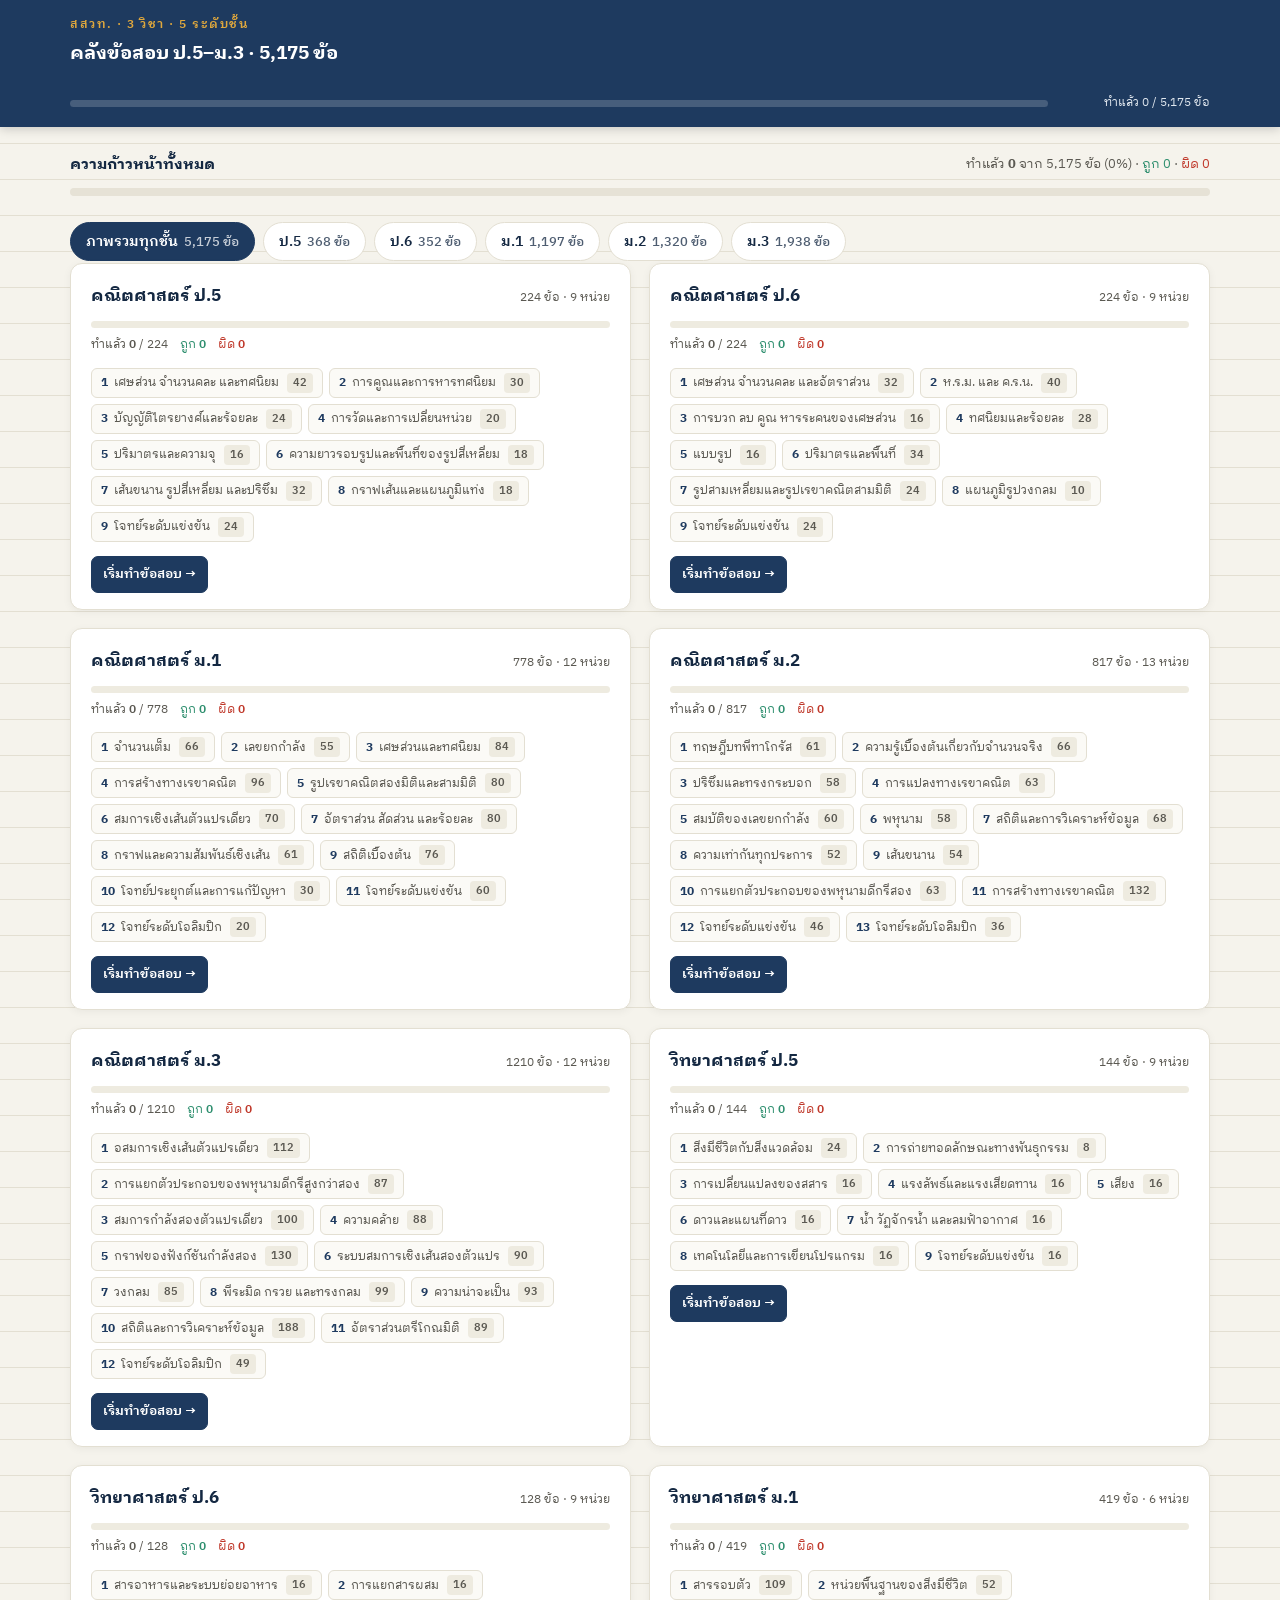
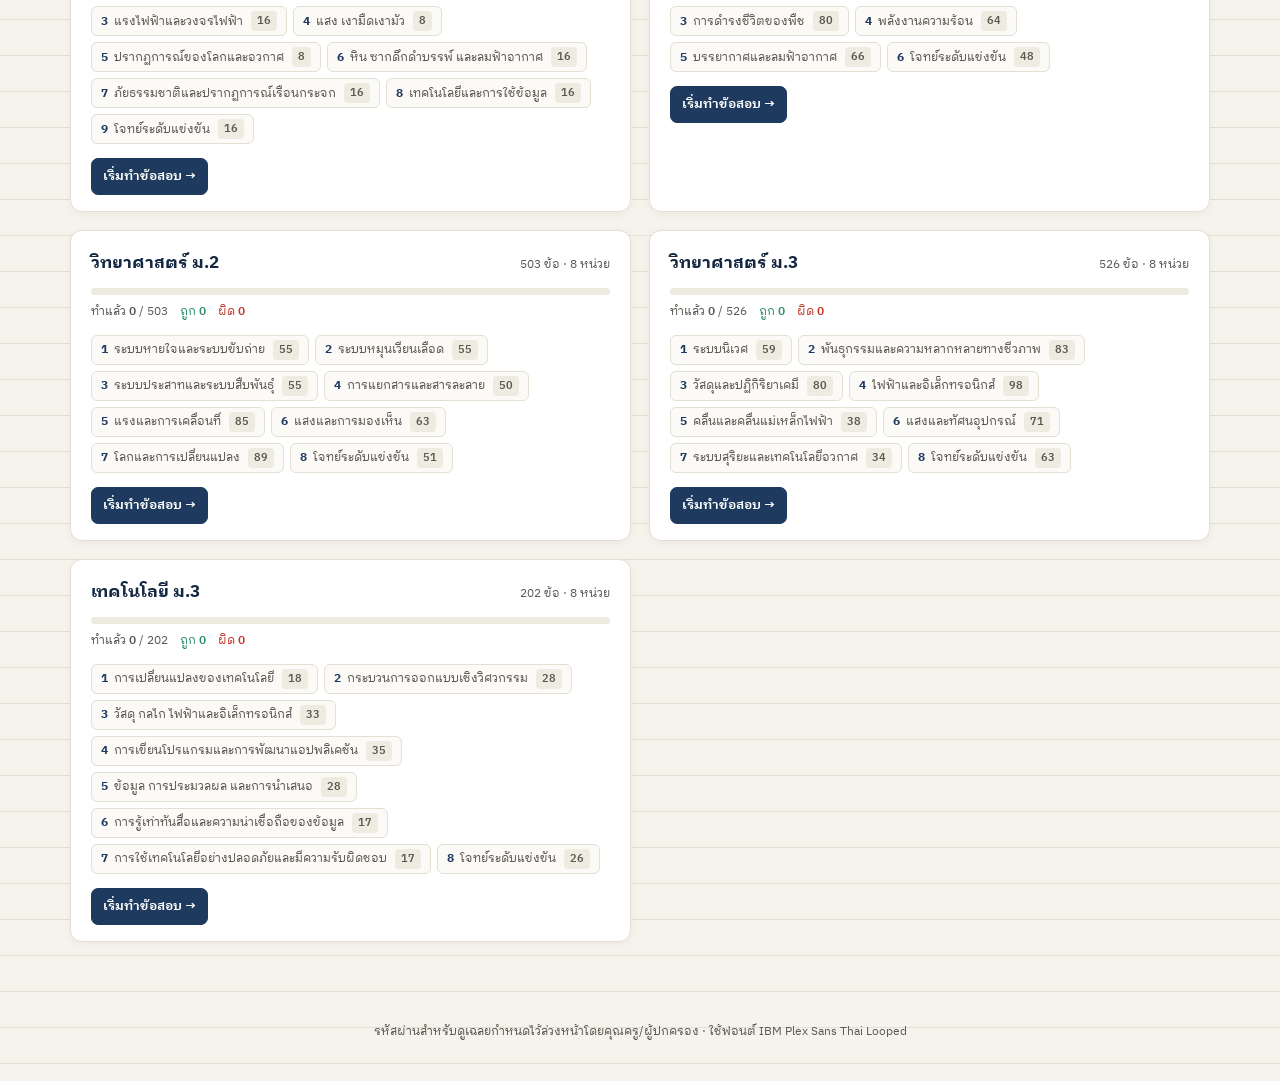
==== index.html @ 65cf9a2a "Count subjects as subjects on the home page, and add grade tabs The eyebrow read `${COURSES.length} " ====
<!DOCTYPE html>
<html lang="th">
<head>
<meta charset="UTF-8">
<meta name="viewport" content="width=device-width, initial-scale=1.0">
<!-- จำนวนข้อต่อท้ายเติมด้วยสคริปต์จากข้อมูลจริง ที่นี่จึงไม่ใส่ตัวเลขไว้ให้ค้าง -->
<title>ข้อสอบคณิตศาสตร์ ม.1</title>
<link rel="preconnect" href="https://fonts.googleapis.com">
<link rel="preconnect" href="https://fonts.gstatic.com" crossorigin>
<link href="https://fonts.googleapis.com/css2?family=IBM+Plex+Sans+Thai+Looped:wght@300;400;500;600;700&display=swap" rel="stylesheet">
<style>
  :root{
    --paper:#F5F3EC;
    --paper-line:#E3DFD2;
    --ink:#232323;
    --ink-soft:#5b5952;
    --navy:#1E3A5F;
    --navy-deep:#142842;
    --red:#C0392B;
    --green:#2F8F6F;
    --gold:#E0A83D;
    --card:#FFFFFF;
    --radius:12px;
    --maxw:1180px;
    --hh:150px;            /* header height, kept in sync by JS */
  }
  *{box-sizing:border-box;}
  html,body{margin:0;padding:0;height:100%;}
  body{
    background:var(--paper);
    color:var(--ink);
    font-family:'IBM Plex Sans Thai Looped', sans-serif;
    font-weight:400;
    line-height:1.65;
    -webkit-font-smoothing:antialiased;
    min-height:100vh;
    background-image:
      repeating-linear-gradient(to bottom, transparent 0px, transparent 35px, var(--paper-line) 35px, var(--paper-line) 36px);
  }

  /* ---------------- Header ---------------- */
  header{
    position:sticky; top:0; z-index:40;
    background:var(--navy); color:#fff;
    box-shadow:0 2px 10px rgba(0,0,0,.18);
  }
  .header-inner{ max-width:var(--maxw); margin:0 auto; padding:16px 20px 0 20px; }
  .title-row{ display:flex; align-items:flex-end; justify-content:space-between; gap:12px; flex-wrap:wrap; }
  .title-row .t-text{ min-width:0; }
  .nav-toggle{ display:none; flex:none; font-size:18px; line-height:1; padding:8px 12px; }
  .eyebrow{ display:block; font-size:11.5px; font-weight:600; letter-spacing:1.5px; color:var(--gold); text-transform:uppercase; margin-bottom:3px;}
  .title-row h1{ margin:0; font-size:19px; font-weight:700; }
  .header-actions{ display:flex; gap:8px; align-items:center; padding:10px 0 14px 0; flex-wrap:wrap; }
  .exam-actions{ display:flex; gap:8px; align-items:center; flex-wrap:wrap; }
  .exam-actions.hide, .btn.hide{ display:none; }
  .btn{
    font-family:inherit; font-size:12.5px; font-weight:600; cursor:pointer;
    border-radius:7px; border:1px solid rgba(255,255,255,.3);
    background:rgba(255,255,255,.08); color:#fff; padding:7px 11px;
    transition:background .15s ease, transform .1s ease; white-space:nowrap;
  }
  .btn:hover{ background:rgba(255,255,255,.18); }
  .btn:active{ transform:scale(.97); }
  .btn.gold{ background:var(--gold); color:#402c05; border-color:var(--gold);}
  .btn.gold:hover{ background:#eab654; }
  .btn:disabled{ opacity:.4; cursor:not-allowed; }

  .progress-wrap{ max-width:var(--maxw); margin:0 auto; padding:0 20px 14px 20px; display:flex; align-items:center; gap:12px;}
  .progress-track{ flex:1; height:7px; border-radius:6px; background:rgba(255,255,255,.18); overflow:hidden;}
  .progress-fill{ height:100%; width:0%; background:linear-gradient(90deg, var(--gold), #f3c56b); border-radius:6px; transition:width .2s ease;}
  .progress-label{ font-size:12px; color:#dfe6ee; min-width:150px; text-align:right;}

  /* ---------------- หน้าแรก ---------------- */
  .home{ max-width:var(--maxw); margin:0 auto; padding:26px 20px 60px 20px; }
  .home.hide, .layout.hide{ display:none; }

  /* การ์ด "ทำต่อ" มาก่อนทุกอย่าง — คนที่ทำข้อสอบทุกวันจะได้กดครั้งเดียวถึงที่ค้างไว้ */
  .resume{
    display:flex; align-items:center; gap:16px; flex-wrap:wrap;
    background:linear-gradient(100deg, var(--navy), var(--navy-deep));
    color:#fff; border-radius:var(--radius); padding:18px 22px; margin-bottom:22px;
    box-shadow:0 6px 20px rgba(30,58,95,.22);
  }
  .resume .r-text{ flex:1 1 260px; min-width:0; }
  .resume .r-lbl{ font-size:11.5px; letter-spacing:1.2px; text-transform:uppercase;
                  color:var(--gold); font-weight:600; }
  .resume .r-main{ font-size:16.5px; font-weight:600; margin-top:3px; }
  .resume .r-sub{ font-size:12.5px; color:#c9d6e4; margin-top:3px; }
  .resume .btn.gold{ font-size:13.5px; padding:9px 18px; }

  .home-sum{ display:flex; align-items:center; gap:14px; flex-wrap:wrap; margin-bottom:10px; }
  .home-sum h2{ margin:0; font-size:15px; color:var(--navy-deep); }
  .home-sum .s-note{ font-size:12.5px; color:var(--ink-soft); margin-left:auto; }
  .home-bar{ height:8px; border-radius:6px; background:#e6e2d6; overflow:hidden; margin-bottom:26px; }
  .home-bar i{ display:block; height:100%; background:linear-gradient(90deg, var(--green), #58b894); }

  /* min() กันคอลัมน์กว้างค้างที่ 420px บนจอที่แคบกว่านั้น ซึ่งจะดันหน้าให้เลื่อนแนวนอน */
  .course-grid{ display:grid; grid-template-columns:repeat(auto-fit, minmax(min(420px, 100%), 1fr)); gap:18px; }
  /* แท็บเลือกระดับชั้นบนหน้าแรก — ภาพรวมทุกชั้น หรือดูทีละชั้น
     คลังโตขึ้นจนการ์ดทุกวิชาต่อกันยาวเกินกว่าจะกวาดสายตาหาชั้นที่ตัวเองเรียนได้ */
  .home-tabs{ display:flex; gap:8px; flex-wrap:wrap; margin:16px 0 2px 0; }
  .home-tabs button{
    font-family:inherit; font-size:14px; font-weight:600; cursor:pointer;
    color:var(--navy-deep); background:var(--card); border:1px solid var(--paper-line);
    border-radius:999px; padding:7px 15px;
  }
  .home-tabs button:hover{ border-color:var(--navy); }
  .home-tabs button[aria-selected="true"]{
    background:var(--navy); border-color:var(--navy); color:#fff;
  }
  .home-tabs button .t-c{ font-weight:500; opacity:.75; margin-left:6px; font-size:12.5px; }

  .course-card{
    background:var(--card); border:1px solid var(--paper-line); border-radius:var(--radius);
    padding:18px 20px 16px 20px; box-shadow:0 2px 8px rgba(0,0,0,.05);
    display:flex; flex-direction:column;
  }
  .course-card .c-head{ display:flex; align-items:baseline; gap:9px; flex-wrap:wrap; }
  .course-card .c-name{
    font-size:17px; font-weight:700; color:var(--navy-deep); background:none; border:0;
    font-family:inherit; padding:0; cursor:pointer; text-align:left;
  }
  .course-card .c-name:hover{ color:var(--red); text-decoration:underline; }
  .course-card .c-count{ margin-left:auto; font-size:12px; color:var(--ink-soft); }
  .course-card .c-bar{ height:7px; border-radius:5px; background:#eeebe0; overflow:hidden; margin:11px 0 7px 0; }
  .course-card .c-bar i{ display:block; height:100%; background:var(--navy); }
  .course-card .c-stat{ font-size:12px; color:var(--ink-soft); display:flex; gap:12px; flex-wrap:wrap; }
  .course-card .c-stat b{ font-weight:600; }
  .course-card .c-stat .ok{ color:var(--green); }
  .course-card .c-stat .no{ color:var(--red); }
  .course-card .c-units{ display:flex; flex-wrap:wrap; gap:6px; margin-top:13px; }
  .course-card .c-units button{
    font-family:inherit; font-size:12px; color:var(--ink-soft); cursor:pointer;
    background:#fbfaf6; border:1px solid var(--paper-line); border-radius:6px; padding:4px 9px;
    display:inline-flex; align-items:center; gap:6px; max-width:100%;
  }
  .course-card .c-units button:hover{ background:#eef1f4; color:var(--navy); border-color:#c8d2dd; }
  .course-card .c-units button .u-n{ font-weight:700; color:var(--navy); }
  .course-card .c-units button .u-t{ overflow:hidden; text-overflow:ellipsis; white-space:nowrap; }
  .course-card .c-units button .u-c{
    flex:none; font-size:11px; font-weight:600; color:var(--ink-soft);
    background:#eeebe0; border-radius:4px; padding:1px 6px; margin-left:2px;
  }
  .course-card .c-units button:hover .u-c{ background:#dde5ec; color:var(--navy); }
  .course-card .c-go{ margin-top:14px; align-self:flex-start; }

  /* ---------------- Layout: left filters + exam ---------------- */
  .layout{
    max-width:var(--maxw); margin:0 auto; padding:24px 20px 50px 20px;
    display:flex; align-items:flex-start; gap:26px;
  }

  /* แผงตัวกรองซ่อนไว้เป็นค่าเริ่มต้นทุกขนาดจอ ไม่ให้เกะกะเวลาทำข้อสอบ
     กาง/พับด้วยปุ่ม “🔍 ตัวกรอง” บนหัวเรื่อง แล้วจำสถานะไว้ใน UI_KEY */
  .sidebar{
    display:none;
    flex:0 0 252px; align-self:flex-start;
    position:sticky; top:calc(var(--hh) + 18px);
    max-height:calc(100vh - var(--hh) - 40px); overflow-y:auto;
    background:var(--card); border:1px solid #ece8dc; border-radius:var(--radius);
    padding:16px 14px 14px 14px; box-shadow:0 3px 14px rgba(20,20,20,.06);
    scrollbar-width:thin;
  }
  .sidebar.open{ display:block; }
  .sidebar::-webkit-scrollbar{ width:6px;}
  .sidebar::-webkit-scrollbar-thumb{ background:#dcd7c8; border-radius:4px;}

  .sb-title{
    font-size:12px; font-weight:700; letter-spacing:1px; text-transform:uppercase;
    color:var(--navy); display:flex; align-items:center; justify-content:space-between; gap:8px;
    padding-bottom:10px; border-bottom:1px solid #efece1; margin-bottom:12px;
  }
  .sb-reset{
    font-family:inherit; font-size:11px; font-weight:600; text-transform:none; letter-spacing:0;
    color:var(--ink-soft); background:transparent; border:none; cursor:pointer; padding:2px 4px; border-radius:5px;
  }
  .sb-reset:hover{ color:var(--red); background:#f7eeec;}
  .sb-actions{ flex:0 0 auto; display:flex; align-items:center; gap:2px;}
  .sb-close{
    font-family:inherit; font-size:13px; line-height:1;
    color:var(--ink-soft); background:transparent; border:none; cursor:pointer;
    padding:3px 5px; border-radius:5px;
  }
  .sb-close:hover{ color:var(--navy); background:#f4f2ea;}

  .fgroup + .fgroup{ margin-top:11px; padding-top:11px; border-top:1px solid #efece1;}
  .fhead{
    display:flex; align-items:center; gap:6px; width:100%;
    font-family:inherit; font-size:10.5px; font-weight:700; letter-spacing:1.1px;
    text-transform:uppercase; color:#8f8a7c; text-align:left;
    background:transparent; border:none; border-radius:6px;
    padding:5px 6px; margin:0 0 5px -6px; cursor:pointer;
  }
  .fhead:hover{ background:#f4f2ea; color:var(--navy);}
  .fhead .chev{
    flex:0 0 auto; font-size:9px; color:#b3ada0; transition:transform .15s ease;
    transform:rotate(90deg);            /* ▸ ชี้ลงเมื่อกางอยู่ */
  }
  .fgroup.collapsed .fhead .chev{ transform:rotate(0deg); }
  .fgroup.collapsed .flist{ display:none; }
  .fhead .fname-g{ flex:1; min-width:0; overflow:hidden; text-overflow:ellipsis; white-space:nowrap;}
  .fhead .fcount{ flex:0 0 auto; font-weight:600; letter-spacing:0; color:#b3ada0;}
  /* ค่าที่เลือกอยู่ ยังเห็นได้แม้กลุ่มถูกพับ */
  .fhead .fsel{
    flex:0 0 auto; max-width:96px; overflow:hidden; text-overflow:ellipsis; white-space:nowrap;
    font-size:10.5px; font-weight:700; letter-spacing:0; text-transform:none;
    color:#fff; background:var(--navy); border-radius:10px; padding:1px 8px;
  }
  .flist{ display:flex; flex-direction:column; gap:2px;}
  .flist.scroll{ max-height:300px; overflow-y:auto; padding-right:2px; scrollbar-width:thin;}
  .flist.scroll::-webkit-scrollbar{ width:5px;}
  .flist.scroll::-webkit-scrollbar-thumb{ background:#dcd7c8; border-radius:4px;}

  .fitem{
    display:flex; align-items:center; gap:7px; width:100%; text-align:left;
    font-family:inherit; font-size:13px; line-height:1.35; color:var(--ink);
    background:transparent; border:1px solid transparent; border-radius:7px;
    padding:6px 8px; cursor:pointer; transition:background .12s ease, color .12s ease;
  }
  .fitem:hover{ background:#f4f2ea;}
  .fitem.active{ background:var(--navy); color:#fff; font-weight:600;}
  .fitem .unum{ flex:0 0 auto; font-size:11px; font-weight:700; color:var(--navy); background:#eef1f4;
                border-radius:4px; padding:1px 5px; min-width:19px; text-align:center;}
  .fitem.active .unum{ background:rgba(255,255,255,.18); color:var(--gold);}
  .fitem .fname{ flex:1; min-width:0; overflow:hidden; text-overflow:ellipsis; white-space:nowrap;}
  .fitem .cnt{ flex:0 0 auto; font-size:11px; font-weight:600; color:var(--ink-soft);}
  .fitem.active .cnt{ color:rgba(255,255,255,.75);}
  .fitem.empty{ opacity:.4; cursor:not-allowed;}

  /* ปุ่มกาง/พับแผงตัวกรอง · แสดงทุกขนาดจอ เพราะแผงถูกซ่อนไว้ตั้งแต่เริ่ม
     ตัวเลขบนปุ่มบอกจำนวนตัวกรองที่ใช้อยู่ ไม่ให้ตัวกรองที่ทำงานอยู่ถูกซ่อนเงียบ ๆ */
  .filter-toggle{ display:inline-flex; align-items:center; gap:6px; }
  .filter-toggle.on{ background:rgba(255,255,255,.2); border-color:rgba(255,255,255,.55); }
  .filter-toggle .fbadge{
    font-size:10.5px; font-weight:700; line-height:1;
    color:#402c05; background:var(--gold); border-radius:9px; padding:2px 6px;
  }
  .filter-toggle .fbadge:empty{ display:none; }

  /* ---------------- Main exam area ---------------- */
  main{ flex:1 1 auto; min-width:0; }

  .exam-card{
    position:relative; background:var(--card); border-radius:var(--radius);
    padding:26px 24px 20px 30px; box-shadow:0 3px 14px rgba(20,20,20,.07); border:1px solid #ece8dc;
  }
  .exam-card::before{
    content:""; position:absolute; left:12px; top:16px; bottom:16px; width:2.5px;
    background:var(--red); opacity:.55; border-radius:2px;
  }
  .exam-card.done::before{ opacity:.95; background:var(--green); }

  .exam-top{ display:flex; align-items:center; justify-content:space-between; gap:10px; margin-bottom:6px; flex-wrap:wrap;}
  .qnum-big{ font-size:13px; font-weight:700; color:var(--navy); }
  .exam-tags{ display:flex; align-items:center; gap:6px; flex-wrap:wrap;}
  .qtag{ font-size:11px; color:var(--ink-soft); font-weight:600; background:#f1efe6; border-radius:5px; padding:2px 8px;}
  .qtag.lv{ background:#eef1f4; color:var(--navy);}
  .qtag.lv-ยาก{ background:#fbf1ef; color:#8d3325;}
  .qtag.lv-กลาง{ background:#fdf6e6; color:#7a5a13;}
  /* แข่งขันเข้มกว่า "ยาก" ชัดเจน เพื่อให้กวาดสายตาเจอได้ทันทีว่าข้อไหนเป็นโจทย์แข่ง */
  .qtag.lv-แข่งขัน{ background:var(--navy); color:#fff; border-color:var(--navy);}
  /* โอลิมปิกเข้มกว่าแข่งขันอีกขั้น — แนว สอวน./TMO ไม่ใช่แนว สพฐ./สสวท. */
  .qtag.lv-โอลิมปิก{ background:#5b1f4d; color:#fff; border-color:#5b1f4d;}
  .qtag.std{ background:transparent; border:1px solid #e2ded0; color:#8f8a7c; font-weight:500;}
  .qtag.scope{ background:#eaf3ee; color:#1d6b52;}

  .qtext{ font-size:17px; margin:14px 0 6px 0; color:var(--ink); }
  .qtext figure{ margin:14px 0; overflow-x:auto; text-align:center;}
  .qtext svg{ max-width:100%; height:auto; }
  .qtext figcaption{ font-size:12px; color:var(--ink-soft); margin-top:5px;}
  .qtext .choices{ margin:12px 0 2px 0; display:grid; gap:6px; font-size:15.5px;}
  .qtext .choices.two-col{ grid-template-columns:repeat(auto-fit, minmax(210px, 1fr));}
  .qtext .choices .ch{ display:flex; gap:7px; align-items:flex-start; background:#faf9f4;
                       border:1px solid #eeeade; border-radius:7px; padding:6px 10px;}
  .qtext .choices .ch b{ color:var(--navy); flex:0 0 auto;}
  /* รหัสลำลอง — วิชาเทคโนโลยีต้องอ่านทีละบรรทัดและเห็นระดับการย่อหน้า
     ใช้ฟอนต์ความกว้างเท่ากันเพื่อให้การย่อหน้าเรียงตรงกันจริง ไม่ใช่แค่ดูคล้าย */
  .qtext .code{ font-family:ui-monospace, "SFMono-Regular", Menlo, Consolas, monospace;
                font-size:14.5px; line-height:1.65; background:#f6f5ef; color:var(--ink);
                border:1px solid #e5e1d3; border-left:3px solid var(--navy);
                border-radius:7px; padding:9px 13px; margin:11px 0; overflow-x:auto;
                white-space:pre; tab-size:2;}
  .qtext table.data-table{ border-collapse:collapse; margin:10px 0; font-size:14px;}
  .qtext table.data-table th, .qtext table.data-table td{ border:1px solid #d8d4c6; padding:5px 11px; text-align:center;}
  .qtext table.data-table th{ background:#eef1f4; color:var(--navy-deep);}
  .frac{ display:inline-flex; flex-direction:column; vertical-align:middle; text-align:center; margin:0 2px; line-height:1.05; font-size:.92em;}
  .frac .num{ border-bottom:1.4px solid var(--ink); padding:0 3px;}
  .frac .den{ padding:0 3px;}

  /* ---------------- work area: multi-line steps + final answer ---------------- */
  .work-box{
    margin-top:18px; background:#fdfcf8; border:1px solid #e7e3d6; border-radius:10px;
    padding:14px 14px 13px 14px;
  }
  .work-head{ font-size:12.5px; font-weight:700; color:var(--navy); margin-bottom:2px;}
  .work-hint{ font-size:11.5px; color:var(--ink-soft); margin-bottom:10px;}

  .work-lines{ list-style:none; margin:0; padding:0; display:flex; flex-direction:column; gap:6px;}
  .work-line{ display:flex; align-items:flex-start; gap:7px;}
  .work-line .ln{
    flex:0 0 20px; min-height:34px; display:flex; align-items:center; justify-content:flex-end;
    font-size:11.5px; font-weight:700; color:#a8a294; padding-top:1px;
  }
  .work-line textarea{
    flex:1 1 auto; min-width:0; font-family:inherit; font-size:14px; line-height:1.55;
    border:1px solid #ddd8c9; border-radius:7px; padding:6px 10px; background:#fff;
    resize:none; overflow:hidden; min-height:34px;
  }
  .work-line textarea:focus{ outline:2px solid var(--gold); border-color:transparent;}
  .line-del{
    flex:0 0 auto; width:28px; min-height:34px; border:none; background:transparent;
    color:#c2bcac; font-size:17px; line-height:1; cursor:pointer; border-radius:6px;
  }
  .line-del:hover{ color:var(--red); background:#f7eeec;}
  .line-del:disabled{ opacity:.25; cursor:not-allowed;}

  .add-line{
    margin-top:9px; margin-left:27px; font-family:inherit; font-size:12.5px; font-weight:600;
    color:var(--navy); background:#eef1f4; border:1px dashed #c6d0da; border-radius:7px;
    padding:6px 12px; cursor:pointer;
  }
  .add-line:hover{ background:#e2e8ee;}

  .final-row{ margin-top:15px; padding-top:13px; border-top:1px dashed #e2ded0;}
  .final-row > label{ font-size:12.5px; font-weight:700; color:var(--navy); display:block; margin-bottom:6px;}
  .final-row .sub-hint{ font-weight:400; color:var(--ink-soft); font-size:11.5px;}
  .final-input-row{ display:flex; gap:8px; flex-wrap:wrap;}
  .final-input-row input{
    flex:1 1 180px; min-width:0; font-family:inherit; font-size:15.5px; font-weight:600;
    color:var(--navy-deep); background:#fff; border:1.5px solid #cfd8e0; border-radius:8px; padding:8px 12px;
  }
  .final-input-row input:focus{ outline:2px solid var(--gold); border-color:transparent;}
  .check-btn{
    flex:0 0 auto; font-family:inherit; font-size:13px; font-weight:700; cursor:pointer;
    border-radius:8px; border:1px solid var(--navy); background:var(--navy); color:#fff; padding:8px 16px;
  }
  .check-btn:hover{ background:var(--navy-deep);}
  .check-btn:active{ transform:scale(.97);}

  .check-result{ display:none; margin-top:9px; padding:8px 12px; border-radius:7px; font-size:13.5px; font-weight:600;}
  .check-result.show{ display:block;}
  .check-result.ok{ background:#e4f2ec; color:#1d6b52; border-left:3px solid var(--green);}
  .check-result.no{ background:#fbf1ef; color:#8d3325; border-left:3px solid var(--red);}
  .check-result.manual{ background:#fdf6e6; color:#7a5a13; border-left:3px solid var(--gold);}
  .check-result .rhint{ display:block; font-weight:400; font-size:12px; margin-top:3px; opacity:.85;}

  .qfoot{
    display:flex; align-items:center; justify-content:space-between; gap:10px; flex-wrap:wrap;
    margin-top:16px; padding-top:14px; border-top:1px dashed #e2ded0;
  }
  .qfoot-left{ display:flex; align-items:center; gap:14px; flex-wrap:wrap;}
  .reveal-btn{
    font-family:inherit; font-size:13px; font-weight:600; cursor:pointer;
    color:var(--navy); background:#eef1f4; border:1px solid #d9e0e7; border-radius:7px; padding:7px 13px;
    display:inline-flex; align-items:center; gap:6px;
  }
  .reveal-btn:hover{ background:#e2e8ee; }
  .done-check{ display:flex; align-items:center; gap:6px; font-size:12.5px; color:var(--ink-soft); cursor:pointer; user-select:none;}
  .done-check input{ accent-color:var(--green); width:15px; height:15px; cursor:pointer;}

  .answer{
    display:none; margin-top:14px; padding:12px 14px; background:#fbf1ef; border-left:3px solid var(--red);
    border-radius:8px; font-size:14.5px; color:#7a2318;
  }
  .answer.show{ display:block; }
  .answer .lbl{ font-weight:700; color:var(--red); margin-right:6px;}

  /* ---------------- AI ติวเตอร์ (แบบโสกราตีส) ---------------- */
  /* แผงเลื่อนออกจากขอบขวา · อยู่ใต้หัวเรื่อง และเบียดเนื้อหาไปทางซ้ายให้เห็นโจทย์ครบ */
  :root{ --tutorw:400px; }
  .tutor-panel{
    position:fixed; z-index:35; top:var(--hh); right:0; bottom:0; width:var(--tutorw);
    display:flex; flex-direction:column;
    background:#f3f6f9; border-left:1px solid #dde5ec; box-shadow:-6px 0 22px rgba(20,20,20,.10);
    transform:translateX(100%); visibility:hidden;
    transition:transform .22s ease, visibility 0s linear .22s;
  }
  .tutor-panel.show{ transform:none; visibility:visible; transition:transform .22s ease, visibility 0s; }
  /* เบียดเฉพาะ "เนื้อหา" ของกล่องที่จัดกลางไว้ พื้นหลังหัวเรื่องยังเต็มความกว้าง
     และขยายเพดานความกว้างขึ้นเท่าความกว้างแผง เพื่อให้เนื้อที่ของข้อสอบเท่าเดิม
     (ถ้าไม่ขยาย ข้อสอบจะถูกบีบเพราะไปกินที่จากกล่อง --maxw เดิม) */
  body.tutor-on .header-inner,
  body.tutor-on .progress-wrap,
  body.tutor-on .layout{
    max-width:calc(var(--maxw) + var(--tutorw) + 20px);
    padding-right:calc(var(--tutorw) + 20px);
  }
  .tp-head{
    flex:0 0 auto; display:flex; align-items:flex-start; justify-content:space-between; gap:10px;
    padding:12px 14px 10px 16px; background:var(--navy); color:#fff;
  }
  .tp-title{ display:block; font-size:13.5px; font-weight:700; }
  .tp-sub{ display:block; font-size:11.5px; color:#cfdae6; margin-top:2px; }
  .tp-close{
    flex:0 0 auto; font-family:inherit; font-size:15px; line-height:1; cursor:pointer;
    color:#fff; background:rgba(255,255,255,.12); border:1px solid rgba(255,255,255,.3);
    border-radius:7px; padding:6px 9px;
  }
  .tp-close:hover{ background:rgba(255,255,255,.24); }
  .tp-body{
    flex:1 1 auto; min-height:0; display:flex; flex-direction:column;
    padding:12px 14px 14px 16px;
  }
  .tutor-rung{ font-size:11.5px; color:var(--ink-soft); }
  .tutor-rung b{ color:var(--navy); }
  .tutor-hint{ font-size:11.5px; color:var(--ink-soft); margin:6px 0 10px 0; }
  .tutor-log{
    flex:1 1 auto; min-height:0; overflow-y:auto; scrollbar-width:thin;
    display:flex; flex-direction:column; gap:9px; margin-bottom:11px;
  }
  .bubble{
    max-width:92%; padding:9px 13px; border-radius:11px; font-size:14px; line-height:1.6;
    white-space:pre-wrap; overflow-wrap:anywhere;
  }
  .bubble.me{ align-self:flex-end; background:var(--navy); color:#fff; border-bottom-right-radius:3px; }
  .bubble.ai{ align-self:flex-start; background:#fff; border:1px solid #dde5ec; border-bottom-left-radius:3px; }
  .bubble.ai code{ background:#f1efe6; padding:1px 4px; border-radius:4px; font-size:13px; }
  /* ยกกำลัง/ตัวห้อยในคำตอบ — ตั้ง line-height:0 ไม่ให้บรรทัดที่มีเลขชี้กำลังถ่างกว่าบรรทัดอื่น */
  .bubble sup, .bubble sub{ font-size:.72em; line-height:0; position:relative; vertical-align:baseline; }
  .bubble sup{ top:-.5em; }
  .bubble sub{ bottom:-.25em; }
  .bubble .frac{ font-size:.95em; }
  .bubble.me .frac .num{ border-bottom-color:currentColor; }
  /* รูปที่ติวเตอร์วาดประกอบคำอธิบาย */
  .bubble-fig{
    margin:9px 0 3px 0; padding:8px; background:#fff;
    border:1px solid #e2e8ee; border-radius:8px;
  }
  .bubble-fig svg{ display:block; width:100%; height:auto; max-height:260px; }
  /* ติวเตอร์ทักว่าโจทย์หรือเฉลยของข้อนี้น่าจะผิด — ต้องสะดุดตากว่าเนื้อหาปกติ */
  .bubble-flaw{
    background:#fbf1ef; border-left:3px solid var(--red); border-radius:6px;
    padding:8px 10px; margin-bottom:8px; font-size:13.5px; color:#8d3325;
  }
  .bubble-flaw b{ color:var(--red); }
  .bubble-fig.bad{ font-size:12px; color:#8d3325; background:#fbf1ef; border-color:#e8cdc7; }
  .bubble.me .bubble-fig{ background:rgba(255,255,255,.12); border-color:rgba(255,255,255,.3); }
  .fig-wait{ display:block; font-size:12px; color:var(--ink-soft); margin-top:4px; }
  .bubble.err{ align-self:stretch; max-width:100%; background:#fbf1ef; border:1px solid #e8cdc7; color:#8d3325; font-size:13px; }
  .bubble .caret{ display:inline-block; width:7px; height:15px; vertical-align:-2px; background:var(--navy); opacity:.5; animation:blink 1s steps(2) infinite; }
  @keyframes blink{ 50%{ opacity:0; } }
  .tutor-ask{ display:flex; gap:8px; align-items:flex-end; }
  .tutor-ask textarea{
    flex:1; font-family:inherit; font-size:14px; line-height:1.6; resize:none; overflow:hidden;
    padding:9px 12px; border:1px solid #d9e0e7; border-radius:8px; background:#fff; color:var(--ink);
  }
  .tutor-ask textarea:focus{ outline:2px solid var(--gold); outline-offset:1px; }
  .tutor-send{
    font-family:inherit; font-size:13px; font-weight:700; cursor:pointer; white-space:nowrap;
    background:var(--navy); color:#fff; border:1px solid var(--navy); border-radius:8px; padding:9px 15px;
  }
  .tutor-send:hover{ background:var(--navy-deep); }
  .tutor-send:disabled{ opacity:.45; cursor:not-allowed; }
  .tutor-foot{ flex:0 0 auto; display:flex; align-items:center; justify-content:space-between; gap:10px; flex-wrap:wrap; margin-top:9px; }
  .tutor-link{
    font-family:inherit; font-size:11.5px; color:var(--ink-soft); background:none; border:none;
    padding:0; cursor:pointer; text-decoration:underline;
  }
  .tutor-link:hover{ color:var(--navy); }
  .tutor-setup{ font-size:13px; color:var(--ink-soft); line-height:1.65; }
  .tutor-setup .btn.dark{ margin-top:9px; }
  .tutor-btn{
    font-family:inherit; font-size:13px; font-weight:600; cursor:pointer;
    color:var(--navy); background:#eef1f4; border:1px solid #d9e0e7; border-radius:7px; padding:7px 13px;
  }
  .tutor-btn:hover{ background:#e2e8ee; }

  .ai-modal{ max-width:460px; }
  .ai-modal label{ display:block; font-size:12.5px; font-weight:700; color:var(--navy); margin:12px 0 5px 0; }
  .ai-modal input, .ai-modal select{
    width:100%; font-family:inherit; font-size:14px; padding:9px 12px;
    border:1px solid #d9d3c2; border-radius:8px; background:#fff; color:var(--ink);
  }
  .ai-modal input:focus, .ai-modal select:focus{ outline:2px solid var(--gold); }
  .ai-modal .note{ font-size:11.5px; color:var(--ink-soft); line-height:1.55; margin-top:6px; }
  .ai-modal .note a{ color:var(--navy); }
  .ai-modal .warn{
    font-size:11.5px; line-height:1.55; margin-top:12px; padding:9px 12px;
    background:#fdf6e6; border-left:3px solid var(--gold); border-radius:7px; color:#7a5a13;
  }
  .ai-actions{ display:flex; gap:8px; margin-top:16px; }
  .ai-actions .btn{ flex:1; }

  /* nav row: prev / index / next */
  .navrow.hide{ display:none; }
  .course-load{ text-align:center; color:var(--ink-soft); padding:44px 16px; font-size:15px; }
  .course-load.bad{ color:var(--red); }
  .course-load span{ display:block; font-size:13px; color:var(--ink-soft); margin-top:6px; }
  .course-load .btn{ margin-top:14px; }
  .navrow{ display:flex; align-items:center; justify-content:center; gap:14px; margin-top:22px; }
  .navbtn{
    width:44px; height:44px; border-radius:50%; border:1px solid #d9d3c2; background:#fff;
    color:var(--navy); font-size:18px; cursor:pointer; display:flex; align-items:center; justify-content:center;
    box-shadow:0 1px 3px rgba(0,0,0,.06); transition:transform .1s ease, background .15s ease;
  }
  .navbtn:hover:not(:disabled){ background:#eef1f4; }
  .navbtn:active:not(:disabled){ transform:scale(.94); }
  .navbtn:disabled{ opacity:.35; cursor:not-allowed; }
  .navcenter{ font-size:13.5px; color:var(--ink-soft); font-weight:600; min-width:120px; text-align:center; cursor:pointer; }
  .navcenter:hover{ color:var(--navy); }

  /* ---------------- overview grid modal ---------------- */
  .overlay{
    position:fixed; inset:0; background:rgba(20,20,20,.5); z-index:100;
    display:none; align-items:center; justify-content:center; padding:20px;
  }
  .overlay.show{ display:flex; }
  .modal{
    background:#fff; border-radius:14px; max-width:520px; width:100%; max-height:82vh; overflow-y:auto;
    padding:20px 22px 22px 22px; box-shadow:0 20px 50px rgba(0,0,0,.25);
  }
  .modal h3{ margin:0 0 4px 0; font-size:16px; color:var(--navy-deep); }
  .modal .modal-sub{ font-size:12.5px; color:var(--ink-soft); margin-bottom:14px; }

  /* ภาพรวมข้อสอบกินพื้นที่เกือบเต็มจอ — ต้องเห็นทุกข้อของทุกหน่วยพร้อมกัน
     หัวเรื่องกับคำอธิบายสัญลักษณ์ตรึงไว้ ให้เลื่อนเฉพาะตารางข้อ */
  .modal.overview{
    max-width:1500px; width:96vw; height:94vh; max-height:94vh;
    padding:0; overflow:hidden; display:flex; flex-direction:column;
  }
  .modal.overview .ov-head{ flex:0 0 auto; padding:18px 24px 12px 24px; border-bottom:1px solid var(--paper-line); }
  .modal.overview .ov-head .modal-sub{ margin-bottom:0; }
  .modal.overview .ov-body{ flex:1 1 auto; overflow-y:auto; padding:16px 24px 22px 24px; }
  .modal.overview .ov-foot{
    flex:0 0 auto; padding:11px 24px 14px 24px; border-top:1px solid var(--paper-line);
    display:flex; align-items:center; gap:16px; flex-wrap:wrap;
  }
  .modal.overview .ov-foot .legend{ margin:0; flex:1 1 auto; }
  .modal.overview .modal-close{ margin:0; width:auto; flex:0 0 auto; }
  .ov-sum b{ font-weight:600; }
  .ov-sum .s-ok{ color:var(--green); }
  .ov-sum .s-no{ color:var(--red); }

  .ov-unit + .ov-unit{ margin-top:20px; }
  .ov-unit-head{
    display:flex; align-items:baseline; gap:9px; flex-wrap:wrap;
    margin-bottom:9px; padding-bottom:6px; border-bottom:1px dashed var(--paper-line);
  }
  .ov-unit-head .u-num{
    flex:0 0 auto; font-size:11px; font-weight:700; color:var(--navy);
    background:#eef1f4; border-radius:5px; padding:1px 7px;
  }
  .ov-unit-head .u-name{ font-size:13.5px; font-weight:600; color:var(--navy-deep); }
  .ov-unit-head .u-stat{ margin-left:auto; font-size:11.5px; color:var(--ink-soft); }
  .ov-unit-head .u-stat b{ font-weight:600; color:var(--navy-deep); }

  .grid-nav{ display:grid; grid-template-columns:repeat(auto-fill, minmax(38px, 1fr)); gap:6px; }
  .grid-nav button{
    aspect-ratio:1; border-radius:7px; border:1px solid #ddd8c9; background:#fbfaf6;
    font-family:inherit; font-size:12px; font-weight:600; color:var(--ink-soft); cursor:pointer;
  }
  /* สถานะรายข้อ — เขียว = ตอบถูก · แดง = ตอบผิด · เหลือง = ตรวจอัตโนมัติไม่ได้ · น้ำเงิน = ติ๊กว่าทำแล้วเอง */
  .grid-nav button.gok{ background:#e4f2ec; color:#1f6b52; border-color:#a9dcc6; }
  .grid-nav button.gno{ background:#fbe6e3; color:#a32d1e; border-color:#eeb2a9; }
  .grid-nav button.gmanual{ background:#fdf1dc; color:#8a6212; border-color:#f0d7a4; }
  .grid-nav button.gdone{ background:#e8ecf1; color:var(--navy); border-color:#c6d1dd; }
  /* ข้อปัจจุบันใช้กรอบ ไม่ทับสีสถานะ จะได้เห็นทั้งสองอย่างพร้อมกัน */
  .grid-nav button.gcur{ border-color:var(--navy); box-shadow:0 0 0 2px var(--navy); }
  .modal-close{ margin-top:16px; width:100%; }

  .legend{ display:flex; gap:14px; font-size:11.5px; color:var(--ink-soft); margin-top:12px; flex-wrap:wrap;}
  .legend span{ display:inline-flex; align-items:center; gap:5px;}
  .legend i{ width:11px; height:11px; border-radius:3px; display:inline-block; border:1px solid #ddd8c9; background:#fbfaf6;}
  .legend i.ok{ background:#e4f2ec; border-color:#a9dcc6;}
  .legend i.no{ background:#fbe6e3; border-color:#eeb2a9;}
  .legend i.manual{ background:#fdf1dc; border-color:#f0d7a4;}
  .legend i.done{ background:#e8ecf1; border-color:#c6d1dd;}
  .legend i.cur{ border-color:var(--navy); box-shadow:0 0 0 2px var(--navy);}

  /* password modal */
  .pw-modal{ max-width:360px; text-align:center; }
  .pw-modal .lock-icon{ font-size:30px; margin-bottom:6px; }
  .pw-modal input{
    width:100%; font-family:inherit; font-size:16px; letter-spacing:2px; text-align:center;
    padding:10px 12px; border-radius:8px; border:1px solid #ddd8c9; margin:14px 0 6px 0;
  }
  .pw-modal input:focus{ outline:2px solid var(--gold); }
  .pw-error{ color:var(--red); font-size:12.5px; min-height:18px; margin-bottom:8px; }
  .pw-actions{ display:flex; gap:8px; margin-top:6px; }
  .pw-actions .btn{ flex:1; }
  .btn.dark{ background:var(--navy); color:#fff; border-color:var(--navy); }
  .btn.dark:hover{ background:var(--navy-deep); }
  .btn.light{ background:#f1efe6; color:var(--ink); border-color:#e4dfd0;}
  .btn.light:hover{ background:#e9e5d8; }

  .lock-badge{ font-size:14px; }

  footer{ text-align:center; padding:20px 20px 40px; color:var(--ink-soft); font-size:12px; }

  /* print-only content, hidden on screen */
  #printOnly{ display:none; }

  @media print{
    header, .navrow, footer, .modal, .overlay, .sidebar, .home, .tutor-panel{ display:none !important; }
    body{ background:#fff; }
    main, .layout{ display:none !important; }
    #printOnly{
      display:block !important; max-width:720px; margin:0 auto; padding:20px;
      font-family:'IBM Plex Sans Thai Looped', sans-serif;
    }
    #printOnly h2{ font-size:18px; margin-bottom:2px; }
    #printOnly .p-sub{ font-size:12px; color:#555; margin-bottom:18px; }
    #printOnly .p-card{ margin-bottom:14px; padding-bottom:10px; border-bottom:1px solid #ddd; break-inside:avoid;}
    #printOnly .p-qnum{ font-weight:700; margin-right:6px; }
    #printOnly .p-ans{ display:none; margin-top:6px; padding:6px 10px; border-left:2px solid #000; font-size:13.5px; color:#111;}
    body.print-with-answers #printOnly .p-ans{ display:block; }
  }

  /* จอไม่กว้างพอจะวางแผงติวเตอร์ข้าง ๆ ได้ — กางทับเต็มความกว้างแทน ไม่เบียดเนื้อหา */
  @media (max-width:1100px){
    :root{ --tutorw:100%; }
    .tutor-panel{ box-shadow:none; }
    body.tutor-on .header-inner,
    body.tutor-on .progress-wrap,
    body.tutor-on .layout{ max-width:var(--maxw); padding-right:20px; }
  }

  /* tablet / mobile: แผงตัวกรองกางเป็นแถบเต็มความกว้างเหนือข้อสอบ (ไม่ sticky) */
  @media (max-width:900px){
    .layout{ flex-direction:column; gap:16px; padding-top:18px; }
    .sidebar{ flex:none; width:100%; position:static; max-height:none; }
    .flist.scroll{ max-height:220px; }
  }

  /* จอแคบ: ปุ่มทั้ง 6 ห่อลงมา 3-4 แถว กินความสูงจอไปเกือบ 35% ก่อนจะเห็นโจทย์
     จึงยุบทั้งชุดเป็นเมนู ☰ — ใช้ปุ่มชุดเดิมทั้งหมด ไม่ได้สร้างซ้ำ id จึงไม่ซ้ำกัน */
  @media (max-width:760px){
    .header-inner{ padding:12px 16px 0 16px; }
    .title-row{ align-items:center; flex-wrap:nowrap; }
    .nav-toggle{ display:block; }
    .header-actions{
      display:none; flex-direction:column; align-items:stretch; gap:6px;
      padding:10px 0 12px 0; margin-top:10px; border-top:1px solid rgba(255,255,255,.16);
    }
    body.nav-open .header-actions{ display:flex; }
    .header-actions .btn{ width:100%; text-align:left; font-size:13.5px; padding:10px 12px; }
    .exam-actions{ flex-direction:column; align-items:stretch; gap:6px; }
    .progress-wrap{ padding:0 16px 12px 16px; }
  }

  @media (max-width:600px){
    .title-row h1{ font-size:17px; }
    .qtext{ font-size:15.5px; }
    .exam-card{ padding:22px 16px 18px 22px; }
    .progress-label{ min-width:0; }
    .add-line{ margin-left:0; }
    .work-line .ln{ display:none; }
    /* จอเล็ก: ภาพรวมข้อสอบเต็มจอไปเลย และปุ่มปิดกินเต็มบรรทัด */
    .overlay{ padding:8px; }
    .modal.overview{ width:100%; height:100%; max-height:100%; }
    .modal.overview .ov-head{ padding:14px 16px 10px 16px; }
    .modal.overview .ov-body{ padding:14px 16px 18px 16px; }
    .modal.overview .ov-foot{ padding:10px 16px 12px 16px; }
    .modal.overview .modal-close{ width:100%; }
  }

  :focus-visible{ outline:2px solid var(--gold); outline-offset:2px; }
</style>
</head>
<body>

<header>
  <div class="header-inner">
    <div class="title-row">
      <div class="t-text">
        <span class="eyebrow" id="eyebrow">สสวท. · ระดับมัธยมศึกษาปีที่ 1</span>
        <h1 id="mainTitle">ข้อสอบคณิตศาสตร์ ม.1</h1>
      </div>
      <button class="btn nav-toggle" id="navToggle" aria-expanded="false" aria-controls="headerActions"
              aria-label="เปิดเมนู" title="เมนู">☰</button>
    </div>
    <div class="header-actions" id="headerActions">
      <button class="btn" id="homeBtn">🏠 หน้าแรก</button>
      <span class="exam-actions" id="examActions">
        <button class="btn filter-toggle" id="filterToggle" aria-expanded="false" aria-controls="sidebar"
                title="แสดงตัวกรอง"><span>🔍 ตัวกรอง</span><span class="fbadge" id="filterBadge"></span></button>
        <button class="btn" id="overviewBtn">📋 ภาพรวมข้อสอบ</button>
        <button class="btn" id="aiSetupBtn">🤖 ตั้งค่าพี่หลวง</button>
        <button class="btn" id="printExamBtn">🖨️ พิมพ์ข้อสอบ (ไม่มีเฉลย)</button>
        <button class="btn gold" id="printAnswerBtn">🔒 พิมพ์เฉลย</button>
      </span>
    </div>
  </div>
  <div class="progress-wrap">
    <div class="progress-track"><div class="progress-fill" id="progressFill"></div></div>
    <div class="progress-label" id="progressLabel">กำลังโหลดข้อสอบ…</div>
  </div>
</header>

<section class="home" id="homeView">
  <div id="resumeSlot"></div>
  <div class="home-sum">
    <h2 id="homeSumTitle">ความก้าวหน้าทั้งหมด</h2>
    <span class="s-note" id="homeSumNote"></span>
  </div>
  <div class="home-bar"><i id="homeBarFill"></i></div>
  <div class="home-tabs" id="homeTabs" role="tablist" aria-label="เลือกระดับชั้น"></div>
  <div class="course-grid" id="courseGrid"></div>
</section>

<div class="layout hide" id="examView">
  <aside class="sidebar" id="sidebar">
    <div class="sb-title">
      <span>ตัวกรองข้อสอบ</span>
      <span class="sb-actions">
        <button class="sb-reset" id="resetFilterBtn">ล้างตัวกรอง</button>
        <button class="sb-close" id="sidebarCloseBtn" title="ซ่อนแผงตัวกรอง" aria-label="ซ่อนแผงตัวกรอง">✕</button>
      </span>
    </div>
    <div class="fgroup" id="group-course"><div class="flist" id="courseList"></div></div>
    <div class="fgroup" id="group-unit"><div class="flist" id="unitList"></div></div>
    <div class="fgroup" id="group-sub"><div class="flist scroll" id="subList"></div></div>
    <div class="fgroup" id="group-level"><div class="flist" id="levelList"></div></div>
    <div class="fgroup" id="group-tag"><div class="flist" id="tagList"></div></div>
  </aside>

  <main>
    <div class="exam-card" id="examCard"></div>
    <div class="navrow">
      <button class="navbtn" id="prevBtn" title="ข้อก่อนหน้า">‹</button>
      <div class="navcenter" id="navCenter">…</div>
      <button class="navbtn" id="nextBtn" title="ข้อถัดไป">›</button>
    </div>
  </main>
</div>

<!-- แผงติวเตอร์ AI — อยู่นอกการ์ดข้อสอบ จึงไม่ถูกวาดใหม่ทุกครั้งที่เปลี่ยนข้อ -->
<aside class="tutor-panel" id="tutorPanel" aria-label="พี่หลวง ติวเตอร์ AI" aria-hidden="true">
  <div class="tp-head">
    <span>
      <span class="tp-title">💬 พี่หลวง — ติวเตอร์ AI</span>
      <span class="tp-sub" id="tutorWhich"></span>
    </span>
    <button class="tp-close" id="tutorClose" title="ปิดแผงพี่หลวง (Esc)" aria-label="ปิดแผงพี่หลวง">✕</button>
  </div>
  <div class="tp-body" id="tutorBody"></div>
</aside>

<footer>รหัสผ่านสำหรับดูเฉลยกำหนดไว้ล่วงหน้าโดยคุณครู/ผู้ปกครอง · ใช้ฟอนต์ IBM Plex Sans Thai Looped</footer>

<!-- overview modal -->
<div class="overlay" id="overviewOverlay">
  <div class="modal overview" role="dialog" aria-modal="true" aria-labelledby="overviewTitle">
    <div class="ov-head">
      <h3 id="overviewTitle">ภาพรวมข้อสอบ</h3>
      <div class="modal-sub ov-sum" id="overviewSub">แตะหมายเลขข้อที่ต้องการไปทำ</div>
    </div>
    <div class="ov-body" id="gridNav"></div>
    <div class="ov-foot">
      <div class="legend">
        <span><i class="cur"></i> ข้อปัจจุบัน</span>
        <span><i class="ok"></i> ตอบถูก</span>
        <span><i class="no"></i> ตอบผิด</span>
        <span><i class="manual"></i> ตรวจอัตโนมัติไม่ได้</span>
        <span><i class="done"></i> ทำแล้ว (ติ๊กเอง)</span>
        <span><i></i> ยังไม่ทำ</span>
      </div>
      <button class="btn light modal-close" id="closeOverviewBtn">ปิดหน้าต่างนี้</button>
    </div>
  </div>
</div>

<!-- password modal -->
<div class="overlay" id="pwOverlay">
  <div class="modal pw-modal">
    <div class="lock-icon">🔒</div>
    <h3 id="pwTitle">กรอกรหัสผ่านเพื่อดูเฉลย</h3>
    <div class="modal-sub">เฉลยจะแสดงเฉพาะเมื่อกรอกรหัสผ่านที่ถูกต้อง</div>
    <input type="password" id="pwInput" placeholder="รหัสผ่าน" inputmode="numeric">
    <div class="pw-error" id="pwError"></div>
    <div class="pw-actions">
      <button class="btn light" id="pwCancelBtn">ยกเลิก</button>
      <button class="btn dark" id="pwConfirmBtn">ยืนยัน</button>
    </div>
  </div>
</div>

<!-- AI tutor settings modal (คีย์เก็บในเครื่องผู้ใช้เท่านั้น) -->
<div class="overlay" id="aiOverlay">
  <div class="modal ai-modal" role="dialog" aria-modal="true" aria-labelledby="aiTitle">
    <h3 id="aiTitle">🤖 ตั้งค่าพี่หลวง (ติวเตอร์ AI)</h3>
    <div class="modal-sub">พี่หลวงจะถามคำถามนำให้น้องคิดเอง ไม่บอกคำตอบตรง ๆ</div>

    <label for="aiProviderSelect">ผู้ให้บริการ AI</label>
    <select id="aiProviderSelect"></select>

    <label for="aiKeyInput">API key</label>
    <input type="password" id="aiKeyInput" placeholder="sk-ant-..." autocomplete="off" spellcheck="false">
    <div class="note" id="aiKeyNote"></div>

    <div id="aiStdFields">
      <label for="aiModelSelect">โมเดล</label>
      <select id="aiModelSelect"></select>
      <div class="note" id="aiModelNote"></div>
    </div>

    <div id="aiCustomFields" style="display:none">
      <label for="aiBaseInput">Base URL ของ API</label>
      <input type="text" id="aiBaseInput" placeholder="เช่น https://openrouter.ai/api/v1 หรือ http://localhost:11434/v1"
             autocomplete="off" spellcheck="false">
      <label for="aiCustomModelInput">ชื่อโมเดล</label>
      <input type="text" id="aiCustomModelInput" placeholder="เช่น meta-llama/llama-3.3-70b-instruct"
             autocomplete="off" spellcheck="false">
      <div class="note">ใช้กับบริการที่พูดภาษาเดียวกับ OpenAI (<code>/chat/completions</code>)
        เช่น OpenRouter, Groq หรือ Ollama ในเครื่องตัวเอง</div>
    </div>

    <div class="warn" id="aiWarn">
      ⚠️ เวลาถามพี่หลวง โจทย์ · เฉลย · วิธีทำที่นักเรียนเขียน จะถูกส่งไปที่ API ของผู้ให้บริการที่เลือก
      และค่าใช้จ่ายเรียกเก็บจากคีย์ของคุณ · เครื่องที่ใช้ร่วมกันหลายคนไม่ควรใส่คีย์ไว้
    </div>
    <div class="pw-error" id="aiKeyError"></div>
    <div class="ai-actions">
      <button class="btn light" id="aiClearBtn">ลบคีย์ออก</button>
      <button class="btn light" id="aiCancelBtn">ยกเลิก</button>
      <button class="btn dark" id="aiSaveBtn">บันทึก</button>
    </div>
  </div>
</div>

<!-- print-only static listing (hidden on screen, shown when printing) -->
<div id="printOnly"></div>

<script>
const QUESTIONS = [];
// ลำดับข้อ "แบบเก่า" ก่อนเปลี่ยนมาอ้างด้วย q.id — ใช้ย้ายความก้าวหน้าของผู้เรียนเดิมเท่านั้น
// สร้างจาก questions/legacy-order.json โดย tools/build.py · อย่าแก้ด้วยมือ
const LEGACY_IDS = ["math-m1-01-4aac3e8b","math-m1-01-b619d996","math-m1-01-ef3097e3","math-m1-01-ec5f13f5","math-m1-01-effdcfe3","math-m1-01-2d963233","math-m1-01-6553e040","math-m1-01-855183b2","math-m1-01-5843bf79","math-m1-01-395a28aa","math-m1-01-81a72d77","math-m1-01-cef9fceb","math-m1-01-9c849524","math-m1-01-6d3bb3bd","math-m1-01-ff76c339","math-m1-01-b9911e30","math-m1-01-fe71939b","math-m1-01-b28a2d9a","math-m1-01-015d035d","math-m1-01-2d43935a","math-m1-01-f63edcc3","math-m1-01-75f9372a","math-m1-01-b43a2abd","math-m1-01-84249fb9","math-m1-01-076b9017","math-m1-01-383e19a2","math-m1-01-c4854c79","math-m1-01-29265956","math-m1-01-d30e1995","math-m1-01-22c42dd1","math-m1-01-28ed06ba","math-m1-01-aaa944b9","math-m1-01-1b3bc080","math-m1-01-7d6e3a0a","math-m1-01-a3aee97b","math-m1-01-fb3e321e","math-m1-01-fe75e901","math-m1-01-d04746e0","math-m1-01-223009d8","math-m1-01-ded26051","math-m1-01-c268f5bd","math-m1-01-9b84e527","math-m1-01-715f2784","math-m1-01-baabea07","math-m1-01-f1dd44e3","math-m1-01-be9aaffc","math-m1-01-4dc047e1","math-m1-01-076e2330","math-m1-01-23e2ea2c","math-m1-01-b25942a7","math-m1-01-419732c7","math-m1-01-94012e1e","math-m1-01-e914b91a","math-m1-01-a934f476","math-m1-01-8da95c73","math-m1-01-3045db0e","math-m1-01-164e1798","math-m1-01-f057754a","math-m1-01-f9fdb14a","math-m1-02-afca6bbe","math-m1-02-92b56688","math-m1-02-bcea5e03","math-m1-02-072af656","math-m1-02-31414e14","math-m1-02-91b62fca","math-m1-02-4d40275d","math-m1-02-6f6f6327","math-m1-02-1429f384","math-m1-02-4e12d1f7","math-m1-02-b2eb3b56","math-m1-02-4bc77f99","math-m1-02-2bbeee67","math-m1-02-46e1cd4a","math-m1-02-b79df076","math-m1-02-26c00ba4","math-m1-02-c5eb5fc1","math-m1-02-9c1682fe","math-m1-02-54e562cb","math-m1-02-df728b39","math-m1-02-c368a260","math-m1-02-3337f80e","math-m1-02-f13b4413","math-m1-02-67da04a7","math-m1-02-ed1005eb","math-m1-02-26f98c3c","math-m1-02-6b309c3f","math-m1-02-927debca","math-m1-02-472ebb26","math-m1-02-bb853323","math-m1-02-3e26132a","math-m1-02-03ad4af8","math-m1-02-2bd6a100","math-m1-02-0d567ec7","math-m1-02-961918a5","math-m1-02-05011bc6","math-m1-02-e7599c1e","math-m1-02-0343e4cd","math-m1-02-48b16464","math-m1-02-f079fa9f","math-m1-02-1ccf0846","math-m1-02-cabd8ffe","math-m1-02-270eade2","math-m1-02-5ddd324d","math-m1-02-75318e13","math-m1-02-f48c479a","math-m1-02-8f7b5e7b","math-m1-02-bd42f02b","math-m1-02-af7ed294","math-m1-02-27fd06b7","math-m1-03-1892b59f","math-m1-03-9c09380d","math-m1-03-796c320e","math-m1-03-6629853a","math-m1-03-69b2e320","math-m1-03-4d7ff3e7","math-m1-03-f028a0de","math-m1-03-b9a06262","math-m1-03-3270649f","math-m1-03-4d570162","math-m1-03-7e170ddb","math-m1-03-9aeea9e0","math-m1-03-91559e59","math-m1-03-c78a0b42","math-m1-03-450a90a4","math-m1-03-0e7c0459","math-m1-03-cdb725cd","math-m1-03-458dd72e","math-m1-03-5c8669a8","math-m1-03-58b6861c","math-m1-03-387d305f","math-m1-03-deb55f6a","math-m1-03-ee077424","math-m1-03-a3319a4d","math-m1-03-46eb2287","math-m1-03-0533b445","math-m1-03-bc8d14da","math-m1-03-033b0d06","math-m1-03-16290d03","math-m1-03-a1251157","math-m1-03-523714a9","math-m1-03-ed1c5e6a","math-m1-03-a1f41d9b","math-m1-03-6ebe7d31","math-m1-03-ba145f84","math-m1-03-39879085","math-m1-03-9855c743","math-m1-03-0ebdceb0","math-m1-03-06e6eb78","math-m1-03-347ba80b","math-m1-03-6c799bf9","math-m1-03-6bfdb6ee","math-m1-03-128369c0","math-m1-03-6d36857c","math-m1-03-378c2aa2","math-m1-03-aef74ca1","math-m1-03-e30f0b68","math-m1-03-e2ec1a1b","math-m1-03-be26b320","math-m1-03-ab778c01","math-m1-03-f0ba18e5","math-m1-03-75829131","math-m1-03-2ac50897","math-m1-03-060aa6e8","math-m1-03-baa8dbbb","math-m1-03-777db82e","math-m1-03-fd04c0a3","math-m1-03-68f2f06f","math-m1-03-b80e298d","math-m1-03-082a314a","math-m1-03-f735f1c8","math-m1-03-4efe8f50","math-m1-03-878822ba","math-m1-03-aacccb27","math-m1-03-5c8e9f9d","math-m1-03-bcd5c2e2","math-m1-03-0ef31faf","math-m1-03-0239096b","math-m1-03-a50aa1bb","math-m1-03-19ae9686","math-m1-03-51681581","math-m1-03-92a56ca2","math-m1-03-7f89a816","math-m1-03-129a6c88","math-m1-03-81395333","math-m1-04-4e3eec43","math-m1-04-113d4a1d","math-m1-04-eed7f31a","math-m1-04-77848c10","math-m1-04-252a6499","math-m1-04-0dfa8ebe","math-m1-04-a7e9758e","math-m1-04-021ac35b","math-m1-04-13814ef9","math-m1-04-39b20b45","math-m1-04-04819ab9","math-m1-04-9cf664fd","math-m1-04-6501d5eb","math-m1-04-08a31169","math-m1-04-4cb4d997","math-m1-04-163ae6c0","math-m1-04-f802ffe3","math-m1-04-787b9a01","math-m1-04-27c5f7ec","math-m1-04-1da07978","math-m1-04-72d398a5","math-m1-04-92c05183","math-m1-04-356e104d","math-m1-04-a7bf9ac7","math-m1-04-4b932580","math-m1-04-dcff01ab","math-m1-04-9c2d5d36","math-m1-04-022cf403","math-m1-04-ff166233","math-m1-04-c3dbfce3","math-m1-04-fc8daf97","math-m1-04-756bded4","math-m1-04-140241c9","math-m1-04-def82d12","math-m1-04-3628e983","math-m1-04-60272a22","math-m1-04-9469699e","math-m1-04-9108d498","math-m1-04-de08cf9b","math-m1-04-f2f889e9","math-m1-04-5bd366f8","math-m1-04-691d0754","math-m1-04-ec90f9d6","math-m1-04-87e9ba9d","math-m1-04-baf3046c","math-m1-04-e02afc54","math-m1-04-c1d59479","math-m1-05-e5eda38a","math-m1-05-3fd08dee","math-m1-05-c24cd621","math-m1-05-888679cc","math-m1-05-e2406861","math-m1-05-6547f854","math-m1-05-3c390dbb","math-m1-05-37adfeee","math-m1-05-0f17236f","math-m1-05-d4d71f69","math-m1-05-49808054","math-m1-05-9e92743c","math-m1-05-5d555f17","math-m1-05-f1c9fc44","math-m1-05-87aa5148","math-m1-05-3ac322e0","math-m1-05-db207122","math-m1-05-eee3ab4b","math-m1-05-b9882982","math-m1-05-37b31292","math-m1-05-c90e722f","math-m1-05-16e1401e","math-m1-05-3490700e","math-m1-05-c3d49dea","math-m1-05-e3a4da53","math-m1-05-64c37ca9","math-m1-05-7d688281","math-m1-05-a4b22983","math-m1-05-0d9b5272","math-m1-05-a9be7cda","math-m1-05-2c984d38","math-m1-05-9e0479a5","math-m1-05-19e748b6","math-m1-05-23fddf8c","math-m1-05-19a40293","math-m1-05-c439ecb1","math-m1-05-14fc1911","math-m1-05-3412c13e","math-m1-05-52509086","math-m1-05-ccbdda83","math-m1-05-2e8cd430","math-m1-05-4d0930e8","math-m1-05-07680488","math-m1-05-d4563c3b","math-m1-05-fa011c1d","math-m1-05-0b653f04","math-m1-05-45070c94","math-m1-05-46f3e072","math-m1-05-bc0ff233","math-m1-05-76365dd6","math-m1-05-597eb1b7","math-m1-05-f69e8306","math-m1-05-9ec89a27","math-m1-05-6be8e1d4","math-m1-05-ea3e0eb5","math-m1-05-ed9bc0fd","math-m1-05-b5d1caf1","math-m1-05-6a9fe0cb","math-m1-05-773b01d8","math-m1-05-93d24b14","math-m1-05-97abc0dc","math-m1-05-98bcc314","math-m1-05-9c0f07ed","math-m1-05-77979875","math-m1-05-ea7e1191","math-m1-05-b5b2c501","math-m1-05-1e3dc1fb","math-m1-05-8f30b4d0","math-m1-05-3999c609","math-m1-05-b39d59aa","math-m1-05-a3858ce8","math-m1-05-1d5d84a5","math-m1-05-286e00ba","math-m1-05-beb6583e","math-m1-05-a35b9929","math-m1-06-9a235077","math-m1-06-b98880d0","math-m1-06-a259683d","math-m1-06-969391f6","math-m1-06-385a08fb","math-m1-06-a792c091","math-m1-06-7e7f56ac","math-m1-06-7a12823e","math-m1-06-cbe44323","math-m1-06-8d1511a5","math-m1-06-a154425b","math-m1-06-97dd6065","math-m1-06-63cba133","math-m1-06-d89d7922","math-m1-06-af63dcae","math-m1-06-93431d9b","math-m1-06-2ae390ec","math-m1-06-43cb9c24","math-m1-06-d98b8b76","math-m1-06-bd418c12","math-m1-06-60cf6b3c","math-m1-06-c518ade7","math-m1-06-805b8987","math-m1-06-d692efcd","math-m1-06-e8a9f634","math-m1-06-f86e8381","math-m1-06-92eda900","math-m1-06-4dd9661e","math-m1-06-c62184a9","math-m1-06-1c591cf2","math-m1-06-9ea9ba44","math-m1-06-bb6f343e","math-m1-06-0ade4d1a","math-m1-06-f8009fa8","math-m1-06-a2297d85","math-m1-06-e3c28b20","math-m1-06-247f7b7b","math-m1-06-4493b49a","math-m1-06-1a2664b0","math-m1-06-1fe4c757","math-m1-06-107c621c","math-m1-06-81b2ae02","math-m1-06-2ffb20f2","math-m1-06-926c6a73","math-m1-06-b3243510","math-m1-06-a60c6df4","math-m1-06-e9c1303f","math-m1-06-0de4ad96","math-m1-06-427eac11","math-m1-06-4fb32dff","math-m1-06-a7277eda","math-m1-06-8fbe68ad","math-m1-06-deaabf7f","math-m1-06-b3f2f5fb","math-m1-06-cf5664a6","math-m1-06-64b80c3b","math-m1-06-5a1643d0","math-m1-06-13d35c03","math-m1-06-f2d942c1","math-m1-06-28a1d106","math-m1-06-111a0bda","math-m1-06-cda1cfcb","math-m1-06-210b18eb","math-m1-06-51738f41","math-m1-06-a84f5331","math-m1-06-c2ab2c38","math-m1-06-1470adbf","math-m1-06-85bf66c2","math-m1-06-00a3e8ea","math-m1-06-bdeafaf7","math-m1-07-ecd43b50","math-m1-07-96eb672c","math-m1-07-faee1694","math-m1-07-a396f5c6","math-m1-07-ae726ea5","math-m1-07-3ac0227d","math-m1-07-cd8d3662","math-m1-07-99a40433","math-m1-07-64f350dc","math-m1-07-fd4cfb44","math-m1-07-88db24b6","math-m1-07-4e478be3","math-m1-07-df02f4f1","math-m1-07-11238b2f","math-m1-07-d690c555","math-m1-07-4941b0c3","math-m1-07-36cf22ca","math-m1-07-9c3ebcb3","math-m1-07-22a71b8a","math-m1-07-97b6c0f0","math-m1-07-e68ebd76","math-m1-07-8d403587","math-m1-07-b0f46cae","math-m1-07-8492137d","math-m1-07-9b4a40ba","math-m1-07-86d71d6e","math-m1-07-e90314a2","math-m1-07-8b379fae","math-m1-07-a2903313","math-m1-07-5d776be2","math-m1-07-1ba13e7d","math-m1-07-7cbb0d67","math-m1-07-2069374d","math-m1-07-d7cc75e1","math-m1-07-876ff50d","math-m1-07-7b396958","math-m1-07-e8b4096e","math-m1-07-bb8a7b60","math-m1-07-2d58ebcc","math-m1-07-a77b44aa","math-m1-07-9a24d5b0","math-m1-07-045815f6","math-m1-07-8aaf2885","math-m1-07-3da96186","math-m1-07-beb3331d","math-m1-07-13c23b7b","math-m1-07-87e4e5b8","math-m1-07-95963e6e","math-m1-07-9d123313","math-m1-07-bb6c3af1","math-m1-07-7d87d76b","math-m1-07-735709cc","math-m1-07-16e061c8","math-m1-07-08190948","math-m1-07-043d4093","math-m1-07-ccc6a4b6","math-m1-07-6893837f","math-m1-07-29d1dd77","math-m1-07-afe707e1","math-m1-07-4e48f550","math-m1-07-cb53ee6b","math-m1-07-0c7178b0","math-m1-07-9fe5577e","math-m1-07-373a9b85","math-m1-07-f302f56d","math-m1-07-0591c58d","math-m1-07-697c577c","math-m1-07-d192022e","math-m1-07-ce7e8edb","math-m1-07-7ab902b8","math-m1-07-796751fb","math-m1-07-e2390fc5","math-m1-07-e219775f","math-m1-07-c747146c","math-m1-07-8e114fdc","math-m1-07-8de7c06d","math-m1-07-de085dfe","math-m1-07-556cd418","math-m1-07-cd1fff53","math-m1-07-aec33af6","math-m1-08-266451ab","math-m1-08-e0a6614b","math-m1-08-00f4d8be","math-m1-08-b9739233","math-m1-08-ac5f2a0c","math-m1-08-22b7eedf","math-m1-08-6f523115","math-m1-08-16ad1a29","math-m1-08-ec377360","math-m1-08-505ed006","math-m1-08-867da4ce","math-m1-08-3a9358ad","math-m1-08-872c5c79","math-m1-08-06503769","math-m1-08-b125c6cd","math-m1-08-7a69a566","math-m1-08-f863c048","math-m1-08-ab21ae6b","math-m1-08-bebac0a6","math-m1-08-4eddc7a2","math-m1-08-040f0232","math-m1-08-fa080ea3","math-m1-08-4abad0ec","math-m1-08-7997775c","math-m1-08-f84141cd","math-m1-08-851df1f7","math-m1-08-f334d0ba","math-m1-08-6102948e","math-m1-08-c3304760","math-m1-08-02a11d70","math-m1-08-3fa0c73f","math-m1-08-11a34bde","math-m1-08-3f6eeeff","math-m1-08-8a33ac9f","math-m1-08-0f718c37","math-m1-08-5a3b2c04","math-m1-08-0a3da645","math-m1-08-f21cc270","math-m1-08-39889c58","math-m1-08-e7ae8462","math-m1-08-c43f9219","math-m1-08-ce02c446","math-m1-08-ac04431b","math-m1-08-f261d690","math-m1-08-897de9f0","math-m1-08-9f72b6e3","math-m1-08-27f7d6a0","math-m1-08-5aca2490","math-m1-08-1f4f460b","math-m1-08-bcef4af7","math-m1-08-b3b3f729","math-m1-08-ccb4dc58","math-m1-08-0394579f","math-m1-09-ea32ca5d","math-m1-09-f880042f","math-m1-09-b83ab925","math-m1-09-11debdd7","math-m1-09-4335f3e5","math-m1-09-c48b1b52","math-m1-09-83d66446","math-m1-09-bb349f97","math-m1-09-58ce5b54","math-m1-09-a74e0b61","math-m1-09-6224cf23","math-m1-09-832f3374","math-m1-09-951394fe","math-m1-09-d984c350","math-m1-09-8f6620e2","math-m1-09-531c3c11","math-m1-09-ab67d47a","math-m1-09-199ca191","math-m1-09-e11605f1","math-m1-09-ddfb3456","math-m1-09-3cb57bef","math-m1-09-b98dfc1a","math-m1-09-f839dbfc","math-m1-09-f2720ce1","math-m1-09-c46920ac","math-m1-09-a6dfacbc","math-m1-09-51c77030","math-m1-09-c7a14111","math-m1-09-9205b678","math-m1-09-0214d835","math-m1-09-cee7d36d","math-m1-09-f79341e0","math-m1-09-2fb3a1d9","math-m1-09-0664d34e","math-m1-09-6fe29acb","math-m1-09-a8bddc30","math-m1-09-efe763b7","math-m1-09-7a231b17","math-m1-09-70eb93b1","math-m1-09-071a03fb","math-m1-09-e7a8667d","math-m1-09-c0ffc427","math-m1-09-929b7c6e","math-m1-09-28655690","math-m1-09-3a958332","math-m1-09-4ac75a2b","math-m1-09-8b6e526f","math-m1-09-c056fc4c","math-m1-09-883ee5b0","math-m1-09-917db09d","math-m1-09-d7123fe1","math-m1-09-65bccb68","math-m1-09-bced7722","math-m1-09-f8d36d85","math-m1-09-28189776","math-m1-09-7b793390","math-m1-09-95abe07d","math-m1-09-f7f50bf4","math-m1-09-9005481a","math-m1-09-52352518","math-m1-09-fb2c0472","math-m1-09-7f79eec8","math-m1-09-3a4fe678","math-m1-09-47e6fd22","math-m1-09-29c448eb","math-m1-09-ee0b4cca","math-m1-09-dc7a61a7","math-m1-09-0c458a28","math-m1-09-7b23450e","math-m1-09-c60b9478","math-m1-09-bc49197e","math-m1-10-5a0e6b9b","math-m1-10-bdfc6d44","math-m1-10-167714e2","math-m1-10-037cdbcb","math-m1-10-6bf52b11","math-m1-10-4b0b67a1","math-m1-10-714e6f23","math-m1-10-1ebede6e","math-m1-10-09b5d387","math-m1-10-1bfb6916","math-m1-10-1e42a917","math-m1-10-40fdc101","math-m1-10-4fa30c66","math-m1-10-bb65f910","math-m1-10-5e1e20c3","math-m1-10-f705ed41","math-m1-10-6cd1bfbb","math-m1-10-4a869311","math-m1-10-59be7c5b","math-m1-10-af3df069","math-m1-10-70b109af","math-m1-10-89fefc72","math-m1-10-2cb98b40","math-m1-10-95d889e7","math-m1-10-c285fc96","math-m1-10-e7a9fa42","math-m1-10-0917b1d9","math-m1-10-0de82ae7","math-m1-10-5a2b706f","math-m1-10-5d2bf215","science-m1-01-9cb8fee0","science-m1-01-5e03a607","science-m1-01-2d831da0","science-m1-01-31d5562f","science-m1-01-c2a79d51","science-m1-01-f43c7759","science-m1-01-08cbbea5","science-m1-01-23b35276","science-m1-01-db11640a","science-m1-01-6bdf8774","science-m1-01-debd5add","science-m1-01-088eec5a","science-m1-01-657cc96a","science-m1-01-7257f66c","science-m1-01-af746285","science-m1-01-f3171c03","science-m1-01-bc0f3bbc","science-m1-01-655168f4","science-m1-01-6f3eabc4","science-m1-01-8f2b20ed","science-m1-01-04e6b659","science-m1-01-38c33732","science-m1-01-0d5086d2","science-m1-01-203fad2d","science-m1-01-bfa08373","science-m1-01-8baf6c27","science-m1-01-3720f6c4","science-m1-01-1ee92cc1","science-m1-01-226c5d9c","science-m1-01-aa4604ab","science-m1-01-e0e3dc54","science-m1-01-121f8624","science-m1-01-87224963","science-m1-01-2eebea9e","science-m1-01-62634943","science-m1-01-3f79abae","science-m1-01-64fbd4e1","science-m1-01-01c05061","science-m1-01-c8afecb2","science-m1-01-6d36e9fb","science-m1-01-af5d940a","science-m1-01-906d6028","science-m1-01-8458060b","science-m1-01-a924369c","science-m1-01-9c704e38","science-m1-01-56162e65","science-m1-01-b1fec38d","science-m1-01-8f452fda","science-m1-01-60e2124a","science-m1-01-281f979b","science-m1-01-b144d707","science-m1-01-7bed2d11","science-m1-01-8ebd3eee","science-m1-01-4b6b80d1","science-m1-01-349eccd0","science-m1-01-835e45ba","science-m1-01-9b471e24","science-m1-01-ea784917","science-m1-01-38779a21","science-m1-01-db3e2b52","science-m1-01-4deabdaf","science-m1-01-f3c8f428","science-m1-01-f1b0f636","science-m1-01-d0e85946","science-m1-01-8f1a9bf1","science-m1-01-7144ef76","science-m1-01-de89faf7","science-m1-01-965a005d","science-m1-01-60be4977","science-m1-01-48d0ab65","science-m1-01-46c11771","science-m1-01-3bbd4086","science-m1-01-fc3c928c","science-m1-01-eda10608","science-m1-01-2a8cde11","science-m1-02-a47460c5","science-m1-02-37384900","science-m1-02-28b6a507","science-m1-02-c44e131d","science-m1-02-2b5a8385","science-m1-02-20a018c9","science-m1-02-39f43082","science-m1-02-bb5e37aa","science-m1-02-18c7ebc3","science-m1-02-c5fdf963","science-m1-02-f5a415d5","science-m1-02-685c5e63","science-m1-02-43d49fec","science-m1-02-7f8e1ebe","science-m1-02-e832e01b","science-m1-02-f3714323","science-m1-02-2907f8ce","science-m1-02-438bffc1","science-m1-02-6a813f27","science-m1-02-3adade02","science-m1-02-5c4d75b8","science-m1-02-cf2fbf24","science-m1-02-3f5ba873","science-m1-02-d4541c1f","science-m1-02-e823035d","science-m1-02-51f41333","science-m1-02-e0407dd8","science-m1-02-c8f2e119","science-m1-02-3ddde665","science-m1-02-1091df98","science-m1-02-9a3116d6","science-m1-02-d9b12f41","science-m1-02-ceec8910","science-m1-02-8ae15966","science-m1-02-64789f9e","science-m1-02-855f54f3","science-m1-02-26f09035","science-m1-02-f547e3e1","science-m1-02-daa4c3ca","science-m1-02-df1f89f2","science-m1-02-e9bef288","science-m1-02-e699a082","science-m1-02-2b928bcd","science-m1-02-5fc73043","science-m1-02-acf86ac8","science-m1-02-5e4bade3","science-m1-02-7adfec31","science-m1-02-91aacb4f","science-m1-02-2b2aae5f","science-m1-02-653049e9","science-m1-03-feeb743a","science-m1-03-70296131","science-m1-03-c500bc31","science-m1-03-7a2b0eb3","science-m1-03-9df77824","science-m1-03-5dcd835e","science-m1-03-c6d15f5f","science-m1-03-4114503c","science-m1-03-a297563a","science-m1-03-8f818ddb","science-m1-03-8a354404","science-m1-03-2aec4cb1","science-m1-03-8457ae2f","science-m1-03-e59dfdbb","science-m1-03-c34c6111","science-m1-03-acc9b6f0","science-m1-03-acbe6eed","science-m1-03-8d4cde72","science-m1-03-51e41102","science-m1-03-4589cd64","science-m1-03-9493f38b","science-m1-03-0ab5cff2","science-m1-03-9bad3d50","science-m1-03-11e4e273","science-m1-03-7179b951","science-m1-03-03737918","science-m1-03-3d4da3b1","science-m1-03-fd1230dc","science-m1-03-7c7351a8","science-m1-03-91449483","science-m1-03-11654e2e","science-m1-03-f4f84ef5","science-m1-03-9c75d834","science-m1-03-557cfba0","science-m1-03-e138deb8","science-m1-03-8eeacd9c","science-m1-03-07b5124f","science-m1-03-7a2c6800","science-m1-03-4b9875b0","science-m1-03-2f54d1d3","science-m1-03-4f3e7739","science-m1-03-6ee32804","science-m1-03-66bbcc77","science-m1-03-0b6c9e30","science-m1-03-30a04b6f","science-m1-03-d47bcc50","science-m1-03-34d86994","science-m1-03-11a25670","science-m1-03-621e7f5c","science-m1-03-5668cdd8","science-m1-03-0378622b","science-m1-03-e653921d","science-m1-03-c9b2c6f2","science-m1-03-dc3d6348","science-m1-03-d575b202","science-m1-03-b56e0b1f","science-m1-03-38fd14ce","science-m1-03-6e6ceaff","science-m1-03-750baf39","science-m1-03-b6bc5841","science-m1-03-b2432200","science-m1-03-57b7054c","science-m1-03-931fb936","science-m1-03-5621efdf","science-m1-03-8df9c2d2","science-m1-03-d416273a","science-m1-03-d36e5974","science-m1-03-658bf1c5","science-m1-03-dffb4f42","science-m1-03-d1ffe06b","science-m1-03-2e5e56a1","science-m1-03-9dd0ed34","science-m1-03-b55595ad","science-m1-03-0c70ea99","science-m1-03-f2bd8843","science-m1-04-c82f8d93","science-m1-04-c8928a67","science-m1-04-3d32a9ec","science-m1-04-9d1ef0ea","science-m1-04-1e9dae8a","science-m1-04-7c871296","science-m1-04-ce3656a4","science-m1-04-25d4ce63","science-m1-04-9810ed19","science-m1-04-b6e6b8ce","science-m1-04-615cdd9b","science-m1-04-9248cd0a","science-m1-04-8097f635","science-m1-04-572741bd","science-m1-04-312a845a","science-m1-04-3909bf8b","science-m1-04-cc213c08","science-m1-04-13f3b93f","science-m1-04-61ea962b","science-m1-04-c3f471be","science-m1-04-d7b31d9e","science-m1-04-0f4a9b54","science-m1-04-fe247a02","science-m1-04-bb10a04c","science-m1-04-f6d07b2e","science-m1-04-4f3b16ed","science-m1-04-4691483b","science-m1-04-c8525115","science-m1-04-f1e040e0","science-m1-04-8932b2db","science-m1-04-a9662449","science-m1-04-d6aa7453","science-m1-04-2c039b2b","science-m1-04-d5ad0a24","science-m1-04-cad00024","science-m1-04-0342fcf7","science-m1-04-bef71010","science-m1-04-c58dda9a","science-m1-04-4b4c62fe","science-m1-04-a5c5cafc","science-m1-04-eb8cf7cd","science-m1-04-d00b5627","science-m1-04-502f2130","science-m1-04-1534e3db","science-m1-04-7deb6324","science-m1-04-d03bce60","science-m1-04-7c2a82d2","science-m1-04-cd0065e3","science-m1-04-89de6103","science-m1-04-6cb591f8","science-m1-05-9c942c87","science-m1-05-6c5a7cef","science-m1-05-9220120e","science-m1-05-9d3ceef7","science-m1-05-6f40032f","science-m1-05-ff23656c","science-m1-05-639dd6bd","science-m1-05-f56f9d30","science-m1-05-c1294609","science-m1-05-8240587d","science-m1-05-0a32fd60","science-m1-05-929c0fbd","science-m1-05-a53a194b","science-m1-05-57f97ea0","science-m1-05-9795fa4a","science-m1-05-e2109721","science-m1-05-0f468245","science-m1-05-1f244164","science-m1-05-84bbf211","science-m1-05-c0619e44","science-m1-05-a727d01c","science-m1-05-8692068d","science-m1-05-df8ea58a","science-m1-05-a213fa0d","science-m1-05-0753bf4c","science-m1-05-e9713df5","science-m1-05-d4610809","science-m1-05-d08f413e","science-m1-05-78778933","science-m1-05-d01cbfde","science-m1-05-66e60080","science-m1-05-7228d9ce","science-m1-05-2214a323","science-m1-05-0aadeb8f","science-m1-05-e2235782","science-m1-05-dfab503a","science-m1-05-201660b3","science-m1-05-215923bd","science-m1-05-7fbce4a1","science-m1-05-1c21a8bb","science-m1-05-4174acdf","science-m1-05-764e6ce3","science-m1-05-ed1a59a8","science-m1-05-6e4bdd06","science-m1-05-be24a405","science-m1-05-1221861b","science-m1-05-a8d4f8dc","science-m1-05-429447cc","science-m1-05-fdfe44c7","science-m1-05-186f98e2","science-m2-01-10c3a5af","science-m2-01-f565ce2d","science-m2-01-19ff528a","science-m2-01-c0523edc","science-m2-01-43a1dfe7","science-m2-01-f99648c3","science-m2-01-4e5eab33","science-m2-01-93730872","science-m2-01-ebca7149","science-m2-01-119cca97","science-m2-01-ca3a3619","science-m2-01-aab0cb30","science-m2-01-d0d17f6a","science-m2-01-495c79c9","science-m2-01-7528f98f","science-m2-01-a04cd502","science-m2-01-2d357021","science-m2-01-e8ff207c","science-m2-01-ae70fbe8","science-m2-01-563b08c5","science-m2-01-de4fb54b","science-m2-01-8ad52605","science-m2-01-5b3be3d4","science-m2-01-5a2dd298","science-m2-01-ffc19e53","science-m2-01-9fe22c67","science-m2-01-0853b2b9","science-m2-01-08e4d694","science-m2-01-3faefca8","science-m2-01-67f2caa0","science-m2-01-f2f677f1","science-m2-01-77197044","science-m2-01-1f09cbb8","science-m2-01-8bd321a5","science-m2-01-c7e474c4","science-m2-01-c74a1036","science-m2-01-9485cc03","science-m2-01-09445275","science-m2-01-1544428f","science-m2-01-c71f3380","science-m2-01-cb54428b","science-m2-01-55b6f04a","science-m2-01-c4116c21","science-m2-01-e3b8ac3e","science-m2-01-ec720be8","science-m2-01-ba46b6c7","science-m2-01-67b171a7","science-m2-01-efb9474c","science-m2-01-4286e5f6","science-m2-01-0a2fc901","science-m2-02-8ca43d64","science-m2-02-441bedae","science-m2-02-30ec0ddd","science-m2-02-c622a1e4","science-m2-02-b14a4c29","science-m2-02-cdb9b269","science-m2-02-17d1ae3b","science-m2-02-c2a3b8ce","science-m2-02-64208184","science-m2-02-12ab9fdd","science-m2-02-57d6354a","science-m2-02-fb7ecb40","science-m2-02-ad827265","science-m2-02-3413dead","science-m2-02-9904541e","science-m2-02-a96d58f7","science-m2-02-457a0fcd","science-m2-02-ddf23fef","science-m2-02-981b59fd","science-m2-02-203ce328","science-m2-02-765555a7","science-m2-02-2dee4417","science-m2-02-7b971ff5","science-m2-02-e3fb66a4","science-m2-02-afcecc2f","science-m2-02-cf1eb603","science-m2-02-997783ad","science-m2-02-dc83f110","science-m2-02-39f08c11","science-m2-02-4ccd91b3","science-m2-02-c3863e8e","science-m2-02-89841541","science-m2-02-2df5c154","science-m2-02-cc0161ac","science-m2-02-20be7b12","science-m2-02-edee9ba9","science-m2-02-640eca0a","science-m2-02-fb5b90f8","science-m2-02-ad4616d7","science-m2-02-d70d24b5","science-m2-02-3cfc41ee","science-m2-02-63fdff3c","science-m2-02-2d31ac80","science-m2-02-b16edf91","science-m2-02-8af1bb15","science-m2-02-f36d0b01","science-m2-02-2af58344","science-m2-02-64137185","science-m2-02-aea2cd36","science-m2-02-adcd42ad","science-m2-03-d258f29b","science-m2-03-1a00b96c","science-m2-03-f812e39d","science-m2-03-f50e2331","science-m2-03-882c40b6","science-m2-03-34f285ee","science-m2-03-fbc0bc6b","science-m2-03-2e9e1bd5","science-m2-03-9a5dc65b","science-m2-03-8c20972e","science-m2-03-4b6acec9","science-m2-03-2863b214","science-m2-03-348087fa","science-m2-03-4a22745f","science-m2-03-6c332e7f","science-m2-03-179e95d7","science-m2-03-7b75e832","science-m2-03-ea7b93bb","science-m2-03-f8eb2b0e","science-m2-03-99ec95fa","science-m2-03-e572f447","science-m2-03-96d7455b","science-m2-03-176bfd02","science-m2-03-b7377f1e","science-m2-03-d38f575e","science-m2-03-556a76a7","science-m2-03-7252a0e4","science-m2-03-fd051ae9","science-m2-03-bacd57d0","science-m2-03-685d7124","science-m2-03-2a55a4de","science-m2-03-eb930a41","science-m2-03-f0e1fcd3","science-m2-03-121bbff0","science-m2-03-42e1feaf","science-m2-03-596aea4f","science-m2-03-83e49dc7","science-m2-03-0c634dbb","science-m2-03-42b9afcc","science-m2-03-2575dbeb","science-m2-03-99c27025","science-m2-03-190e4f7d","science-m2-03-f32a34fc","science-m2-03-c2560899","science-m2-03-764a3fd4","science-m2-03-1db7e890","science-m2-03-f9f71fd8","science-m2-03-aa2fd25b","science-m2-03-acf441bb","science-m2-03-8d9a2adb","science-m2-04-9c49dc05","science-m2-04-67240553","science-m2-04-b563b321","science-m2-04-382b2e5b","science-m2-04-030a7bf5","science-m2-04-f399781f","science-m2-04-bcb8b743","science-m2-04-586440f7","science-m2-04-32707844","science-m2-04-a52ca9de","science-m2-04-c7c04035","science-m2-04-0f270e5d","science-m2-04-79a5280a","science-m2-04-ec4e1221","science-m2-04-ad59bc92","science-m2-04-b9bcdfe9","science-m2-04-7a612259","science-m2-04-9a573622","science-m2-04-92f190e3","science-m2-04-c59c75a5","science-m2-04-cfd07d2f","science-m2-04-beb27eec","science-m2-04-0a2f6f05","science-m2-04-210dd868","science-m2-04-adb917aa","science-m2-04-5412e69b","science-m2-04-1c0022f6","science-m2-04-353a674a","science-m2-04-609c1104","science-m2-04-84c45825","science-m2-04-3c110189","science-m2-04-0c41f70c","science-m2-04-8c5f2c4f","science-m2-04-69203279","science-m2-04-206b6524","science-m2-04-8464b759","science-m2-04-742cc805","science-m2-04-97a0ea45","science-m2-04-2ba3db9a","science-m2-04-dc3b4c16","science-m2-04-e78cdd3f","science-m2-04-b470b031","science-m2-04-e11ced0e","science-m2-04-266aecb3","science-m2-04-e5fd2291","science-m2-04-704d07e5","science-m2-04-cee31f82","science-m2-04-2af968af","science-m2-04-b50d9878","science-m2-04-0e908fde","science-m2-05-be73b649","science-m2-05-51dbc363","science-m2-05-44ae0e43","science-m2-05-a27da90f","science-m2-05-bae54d3f","science-m2-05-f0a4c68e","science-m2-05-f2ccce00","science-m2-05-6db745bd","science-m2-05-e5e0cc28","science-m2-05-fcfb7e82","science-m2-05-50ff8208","science-m2-05-837a1c99","science-m2-05-71acc6f1","science-m2-05-5360ae19","science-m2-05-a6c101d8","science-m2-05-72f1c42b","science-m2-05-b562d940","science-m2-05-9808a49d","science-m2-05-6f4a533e","science-m2-05-45e013a0","science-m2-05-f4b4f615","science-m2-05-12020dc1","science-m2-05-638963b9","science-m2-05-b9abc943","science-m2-05-1030bfa4","science-m2-05-5f8065bb","science-m2-05-128a5883","science-m2-05-a27cf5d2","science-m2-05-b59bb2fd","science-m2-05-8018af51","science-m2-05-d7e0a91c","science-m2-05-554a541a","science-m2-05-d534a7e6","science-m2-05-6a4a6b8b","science-m2-05-d2afaefd","science-m2-05-19d389cb","science-m2-05-62d2c146","science-m2-05-d9be16bc","science-m2-05-8503beb5","science-m2-05-d34615ee","science-m2-05-6fff3dcc","science-m2-05-773c80d0","science-m2-05-3a0eab23","science-m2-05-f939a5a2","science-m2-05-88118c27","science-m2-05-e7352fac","science-m2-05-67223a23","science-m2-05-14c81e61","science-m2-05-6513fc42","science-m2-05-7280ad38","science-m2-06-bd994b9c","science-m2-06-c9929751","science-m2-06-1a4e7294","science-m2-06-0c8b1e93","science-m2-06-fa88845b","science-m2-06-b16b7aee","science-m2-06-19d4f399","science-m2-06-22fccb58","science-m2-06-1abfdf80","science-m2-06-bbcf220f","science-m2-06-b7e2a196","science-m2-06-c348e0bb","science-m2-06-9b28bd00","science-m2-06-c9bba1e9","science-m2-06-2f835eb8","science-m2-06-b60b9903","science-m2-06-f59ff34d","science-m2-06-1a04764f","science-m2-06-24e54af3","science-m2-06-e37b4cd3","science-m2-06-a96da555","science-m2-06-38a27d06","science-m2-06-bd3b5a2a","science-m2-06-e998540e","science-m2-06-b7aef2e7","science-m2-06-282ae4e0","science-m2-06-b20f8528","science-m2-06-1231dc37","science-m2-06-d6dc5cd3","science-m2-06-9cdc2a18","science-m2-06-2582e3f2","science-m2-06-a8b836b6","science-m2-06-f6d5cb25","science-m2-06-10ecd36b","science-m2-06-88e76248","science-m2-06-59c28446","science-m2-06-32e6cf4e","science-m2-06-911e5fa0","science-m2-06-99b76951","science-m2-06-72acbec0","science-m2-06-66c68fd6","science-m2-06-e9f927e2","science-m2-06-daa1b6f3","science-m2-06-7ea26bc4","science-m2-06-b00843a5","science-m2-06-bb52cdcf","science-m2-06-755d29be","science-m2-06-f591e7b4","science-m2-06-363278a1","science-m2-06-6b954015","science-m2-07-1c4e166c","science-m2-07-943a79bc","science-m2-07-2764d900","science-m2-07-d5e2fe32","science-m2-07-c7766e34","science-m2-07-54bf5462","science-m2-07-b340d9c6","science-m2-07-ef73094b","science-m2-07-5edfb485","science-m2-07-6dc96c3a","science-m2-07-01b90430","science-m2-07-fef3cea1","science-m2-07-4a6b6214","science-m2-07-54208602","science-m2-07-c3d00ff6","science-m2-07-5dcfbf30","science-m2-07-9faa1ff6","science-m2-07-65c9ccf8","science-m2-07-1af65d19","science-m2-07-b0514080","science-m2-07-36820e05","science-m2-07-a05506ff","science-m2-07-f492e159","science-m2-07-3b1a4300","science-m2-07-615c2a8b","science-m2-07-764f263e","science-m2-07-41ba3f4b","science-m2-07-24fc3a80","science-m2-07-c4ad00c7","science-m2-07-0af47e45","science-m2-07-6ebaaa34","science-m2-07-de4dbf75","science-m2-07-100c42e8","science-m2-07-16e02b0c","science-m2-07-2cfc6e4e","science-m2-07-cbc12c06","science-m2-07-b3164686","science-m2-07-c1d9a01d","science-m2-07-26093e74","science-m2-07-97a70a55","science-m2-07-673e5050","science-m2-07-1002daa3","science-m2-07-f5a25c54","science-m2-07-f9b67f12","science-m2-07-5b3e403f","science-m2-07-0583a4e8","science-m2-07-88ad1400","science-m2-07-43a846c8","science-m2-07-b2bec125","science-m2-07-d2e3f7e4","math-m2-01-83acd0cc","math-m2-01-640417e4","math-m2-01-e020a412","math-m2-01-945569cd","math-m2-01-d0243807","math-m2-01-c68d827c","math-m2-01-3a3ae2ab","math-m2-01-f41ec6b3","math-m2-01-7c682bf6","math-m2-01-a6041013","math-m2-01-33ac1f83","math-m2-01-944af608","math-m2-01-b03b76d0","math-m2-01-67feaadf","math-m2-01-95f99c72","math-m2-01-c3fee709","math-m2-01-f38103f9","math-m2-01-a110a416","math-m2-01-ffa4f766","math-m2-01-8064ab80","math-m2-01-8c95e9be","math-m2-01-4f953742","math-m2-01-630251db","math-m2-01-a7a917ce","math-m2-01-0e6c9b0e","math-m2-01-c061a13d","math-m2-01-7945ac26","math-m2-01-5597750c","math-m2-01-dcb7898e","math-m2-01-4a7a4671","math-m2-01-6863781e","math-m2-01-d4e79d12","math-m2-01-d9459b9b","math-m2-01-c8b2d846","math-m2-01-9bf34f24","math-m2-01-0e1aa390","math-m2-01-0c89f6ee","math-m2-01-fe0fa016","math-m2-01-5042388e","math-m2-01-7ae1d557","math-m2-01-059fa9a2","math-m2-01-3aaf95f8","math-m2-01-d45a8ac0","math-m2-01-0aa28843","math-m2-01-e0a54793","math-m2-01-dcb62225","math-m2-01-eb6c393b","math-m2-01-7f89dedc","math-m2-01-7b55fa5d","math-m2-01-0d99b0b9","math-m2-01-8113300e","math-m2-01-d9dcaeed","math-m2-01-b5072a29","math-m2-01-fa0622f5","math-m2-01-82a4dfdc","math-m2-01-b4f8adfc","math-m2-01-f3265f8c","math-m2-01-8a05f868","math-m2-01-0a3ed6ee","math-m2-01-da656d1b","math-m2-01-515b816e","math-m2-02-5d8a9c16","math-m2-02-c22e82b6","math-m2-02-ea180c74","math-m2-02-bbf39f4c","math-m2-02-193cdc98","math-m2-02-473c30fb","math-m2-02-e9175fd6","math-m2-02-f731d216","math-m2-02-decb42f8","math-m2-02-3eb8ea8f","math-m2-02-077cc5ee","math-m2-02-bba32f07","math-m2-02-7e7df39f","math-m2-02-fea6cad4","math-m2-02-bf8ea3da","math-m2-02-814437d1","math-m2-02-aca38a25","math-m2-02-e6c7c9f3","math-m2-02-bd1d09cc","math-m2-02-41f8f3ab","math-m2-02-ed5ef6b9","math-m2-02-e74ec9eb","math-m2-02-41650bf1","math-m2-02-5b5ab391","math-m2-02-8452787d","math-m2-02-abcf6692","math-m2-02-b05454b1","math-m2-02-8826f0fe","math-m2-02-f6bca4c6","math-m2-02-e8dcd2e2","math-m2-02-ba654f2c","math-m2-02-be597d0d","math-m2-02-d53b716f","math-m2-02-3cd596a2","math-m2-02-6af24033","math-m2-02-31519aca","math-m2-02-d1400542","math-m2-02-cc175720","math-m2-02-2eb222a0","math-m2-02-278ea1f8","math-m2-02-68958560","math-m2-02-1564cf05","math-m2-02-e478083b","math-m2-02-5f94104f","math-m2-02-d6301afe","math-m2-02-bd950f02","math-m2-02-07b7ee89","math-m2-02-7544b5cd","math-m2-02-4875dfcb","math-m2-02-846cf241","math-m2-02-b25f7199","math-m2-02-d10a06e0","math-m2-02-9d77b65d","math-m2-02-7c596dca","math-m2-02-799953a0","math-m2-02-0d25ba24","math-m2-02-092f40e5","math-m2-02-de44714c","math-m2-02-c75e5f6b","math-m2-02-c9cfcc03","math-m2-02-abb6c96a","math-m2-02-85d33e7c","math-m2-02-0719ecf3","math-m2-02-89949e96","math-m2-02-e52575de","math-m2-02-37f319f1","math-m2-03-cabea894","math-m2-03-7d98582a","math-m2-03-0cefc8d0","math-m2-03-14852c59","math-m2-03-5d2baf67","math-m2-03-e1621d52","math-m2-03-f738b2bf","math-m2-03-2ea02482","math-m2-03-3983d52b","math-m2-03-eae45f8d","math-m2-03-ec12baf8","math-m2-03-18adddeb","math-m2-03-56ed06a3","math-m2-03-f2b49a7e","math-m2-03-77fac45a","math-m2-03-5d7d6148","math-m2-03-5588db50","math-m2-03-971c4da8","math-m2-03-f3246153","math-m2-03-dc9165d8","math-m2-03-17aaec0d","math-m2-03-204a0d2c","math-m2-03-8dc14cae","math-m2-03-98fdaf9d","math-m2-03-67c36f2f","math-m2-03-7fc98952","math-m2-03-7bb071f6","math-m2-03-2c8cec1c","math-m2-03-bf3b2a7c","math-m2-03-bf349b01","math-m2-03-4989fc37","math-m2-03-ae349d8d","math-m2-03-48cf4c6d","math-m2-03-487223d8","math-m2-03-8e58b24e","math-m2-03-9d9af63a","math-m2-03-a055c189","math-m2-03-c456767d","math-m2-03-4e2840da","math-m2-03-797f19b2","math-m2-03-1ad59a9e","math-m2-03-dbd87d0d","math-m2-03-3e003b49","math-m2-03-45e5fe29","math-m2-03-6e845468","math-m2-03-814c9ee4","math-m2-03-061d8ba9","math-m2-03-90e15e15","math-m2-03-a9299503","math-m2-03-6279d67c","math-m2-03-816b7988","math-m2-03-d6389426","math-m2-03-44b0f2a5","math-m2-03-6a0049ff","math-m2-03-e5336153","math-m2-03-30ede007","math-m2-03-e2b85d4f","math-m2-03-8db522db","math-m2-04-337d6dd7","math-m2-04-04daf5c6","math-m2-04-62439298","math-m2-04-c723451f","math-m2-04-1cc4a0a7","math-m2-04-ecea1959","math-m2-04-17ded158","math-m2-04-4ba4280e","math-m2-04-15f9eb53","math-m2-04-ae9b24ec","math-m2-04-8b15cf13","math-m2-04-eca7434a","math-m2-04-46d2cd7f","math-m2-04-48db8e29","math-m2-04-da79a673","math-m2-04-8954d4eb","math-m2-04-8c93ad24","math-m2-04-cff8aea7","math-m2-04-79e64716","math-m2-04-e283019b","math-m2-04-b7803705","math-m2-04-c9fc8987","math-m2-04-16ab76c0","math-m2-04-c50100eb","math-m2-04-c05a8563","math-m2-04-a1f8749b","math-m2-04-1cef54c9","math-m2-04-daa6f456","math-m2-04-8a72e781","math-m2-04-35beaabc","math-m2-04-514297c2","math-m2-04-76bf31d6","math-m2-04-d7597ee3","math-m2-04-7a9dd0f0","math-m2-04-abd74049","math-m2-04-38bf266a","math-m2-04-a846933a","math-m2-04-6a23c0c9","math-m2-04-1fbd1962","math-m2-04-75a7d3b4","math-m2-04-c51d0abf","math-m2-04-1f8813d8","math-m2-04-35f29f3d","math-m2-04-fb03fe9c","math-m2-04-1ceea2ef","math-m2-04-fb2a5ed5","math-m2-04-dba99111","math-m2-04-31e8c170","math-m2-04-e85d8899","math-m2-04-35f12d28","math-m2-04-d393b006","math-m2-04-cc50600f","math-m2-04-ee955551","math-m2-04-dcbe64f3","math-m2-04-74689fa3","math-m2-04-9a83a2d0","math-m2-04-66d2d1e4","math-m2-04-f6475d51","math-m2-04-de2d3383","math-m2-04-36015c9c","math-m2-05-c2efed91","math-m2-05-bd447d16","math-m2-05-0fef9f54","math-m2-05-8f3e02d1","math-m2-05-753bc420","math-m2-05-ef116fe6","math-m2-05-029b5e83","math-m2-05-1dc97d85","math-m2-05-8519bd95","math-m2-05-f493ede7","math-m2-05-42662083","math-m2-05-7d602ea1","math-m2-05-62b49e2f","math-m2-05-b32606c1","math-m2-05-de1fd1a4","math-m2-05-da56d735","math-m2-05-9c106582","math-m2-05-8bc36f5b","math-m2-05-2eb00d96","math-m2-05-51f97dc2","math-m2-05-86ccff0a","math-m2-05-f74b13b1","math-m2-05-f403b65a","math-m2-05-1642ed92","math-m2-05-64b5fa9f","math-m2-05-214b0941","math-m2-05-6e52d501","math-m2-05-72a7016e","math-m2-05-2dbdd65d","math-m2-05-0d00004f","math-m2-05-8a267f23","math-m2-05-02e09af6","math-m2-05-c86320e7","math-m2-05-5c8cd862","math-m2-05-1ccf77f9","math-m2-05-1b32fc46","math-m2-05-1a10ee5d","math-m2-05-16038665","math-m2-05-0abd74fe","math-m2-05-6b54858b","math-m2-05-dbf62402","math-m2-05-b6722e57","math-m2-05-7dd2d33b","math-m2-05-7e31590a","math-m2-05-1de642cf","math-m2-05-fbf9f936","math-m2-05-37a40c9f","math-m2-05-acd683ff","math-m2-05-f6a8a98b","math-m2-05-b4c22220","math-m2-05-dddcc019","math-m2-05-bc0295e2","math-m2-05-fc2a200c","math-m2-05-e4cb7ea1","math-m2-05-fdb2df24","math-m2-05-8218ccd5","math-m2-05-c76fa370","math-m2-05-fe90a723","math-m2-05-015b9552","math-m2-05-bdac7f67","math-m2-06-12aad9e8","math-m2-06-a352c1a7","math-m2-06-f6696c59","math-m2-06-c27881a1","math-m2-06-15a74314","math-m2-06-d87030c7","math-m2-06-f6e0845f","math-m2-06-cff2debd","math-m2-06-d1ab28f8","math-m2-06-fae5d2c2","math-m2-06-c5ead63d","math-m2-06-2aa448f9","math-m2-06-2d743745","math-m2-06-90001ae1","math-m2-06-05181174","math-m2-06-88052319","math-m2-06-71111dd8","math-m2-06-d30d763d","math-m2-06-5d08293e","math-m2-06-c083c4b1","math-m2-06-6835f1da","math-m2-06-b42ebe66","math-m2-06-542752b5","math-m2-06-1e0c39b3","math-m2-06-df408410","math-m2-06-8dd2b710","math-m2-06-5ac76799","math-m2-06-4f2e9dd7","math-m2-06-3f174b61","math-m2-06-d40fa221","math-m2-06-b984f09f","math-m2-06-ab3247ec","math-m2-06-c8658675","math-m2-06-79f21769","math-m2-06-12f3c40b","math-m2-06-00240c54","math-m2-06-d51cc365","math-m2-06-e51df0ef","math-m2-06-2d2bb743","math-m2-06-4c9d4be6","math-m2-06-bf7f214f","math-m2-06-e8f4fa4d","math-m2-06-9246be3f","math-m2-06-f9de3df1","math-m2-06-175369bf","math-m2-06-9879d1b6","math-m2-06-b5d1e121","math-m2-06-d3472d26","math-m2-06-f6859bc8","math-m2-06-626675ad","math-m2-06-8809e00b","math-m2-06-471ff9c0","math-m2-06-74584137","math-m2-06-355b9110","math-m2-06-e1cc5eb5","math-m2-06-c7bfa4a5","math-m2-06-3c91bdaf","math-m2-06-4377f5e2","math-m2-07-fc357777","math-m2-07-c9bddc1e","math-m2-07-79646e20","math-m2-07-c94537fc","math-m2-07-f5f18061","math-m2-07-6ec3d93d","math-m2-07-8ea4f4d0","math-m2-07-1a56b5d7","math-m2-07-84a3f142","math-m2-07-dcb1b69b","math-m2-07-1b42ec93","math-m2-07-8930537c","math-m2-07-60de9b75","math-m2-07-83f29f15","math-m2-07-cf109266","math-m2-07-c57acdd9","math-m2-07-68d2d7ef","math-m2-07-355f9588","math-m2-07-6fab7020","math-m2-07-ec7e2cba","math-m2-07-1148218b","math-m2-07-061b39a4","math-m2-07-7a371607","math-m2-07-1a780881","math-m2-07-41440585","math-m2-07-c23c4b82","math-m2-07-e6ca589e","math-m2-07-590bb01e","math-m2-07-4491d974","math-m2-07-e55396de","math-m2-07-26c8bf91","math-m2-07-c8e71993","math-m2-07-6f178c27","math-m2-07-9f2a46e2","math-m2-07-a48bd0d9","math-m2-07-f25ef4c2","math-m2-07-0d7501f8","math-m2-07-7707876d","math-m2-07-90576d3b","math-m2-07-99464322","math-m2-07-454b8623","math-m2-07-df9314a9","math-m2-07-74806eae","math-m2-07-deff5c8a","math-m2-07-7ee3a16a","math-m2-07-9c2e621b","math-m2-07-3b35a685","math-m2-07-88aaa620","math-m2-07-ea0848a6","math-m2-07-3b996a68","math-m2-07-418db39b","math-m2-07-2e9e89ab","math-m2-07-3b952180","math-m2-07-5ed9ed30","math-m2-07-f9ad1d15","math-m2-07-7983de06","math-m2-07-f4dbdafe","math-m2-07-da7ef528","math-m2-07-6c9d0744","math-m2-07-bb28e8a1","math-m2-07-17580d75","math-m2-07-80e588dc","math-m2-07-7a6fa819","math-m2-07-239f5151","math-m2-07-011d8eb4","math-m2-07-e13c009e","math-m2-07-dff13c69","math-m2-07-cf1aecfb","math-m2-08-e14e18fe","math-m2-08-2663ff12","math-m2-08-1c6f0f17","math-m2-08-40a252a0","math-m2-08-8c9feca9","math-m2-08-46b4e0e5","math-m2-08-7e923423","math-m2-08-6412a7e0","math-m2-08-3e5b82f1","math-m2-08-7da6c0d4","math-m2-08-b8ae25eb","math-m2-08-48191623","math-m2-08-c88d4483","math-m2-08-8213cca8","math-m2-08-547cf3c1","math-m2-08-63d33fff","math-m2-08-077d785d","math-m2-08-6da4ba2e","math-m2-08-b83e7ba9","math-m2-08-8e96748b","math-m2-08-c078c63c","math-m2-08-87bf2299","math-m2-08-b631d607","math-m2-08-396a58a2","math-m2-08-8bf3fbbe","math-m2-08-5fd37c94","math-m2-08-20154142","math-m2-08-4e596eff","math-m2-08-f4ce0810","math-m2-08-4813718f","math-m2-08-b53cd57c","math-m2-08-77b99700","math-m2-08-c49789ae","math-m2-08-d60e502e","math-m2-08-7dc8b321","math-m2-08-bda6d4d1","math-m2-08-596989ef","math-m2-08-a5b5010b","math-m2-08-fe9e9edb","math-m2-08-69088575","math-m2-08-a1606a02","math-m2-08-a1b734da","math-m2-08-9ffaa15b","math-m2-08-5e3c48d8","math-m2-08-0ccffebb","math-m2-08-a148d9bf","math-m2-08-7cdae42c","math-m2-08-ccffe7d7","math-m2-08-f804904c","math-m2-08-c9a30bcb","math-m2-08-d9ffe114","math-m2-08-519d1167","math-m2-09-917937e3","math-m2-09-62d0509b","math-m2-09-5ee15108","math-m2-09-047c95fa","math-m2-09-8f88066e","math-m2-09-1288da24","math-m2-09-0168b059","math-m2-09-ed77d141","math-m2-09-055eb3da","math-m2-09-b8ffdda3","math-m2-09-2bd0914f","math-m2-09-06f19c7d","math-m2-09-0b3350c8","math-m2-09-6be694d0","math-m2-09-04de11ce","math-m2-09-f4c0cae7","math-m2-09-aae29147","math-m2-09-9cd31a3b","math-m2-09-9ad18b80","math-m2-09-ccfa1a9b","math-m2-09-78e195d0","math-m2-09-82f2cc4d","math-m2-09-97326edf","math-m2-09-3da5004c","math-m2-09-356a44e8","math-m2-09-3a690fa0","math-m2-09-9143c38a","math-m2-09-dda653b3","math-m2-09-93a34863","math-m2-09-dbe0526d","math-m2-09-5ef88dd6","math-m2-09-3913a0f4","math-m2-09-59e6e45a","math-m2-09-0cd3ccc3","math-m2-09-a99f560f","math-m2-09-66cce1a8","math-m2-09-8227e308","math-m2-09-36b5048d","math-m2-09-1d0bffbb","math-m2-09-029d6f33","math-m2-09-9ec8b464","math-m2-09-78b6cb14","math-m2-09-c6705735","math-m2-09-9f981f4e","math-m2-09-9308547c","math-m2-09-3bd440d0","math-m2-09-35bf0d75","math-m2-09-272fc7b2","math-m2-09-9b5f2dc7","math-m2-09-27f6cbb4","math-m2-09-a5bab4dc","math-m2-09-e0a2409f","math-m2-09-349ee3bb","math-m2-09-42b4b1e8","math-m2-10-33e7e519","math-m2-10-88cc10d1","math-m2-10-ed1839f5","math-m2-10-0e9066a1","math-m2-10-4b11af5e","math-m2-10-63a100d3","math-m2-10-67434c36","math-m2-10-9b30aa2a","math-m2-10-aa694152","math-m2-10-0586e4ff","math-m2-10-a18b7f21","math-m2-10-9d56462a","math-m2-10-ba85e5d2","math-m2-10-c784c7b5","math-m2-10-8b9ff0b2","math-m2-10-32ad27c0","math-m2-10-561d9038","math-m2-10-43ef2ed2","math-m2-10-7e24fb0c","math-m2-10-57135f02","math-m2-10-71da362f","math-m2-10-53ac0416","math-m2-10-5665003a","math-m2-10-efdd2339","math-m2-10-ad8176c0","math-m2-10-7725cd7c","math-m2-10-886def07","math-m2-10-f2f8b640","math-m2-10-82893bc0","math-m2-10-aeb0e53c","math-m2-10-2399379e","math-m2-10-60583efe","math-m2-10-3383b2b0","math-m2-10-ab90e88f","math-m2-10-715f733c","math-m2-10-dae14d1e","math-m2-10-1c89f035","math-m2-10-5530cdc8","math-m2-10-4e15f969","math-m2-10-e3a01530","math-m2-10-f7dbeff9","math-m2-10-ce7f5a9e","math-m2-10-fcf93c00","math-m2-10-a725e424","math-m2-10-bf9af642","math-m2-10-cdf21d79","math-m2-10-2074e738","math-m2-10-6ca4119f","math-m2-10-34b8dec9","math-m2-10-01ba2cc9","math-m2-10-0e96dcba","math-m2-10-9c3934eb","math-m2-10-0ecabf56","math-m2-10-add94bf4","math-m2-10-3b3aa20c","math-m2-10-a1914593","math-m2-10-766914f8","math-m2-10-274057c6","math-m2-10-d2dc28bb","math-m2-10-65f0c464","math-m2-10-7d76a6fc","math-m2-10-f3f010bc","math-m2-10-3098a58d"];
// สารบัญวิชา — พอให้หน้าแรกวาดได้โดยไม่ต้องโหลดข้อสอบเลยสักวิชา
// {slug, subject, grade, count, units:[{unit, uname, count}]} · สร้างโดย tools/build.py
const MANIFEST = [{"slug": "math-m1", "subject": "คณิตศาสตร์", "grade": "ม.1", "count": 778, "units": [{"unit": 1, "uname": "จำนวนเต็ม", "count": 66}, {"unit": 2, "uname": "เลขยกกำลัง", "count": 55}, {"unit": 3, "uname": "เศษส่วนและทศนิยม", "count": 84}, {"unit": 4, "uname": "การสร้างทางเรขาคณิต", "count": 96}, {"unit": 5, "uname": "รูปเรขาคณิตสองมิติและสามมิติ", "count": 80}, {"unit": 6, "uname": "สมการเชิงเส้นตัวแปรเดียว", "count": 70}, {"unit": 7, "uname": "อัตราส่วน สัดส่วน และร้อยละ", "count": 80}, {"unit": 8, "uname": "กราฟและความสัมพันธ์เชิงเส้น", "count": 61}, {"unit": 9, "uname": "สถิติเบื้องต้น", "count": 76}, {"unit": 10, "uname": "โจทย์ประยุกต์และการแก้ปัญหา", "count": 30}, {"unit": 11, "uname": "โจทย์ระดับแข่งขัน", "count": 60}, {"unit": 12, "uname": "โจทย์ระดับโอลิมปิก", "count": 20}]}, {"slug": "science-m1", "subject": "วิทยาศาสตร์", "grade": "ม.1", "count": 419, "units": [{"unit": 1, "uname": "สารรอบตัว", "count": 109}, {"unit": 2, "uname": "หน่วยพื้นฐานของสิ่งมีชีวิต", "count": 52}, {"unit": 3, "uname": "การดำรงชีวิตของพืช", "count": 80}, {"unit": 4, "uname": "พลังงานความร้อน", "count": 64}, {"unit": 5, "uname": "บรรยากาศและลมฟ้าอากาศ", "count": 66}, {"unit": 6, "uname": "โจทย์ระดับแข่งขัน", "count": 48}]}, {"slug": "science-m2", "subject": "วิทยาศาสตร์", "grade": "ม.2", "count": 503, "units": [{"unit": 1, "uname": "ระบบหายใจและระบบขับถ่าย", "count": 55}, {"unit": 2, "uname": "ระบบหมุนเวียนเลือด", "count": 55}, {"unit": 3, "uname": "ระบบประสาทและระบบสืบพันธุ์", "count": 55}, {"unit": 4, "uname": "การแยกสารและสารละลาย", "count": 50}, {"unit": 5, "uname": "แรงและการเคลื่อนที่", "count": 85}, {"unit": 6, "uname": "แสงและการมองเห็น", "count": 63}, {"unit": 7, "uname": "โลกและการเปลี่ยนแปลง", "count": 89}, {"unit": 8, "uname": "โจทย์ระดับแข่งขัน", "count": 51}]}, {"slug": "math-m2", "subject": "คณิตศาสตร์", "grade": "ม.2", "count": 817, "units": [{"unit": 1, "uname": "ทฤษฎีบทพีทาโกรัส", "count": 61}, {"unit": 2, "uname": "ความรู้เบื้องต้นเกี่ยวกับจำนวนจริง", "count": 66}, {"unit": 3, "uname": "ปริซึมและทรงกระบอก", "count": 58}, {"unit": 4, "uname": "การแปลงทางเรขาคณิต", "count": 63}, {"unit": 5, "uname": "สมบัติของเลขยกกำลัง", "count": 60}, {"unit": 6, "uname": "พหุนาม", "count": 58}, {"unit": 7, "uname": "สถิติและการวิเคราะห์ข้อมูล", "count": 68}, {"unit": 8, "uname": "ความเท่ากันทุกประการ", "count": 52}, {"unit": 9, "uname": "เส้นขนาน", "count": 54}, {"unit": 10, "uname": "การแยกตัวประกอบของพหุนามดีกรีสอง", "count": 63}, {"unit": 11, "uname": "การสร้างทางเรขาคณิต", "count": 132}, {"unit": 12, "uname": "โจทย์ระดับแข่งขัน", "count": 46}, {"unit": 13, "uname": "โจทย์ระดับโอลิมปิก", "count": 36}]}, {"slug": "math-m3", "subject": "คณิตศาสตร์", "grade": "ม.3", "count": 1210, "units": [{"unit": 1, "uname": "อสมการเชิงเส้นตัวแปรเดียว", "count": 112}, {"unit": 2, "uname": "การแยกตัวประกอบของพหุนามดีกรีสูงกว่าสอง", "count": 87}, {"unit": 3, "uname": "สมการกำลังสองตัวแปรเดียว", "count": 100}, {"unit": 4, "uname": "ความคล้าย", "count": 88}, {"unit": 5, "uname": "กราฟของฟังก์ชันกำลังสอง", "count": 130}, {"unit": 6, "uname": "ระบบสมการเชิงเส้นสองตัวแปร", "count": 90}, {"unit": 7, "uname": "วงกลม", "count": 85}, {"unit": 8, "uname": "พีระมิด กรวย และทรงกลม", "count": 99}, {"unit": 9, "uname": "ความน่าจะเป็น", "count": 93}, {"unit": 10, "uname": "สถิติและการวิเคราะห์ข้อมูล", "count": 188}, {"unit": 11, "uname": "อัตราส่วนตรีโกณมิติ", "count": 89}, {"unit": 12, "uname": "โจทย์ระดับโอลิมปิก", "count": 49}]}, {"slug": "science-m3", "subject": "วิทยาศาสตร์", "grade": "ม.3", "count": 526, "units": [{"unit": 1, "uname": "ระบบนิเวศ", "count": 59}, {"unit": 2, "uname": "พันธุกรรมและความหลากหลายทางชีวภาพ", "count": 83}, {"unit": 3, "uname": "วัสดุและปฏิกิริยาเคมี", "count": 80}, {"unit": 4, "uname": "ไฟฟ้าและอิเล็กทรอนิกส์", "count": 98}, {"unit": 5, "uname": "คลื่นและคลื่นแม่เหล็กไฟฟ้า", "count": 38}, {"unit": 6, "uname": "แสงและทัศนอุปกรณ์", "count": 71}, {"unit": 7, "uname": "ระบบสุริยะและเทคโนโลยีอวกาศ", "count": 34}, {"unit": 8, "uname": "โจทย์ระดับแข่งขัน", "count": 63}]}, {"slug": "tech-m3", "subject": "เทคโนโลยี", "grade": "ม.3", "count": 202, "units": [{"unit": 1, "uname": "การเปลี่ยนแปลงของเทคโนโลยี", "count": 18}, {"unit": 2, "uname": "กระบวนการออกแบบเชิงวิศวกรรม", "count": 28}, {"unit": 3, "uname": "วัสดุ กลไก ไฟฟ้าและอิเล็กทรอนิกส์", "count": 33}, {"unit": 4, "uname": "การเขียนโปรแกรมและการพัฒนาแอปพลิเคชัน", "count": 35}, {"unit": 5, "uname": "ข้อมูล การประมวลผล และการนำเสนอ", "count": 28}, {"unit": 6, "uname": "การรู้เท่าทันสื่อและความน่าเชื่อถือของข้อมูล", "count": 17}, {"unit": 7, "uname": "การใช้เทคโนโลยีอย่างปลอดภัยและมีความรับผิดชอบ", "count": 17}, {"unit": 8, "uname": "โจทย์ระดับแข่งขัน", "count": 26}]}, {"slug": "math-p5", "subject": "คณิตศาสตร์", "grade": "ป.5", "count": 224, "units": [{"unit": 1, "uname": "เศษส่วน จำนวนคละ และทศนิยม", "count": 42}, {"unit": 2, "uname": "การคูณและการหารทศนิยม", "count": 30}, {"unit": 3, "uname": "บัญญัติไตรยางศ์และร้อยละ", "count": 24}, {"unit": 4, "uname": "การวัดและการเปลี่ยนหน่วย", "count": 20}, {"unit": 5, "uname": "ปริมาตรและความจุ", "count": 16}, {"unit": 6, "uname": "ความยาวรอบรูปและพื้นที่ของรูปสี่เหลี่ยม", "count": 18}, {"unit": 7, "uname": "เส้นขนาน รูปสี่เหลี่ยม และปริซึม", "count": 32}, {"unit": 8, "uname": "กราฟเส้นและแผนภูมิแท่ง", "count": 18}, {"unit": 9, "uname": "โจทย์ระดับแข่งขัน", "count": 24}]}, {"slug": "math-p6", "subject": "คณิตศาสตร์", "grade": "ป.6", "count": 224, "units": [{"unit": 1, "uname": "เศษส่วน จำนวนคละ และอัตราส่วน", "count": 32}, {"unit": 2, "uname": "ห.ร.ม. และ ค.ร.น.", "count": 40}, {"unit": 3, "uname": "การบวก ลบ คูณ หารระคนของเศษส่วน", "count": 16}, {"unit": 4, "uname": "ทศนิยมและร้อยละ", "count": 28}, {"unit": 5, "uname": "แบบรูป", "count": 16}, {"unit": 6, "uname": "ปริมาตรและพื้นที่", "count": 34}, {"unit": 7, "uname": "รูปสามเหลี่ยมและรูปเรขาคณิตสามมิติ", "count": 24}, {"unit": 8, "uname": "แผนภูมิรูปวงกลม", "count": 10}, {"unit": 9, "uname": "โจทย์ระดับแข่งขัน", "count": 24}]}, {"slug": "science-p5", "subject": "วิทยาศาสตร์", "grade": "ป.5", "count": 144, "units": [{"unit": 1, "uname": "สิ่งมีชีวิตกับสิ่งแวดล้อม", "count": 24}, {"unit": 2, "uname": "การถ่ายทอดลักษณะทางพันธุกรรม", "count": 8}, {"unit": 3, "uname": "การเปลี่ยนแปลงของสสาร", "count": 16}, {"unit": 4, "uname": "แรงลัพธ์และแรงเสียดทาน", "count": 16}, {"unit": 5, "uname": "เสียง", "count": 16}, {"unit": 6, "uname": "ดาวและแผนที่ดาว", "count": 16}, {"unit": 7, "uname": "น้ำ วัฏจักรน้ำ และลมฟ้าอากาศ", "count": 16}, {"unit": 8, "uname": "เทคโนโลยีและการเขียนโปรแกรม", "count": 16}, {"unit": 9, "uname": "โจทย์ระดับแข่งขัน", "count": 16}]}, {"slug": "science-p6", "subject": "วิทยาศาสตร์", "grade": "ป.6", "count": 128, "units": [{"unit": 1, "uname": "สารอาหารและระบบย่อยอาหาร", "count": 16}, {"unit": 2, "uname": "การแยกสารผสม", "count": 16}, {"unit": 3, "uname": "แรงไฟฟ้าและวงจรไฟฟ้า", "count": 16}, {"unit": 4, "uname": "แสง เงามืดเงามัว", "count": 8}, {"unit": 5, "uname": "ปรากฏการณ์ของโลกและอวกาศ", "count": 8}, {"unit": 6, "uname": "หิน ซากดึกดำบรรพ์ และลมฟ้าอากาศ", "count": 16}, {"unit": 7, "uname": "ภัยธรรมชาติและปรากฏการณ์เรือนกระจก", "count": 16}, {"unit": 8, "uname": "เทคโนโลยีและการใช้ข้อมูล", "count": 16}, {"unit": 9, "uname": "โจทย์ระดับแข่งขัน", "count": 16}]}];
</script>
<script>
(function(){
  // ============ CONFIGURE THE ANSWER-KEY PASSWORD HERE ============
  const ANSWER_PASSWORD = "2569";
  // ==================================================================

  // ---------- วิชา (วิชา + ระดับชั้น) ----------
  // แต่ละวิชาเป็นคลังข้อสอบของตัวเอง มีหน่วยและเลขข้อเป็นของตัวเอง
  // ลำดับที่นี่คือลำดับที่ questions/courses.json ประกอบไว้ ไม่ได้เรียงใหม่
  const courseKey = q => q.subject + ' ' + q.grade;
  /* COURSES สร้างจาก MANIFEST ไม่ใช่จากตัวข้อสอบ — หน้าแรกจึงวาดได้ครบทั้งชื่อวิชา
     ชื่อหน่วย จำนวนข้อรายหน่วย และความก้าวหน้า โดยยังไม่โหลด data/*.json สักไฟล์ */
  const COURSES = [];
  const COURSE_BY_KEY = {};
  MANIFEST.forEach(c => {
    const key = c.subject + ' ' + c.grade;
    const entry = { key, slug:c.slug, subject:c.subject, grade:c.grade,
                    units:{}, unitCount:{}, count:c.count, loaded:false };
    c.units.forEach(u => { entry.units[u.unit] = u.uname; entry.unitCount[u.unit] = u.count; });
    COURSE_BY_KEY[key] = entry;
    COURSES.push(entry);
  });
  // ลำดับที่ผู้เรียนเห็นแยกจากลำดับที่ประกอบไฟล์ — courses.json ต่อท้ายได้อย่างเดียว
  // (เรียงตาม courses.json เพื่อให้ผลลัพธ์ของ build เหมือนเดิมทุกครั้ง)
  // แต่ในหน้าเว็บควรเรียงตามวิชาแล้วตามระดับชั้น
  const SUBJECT_ORDER = ['คณิตศาสตร์', 'วิทยาศาสตร์', 'เทคโนโลยี'];
  const subjectRank = s => (SUBJECT_ORDER.indexOf(s) + 1 || 99);
  COURSES.sort((a, b) => subjectRank(a.subject) - subjectRank(b.subject)
                      || a.grade.localeCompare(b.grade, 'th'));

  // รายชื่อวิชาและระดับชั้นที่มีจริง — ใช้ทั้งคำโปรยบนหัวเรื่องและแท็บบนหน้าแรก
  const SUBJECTS = [...new Set(COURSES.map(c => c.subject))];
  const GRADES = [...new Set(COURSES.map(c => c.grade))]
    .sort((a, b) => a.localeCompare(b, 'th'));
  const gradeFull = g => (g.startsWith('ป.') ? 'ระดับประถมศึกษาปีที่ ' : 'ระดับมัธยมศึกษาปีที่ ')
                         + g.slice(2);

  // เลขข้อที่ผู้เรียนเห็น นับแยกในแต่ละวิชา (ไม่ใช่ลำดับในอาร์เรย์รวม)
  // ส่วนคีย์ที่ใช้บันทึกความก้าวหน้าเป็น q.id จึงไม่ขยับตามลำดับ
  // เลขข้อที่ผู้เรียนเห็นและตารางค้นหา id -> ลำดับ ต้องสร้างใหม่ทุกครั้งที่โหลดวิชาเพิ่ม
  const QNO = [];
  const ID2IDX = new Map();
  function reindex(){
    QNO.length = 0;
    ID2IDX.clear();
    const seen = {};
    QUESTIONS.forEach((q, i) => {
      const key = courseKey(q);
      seen[key] = (seen[key] || 0) + 1;
      QNO[i] = seen[key];
      ID2IDX.set(q.id, i);
    });
  }
  reindex();

  /* ---------- โหลดข้อสอบรายวิชา ----------
     ออนไลน์: QUESTIONS เริ่มว่าง ข้อสอบอยู่ใน data/<slug>.json โหลดตอนกดเข้าวิชา
     ออฟไลน์ (สำเนาชื่อไทย): QUESTIONS มีครบตั้งแต่แรก loadCourse จึงคืนทันที
     เพราะ fetch() บน file:// ถูก CORS บล็อก */
  const loading = new Map();          // slug -> Promise กันโหลดซ้ำตอนกดรัว ๆ
  function courseLoaded(key){
    const c = COURSE_BY_KEY[key];
    return !c || c.loaded || QUESTIONS.some(q => courseKey(q) === key);
  }
  function loadCourse(key){
    const c = COURSE_BY_KEY[key];
    if(!c) return Promise.resolve();
    if(courseLoaded(key)){ c.loaded = true; return Promise.resolve(); }
    if(loading.has(c.slug)) return loading.get(c.slug);
    const p = fetch('data/' + c.slug + '.json')
      .then(r => { if(!r.ok) throw new Error('HTTP ' + r.status); return r.json(); })
      .then(qs => {
        if(!Array.isArray(qs) || !qs.length) throw new Error('ไฟล์ข้อสอบว่าง');
        // กันโหลดซ้ำซ้อนถ้ามีคำขอค้างมาจากรอบก่อน
        if(!courseLoaded(key)){ QUESTIONS.push(...qs); reindex(); }
        c.loaded = true;
      })
      .finally(() => loading.delete(c.slug));
    loading.set(c.slug, p);
    return p;
  }

  const state = {
    view: 'home',           // 'home' | 'exam' — เปิดเว็บมาเจอหน้าแรกเสมอ
    homeGrade: 'all',       // แท็บบนหน้าแรก: 'all' = ภาพรวมทุกชั้น หรือชื่อชั้นเดียว
    activeCourse: COURSES[0].key,
    activeUnit: 'all',
    activeSub: 'all',
    activeLevel: 'all',
    activeTag: 'all',
    index: 0,
    done: new Set(),
    revealed: new Set(),
    unlocked: false,
    work: {},        // q.id -> array of solution lines
    finalAns: {},    // q.id -> final answer string
    checked: {},     // q.id -> 'ok'|'no'|'manual'
    pendingAction: null
  };

  // ---------- persistence (work is easy to lose otherwise) ----------
  /* ความก้าวหน้าอ้างด้วย "รหัสประจำข้อ" (q.id) ทั้งในหน่วยความจำและใน localStorage
     เดิมเก็บเป็นลำดับในอาร์เรย์แล้วแปลงตอนอ่าน/เขียน แต่พอโหลดข้อสอบทีละวิชา
     ข้อของวิชาที่ยังไม่โหลดจะไม่มีลำดับให้อ้าง หน้าแรกจึงนับความก้าวหน้าไม่ได้
     เก็บเป็น id ตรง ๆ ไปเลยจึงถูกต้องเสมอ และตัดชั้นแปลงทิ้งได้ทั้งชั้น */
  const idOf = gidx => (QUESTIONS[gidx] || {}).id;
  const STORE_KEY = 'funnymath-m1-v6';
  const OLD_STORE_KEY = 'funnymath-m1-v5';      // แบบเก่าที่อ้างด้วยลำดับข้อ

  function saveState(){
    try{
      localStorage.setItem(STORE_KEY, JSON.stringify({
        done: [...state.done], work: state.work,
        finalAns: state.finalAns, checked: state.checked
      }));
    }catch(e){/* storage unavailable / full — keep working in memory */}
  }
  function adopt(d){
    if(Array.isArray(d.done)) d.done.forEach(id => { if(id) state.done.add(id); });
    if(d.work && typeof d.work === 'object') state.work = d.work;
    if(d.finalAns && typeof d.finalAns === 'object') state.finalAns = d.finalAns;
    if(d.checked && typeof d.checked === 'object') state.checked = d.checked;
  }
  // ของที่บันทึกไว้ตอนยังอ้างด้วยลำดับ: LEGACY_IDS คือลำดับเดิม ณ ตอนนั้น แปลงทีเดียวจบ
  const fromLegacy = obj => Object.fromEntries(
    Object.entries(obj).map(([g, v]) => [LEGACY_IDS[+g], v]).filter(([k]) => k));
  function migrateOld(){
    try{
      const raw = localStorage.getItem(OLD_STORE_KEY);
      if(!raw) return false;
      const d = JSON.parse(raw) || {};
      adopt({
        done: (Array.isArray(d.done) ? d.done : []).map(i => LEGACY_IDS[i]).filter(Boolean),
        work: fromLegacy(d.work || {}), finalAns: fromLegacy(d.finalAns || {}),
        checked: fromLegacy(d.checked || {})
      });
      saveState();
      // เก็บของเดิมไว้ ไม่ลบทิ้ง เผื่อการแปลงพลาดจะได้ยังกู้เองได้
      return true;
    }catch(e){ return false; }
  }
  function loadState(){
    try{
      const raw = localStorage.getItem(STORE_KEY);
      if(!raw) return migrateOld();
      adopt(JSON.parse(raw) || {});
    }catch(e){/* corrupt payload — start fresh */}
  }
  loadState();

  // การพับ/กางกลุ่มตัวกรองเป็นความชอบส่วนตัว ไม่ใช่ความก้าวหน้า จึงเก็บแยกคีย์
  // เพื่อไม่ให้หายไปตอนเพิ่มเลขเวอร์ชันของ STORE_KEY เมื่อเลขข้อขยับ
  const UI_KEY = 'funnymath-ui-v1';
  const collapsed = { course:false, unit:false, sub:false, level:true, tag:true };
  // แผงตัวกรองเริ่มต้นแบบซ่อน — เปิดหน้ามาเห็นข้อสอบเต็มความกว้างก่อน
  let sidebarOpen = false;
  let tutorOpen = false;    // กล่องแช็ตติวเตอร์ AI กาง/พับ (จำไว้ข้ามข้อ)
  // ข้อล่าสุดที่เปิดค้างไว้ — เก็บเป็น id เพราะตอนอยู่หน้าแรกวิชานั้นอาจยังไม่ถูกโหลด
  // lastNo คือเลขข้อที่ผู้เรียนเห็น เก็บไว้ด้วยเพราะคำนวณใหม่ไม่ได้ถ้ายังไม่โหลด
  let lastId = null, lastNo = null;
  try{
    const d = JSON.parse(localStorage.getItem(UI_KEY) || '{}');
    if(d && typeof d.collapsed === 'object'){
      Object.keys(collapsed).forEach(k => {
        if(typeof d.collapsed[k] === 'boolean') collapsed[k] = d.collapsed[k];
      });
    }
    if(d && typeof d.sidebarOpen === 'boolean') sidebarOpen = d.sidebarOpen;
    if(d && typeof d.tutorOpen === 'boolean') tutorOpen = d.tutorOpen;
    // วิชาที่เลือกไว้ล่าสุดเป็นความชอบส่วนตัว ไม่ใช่ความก้าวหน้า จึงเก็บที่คีย์นี้
    if(d && COURSE_BY_KEY[d.course]) state.activeCourse = d.course;
    // ข้อล่าสุดที่เปิดค้างไว้ ใช้ทำปุ่ม "ทำต่อ" บนหน้าแรก
    // ปุ่ม "ทำต่อ" ก็เก็บเป็น id ไม่งั้นเพิ่มข้อใหม่แล้วจะพากลับไปผิดข้อ
    if(typeof d.lastId === 'string') lastId = d.lastId;
    else if(Number.isInteger(d.lastGidx)) lastId = LEGACY_IDS[d.lastGidx] || null;
    if(Number.isInteger(d.lastNo)) lastNo = d.lastNo;
    if(lastId && !keyOfId(lastId)) lastId = null;   // วิชานั้นถูกถอดออกไปแล้ว
  }catch(e){/* corrupt payload — ใช้ค่าเริ่มต้น */}
  function saveUI(){
    try{
      localStorage.setItem(UI_KEY, JSON.stringify({
        collapsed, sidebarOpen, tutorOpen, course: state.activeCourse, lastId, lastNo
      }));
    }catch(e){}
  }

  const courseList = document.getElementById('courseList');
  const unitList = document.getElementById('unitList');
  const subList = document.getElementById('subList');
  const levelList = document.getElementById('levelList');
  const tagList = document.getElementById('tagList');
  const sidebar = document.getElementById('sidebar');
  const filterToggle = document.getElementById('filterToggle');
  const filterBadge = document.getElementById('filterBadge');
  const sidebarCloseBtn = document.getElementById('sidebarCloseBtn');
  const resetFilterBtn = document.getElementById('resetFilterBtn');
  const examCard = document.getElementById('examCard');
  const progressFill = document.getElementById('progressFill');
  const progressLabel = document.getElementById('progressLabel');
  const navCenter = document.getElementById('navCenter');
  const prevBtn = document.getElementById('prevBtn');
  const nextBtn = document.getElementById('nextBtn');
  const overviewBtn = document.getElementById('overviewBtn');
  const overviewOverlay = document.getElementById('overviewOverlay');
  const closeOverviewBtn = document.getElementById('closeOverviewBtn');
  const gridNav = document.getElementById('gridNav');
  const overviewSub = document.getElementById('overviewSub');
  const pwOverlay = document.getElementById('pwOverlay');
  const pwInput = document.getElementById('pwInput');
  const pwError = document.getElementById('pwError');
  const pwConfirmBtn = document.getElementById('pwConfirmBtn');
  const pwCancelBtn = document.getElementById('pwCancelBtn');
  const printExamBtn = document.getElementById('printExamBtn');
  const printAnswerBtn = document.getElementById('printAnswerBtn');
  const tutorPanel = document.getElementById('tutorPanel');
  const tutorBody = document.getElementById('tutorBody');
  const tutorWhich = document.getElementById('tutorWhich');
  const tutorClose = document.getElementById('tutorClose');
  const aiSetupBtn = document.getElementById('aiSetupBtn');
  const aiOverlay = document.getElementById('aiOverlay');
  const aiKeyInput = document.getElementById('aiKeyInput');
  const aiModelSelect = document.getElementById('aiModelSelect');
  const aiModelNote = document.getElementById('aiModelNote');
  const aiKeyError = document.getElementById('aiKeyError');
  const aiSaveBtn = document.getElementById('aiSaveBtn');
  const aiCancelBtn = document.getElementById('aiCancelBtn');
  const aiClearBtn = document.getElementById('aiClearBtn');

  const subOf = q => q.sub || q.uname;
  const LEVEL_ORDER = ['ง่าย','กลาง','ยาก','แข่งขัน','โอลิมปิก'];
  const TAG_ORDER = ['ม.1','ม.2','ทบทวน ป.6','ต่อยอด ม.2'];

  // วิชาที่เลือกอยู่ · ต่างจากตัวกรองอื่นตรงที่เลือก "ทุกวิชา" ไม่ได้
  // ปนข้อสอบคณิตกับวิทย์ไว้ในชุดเดียวกันไม่มีประโยชน์ต่อการทบทวน
  const curCourse = () => COURSE_BY_KEY[state.activeCourse];
  const unitIds = () => Object.keys(curCourse().units).map(Number).sort((a,b)=>a-b);
  const inCourse = q => courseKey(q) === state.activeCourse;

  function matches(q, f){
    return courseKey(q) === f.course
        && (f.unit  === 'all' || q.unit === f.unit)
        && (f.sub   === 'all' || subOf(q) === f.sub)
        && (f.level === 'all' || (q.level || '') === f.level)
        && (f.tag   === 'all' || (q.tag   || '') === f.tag);
  }
  const activeFilters = () => ({
    course:state.activeCourse, unit:state.activeUnit, sub:state.activeSub,
    level:state.activeLevel, tag:state.activeTag
  });
  function getFiltered(){
    const f = activeFilters();
    return QUESTIONS.map((q,i)=>({q, gidx:i})).filter(item => matches(item.q, f));
  }
  // how many questions would remain if one filter were changed to `value`
  function countWith(over){
    const f = Object.assign(activeFilters(), over);
    return QUESTIONS.filter(q => matches(q, f)).length;
  }

  // sub-topics available under the currently selected unit (within the course)
  function subEntries(){
    const seen = [];
    QUESTIONS.forEach(q => {
      if(!inCourse(q)) return;
      if(state.activeUnit !== 'all' && q.unit !== state.activeUnit) return;
      const k = subOf(q);
      if(!seen.includes(k)) seen.push(k);
    });
    return seen;
  }
  // present values of a field within the course, in the given display order
  function fieldValues(field, order){
    const present = new Set(QUESTIONS.filter(inCourse).map(q => q[field] || '').filter(Boolean));
    return order.filter(v => present.has(v)).concat([...present].filter(v => !order.includes(v)));
  }

  // เปลี่ยนวิชาแล้วตัวกรองของวิชาเดิมใช้ต่อไม่ได้ (คนละหน่วย คนละประเภท) จึงล้างทิ้ง
  function setCourse(key){
    if(state.activeCourse === key) return;
    state.activeCourse = key;
    state.activeUnit = 'all'; state.activeSub = 'all';
    state.activeLevel = 'all'; state.activeTag = 'all';
    state.index = 0;
    saveUI();
    renderAll();
  }

  function applyCourseTitle(){
    const mainTitle = document.getElementById('mainTitle');
    const eyebrow = document.getElementById('eyebrow');
    if(state.view === 'home'){
      const g = GRADES;
      const TITLE = `คลังข้อสอบ ${g[0]}–${g[g.length-1]} · ${TOTAL_Q.toLocaleString('th-TH')} ข้อ`;
      mainTitle.textContent = TITLE;
      // นับ "วิชา" จากชื่อวิชาที่ต่างกันจริง ไม่ใช่จำนวนคู่ (วิชา × ชั้น)
      // ของเดิมนับคู่แล้วเขียนว่า "6 วิชา" ทั้งที่มีอยู่สองวิชา คือคณิตศาสตร์กับวิทยาศาสตร์
      eyebrow.textContent = `สสวท. · ${SUBJECTS.length} วิชา · ${g.length} ระดับชั้น`;
      document.title = TITLE;
      return;
    }
    const c = curCourse();
    const TITLE = `ข้อสอบ${c.subject} ${c.grade} · ${c.count} ข้อ`;
    mainTitle.textContent = TITLE;
    eyebrow.textContent = `สสวท. · ${gradeFull(c.grade)}`;
    document.title = TITLE;
  }

  // ---------- หน้าแรก ----------
  // ตั้ง scrollTop ตรง ๆ แทนการเรียก scrollTo ของ window — ได้ผลเท่ากันในเบราว์เซอร์
  // แต่ jsdom ยังไม่รองรับ จึงโยน error จนชุดทดสอบตกทั้งที่ไม่มีอะไรพังจริง
  function scrollToTop(){
    document.documentElement.scrollTop = 0;
    document.body.scrollTop = 0;
  }
  const homeView = document.getElementById('homeView');
  const examView = document.getElementById('examView');
  const examActions = document.getElementById('examActions');
  const homeBtn = document.getElementById('homeBtn');

  /* รหัสข้อคือ "<slug>-<หน่วย 2 หลัก>-<แฮช 8 ตัว>" จึงหาวิชาเจ้าของได้จากตัวรหัสเอง
     โดยไม่ต้องโหลดข้อสอบ — หน้าแรกจึงบอกความก้าวหน้าของวิชาที่ยังไม่โหลดได้ */
  // ยอดข้อสอบทั้งคลัง — มาจาก MANIFEST เพราะ QUESTIONS มีเฉพาะวิชาที่โหลดแล้ว
  const TOTAL_Q = COURSES.reduce((n, c) => n + c.count, 0);

  const SLUG_TO_KEY = {};
  COURSES.forEach(c => { SLUG_TO_KEY[c.slug] = c.key; });
  const keyOfId = id => SLUG_TO_KEY[String(id).replace(/-\d\d-[0-9a-f]{8}$/, '')];

  // นับสถานะของทุกวิชาในรอบเดียว — เรียกทุกครั้งที่กลับหน้าแรก ตัวเลขจึงสดเสมอ
  function allStats(){
    const m = {};
    COURSES.forEach(c => { m[c.key] = { total:c.count, done:0, ok:0, no:0 }; });
    state.done.forEach(id => { const s = m[keyOfId(id)]; if(s) s.done++; });
    Object.entries(state.checked).forEach(([id, st]) => {
      const s = m[keyOfId(id)];
      if(!s) return;
      if(st === 'ok') s.ok++; else if(st === 'no') s.no++;
    });
    return m;
  }

  // เข้าหน้าข้อสอบพร้อมตั้งตัวกรองให้เสร็จในคลิกเดียว
  // ข้อสอบของวิชานั้นอาจยังไม่ถูกโหลด จึงต้องรอโหลดก่อนวาด (ออฟไลน์จะคืนทันที)
  function openCourse(key, unit, goId){
    if(!courseLoaded(key)){
      showCourseLoading(key);
      loadCourse(key)
        .then(() => openCourse(key, unit, goId))
        .catch(err => showCourseError(key, err));
      return;
    }
    state.activeCourse = key;
    state.activeUnit = unit == null ? 'all' : unit;
    state.activeSub = 'all'; state.activeLevel = 'all'; state.activeTag = 'all';
    state.index = 0;
    state.view = 'exam';
    saveUI();
    renderAll();
    if(goId != null){
      const at = getFiltered().findIndex(item => item.q.id === goId);
      if(at >= 0){ state.index = at; renderAll(); }
    }
    scrollToTop();
  }

  /* ระหว่างโหลดข้อสอบของวิชา และตอนโหลดไม่สำเร็จ (เน็ตหลุด/ไฟล์หาย)
     วาดลงหน้าข้อสอบเลย เพราะผู้เรียนกดเข้าวิชาไปแล้ว ไม่ควรเด้งกลับหน้าแรกเอง */
  function courseScreen(inner){
    state.view = 'exam';
    homeView.classList.add('hide');
    examView.classList.remove('hide');
    document.getElementById('sidebar').classList.remove('show');
    examActions.classList.add('hide');
    homeBtn.classList.remove('hide');
    navToggle.classList.remove('hide');
    examCard.innerHTML = inner;
    document.querySelector('.navrow').classList.add('hide');
    syncHeaderHeight();
  }
  function showCourseLoading(key){
    const c = COURSE_BY_KEY[key];
    courseScreen('<div class="course-load">กำลังโหลดข้อสอบ' +
      (c ? ` ${escAttr(c.subject)} ${escAttr(c.grade)} · ${c.count.toLocaleString('th-TH')} ข้อ` : '') +
      '…</div>');
  }
  function showCourseError(key, err){
    const c = COURSE_BY_KEY[key];
    courseScreen('<div class="course-load bad">โหลดข้อสอบไม่สำเร็จ<br>' +
      '<span>ตรวจอินเทอร์เน็ตแล้วลองใหม่อีกครั้ง' +
      (err && err.message ? ` (${escAttr(err.message)})` : '') + '</span>' +
      '<button class="btn dark" type="button" id="retryCourseBtn">ลองใหม่</button></div>');
    const btn = document.getElementById('retryCourseBtn');
    if(btn) btn.onclick = () => openCourse(key);
    if(c) c.loaded = false;
  }

  function buildResume(stats){
    const slot = document.getElementById('resumeSlot');
    slot.innerHTML = '';
    if(!lastId) return;
    const c = COURSE_BY_KEY[keyOfId(lastId)];
    if(!c) return;
    // อ่านหน่วยจากตัวรหัสข้อ ไม่ต้องโหลดข้อสอบของวิชานั้นมาดู
    const unit = +((/-(\d\d)-[0-9a-f]{8}$/.exec(lastId) || [])[1]);
    const uname = c.units[unit];
    if(!uname) return;
    const no = lastNo || (ID2IDX.has(lastId) ? QNO[ID2IDX.get(lastId)] : 0);
    const s = stats[c.key];
    const box = document.createElement('div');
    box.className = 'resume';
    box.innerHTML =
      `<div class="r-text"><div class="r-lbl">ทำต่อจากที่ค้างไว้</div>` +
      // ผู้เรียนที่บันทึกไว้ก่อนมี lastNo ยังไม่มีเลขข้อเก็บไว้ — ถ้าวิชานั้นโหลดแล้วก็คิดสด
      `<div class="r-main">${c.subject} ${c.grade}${no ? ` · ข้อที่ ${no}` : ''}</div>` +
      `<div class="r-sub">หน่วยที่ ${unit}: ${escAttr(uname)} · ทำแล้ว ${s.done} จาก ${s.total} ข้อ</div></div>`;
    const go = document.createElement('button');
    go.className = 'btn gold';
    go.id = 'resumeBtn';
    go.textContent = 'ทำต่อ →';
    go.onclick = () => openCourse(c.key, null, lastId);
    box.appendChild(go);
    slot.appendChild(box);
  }

  function buildHome(){
    const stats = allStats();
    buildResume(stats);

    // แท็บระดับชั้น — 'all' คือภาพรวมเหมือนเดิม ส่วนแท็บชั้นจะกรองทั้งสรุปและการ์ด
    // ถ้าชั้นที่เลือกไว้หายไป (เช่นโหลดหน้าเว็บรุ่นที่ยังไม่มีชั้นนั้น) ให้ตกกลับมาที่ภาพรวม
    if(state.homeGrade !== 'all' && !GRADES.includes(state.homeGrade))
      state.homeGrade = 'all';
    const shown = COURSES.filter(c => state.homeGrade === 'all' || c.grade === state.homeGrade);

    const tabs = document.getElementById('homeTabs');
    tabs.innerHTML = '';
    [['all', 'ภาพรวมทุกชั้น'], ...GRADES.map(g => [g, g])].forEach(([key, label]) => {
      const b = document.createElement('button');
      b.type = 'button';
      b.setAttribute('role', 'tab');
      b.setAttribute('aria-selected', String(state.homeGrade === key));
      const n = COURSES.filter(c => key === 'all' || c.grade === key)
                       .reduce((a, c) => a + stats[c.key].total, 0);
      b.innerHTML = `${label}<span class="t-c">${n.toLocaleString('th-TH')} ข้อ</span>`;
      b.onclick = () => { state.homeGrade = key; buildHome(); };
      tabs.appendChild(b);
    });

    const total = shown.reduce((a, c) => a + stats[c.key].total, 0);
    const done = shown.reduce((a, c) => a + stats[c.key].done, 0);
    const ok = shown.reduce((a, c) => a + stats[c.key].ok, 0);
    const no = shown.reduce((a, c) => a + stats[c.key].no, 0);
    const pct = total ? Math.round(done / total * 100) : 0;
    document.getElementById('homeBarFill').style.width = pct + '%';
    document.getElementById('homeSumTitle').textContent =
      state.homeGrade === 'all' ? 'ความก้าวหน้าทั้งหมด'
                                : `ความก้าวหน้าระดับชั้น ${state.homeGrade}`;
    document.getElementById('homeSumNote').innerHTML =
      `ทำแล้ว <b>${done}</b> จาก ${total.toLocaleString('th-TH')} ข้อ (${pct}%) · ` +
      `<span style="color:var(--green)">ถูก ${ok}</span> · <span style="color:var(--red)">ผิด ${no}</span>`;

    const grid = document.getElementById('courseGrid');
    grid.innerHTML = '';
    shown.forEach(c => {
      const s = stats[c.key];
      const cpct = s.total ? Math.round(s.done / s.total * 100) : 0;
      const card = document.createElement('article');
      card.className = 'course-card';

      const head = document.createElement('div');
      head.className = 'c-head';
      const name = document.createElement('button');
      name.className = 'c-name';
      name.textContent = `${c.subject} ${c.grade}`;
      name.onclick = () => openCourse(c.key);
      const count = document.createElement('span');
      count.className = 'c-count';
      count.textContent = `${s.total} ข้อ · ${Object.keys(c.units).length} หน่วย`;
      head.append(name, count);

      const bar = document.createElement('div');
      bar.className = 'c-bar';
      bar.innerHTML = `<i style="width:${cpct}%"></i>`;

      const stat = document.createElement('div');
      stat.className = 'c-stat';
      stat.innerHTML = `<span>ทำแล้ว <b>${s.done}</b> / ${s.total}</span>` +
        `<span class="ok">ถูก <b>${s.ok}</b></span><span class="no">ผิด <b>${s.no}</b></span>`;

      const units = document.createElement('div');
      units.className = 'c-units';
      Object.keys(c.units).map(Number).sort((a, b) => a - b).forEach(u => {
        const b = document.createElement('button');
        b.type = 'button';
        b.title = `${c.subject} ${c.grade} · หน่วยที่ ${u}: ${c.units[u]} · ${c.unitCount[u]} ข้อ`;
        b.innerHTML = `<span class="u-n">${u}</span><span class="u-t">${escAttr(c.units[u])}</span>` +
                      `<span class="u-c">${c.unitCount[u]}</span>`;
        b.onclick = () => openCourse(c.key, u);
        units.appendChild(b);
      });

      const go = document.createElement('button');
      go.className = 'btn dark c-go';
      go.textContent = 'เริ่มทำข้อสอบ →';
      go.onclick = () => openCourse(c.key);

      card.append(head, bar, stat, units, go);
      grid.appendChild(card);
    });
  }

  function goHome(){
    state.view = 'home';
    renderAll();
    scrollToTop();
  }
  homeBtn.onclick = goHome;

  function makeFilterItem({label, count, active, unum, title, onClick}){
    const b = document.createElement('button');
    b.className = 'fitem' + (active ? ' active' : '') + (count === 0 && !active ? ' empty' : '');
    b.title = title || label;
    b.innerHTML =
      (unum != null ? `<span class="unum">${unum}</span>` : '') +
      `<span class="fname">${label}</span><span class="cnt">${count}</span>`;
    b.onclick = onClick;
    return b;
  }

  // หัวกลุ่มที่กดพับ/กางได้ · แสดงค่าที่เลือกไว้ด้วย เพื่อไม่ให้ตัวกรองที่ทำงานอยู่ถูกซ่อนเงียบ ๆ
  function buildGroupHead(key, title, options, selected){
    const group = document.getElementById('group-' + key);
    const old = group.querySelector('.fhead');
    if(old) old.remove();
    const isCollapsed = collapsed[key];
    group.classList.toggle('collapsed', isCollapsed);

    const b = document.createElement('button');
    b.type = 'button';
    b.className = 'fhead';
    b.setAttribute('aria-expanded', isCollapsed ? 'false' : 'true');
    b.setAttribute('aria-controls', group.querySelector('.flist').id);
    b.title = isCollapsed ? `กางกลุ่ม ${title}` : `พับกลุ่ม ${title}`;
    b.innerHTML = `<span class="chev">▶</span><span class="fname-g">${title}</span>` +
      (selected ? `<span class="fsel" title="${selected}">${selected}</span>`
                : `<span class="fcount">${options}</span>`);
    b.onclick = () => {
      collapsed[key] = !collapsed[key];
      saveUI();
      buildSidebar();
    };
    group.insertBefore(b, group.firstChild);
  }

  function buildSidebar(){
    const units = curCourse().units;

    // --- courses (subject + grade) ---
    courseList.innerHTML = '';
    COURSES.forEach(c => {
      courseList.appendChild(makeFilterItem({
        label:`${c.subject} ${c.grade}`, count:c.count, active:state.activeCourse===c.key,
        title:`${c.subject} ระดับชั้น ${c.grade} · ${c.count} ข้อ`,
        onClick:() => setCourse(c.key)
      }));
    });

    // --- units ---
    unitList.innerHTML = '';
    unitList.appendChild(makeFilterItem({
      label:'ทุกหน่วย', count:countWith({unit:'all', sub:'all'}), active:state.activeUnit==='all',
      onClick:() => { state.activeUnit='all'; state.activeSub='all'; state.index=0; renderAll(); }
    }));
    unitIds().forEach(uid => {
      unitList.appendChild(makeFilterItem({
        label:units[uid], unum:uid, title:`หน่วย ${uid}: ${units[uid]}`,
        count:countWith({unit:uid, sub:'all'}), active:state.activeUnit===uid,
        onClick:() => {
          state.activeUnit = uid;
          state.activeSub = 'all';
          state.index = 0;
          renderAll();
        }
      }));
    });

    // --- sub-topics of the selected unit ---
    subList.innerHTML = '';
    subList.appendChild(makeFilterItem({
      label:'ทุกประเภท', count:countWith({sub:'all'}), active:state.activeSub==='all',
      onClick:() => { state.activeSub='all'; state.index=0; renderAll(); }
    }));
    subEntries().forEach(name => {
      subList.appendChild(makeFilterItem({
        label:name, count:countWith({sub:name}), active:state.activeSub===name,
        onClick:() => { state.activeSub = name; state.index = 0; renderAll(); }
      }));
    });

    // --- difficulty / scope ---
    buildValueFilter(levelList, 'level', LEVEL_ORDER, 'ทุกระดับ', 'activeLevel');
    buildValueFilter(tagList,   'tag',   TAG_ORDER,   'ทุกขอบเขต', 'activeTag');

    // --- หัวกลุ่ม (สร้างหลังรายการ เพื่อให้นับจำนวนตัวเลือกได้ถูก) ---
    buildGroupHead('course', 'วิชา', COURSES.length,
      `${curCourse().subject} ${curCourse().grade}`);
    buildGroupHead('unit', 'หน่วยการเรียนรู้', unitIds().length,
      state.activeUnit === 'all' ? '' : `หน่วย ${state.activeUnit}`);
    buildGroupHead('sub', 'ประเภทข้อสอบ', subEntries().length,
      state.activeSub === 'all' ? '' : state.activeSub);
    buildGroupHead('level', 'ระดับความยาก', fieldValues('level', LEVEL_ORDER).length,
      state.activeLevel === 'all' ? '' : state.activeLevel);
    buildGroupHead('tag', 'ขอบเขตเนื้อหา', fieldValues('tag', TAG_ORDER).length,
      state.activeTag === 'all' ? '' : state.activeTag);
  }

  function buildValueFilter(el, field, order, allLabel, stateKey){
    const key = field === 'level' ? 'level' : 'tag';
    el.innerHTML = '';
    el.appendChild(makeFilterItem({
      label:allLabel, count:countWith({[key]:'all'}), active:state[stateKey]==='all',
      onClick:() => { state[stateKey]='all'; state.index=0; renderAll(); }
    }));
    fieldValues(field, order).forEach(v => {
      el.appendChild(makeFilterItem({
        label:v, count:countWith({[key]:v}), active:state[stateKey]===v,
        onClick:() => { state[stateKey]=v; state.index=0; renderAll(); }
      }));
    });
  }

  resetFilterBtn.onclick = () => {
    state.activeUnit = 'all'; state.activeSub = 'all';
    state.activeLevel = 'all'; state.activeTag = 'all';
    state.index = 0; renderAll();
  };
  // ---------- กาง/พับแผงตัวกรอง ----------
  function applySidebar(){
    sidebar.classList.toggle('open', sidebarOpen);
    filterToggle.classList.toggle('on', sidebarOpen);
    filterToggle.setAttribute('aria-expanded', sidebarOpen ? 'true' : 'false');
    filterToggle.title = sidebarOpen ? 'ซ่อนตัวกรอง' : 'แสดงตัวกรอง';
  }
  function setSidebar(open){
    sidebarOpen = open;
    saveUI();
    applySidebar();
  }
  filterToggle.onclick = () => setSidebar(!sidebarOpen);
  sidebarCloseBtn.onclick = () => setSidebar(false);

  // จำนวนตัวกรองที่ใช้อยู่ · ขึ้นเป็นตัวเลขบนปุ่มเพื่อให้รู้แม้แผงถูกซ่อน
  function updateFilterBadge(){
    const n = [state.activeUnit, state.activeSub, state.activeLevel, state.activeTag]
      .filter(v => v !== 'all').length;
    filterBadge.textContent = n ? String(n) : '';
    filterToggle.setAttribute('aria-label', n ? `ตัวกรอง · ใช้อยู่ ${n} รายการ` : 'ตัวกรอง');
  }

  function updateProgress(list){
    const total = list.length;
    const doneCount = list.filter(item => state.done.has(item.q.id)).length;
    const pct = total ? Math.round((doneCount/total)*100) : 0;
    progressFill.style.width = pct + '%';
    progressLabel.textContent = `ข้อ ${state.index+1} / ${total} · ทำแล้ว ${doneCount}`;
  }

  // ---------- answer-key comparison ----------
  // Words that carry no mathematical value: units, labels and lead-ins that a
  // student may or may not type. Stripped from both sides before comparing.
  const NOISE_WORDS = [
    'ตารางเซนติเมตร','ลูกบาศก์เซนติเมตร','อัตราการเปลี่ยนแปลง','ค่าเฉลี่ยเลขคณิต','เปอร์เซ็นต์',
    'ตร.ซม.','ลบ.ซม.','ตร.ม.','ลบ.ม.','เซนติเมตร','กิโลเมตร','มิลลิเมตร','กิโลกรัม','ชั่วโมง',
    'จตุภาคที่','ค่าเฉลี่ย','มัธยฐาน','ฐานนิยม','สตางค์','สัปดาห์','วินาที','ประมาณ','เท่ากับ',
    'ร้อยละ','คำตอบ','พิสัย','หน่วย','องศา','นาที','เดือน','กล่อง','กรัม','ลิตร','เมตร','บาท',
    'ซม.','ลบ.','ตร.','กม.','มม.','กก.','ตอบ','คน','ปี','วัน','ด้าม','เล่ม','ชิ้น','อัน','ใบ','ตัว',
    // wrappers a student may or may not type: "ข้อ ค", "3 รูป", "จำนวน 8 ลูก"
    'ตัวเลือก','จำนวน','ข้อ','รูป','ลูก','ครั้ง','แก้ว','ชนิด','ชั้น','หน้า','ขอบ','จุดยอด'
  ];
  const NOISE_RE = new RegExp(
    NOISE_WORDS.slice().sort((a,b)=>b.length-a.length)
      .map(w => w.replace(/[.*+?^${}()|[\]\\]/g,'\\$&')).join('|'), 'g');

  function htmlToText(html){
    return String(html)
      .replace(/<span[^>]*class="frac"[^>]*>\s*<span[^>]*class="num"[^>]*>([\s\S]*?)<\/span>\s*<span[^>]*class="den"[^>]*>([\s\S]*?)<\/span>\s*<\/span>/gi, '$1/$2')
      .replace(/<sup>([\s\S]*?)<\/sup>/gi, '^$1')
      .replace(/<br\s*\/?>/gi, ' ')
      .replace(/<[^>]*>/g, '')
      .replace(/&nbsp;/g,' ').replace(/&amp;/g,'&').replace(/&lt;/g,'<').replace(/&gt;/g,'>')
      .replace(/\s+/g,' ').trim();
  }

  function norm(s){
    return htmlToText(s)
      .replace(NOISE_RE, ' ')
      .replace(/[%°]/g, ' ')
      .replace(/[–—−]/g, '-')
      .replace(/[×✕✖]/g, '*')
      .replace(/÷/g, '/')
      .replace(/[,\s]/g, '')
      .toLowerCase();
  }

  // like norm(), but keeps separators so several values stay distinguishable
  function normLoose(s){
    return htmlToText(s)
      .replace(NOISE_RE, ' ')
      .replace(/[%°]/g, ' ')
      .replace(/[–—−]/g, '-')
      .replace(/÷/g, '/')
      .replace(/(\d),(?=\d{3}(\D|$))/g, '$1')   // 1,200 -> 1200
      .toLowerCase();
  }

  function toNumber(s){
    const t = String(s).replace(/[()]/g,'');
    const f = t.match(/^(-?\d+(?:\.\d+)?)\/(-?\d+(?:\.\d+)?)$/);
    if(f){ const d = parseFloat(f[2]); return d ? parseFloat(f[1]) / d : NaN; }
    if(/^-?\d+(?:\.\d+)?$/.test(t)) return parseFloat(t);
    return NaN;
  }
  function numEq(a,b){
    if(!isFinite(a) || !isFinite(b)) return false;
    const d = Math.abs(a-b);
    return d <= 1e-9 || d / Math.max(Math.abs(a), Math.abs(b), 1e-9) < 1e-4;
  }

  function keyCandidates(rawAnswer){
    const out = new Set();
    const full = htmlToText(rawAnswer);
    out.add(full);
    full.split(/\s*หรือ\s*/).filter(Boolean).forEach(alt => {
      out.add(alt);
      const parts = alt.split('=');
      if(parts.length > 1) out.add(parts[parts.length-1]);   // "x = 9" -> "9"
    });
    return [...out].map(norm).filter(Boolean);
  }

  // 'ok' | 'no' | 'manual' | 'empty'
  function checkAnswer(rawAnswer, input){
    const student = norm(input);
    if(!student) return { status:'empty' };

    const text = htmlToText(rawAnswer);
    const compact = text.replace(/\s/g,'');
    // "descriptive" = the key reads like prose, so only the student can judge it.
    // Measured per alternative: "รูปสี่เหลี่ยมผืนผ้า หรือ สี่เหลี่ยมมุมฉาก" is two short
    // answers, not prose — a short one-word key must still be markable wrong.
    const descriptive = Math.max(...text.split(/\s*หรือ\s*/).filter(Boolean)
      .map(a => a.replace(/\s/g,'').length)) > 40;

    // answers made of several values, e.g. "ค่าเฉลี่ย = 6, มัธยฐาน = 6, ฐานนิยม = 6"
    if(!descriptive && (text.match(/=/g) || []).length >= 2){
      const keyNums = text.split(/[,;]/).map(p => toNumber(norm(p.split('=').pop()))).filter(n => isFinite(n));
      const stuNums = (normLoose(input).match(/-?\d+(?:\.\d+)?(?:\/\d+(?:\.\d+)?)?/g) || []).map(toNumber);
      if(keyNums.length >= 2){
        const ok = keyNums.length === stuNums.length && keyNums.every((v,i) => numEq(v, stuNums[i]));
        return { status: ok ? 'ok' : 'no' };
      }
    }

    for(const c of keyCandidates(rawAnswer)){
      if(student === c) return { status:'ok' };
      if(numEq(toNumber(student), toNumber(c))) return { status:'ok' };
    }
    return { status: descriptive ? 'manual' : 'no' };
  }

  // ---------- solution lines ----------
  function autoGrow(ta){
    ta.style.height = 'auto';
    ta.style.height = (ta.scrollHeight + 2) + 'px';
  }

  function renderWorkLines(gidx, focusIdx){
    const lines = state.work[idOf(gidx)];
    const ol = document.getElementById('workLines');
    if(!ol) return;
    ol.innerHTML = '';
    lines.forEach((val, i) => {
      const li = document.createElement('li');
      li.className = 'work-line';

      const num = document.createElement('span');
      num.className = 'ln';
      num.textContent = (i+1) + '.';

      const ta = document.createElement('textarea');
      ta.rows = 1;
      ta.value = val;
      ta.setAttribute('aria-label', `วิธีทำ บรรทัดที่ ${i+1}`);
      if(i === 0) ta.placeholder = 'ขั้นตอนที่ 1 …';
      ta.oninput = () => { lines[i] = ta.value; autoGrow(ta); saveState(); };
      ta.onkeydown = (e) => {
        if(e.key === 'Enter' && !e.shiftKey){
          e.preventDefault();
          lines.splice(i+1, 0, '');
          renderWorkLines(gidx, i+1);
          saveState();
        } else if(e.key === 'Backspace' && ta.value === '' && lines.length > 1){
          e.preventDefault();
          lines.splice(i, 1);
          renderWorkLines(gidx, Math.max(0, i-1));
          saveState();
        }
      };

      const del = document.createElement('button');
      del.type = 'button';
      del.className = 'line-del';
      del.title = 'ลบบรรทัดนี้';
      del.textContent = '×';
      del.disabled = lines.length <= 1;
      del.onclick = () => {
        lines.splice(i, 1);
        if(!lines.length) lines.push('');
        renderWorkLines(gidx, Math.max(0, i-1));
        saveState();
      };

      li.append(num, ta, del);
      ol.appendChild(li);
      autoGrow(ta);
    });

    if(focusIdx != null){
      const tas = ol.querySelectorAll('textarea');
      if(tas[focusIdx]){ tas[focusIdx].focus(); autoGrow(tas[focusIdx]); }
    }
  }

  const escAttr = s => String(s).replace(/[&<>"']/g, c => (
    {'&':'&amp;','<':'&lt;','>':'&gt;','"':'&quot;',"'":'&#39;'}[c]
  ));

  // ---------- ติวเตอร์ AI แบบโสกราตีส ----------
  // หน้าเว็บนี้เป็นไฟล์เดียวเสิร์ฟจาก GitHub Pages ไม่มีเซิร์ฟเวอร์ของตัวเอง
  // จึงเรียก API ของผู้ให้บริการ (Anthropic / OpenAI / Gemini / OpenAI-compatible)
  // ตรงจากเบราว์เซอร์ด้วยคีย์ของผู้ใช้เอง (bring your own key)
  // ⚠️ ห้ามใส่คีย์ไว้ในซอร์สของไฟล์นี้ — ซอร์สของหน้าเว็บใครก็เปิดอ่านได้
  //    (ต่างจาก ANSWER_PASSWORD ที่เป็นแค่ที่กั้นไม่ให้เผลอกดดูเฉลย)
  const AI_NAME = 'พี่หลวง';            // ชื่อที่ติวเตอร์ใช้เรียกตัวเอง และที่โผล่บนหน้าเว็บ
  const AI_KEY_STORE = 'funnymath-ai-v1';
  const AI_CHAT_STORE = 'funnymath-chat-v2';   // v2 = อ้างด้วย q.id · v1 อ้างด้วยลำดับข้อ
  const AI_CHAT_STORE_OLD = 'funnymath-chat-v1';
  const AI_ENDPOINT = 'https://api.anthropic.com/v1/messages';
  const AI_VERSION = '2023-06-01';
  // ตัวคั่นที่ติวเตอร์ใช้บอกว่า "ข้อนี้โจทย์หรือเฉลยมีปัญหา" — หน้าเว็บดึงออกมาแสดงเป็นกล่องเตือน
  // ใช้อักขระที่ไม่มีทางโผล่ในคำตอบปกติ จะได้ไม่ตัดข้อความของติวเตอร์ผิดที่
  const FLAW_TAG = '⟪ตรวจพบปัญหาในข้อสอบ⟫';
  const CHAT_BUDGET = 180000;   // ตัวอักษรรวมของบทสนทนาที่เก็บไว้ (กัน localStorage เต็ม)
  const CHAT_KEEP = 24;         // เก็บข้อความต่อข้อไว้ไม่เกินเท่านี้

  /* ผู้ให้บริการที่รองรับ — ทุกเจ้าเรียกจากเบราว์เซอร์ตรง ๆ ด้วยคีย์ของผู้ใช้เอง (CORS เปิดหมด)
     'custom' คือ endpoint แบบ OpenAI-compatible (OpenRouter, Groq, Ollama ในเครื่อง ฯลฯ)
     ให้ผู้ใช้กรอก base URL กับชื่อโมเดลเอง */
  const AI_PROVIDERS = {
    anthropic: { label:'Anthropic (Claude)', short:'Anthropic', hint:'sk-ant-...',
                 host:'api.anthropic.com',
                 consoleName:'console.anthropic.com', consoleUrl:'https://console.anthropic.com/settings/keys' },
    openai:    { label:'OpenAI (ChatGPT)', short:'OpenAI', hint:'sk-...',
                 host:'api.openai.com',
                 consoleName:'platform.openai.com', consoleUrl:'https://platform.openai.com/api-keys' },
    gemini:    { label:'Google (Gemini)', short:'Google', hint:'AIza...',
                 host:'generativelanguage.googleapis.com',
                 consoleName:'aistudio.google.com', consoleUrl:'https://aistudio.google.com/apikey' },
    custom:    { label:'OpenAI-compatible อื่น ๆ (OpenRouter, Groq, Ollama…)', short:'บริการที่ตั้งค่าไว้',
                 hint:'คีย์ของบริการนั้น (Ollama ในเครื่องใส่อะไรก็ได้)', host:'',
                 consoleName:'', consoleUrl:'' }
  };

  // ธงพิเศษรายโมเดล:
  //   effort  — Anthropic รุ่น 5 รับ output_config.effort (Haiku 4.5 ไม่รับ จะ error)
  //   reff    — OpenAI ตระกูล gpt-5 รับ reasoning_effort (รุ่นเก่าอย่าง gpt-4o ไม่รับ)
  //   nothink — Gemini ปิด thinking ได้ด้วย thinkingBudget:0 (2.5 Pro ปิดไม่ได้ ห้ามส่ง)
  // งานติวเตอร์ตอบสั้น ไม่ต้องคิดยาว จึงกดให้คิดน้อยทุกเจ้าที่กดได้ — ไวขึ้นและถูกลง
  const AI_MODELS = [
    { id:'claude-opus-5',   provider:'anthropic', label:'Claude Opus 5 — เก่งที่สุด',        effort:true,
      note:'อธิบายและวินิจฉัยจุดที่คิดผิดได้ละเอียดที่สุด · ค่าใช้จ่ายสูงสุด ($5/$25 ต่อล้านโทเคน)' },
    { id:'claude-sonnet-5', provider:'anthropic', label:'Claude Sonnet 5 — สมดุล',           effort:true,
      note:'เก่งใกล้ Opus แต่ถูกและเร็วกว่า ($3/$15 ต่อล้านโทเคน)' },
    { id:'claude-haiku-4-5', provider:'anthropic', label:'Claude Haiku 4.5 — เร็วและถูกสุด', effort:false,
      note:'เหมาะกับโจทย์ง่าย ๆ และการใช้จำนวนมาก ($1/$5 ต่อล้านโทเคน)' },

    { id:'gpt-5.1',    provider:'openai', label:'GPT-5.1 — เก่งที่สุดของ OpenAI', reff:true,
      note:'รุ่นหลักของ OpenAI ($1.25/$10 ต่อล้านโทเคน)' },
    { id:'gpt-5-mini', provider:'openai', label:'GPT-5 mini — สมดุล', reff:true,
      note:'ถูกและเร็วกว่า เหมาะกับการติวทั่วไป ($0.25/$2 ต่อล้านโทเคน)' },
    { id:'gpt-5-nano', provider:'openai', label:'GPT-5 nano — เร็วและถูกสุด', reff:true,
      note:'เหมาะกับโจทย์ง่าย ๆ ($0.05/$0.40 ต่อล้านโทเคน)' },

    { id:'gemini-2.5-flash', provider:'gemini', label:'Gemini 2.5 Flash — สมดุล (แนะนำ)', nothink:true,
      note:'เร็ว คุณภาพดี ($0.30/$2.50 ต่อล้านโทเคน) · Google ให้โควตาฟรีรายวันด้วย' },
    { id:'gemini-2.5-pro',   provider:'gemini', label:'Gemini 2.5 Pro — เก่งที่สุดของ Google',
      note:'เหมาะกับโจทย์ยาก แต่ตอบช้ากว่าเพราะปิดการคิดยาวไม่ได้ ($1.25/$10 ต่อล้านโทเคน)' },
    { id:'gemini-2.5-flash-lite', provider:'gemini', label:'Gemini 2.5 Flash-Lite — เร็วและถูกสุด', nothink:true,
      note:'เหมาะกับโจทย์ง่าย ๆ ($0.10/$0.40 ต่อล้านโทเคน)' }
  ];
  const providerModels = p => AI_MODELS.filter(m => m.provider === p);
  const modelOf = id => AI_MODELS.find(m => m.id === id) || AI_MODELS[0];

  const ai = {
    provider:'anthropic',
    keys:{ anthropic:'', openai:'', gemini:'', custom:'' },   // จำแยกเจ้า สลับไปมาได้โดยคีย์ไม่หาย
    models:{ anthropic:'claude-opus-5', openai:'gpt-5.1', gemini:'gemini-2.5-flash' },
    customBase:'', customModel:'',
    chats:{}, ctrl:null, busyGidx:null
  };
  const aiKey = () => (ai.keys[ai.provider] || '').trim();
  const aiModelId = () => ai.provider === 'custom' ? ai.customModel : ai.models[ai.provider];
  const aiModelLabel = () => ai.provider === 'custom'
    ? `${ai.customModel || '(ยังไม่ได้ตั้งชื่อโมเดล)'} — OpenAI-compatible`
    : modelOf(aiModelId()).label;

  // เดาเจ้าของคีย์จาก prefix — ใช้ตอนย้ายค่าที่เก็บแบบเก่า (สมัยรองรับแค่ Anthropic)
  const providerOfKey = k => /^AIza/.test(k) ? 'gemini'
                           : /^sk-ant-/.test(k) ? 'anthropic'
                           : /^sk-/.test(k) ? 'openai' : 'anthropic';
  try{
    const d = JSON.parse(localStorage.getItem(AI_KEY_STORE) || '{}') || {};
    if(d.keys && typeof d.keys === 'object'){
      // รูปแบบใหม่
      Object.keys(ai.keys).forEach(p => { if(typeof d.keys[p] === 'string') ai.keys[p] = d.keys[p]; });
      if(AI_PROVIDERS[d.provider]) ai.provider = d.provider;
      if(d.models && typeof d.models === 'object'){
        Object.keys(ai.models).forEach(p => {
          if(providerModels(p).some(m => m.id === d.models[p])) ai.models[p] = d.models[p];
        });
      }
      if(typeof d.customBase === 'string') ai.customBase = d.customBase;
      if(typeof d.customModel === 'string') ai.customModel = d.customModel;
    }else if(typeof d.key === 'string' && d.key){
      // รูปแบบเก่า {key, model} — เดาเจ้าจาก prefix ของคีย์
      const p = providerOfKey(d.key);
      ai.provider = p;
      ai.keys[p] = d.key;
      if(providerModels(p).some(m => m.id === d.model)) ai.models[p] = d.model;
    }
  }catch(e){/* ค่าที่เก็บไว้เสีย — เริ่มใหม่ */}
  // บทสนทนาก็เคยอ้างด้วยลำดับข้อ ย้ายมาอ้างด้วย id ด้วยตารางเดียวกับความก้าวหน้า
  try{
    const raw = localStorage.getItem(AI_CHAT_STORE);
    if(raw){
      const d = JSON.parse(raw);
      if(d && typeof d === 'object') ai.chats = d;   // เก็บเป็น q.id อยู่แล้ว
    }else{
      const old = JSON.parse(localStorage.getItem(AI_CHAT_STORE_OLD) || '{}');
      if(old && typeof old === 'object'){
        Object.entries(old).forEach(([g, v]) => {
          const id = LEGACY_IDS[+g];
          if(id) ai.chats[id] = v;
        });
      }
    }
  }catch(e){}

  function saveAIConfig(){
    try{
      localStorage.setItem(AI_KEY_STORE, JSON.stringify({
        provider: ai.provider, keys: ai.keys, models: ai.models,
        customBase: ai.customBase, customModel: ai.customModel
      }));
    }catch(e){}
  }
  // บทสนทนายาวได้เรื่อย ๆ จึงตัดให้พอดีโควตา localStorage ก่อนเขียน
  // (ตัดข้อความเก่าในแต่ละข้อก่อน ถ้ายังไม่พอค่อยทิ้งบทสนทนาของข้ออื่น)
  function saveChats(){
    const keys = Object.keys(ai.chats);
    keys.forEach(k => {
      if(!Array.isArray(ai.chats[k]) || !ai.chats[k].length) delete ai.chats[k];
      else if(ai.chats[k].length > CHAT_KEEP) ai.chats[k] = ai.chats[k].slice(-CHAT_KEEP);
    });
    let payload = JSON.stringify(ai.chats);
    const order = Object.keys(ai.chats).filter(k => k !== lastId);
    while(payload.length > CHAT_BUDGET && order.length){
      delete ai.chats[order.shift()];
      payload = JSON.stringify(ai.chats);
    }
    try{ localStorage.setItem(AI_CHAT_STORE, payload); }catch(e){}
  }

  // บทสนทนาอ้างด้วย q.id เหมือนความก้าวหน้า จะได้ไม่ผูกกับลำดับที่เปลี่ยนตามการโหลด
  const chatOf = gidx => { const id = idOf(gidx); return (ai.chats[id] = ai.chats[id] || []); };
  const askedCount = gidx => chatOf(gidx).filter(m => m.r === 'u').length;

  // โจทย์เก็บเป็น HTML (มีเศษส่วน ยกกำลัง ตัวเลือกปรนัย และ SVG)
  // ก่อนส่งให้โมเดลจึงแปลงเป็นข้อความล้วน โดยคงการขึ้นบรรทัดของตัวเลือกไว้
  function promptText(html){
    const marked = String(html)
      .replace(/<svg[\s\S]*?<\/svg>/gi, '[[NL]]⟪รูปประกอบ⟫[[NL]]')
      .replace(/<\/?(div|li|p|tr|table|ol|ul)\b[^>]*>/gi, '[[NL]]')
      .replace(/<br\s*\/?>/gi, '[[NL]]');
    return htmlToText(marked).split('[[NL]]').map(s => s.trim()).filter(Boolean).join('\n');
  }

  // บันไดคำใบ้ — ปล่อยทีละขั้นตามจำนวนครั้งที่ถาม ไม่เฉลยตั้งแต่คำถามแรก
  const RUNGS = [
    'ยังไม่บอกวิธีทำเลย · ถามว่าโจทย์ให้อะไรมาและกำลังหาอะไร เพื่อเช็กว่าน้องอ่านโจทย์เข้าใจตรงกัน',
    'ยังไม่บอกวิธีทำ · ชวนน้องดูข้อมูล หน่วย หรือเงื่อนไขที่โจทย์ให้ แล้วถามว่านึกถึงเรื่องหรือหลักการอะไรที่เคยเรียนมา',
    'บอก "ชื่อ" หลักการหรือสูตรที่เกี่ยวข้องได้ แต่ยังไม่แทนตัวเลขของโจทย์ให้ · ถามว่าจะเอาหลักการนั้นมาใช้กับโจทย์นี้อย่างไร',
    'ชี้ให้เจาะจงว่าวิธีทำที่น้องเขียนไว้เริ่มพลาดที่บรรทัดไหน โดยใช้คำถามให้น้องเห็นเองว่าบรรทัดนั้นไม่ถูก (ยังไม่แก้ให้)',
    'ทำขั้นแรกให้ดูเป็นตัวอย่างพร้อมอธิบายว่าทำไมต้องทำอย่างนั้น แล้วให้น้องทำขั้นต่อไปเอง · ยังไม่บอกคำตอบสุดท้าย',
    'เดินวิธีทำให้เกือบครบทุกขั้น แต่เว้นการคำนวณขั้นสุดท้ายไว้ให้น้องทำเอง · ยังไม่บอกคำตอบสุดท้าย',
    'อธิบายวิธีทำเต็มทุกขั้นพร้อมบอกคำตอบสุดท้าย · สรุปหลักการที่ใช้ แล้วแต่งโจทย์คล้าย ๆ ให้น้องลองทำอีก 1 ข้อ'
  ];
  const TOP_RUNG = RUNGS.length;              // ขั้นที่เฉลยเต็ม
  const LOCKED_RUNG = TOP_RUNG - 1;           // เพดานเมื่อยังไม่ปลดล็อกเฉลย

  // เพดานคำใบ้ผูกกับรหัสผ่านเฉลยเดียวกัน ไม่งั้นถามติวเตอร์ 7 ครั้งก็ข้ามรหัสผ่านได้
  const rungCap = () => state.unlocked ? TOP_RUNG : LOCKED_RUNG;
  const rungAt = n => Math.min(Math.max(n, 1), rungCap());
  // ขั้นที่จะได้จากการถามครั้งถัดไป (ใช้แสดงบนหัวกล่อง)
  const rungFor = gidx => rungAt(askedCount(gidx) + 1);
  // ยังไม่ถึงเพดานสูงสุดเพราะยังไม่ได้ปลดล็อกเฉลย
  const rungCapped = gidx => !state.unlocked && askedCount(gidx) + 1 > LOCKED_RUNG;

  function buildSystem(q, gidx, rung){
    const work = (state.work[q.id] || []).map(s => String(s).trim()).filter(Boolean);
    const finalAns = (state.finalAns[q.id] || '').trim();
    const checked = { ok:'ตรวจแล้วถูกต้อง', no:'ตรวจแล้วยังไม่ถูก',
                      manual:'ข้อนี้ตรวจอัตโนมัติไม่ได้' }[state.checked[q.id]];
    const hasFigure = /<svg/i.test(q.text);
    const lines = [
      `คุณคือ "${AI_NAME}" ติวเตอร์รุ่นพี่ผู้ชาย สอนคณิตศาสตร์และวิทยาศาสตร์ระดับมัธยมต้นของไทย`,
      'สอนแบบโสกราตีส คือช่วยด้วยการ "ถามคำถามนำ" ให้น้องคิดออกเอง ไม่ใช่บอกคำตอบให้',
      '',
      '## โจทย์ที่กำลังทำ',
      `วิชา ${q.subject} ${q.grade} · หน่วย ${q.unit} ${q.uname} · เรื่อง ${q.sub || q.uname}` +
        `${q.level ? ` · ระดับ${q.level}` : ''}${q.std && q.std !== '-' ? ` · ตัวชี้วัด ${q.std}` : ''}`,
      promptText(q.text),
      // โจทย์แข่งขันมักต้องใช้หลายหัวข้อร่วมกัน คำใบ้ขั้นต้นจึงควรชี้ "มุมมอง" ไม่ใช่สูตร
      ...(q.level === 'โอลิมปิก'
        ? ['', 'ข้อนี้เป็นโจทย์ระดับโอลิมปิก แนว สอวน. มักไม่มีสูตรตรง ๆ ให้ใช้ ' +
              'ลองหาความสัมพันธ์ที่ซ่อนอยู่ หรือทดลองกับกรณีเล็ก ๆ ก่อนแล้วค่อยมองหาแบบรูป']
        : []),
      ...(q.level === 'แข่งขัน'
        ? ['', 'ข้อนี้เป็นโจทย์ระดับแข่งขัน มักต้องมองหาแง่มุมหรือใช้หลายหัวข้อร่วมกัน ' +
             'ไม่ใช่แทนค่าลงสูตรตรง ๆ · คำใบ้ขั้นต้นให้ชวนน้องสังเกตรูปแบบหรือลองกรณีเล็ก ๆ ก่อน ' +
             'อย่าเพิ่งบอกว่าให้ใช้สูตรอะไร และอย่าดูถูกว่ายากเกินไป']
        : []),
      '',
      `## เฉลย (ใช้วินิจฉัยเท่านั้น ห้ามเปิดเผยก่อนถึงขั้นที่อนุญาต): ${promptText(q.answer)}`,
      '',
      /* คลังข้อสอบเป็นของที่คนทำ ย่อมมีพลาดได้ · verify_math.py ตรวจซ้ำได้แค่บางส่วน
         ที่เหลือจึงให้ติวเตอร์ช่วยเป็นด่านสุดท้ายตอนใช้งานจริง — เงียบถ้าถูก บอกถ้าผิด */
      '## ตรวจโจทย์กับเฉลยก่อนตอบทุกครั้ง (สำคัญ)',
      'ก่อนจะสอน ให้ลองแก้โจทย์ข้อนี้ด้วยตัวเองเงียบ ๆ ก่อน แล้วเทียบกับเฉลยที่ให้ไว้ข้างบน',
      '- ถ้าโจทย์ชัดเจนและเฉลยถูกต้อง: ไม่ต้องพูดถึงเรื่องนี้เลย สอนตามปกติ',
      '- ถ้าพบว่าเฉลยผิด โจทย์ให้ข้อมูลไม่ครบ โจทย์ขัดแย้งกันเอง หรือโจทย์ไม่มีคำตอบ:',
      `  ให้ขึ้นบรรทัดแรกสุดของคำตอบด้วย ${FLAW_TAG} ตามด้วยคำอธิบายสั้น ๆ ว่าอะไรผิดและผิดอย่างไร`,
      '  แล้วขึ้นบรรทัดใหม่ค่อยสอนต่อตามปกติโดยยึดสิ่งที่ถูกต้องเป็นหลัก',
      `  เขียน ${FLAW_TAG} ได้เฉพาะบรรทัดแรกเท่านั้น และเขียนได้ครั้งเดียว`,
      '- ต้องมั่นใจจริง ๆ ถึงจะทัก ถ้าแค่สงสัยหรือเป็นเรื่องรูปแบบการเขียน (เช่น เฉลยเป็นเศษส่วน ' +
        'แต่คิดได้เป็นทศนิยมที่มีค่าเท่ากัน หรือหน่วยเขียนต่างกัน) ถือว่าเฉลยถูก ไม่ต้องทัก',
      '- ข้อที่โจทย์อ้างถึงรูปประกอบ คุณไม่เห็นรูป จึงห้ามตัดสินว่าโจทย์/เฉลยผิด',
      '- การทักว่าเฉลยผิด ไม่ใช่ข้ออ้างให้บอกคำตอบก่อนถึงขั้นที่อนุญาต ' +
        'บอกได้แค่ว่าผิดตรงไหน แต่ค่าที่ถูกยังต้องรอตามบันไดคำใบ้เหมือนเดิม',
      '',
      '## สิ่งที่น้องทำไว้แล้ว',
      work.length ? work.map((l, i) => `บรรทัดที่ ${i+1}: ${l}`).join('\n') : '(ยังไม่ได้เขียนวิธีทำ)',
      finalAns ? `คำตอบที่กรอกไว้: ${finalAns}${checked ? ` (${checked})` : ''}` : '(ยังไม่ได้กรอกคำตอบ)',
      '',
      `## ขั้นของคำใบ้: ขั้นที่ ${rung} จาก ${TOP_RUNG}`,
      RUNGS[rung - 1],
      rung < TOP_RUNG
        ? 'ห้ามบอกคำตอบสุดท้ายเด็ดขาดในขั้นนี้ ถึงแม้น้องจะขอ · ถ้าถูกขอให้เฉลย ' +
          'ให้ปฏิเสธอย่างเป็นมิตรสั้น ๆ บอกว่าไปด้วยกันอีกนิดเดียว แล้วถามคำถามนำข้อถัดไปทันที'
        : 'ขั้นนี้เฉลยได้เต็มที่',
      rung >= LOCKED_RUNG && !state.unlocked
        ? 'หมายเหตุ: น้องยังไม่ได้ปลดล็อกเฉลยด้วยรหัสผ่าน ขั้นของคำใบ้จึงหยุดอยู่ที่นี่ ' +
          'ถ้าน้องอยากได้เฉลยเต็ม ให้บอกว่ากดปุ่ม "ดูเฉลย" แล้วกรอกรหัสผ่านจากคุณครูหรือผู้ปกครอง'
        : '',
      '',
      '## กติกาการตอบ',
      `- คุณคือผู้ชาย พูดเหมือนรุ่นพี่คุยกับรุ่นน้อง: เรียกตัวเองว่า "พี่" (หรือ "${AI_NAME}") เรียกผู้เรียนว่า "น้อง"`,
      '- ลงท้ายประโยคด้วย "ครับ" หรือ "ครับน้อง" เป็นหลัก',
      '- ห้ามใช้คำลงท้ายแบบผู้หญิงหรือคำเอ็นดูเด็กเล็กเด็ดขาด เช่น "จ๊ะ" "จ้า" "ค่ะ" "นะคะ" "หนู"',
      '- ตอบเป็นภาษาไทย ภาษาพูดง่าย ๆ เป็นกันเอง ให้กำลังใจ เหมาะกับเด็ก ม.ต้น',
      '- สั้น ๆ 2–5 บรรทัด และปิดท้ายด้วยคำถามเพียง 1 ข้อ (ยกเว้นขั้นที่เฉลยเต็ม)',
      '- ถามครั้งละหนึ่งเรื่อง อย่ายิงคำถามหลายข้อรวดเดียว',
      // หน้าเว็บจัดรูปสัญกรณ์พวกนี้ให้เป็นสมการจริง (ยกกำลังเป็นตัวยก เศษส่วนเป็นชั้นบน/ล่าง)
      // จึงต้องบอกให้เขียนตามนี้เท่านั้น ไม่ใช่ LaTeX
      '- เขียนคณิตศาสตร์เป็นข้อความธรรมดาตามสัญกรณ์นี้ แล้วหน้าเว็บจะจัดรูปให้เป็นสมการเอง:',
      '  ยกกำลังใช้ ^ (2^3, x^2, 10^(-2)) · ตัวห้อยใช้ _ (a_1) · รากใช้ √ (√16, √(x+1))',
      '  เศษส่วนและการหารใช้ / (3/4, (x+1)/2) · คูณใช้ × หรือ * · ไม่เท่ากับ/มากกว่าเท่ากับ ใช้ ≠ ≥ ≤ (หรือ != >= <=)',
      '- ห้ามใช้ LaTeX ทุกชนิด: ไม่ใช้ $...$, \\frac{}{}, \\sqrt{}, \\times',
      '- ถ้าน้องตอบถูก ให้ชมสั้น ๆ แล้วชวนต่อขั้นถัดไป · ถ้าผิด อย่าบอกว่าผิดเฉย ๆ ' +
        'ให้ถามคำถามที่ทำให้น้องเห็นเองว่าติดตรงไหน',
      '- ถ้าน้องถามเรื่องอื่นที่ไม่เกี่ยวกับโจทย์ข้อนี้ ให้ตอบสั้น ๆ แล้วพากลับมาที่โจทย์',
      hasFigure
        ? '- โจทย์ข้อนี้มีรูปประกอบ (ตรงที่เขียนว่า ⟪รูปประกอบ⟫) ซึ่งคุณมองไม่เห็น ' +
          'ถ้าต้องใช้ค่าจากรูป ให้ถามน้องว่าอ่านค่าอะไรได้จากรูปแทนการเดา'
        : '',
      '',
      '## วาดรูปประกอบได้ (ใช้เมื่อจำเป็นเท่านั้น)',
      'ถ้ารูปจะทำให้น้องเห็นภาพชัดขึ้นจริง ๆ ให้แนบ SVG มาในคำตอบ 1 รูป',
      'เหมาะกับ: รูปเรขาคณิตและการแบ่งส่วน · เส้นจำนวน · เศษส่วนเป็นรูป · มุมและเส้นขนาน ·',
      'กราฟ/ระนาบพิกัด · รูปคลี่ของทรงสามมิติ · แผนภาพแสดงความสัมพันธ์',
      'ไม่ต้องวาดถ้าเป็นการคำนวณล้วน ๆ ถามสั้น ๆ หรือรูปไม่ได้ช่วยให้เข้าใจขึ้น — ' +
        'ส่วนใหญ่ไม่ต้องวาด และห้ามวาดซ้ำรูปที่โจทย์มีอยู่แล้ว',
      'รูปเป็นของประกอบเท่านั้น ต้องมีคำอธิบายเป็นข้อความควบคู่เสมอ และห้ามใส่คำตอบสุดท้ายลงในรูป',
      'เขียนเป็นบล็อกแบบนี้:',
      '```svg',
      '<svg viewBox="0 0 320 180">…</svg>',
      '```',
      'กติกาของรูป (ถ้าผิดจะถูกตัดทิ้งทั้งรูป):',
      '- ใส่ viewBox เสมอ ขนาดราว 320x180 และห้ามใส่ width/height',
      '- ใช้ได้เฉพาะแท็ก svg g line polyline polygon rect circle ellipse path text tspan defs marker title desc',
      '- ห้าม script, style, image, use, foreignObject, a, animate, แอตทริบิวต์ on* และลิงก์ทุกชนิด',
      '- สี: เส้นหลัก #1E3A5F · เน้น #C0392B · พื้นอ่อน #eef1f4 · ตัวอักษร #232323 · font-size 12–14',
      '- ป้ายกำกับสั้น ๆ เป็นภาษาไทยได้ ใส่เท่าที่จำเป็น'
    ];
    return lines.filter(l => l !== '').join('\n');
  }

  function aiErrorText(status, detail){
    if(status === 401) return 'API key ไม่ถูกต้องหรือถูกยกเลิกแล้ว — กด “🤖 ตั้งค่าพี่หลวง” เพื่อใส่คีย์ใหม่';
    if(status === 403) return 'คีย์นี้ไม่มีสิทธิ์เรียกโมเดลที่เลือก — ลองเปลี่ยนโมเดลในหน้าตั้งค่า';
    if(status === 404) return 'ไม่พบโมเดลที่เลือกในบริการนี้ — ตรวจชื่อโมเดลในหน้าตั้งค่า';
    if(status === 429) return 'เรียกถี่เกินไปหรือเครดิตหมด — รอสักครู่แล้วลองอีกครั้ง';
    if(status >= 500) return 'ฝั่งบริการขัดข้องชั่วคราว — ลองอีกครั้งในอีกสักครู่';
    if(status === 0){
      const host = ai.provider === 'custom'
        ? (ai.customBase || 'endpoint ที่ตั้งไว้') : AI_PROVIDERS[ai.provider].host;
      return `ต่อกับ ${host} ไม่ได้ — ตรวจอินเทอร์เน็ต หรือส่วนขยายเบราว์เซอร์ที่อาจบล็อกอยู่`;
    }
    return 'เรียก API ไม่สำเร็จ' + (detail ? ` (${detail})` : '');
  }

  // อ่านสตรีม SSE แล้วส่ง JSON ของแต่ละบรรทัด data: ให้ onData — ทุกเจ้าใช้รูปแบบนี้เหมือนกัน
  // ต่างกันแค่โครงของ JSON ข้างใน · ข้าม "[DONE]" ของฝั่ง OpenAI ให้เอง
  async function pumpSSE(res, onData){
    const reader = res.body.getReader();
    const decoder = new TextDecoder();
    let buf = '';
    for(;;){
      const { value, done } = await reader.read();
      if(done) break;
      buf += decoder.decode(value, { stream:true }).replace(/\r/g, '');
      let cut;
      while((cut = buf.indexOf('\n\n')) >= 0){
        const block = buf.slice(0, cut);
        buf = buf.slice(cut + 2);
        block.split('\n').forEach(line => {
          if(!line.startsWith('data:')) return;
          const payload = line.slice(5).trim();
          if(payload === '[DONE]') return;
          let ev;
          try{ ev = JSON.parse(payload); }catch(e){ return; }
          onData(ev);
        });
      }
    }
  }

  async function throwApiError(res){
    const detail = pickApiMessage(await res.text().catch(() => ''));
    // Gemini ตอบ 400 พร้อมข้อความ "API key not valid" แทนที่จะเป็น 401 — แปลงให้คำแนะนำตรงอาการ
    const status = (res.status === 400 && /api key/i.test(detail)) ? 401 : res.status;
    throw new Error(aiErrorText(status, detail));
  }

  const netGuard = err => {
    if(err.name === 'AbortError') throw err;
    throw (err instanceof Error && err.message.startsWith('เรียก')) ? err : new Error(aiErrorText(0));
  };

  // ---- Anthropic Messages API ----
  // retry อีกครั้งโดยตัดพารามิเตอร์ beta ออก เผื่อคีย์ของผู้ใช้ยังไม่ได้เปิดใช้ฟีเจอร์นั้น
  async function streamAnthropic({ system, messages, onText, signal }){
    const m = modelOf(aiModelId());
    const send = async (useBeta) => {
      const headers = {
        'content-type': 'application/json',
        'x-api-key': aiKey(),
        'anthropic-version': AI_VERSION,
        // จำเป็นเมื่อเรียกจากเบราว์เซอร์ตรง ๆ ไม่ผ่านเซิร์ฟเวอร์ของเราเอง
        'anthropic-dangerous-direct-browser-access': 'true'
      };
      const body = {
        model: m.id,
        max_tokens: 4000,   // เผื่อคำตอบที่แนบรูป SVG มาด้วย
        system,
        messages,
        stream: true
      };
      // งานติวเตอร์ตอบสั้น ไม่ต้องคิดยาว — effort ต่ำช่วยให้ไวและประหยัด
      if(m.effort) body.output_config = { effort: 'low' };
      // ถ้าตัวจำแนกความปลอดภัยปฏิเสธคำขอ ให้ฝั่งบริการสลับไปโมเดลสำรองให้เอง
      if(useBeta && m.id === 'claude-opus-5'){
        headers['anthropic-beta'] = 'server-side-fallback-2026-07-01';
        body.fallbacks = 'default';
      }
      return fetch(AI_ENDPOINT, { method:'POST', headers, body:JSON.stringify(body), signal });
    };

    let res;
    try{
      res = await send(true);
      if(res.status === 400){
        const text = await res.text();
        if(/fallback|beta/i.test(text)) res = await send(false);
        else throw new Error(aiErrorText(400, pickApiMessage(text)));
      }
    }catch(err){ netGuard(err); }
    if(!res.ok) await throwApiError(res);

    let stop = null;
    await pumpSSE(res, ev => {
      if(ev.type === 'content_block_delta' && ev.delta && ev.delta.type === 'text_delta') onText(ev.delta.text);
      else if(ev.type === 'message_delta' && ev.delta && ev.delta.stop_reason) stop = ev.delta.stop_reason;
      else if(ev.type === 'error') throw new Error(aiErrorText(0, (ev.error || {}).message));
    });
    return stop;
  }

  // ---- OpenAI Chat Completions (และ endpoint แบบเดียวกันของเจ้าอื่น) ----
  async function streamOpenAI({ system, messages, onText, signal }){
    const custom = ai.provider === 'custom';
    const url = custom
      ? ai.customBase.replace(/\/+$/, '') + '/chat/completions'
      : 'https://api.openai.com/v1/chat/completions';
    const body = {
      model: aiModelId(),
      // Chat Completions ไม่มีช่อง system แยก — ส่งเป็นข้อความแรกของบทสนทนา
      messages: [{ role:'system', content:system }, ...messages],
      stream: true
    };
    // ชื่อพารามิเตอร์โควตาโทเคนต่างกัน: OpenAI แท้เลิกใช้ max_tokens ไปแล้ว
    // แต่ endpoint เลียนแบบ (Ollama, เซิร์ฟเวอร์เก่า) ส่วนใหญ่รู้จักแค่ max_tokens
    if(custom) body.max_tokens = 4000;
    else body.max_completion_tokens = 4000;
    // ตระกูล gpt-5 เป็นโมเดลคิดก่อนตอบ — กดให้คิดน้อยเพราะงานติวตอบสั้น
    // (ห้ามส่งให้ endpoint แบบ custom เพราะไม่รู้ว่าโมเดลปลายทางรับหรือเปล่า)
    if(!custom && modelOf(aiModelId()).reff) body.reasoning_effort = 'low';

    let res;
    try{
      res = await fetch(url, {
        method:'POST',
        headers:{ 'content-type':'application/json', 'authorization':'Bearer ' + aiKey() },
        body:JSON.stringify(body), signal
      });
    }catch(err){ netGuard(err); }
    if(!res.ok) await throwApiError(res);

    let stop = null;
    await pumpSSE(res, ev => {
      const c = (ev.choices || [])[0];
      if(!c) return;
      if(c.delta && typeof c.delta.content === 'string' && c.delta.content) onText(c.delta.content);
      if(c.finish_reason){
        // แปลงชื่อเหตุผลจบให้ตรงกับที่โค้ดฝั่งแสดงผลรู้จัก (ตั้งตามของ Anthropic)
        stop = { stop:'end_turn', length:'max_tokens', content_filter:'refusal' }[c.finish_reason]
               || c.finish_reason;
      }
    });
    return stop;
  }

  // ---- Google Gemini (generateContent แบบสตรีม) ----
  async function streamGemini({ system, messages, onText, signal }){
    const m = modelOf(aiModelId());
    const url = 'https://generativelanguage.googleapis.com/v1beta/models/'
              + encodeURIComponent(m.id) + ':streamGenerateContent?alt=sse';
    const body = {
      systemInstruction: { parts:[{ text: system }] },
      contents: messages.map(x => ({ role: x.role === 'assistant' ? 'model' : 'user',
                                     parts:[{ text: x.content }] })),
      generationConfig: { maxOutputTokens: 4000 }
    };
    // ปิดการคิดยาวของ Flash ให้ตอบไว (Pro ปิดไม่ได้ — ส่งไปจะ 400)
    if(m.nothink) body.generationConfig.thinkingConfig = { thinkingBudget: 0 };

    let res;
    try{
      res = await fetch(url, {
        method:'POST',
        headers:{ 'content-type':'application/json', 'x-goog-api-key': aiKey() },
        body:JSON.stringify(body), signal
      });
    }catch(err){ netGuard(err); }
    if(!res.ok) await throwApiError(res);

    let stop = null;
    await pumpSSE(res, ev => {
      const cand = (ev.candidates || [])[0];
      if(cand && cand.content && Array.isArray(cand.content.parts)){
        cand.content.parts.forEach(p => { if(typeof p.text === 'string' && p.text) onText(p.text); });
      }
      if(cand && cand.finishReason){
        stop = { STOP:'end_turn', MAX_TOKENS:'max_tokens', SAFETY:'refusal',
                 PROHIBITED_CONTENT:'refusal', RECITATION:'refusal' }[cand.finishReason]
               || cand.finishReason;
      }
      if(ev.error) throw new Error(aiErrorText(0, ev.error.message));
    });
    return stop;
  }

  // จุดเรียกเดียวจากหน้าจอ — เลือกทางตามผู้ให้บริการที่ตั้งไว้
  function aiStream(args){
    if(ai.provider === 'gemini') return streamGemini(args);
    if(ai.provider === 'openai' || ai.provider === 'custom') return streamOpenAI(args);
    return streamAnthropic(args);
  }

  function pickApiMessage(text){
    try{
      let d = JSON.parse(text);
      if(Array.isArray(d)) d = d[0] || {};              // Gemini บางกรณีห่อ error เป็นอาร์เรย์
      const e = d.error || {};
      return e.message || (typeof e === 'string' ? e : '') || '';
    }catch(e){ return ''; }
  }

  // จัดรูปคำตอบของติวเตอร์ให้เป็นสมการจริง — ยกกำลังเป็น <sup> ตัวห้อยเป็น <sub>
  // เศษส่วนเป็นชั้นบน/ล่างแบบเดียวกับในโจทย์ (.frac) และเครื่องหมายเป็นสัญลักษณ์คณิตศาสตร์
  // ทำด้วย HTML ล้วน ไม่ดึง MathJax/KaTeX เพราะหน้านี้ต้องเปิดออฟไลน์ได้ด้วย
  // ⚠️ ห้ามใช้ lookbehind ((?<=...)) ในนี้ — Safari รุ่นก่อน 16.4 จะ throw ตอน parse
  //    ทำให้สคริปต์ทั้งไฟล์ไม่ทำงาน จึงจับตัวอักษรข้างหน้าเป็นกลุ่มแล้วใส่คืนแทน
  const bare = s => /^\(.*\)$/.test(s) ? s.slice(1, -1) : s;
  const frac = (a, b) => `<span class="frac"><span class="num">${bare(a)}</span>` +
                         `<span class="den">${bare(b)}</span></span>`;

  function mdLite(s){
    return escAttr(s)
      // เผื่อโมเดลหลุดไปเขียน LaTeX แม้จะสั่งห้ามไว้ — แปลงกลับเป็นสัญกรณ์ข้อความก่อน
      .replace(/\\d?frac\s*\{([^{}]*)\}\s*\{([^{}]*)\}/g, '($1)/($2)')
      .replace(/\\sqrt\s*\{([^{}]*)\}/g, '√($1)')
      .replace(/\\times/g, '×').replace(/\\div/g, '÷').replace(/\\cdot/g, '·')
      .replace(/\\(?:left|right|displaystyle|,|;|!)/g, '')
      .replace(/\$\$?|\\\(|\\\)|\\\[|\\\]/g, '')
      // markdown เบา ๆ (ทำก่อนกฎ * = คูณ ไม่งั้นดอกจันของตัวหนาจะถูกกินไปด้วย)
      .replace(/\*\*([^*\n]+)\*\*/g, '<b>$1</b>')
      .replace(/`([^`\n]+)`/g, '<code>$1</code>')
      // ข้อความถูก escape แล้ว เครื่องหมาย < จึงมาเป็น &lt;
      .replace(/&lt;=/g, '≤').replace(/&gt;=/g, '≥').replace(/!=/g, '≠')
      // เศษส่วน: เฉพาะรูปที่ชัดเจน (ตัวเลข/วงเล็บ ทั้งเศษและส่วน) จะได้ไม่ไปโดน "และ/หรือ" หรือ ม.2/1
      .replace(/(^|[\s(=+×÷·-])(\d+|\([^()]{1,24}\))\/(\d+|\([^()]{1,24}\))(?=$|[\s).,=+×÷·-])/g,
        (m, pre, a, b) => pre + frac(a, b))
      // ยกกำลัง: 2^3 · x^(n+1) · 10^{-2}
      .replace(/\^\{([^{}]+)\}|\^\(([^()]+)\)/g, (m, a, b) => `<sup>${a || b}</sup>`)
      .replace(/\^(-?\d+(?:\.\d+)?|[A-Za-z])/g, '<sup>$1</sup>')
      // ตัวห้อย: a_1 · x_{i+1}
      .replace(/_\{([^{}]+)\}|_\(([^()]+)\)/g, (m, a, b) => `<sub>${a || b}</sub>`)
      .replace(/([A-Za-z\d])_(\d+|[A-Za-z])/g, '$1<sub>$2</sub>')
      // คูณ: 3*4 หรือ 3 * 4 (ต้องมีตัวเลข/วงเล็บปิดนำหน้า จะได้ไม่โดนหัวข้อแบบ "* ข้อ")
      .replace(/(\d|\))\s*\*\s*(?=[\d(]|[A-Za-z])/g, '$1 × ');
  }

  // ---------- รูปที่ติวเตอร์วาดเอง (SVG) ----------
  // ⚠️ SVG ที่โมเดลสร้างถือเป็นข้อมูลจากภายนอก จะเอาใส่ innerHTML ตรง ๆ ไม่ได้เด็ดขาด
  //    เพราะ SVG รัน JS ได้ (<script>, on*, xlink:href="javascript:", <use>, <foreignObject>)
  //    และหน้านี้เก็บ API key ไว้ใน localStorage โดเมนเดียวกัน — ถ้าโดนแทรกโค้ดคือคีย์รั่ว
  //    จึง parse แล้ว "สร้างโหนดใหม่เอง" โดยอนุญาตเฉพาะแท็ก/แอตทริบิวต์ในรายการนี้เท่านั้น
  const SVG_NS = 'http://www.w3.org/2000/svg';
  const SVG_TAGS = new Set(['svg', 'g', 'title', 'desc', 'defs', 'marker', 'line', 'polyline',
                            'polygon', 'rect', 'circle', 'ellipse', 'path', 'text', 'tspan']);
  const SVG_ATTRS = new Set([
    'viewbox', 'preserveaspectratio', 'x', 'y', 'dx', 'dy', 'x1', 'y1', 'x2', 'y2',
    'cx', 'cy', 'r', 'rx', 'ry', 'width', 'height', 'd', 'points', 'transform',
    'fill', 'fill-opacity', 'fill-rule', 'stroke', 'stroke-width', 'stroke-opacity',
    'stroke-dasharray', 'stroke-dashoffset', 'stroke-linecap', 'stroke-linejoin',
    'opacity', 'font-size', 'font-family', 'font-weight', 'font-style', 'letter-spacing',
    'text-anchor', 'dominant-baseline', 'alignment-baseline', 'class', 'id',
    'marker-start', 'marker-mid', 'marker-end', 'orient', 'refx', 'refy',
    'markerwidth', 'markerheight', 'markerunits'
  ]);
  const SVG_URL_OK = /^url\(\s*#[A-Za-z][\w-]*\s*\)$/;   // อ้าง marker ในรูปเดียวกันเท่านั้น
  const SVG_MAX_CHARS = 8000;
  const SVG_MAX_NODES = 400;

  function sanitizeSvg(src){
    if(!src || src.length > SVG_MAX_CHARS) return null;
    let doc;
    try{ doc = new DOMParser().parseFromString(src, 'image/svg+xml'); }catch(e){ return null; }
    const root = doc.documentElement;
    if(!root || root.localName !== 'svg' || doc.getElementsByTagName('parsererror').length) return null;

    let nodes = 0;
    const copy = (from, to) => {
      for(const child of [...from.childNodes]){
        if(child.nodeType === 3){ to.appendChild(document.createTextNode(child.nodeValue)); continue; }
        if(child.nodeType !== 1) continue;                       // ตัดคอมเมนต์/CDATA/PI ทิ้ง
        if(!SVG_TAGS.has(child.localName) || ++nodes > SVG_MAX_NODES) continue;
        const el = document.createElementNS(SVG_NS, child.localName);
        for(const at of [...child.attributes]){
          // ใช้ชื่อเดิมตอน set เพราะ SVG แยกตัวพิมพ์ (viewBox, refX, markerWidth)
          if(at.namespaceURI) continue;                          // xlink:* / xml:* ไม่รับ
          if(!SVG_ATTRS.has(at.localName.toLowerCase())) continue;
          const v = at.value.trim();
          if(/[<>]/.test(v)) continue;
          if(/url\(/i.test(v) && !SVG_URL_OK.test(v)) continue;
          el.setAttribute(at.name, at.value);
        }
        to.appendChild(el);
        copy(child, el);
      }
    };

    const out = document.createElementNS(SVG_NS, 'svg');
    const vb = (root.getAttribute('viewBox') || '').trim();
    out.setAttribute('viewBox', /^-?[\d.]+(\s+-?[\d.]+){3}$/.test(vb) ? vb : '0 0 320 180');
    out.setAttribute('role', 'img');
    copy(root, out);
    return nodes ? out : null;
  }

  // คำตอบหนึ่งข้อความ = ข้อความสลับกับบล็อก SVG · โมเดลถูกสั่งให้ล้อมด้วย ```svg
  // แต่บางทีก็ส่ง <svg> มาดื้อ ๆ จึงรับทั้งสองแบบ
  const SVG_BLOCK = /```(?:svg|xml|html)?\s*(<svg[\s\S]*?<\/svg>)\s*```|(<svg[\s\S]*?<\/svg>)/gi;

  function splitSvg(text){
    const parts = [];
    let last = 0, m;
    SVG_BLOCK.lastIndex = 0;
    while((m = SVG_BLOCK.exec(text))){
      if(m.index > last) parts.push({ text: text.slice(last, m.index) });
      parts.push({ svg: m[1] || m[2] });
      last = m.index + m[0].length;
    }
    if(last < text.length) parts.push({ text: text.slice(last) });
    return parts;
  }

  // ระหว่างสตรีม รูปยังวาดไม่จบ — ตัดหางที่ยังไม่ปิดออกแล้วขึ้นว่ากำลังวาดแทน
  function trimPartialSvg(text){
    const open = text.lastIndexOf('<svg');
    if(open === -1 || text.indexOf('</svg>', open) !== -1) return { text };
    const fence = text.lastIndexOf('```', open);
    return { text: text.slice(0, fence !== -1 && fence > open - 12 ? fence : open), drawing: true };
  }

  /* ติวเตอร์ทักว่าโจทย์/เฉลยข้อนี้มีปัญหา — ตัดบรรทัดแรกออกมาแสดงเป็นกล่องเตือน
     ต้องอยู่บรรทัดแรกเท่านั้น ถ้าโผล่กลางคำตอบถือว่าเป็นข้อความธรรมดา จะได้ไม่ถูกหลอกง่าย ๆ */
  function splitFlaw(text){
    const t = text.replace(/^\s+/, '');
    if(!t.startsWith(FLAW_TAG)) return { note:'', rest:text };
    const cut = t.indexOf('\n');
    return cut < 0
      ? { note: t.slice(FLAW_TAG.length).trim(), rest: '' }
      : { note: t.slice(FLAW_TAG.length, cut).trim(), rest: t.slice(cut + 1) };
  }

  function renderRich(el, text, { partial } = {}){
    el.textContent = '';
    const flaw = splitFlaw(text);
    if(flaw.note){
      const warn = document.createElement('div');
      warn.className = 'bubble-flaw';
      // ข้อความมาจากโมเดล จึงต้องผ่าน mdLite ที่ escape ให้แล้วเหมือนเนื้อหาส่วนอื่น
      warn.innerHTML = '<b>⚠️ ข้อนี้อาจมีข้อผิดพลาด</b><br>' + mdLite(flaw.note);
      el.appendChild(warn);
    }
    const body = partial ? trimPartialSvg(flaw.rest) : { text: flaw.rest };
    splitSvg(body.text).forEach(part => {
      if(part.svg !== undefined){
        const fig = document.createElement('div');
        const node = sanitizeSvg(part.svg);
        if(node){ fig.className = 'bubble-fig'; fig.appendChild(node); }
        else { fig.className = 'bubble-fig bad'; fig.textContent = '⚠️ รูปประกอบไม่ถูกต้อง จึงไม่แสดง'; }
        el.appendChild(fig);
      } else if(part.text){
        const span = document.createElement('span');
        span.innerHTML = mdLite(part.text);
        el.appendChild(span);
      }
    });
    if(body.drawing){
      const wait = document.createElement('span');
      wait.className = 'fig-wait';
      wait.textContent = '🖊️ กำลังวาดรูป…';
      el.appendChild(wait);
    }
    return el;
  }

  // ---------- แผงติวเตอร์ (อยู่นอกการ์ด จึงผูกกับ "ข้อที่กำลังเปิด" แทน) ----------
  let tutorItem = null;               // { q, gidx } ของข้อที่แผงกำลังติวอยู่

  function syncTutorToggle(){
    const btn = document.getElementById('tutorToggle');
    if(!btn) return;
    btn.textContent = tutorOpen ? `💬 ปิด${AI_NAME}` : `💬 ถาม${AI_NAME}`;
    btn.setAttribute('aria-expanded', tutorOpen ? 'true' : 'false');
  }

  function showTutorPanel(open){
    tutorPanel.classList.toggle('show', open);
    tutorPanel.setAttribute('aria-hidden', open ? 'false' : 'true');
    document.body.classList.toggle('tutor-on', open);
    // เบียดเนื้อหาแล้วปุ่มบนหัวเรื่องอาจตกบรรทัด ทำให้หัวเรื่องสูงขึ้น
    syncHeaderHeight();
  }

  function setTutor(open){
    tutorOpen = open;
    showTutorPanel(open);
    saveUI();
    syncTutorToggle();
    if(!open) return;
    // จอไม่กว้างพอให้แผงตัวกรองกับแผงติวเตอร์อยู่พร้อมกัน — พับตัวกรองให้
    if(sidebarOpen && window.innerWidth <= 1300) setSidebar(false);
    paintTutor();
    const ta = document.getElementById('tutorInput');
    if(ta) ta.focus();
  }

  function mountTutor(item){
    // เปลี่ยนข้อระหว่างที่ติวเตอร์กำลังพิมพ์ → ยกเลิกคำขอเดิม ไม่ต้องรอ
    if(ai.busyGidx !== null && ai.busyGidx !== item.gidx && ai.ctrl) ai.ctrl.abort();
    tutorItem = item;
    const btn = document.getElementById('tutorToggle');
    if(btn) btn.onclick = () => setTutor(!tutorOpen);
    syncTutorToggle();
    showTutorPanel(tutorOpen);
    if(tutorOpen) paintTutor();
  }

  tutorClose.onclick = () => setTutor(false);

  function paintTutor(){
    if(!tutorItem) return;
    const { q, gidx } = tutorItem;
    tutorWhich.textContent = `ข้อที่ ${QNO[gidx]} · ${q.subject} ${q.grade} · ${q.sub || q.uname}`;

    if(!aiKey()){
      tutorBody.innerHTML = `
        <div class="tutor-setup">
          ${AI_NAME}จะช่วยด้วยการถามคำถามนำให้น้องคิดออกเอง ไม่บอกคำตอบตรง ๆ<br>
          ต้องใส่ API key ของตัวเองก่อนใช้งาน — ใช้ได้ทั้ง Anthropic (Claude) ·
          OpenAI (ChatGPT) · Google (Gemini) หรือบริการแบบ OpenAI-compatible
          (คีย์เก็บไว้ในเครื่องนี้เท่านั้น)
          <button class="btn dark" type="button" id="tutorSetupBtn">🤖 ตั้งค่า${AI_NAME}</button>
        </div>`;
      document.getElementById('tutorSetupBtn').onclick = openAIModal;
      return;
    }

    const chat = chatOf(gidx);
    tutorBody.innerHTML = `
      <div class="tutor-rung" id="tutorRung"></div>
      <div class="tutor-hint" id="tutorTip"></div>
      <div class="tutor-log" id="tutorLog"></div>
      <div class="tutor-ask">
        <textarea id="tutorInput" rows="1" placeholder="ติดตรงไหน เล่าให้พี่ฟังได้เลย…"
                  aria-label="ข้อความถามพี่หลวง"></textarea>
        <button class="tutor-send" type="button" id="tutorSend">ส่ง</button>
      </div>
      <div class="tutor-foot">
        <span class="tutor-rung">โมเดล: ${escAttr(aiModelLabel())}</span>
        <span>
          ${chat.length ? '<button class="tutor-link" type="button" id="tutorReset">เริ่มบทสนทนาใหม่</button>' : ''}
          <button class="tutor-link" type="button" id="tutorConfig">เปลี่ยนคีย์/โมเดล</button>
        </span>
      </div>`;

    const log = document.getElementById('tutorLog');
    chat.forEach(m => log.appendChild(bubbleFor(m.r === 'u' ? 'me' : 'ai', m.t)));
    paintHead();

    const input = document.getElementById('tutorInput');
    const sendBtn = document.getElementById('tutorSend');
    autoGrow(input);                      // เผื่อ placeholder ตกบรรทัดบนจอแคบ
    input.oninput = () => autoGrow(input);
    input.onkeydown = (e) => {
      if(e.key === 'Enter' && !e.shiftKey){ e.preventDefault(); send(); }
    };
    sendBtn.onclick = send;
    document.getElementById('tutorConfig').onclick = openAIModal;
    const resetBtn = document.getElementById('tutorReset');
    if(resetBtn) resetBtn.onclick = () => {
      delete ai.chats[idOf(gidx)];
      saveChats();
      paintTutor();
    };
    if(ai.busyGidx === gidx) sendBtn.disabled = true;
    toBottom();

    function toBottom(){ log.scrollTop = log.scrollHeight; }

    function bubbleFor(cls, text){
      const b = document.createElement('div');
      b.className = 'bubble ' + cls;
      return renderRich(b, text);
    }

    // ขั้นของคำใบ้ขยับทุกครั้งที่ถาม จึงแยกไว้วาดใหม่ได้เอง
    function paintHead(){
      const rung = document.getElementById('tutorRung');
      const tip = document.getElementById('tutorTip');
      if(!rung || !tip) return;
      const capped = rungCapped(gidx);
      rung.innerHTML = `คำใบ้ขั้นที่ <b>${rungFor(gidx)}</b> / ${TOP_RUNG}` +
        `${capped ? ' (สูงสุดเมื่อยังไม่เปิดเฉลย)' : ''}`;
      tip.textContent = capped
        ? `ถ้าอยากให้${AI_NAME}เฉลยเต็มพร้อมคำตอบ ต้องกด “ดูเฉลย” แล้วกรอกรหัสผ่านก่อน`
        // ไม่เอาชื่อมาต่อกลางประโยค เพราะเบราว์เซอร์ตัดบรรทัดกลางคำว่า "พี่หลวง" ได้
        : 'ยิ่งถามหลายครั้ง คำใบ้จะยิ่งละเอียดขึ้นทีละขั้น · เขียนวิธีทำไว้ก่อนถาม จะช่วยหาจุดที่พลาดได้ตรงจุดกว่า';
    }

    async function send(){
      if(ai.busyGidx !== null) return;
      const text = input.value.trim();
      if(!text) return;

      chatOf(gidx).push({ r:'u', t:text });
      saveChats();
      input.value = '';
      autoGrow(input);
      log.appendChild(bubbleFor('me', text));

      const reply = bubbleFor('ai', '');
      reply.innerHTML = '<span class="caret"></span>';   // ยังไม่มีเนื้อหา — โชว์เคอร์เซอร์ก่อน
      log.appendChild(reply);
      toBottom();
      sendBtn.disabled = true;
      ai.ctrl = new AbortController();
      ai.busyGidx = gidx;

      let acc = '';
      try{
        const stop = await aiStream({
          // นับคำถามที่เพิ่งพุชเข้าไปเป็นครั้งที่เท่าไร = ขั้นของคำใบ้รอบนี้
          system: buildSystem(q, gidx, rungAt(askedCount(gidx))),
          messages: chatOf(gidx).map(m => ({ role: m.r === 'u' ? 'user' : 'assistant', content: m.t })),
          signal: ai.ctrl.signal,
          onText: (t) => {
            acc += t;
            renderRich(reply, acc, { partial: true }).insertAdjacentHTML('beforeend', '<span class="caret"></span>');
            toBottom();
          }
        });
        if(stop === 'refusal'){
          throw new Error(`${AI_NAME}ไม่ตอบคำถามนี้ — ลองถามเฉพาะเนื้อหาของโจทย์ข้อนี้`);
        }
        if(!acc.trim()){
          throw new Error(`${AI_NAME}ตอบกลับมาว่าง — ลองส่งอีกครั้ง`);
        }
        renderRich(reply, acc);
        if(stop === 'max_tokens'){
          reply.insertAdjacentHTML('beforeend',
            '<br><i>(คำตอบยาวเกินโควตา ถูกตัดกลางทาง — ลองถามให้แคบลง)</i>');
        }
        chatOf(gidx).push({ r:'a', t:acc });
        saveChats();
        // ปลดสถานะก่อนวาดใหม่ ไม่งั้นปุ่มส่งของกล่องใหม่จะยังถูกปิดอยู่
        ai.busyGidx = null;
        ai.ctrl = null;
        if(document.getElementById('tutorLog') === log){
          paintTutor();
          const next = document.getElementById('tutorInput');
          if(next) next.focus();
        }
      }catch(err){
        if(err.name === 'AbortError'){ reply.remove(); return; }
        if(acc.trim()) renderRich(reply, acc);
        else reply.remove();
        log.appendChild(bubbleFor('err', '⚠️ ' + err.message));
        toBottom();
      }finally{
        ai.busyGidx = null;
        ai.ctrl = null;
        if(document.body.contains(sendBtn)) sendBtn.disabled = false;
        if(document.getElementById('tutorLog') === log) paintHead();
      }
    }
  }

  // ---------- หน้าต่างตั้งค่าติวเตอร์ AI ----------
  const aiProviderSelect = document.getElementById('aiProviderSelect');
  const aiKeyNote = document.getElementById('aiKeyNote');
  const aiStdFields = document.getElementById('aiStdFields');
  const aiCustomFields = document.getElementById('aiCustomFields');
  const aiBaseInput = document.getElementById('aiBaseInput');
  const aiCustomModelInput = document.getElementById('aiCustomModelInput');

  // ค่าที่กำลังแก้ในหน้าต่าง — ยังไม่บันทึกจนกด "บันทึก" · คีย์ที่พิมพ์ค้างไว้ของแต่ละเจ้า
  // เก็บใน draft เพื่อให้สลับเจ้าไปมาระหว่างแก้ได้โดยไม่หาย และไม่แตะของจริงถ้ากดยกเลิก
  let draft = null;

  function paintModal(){
    const p = draft.provider;
    const info = AI_PROVIDERS[p];
    aiProviderSelect.value = p;
    aiKeyInput.value = draft.keys[p] || '';
    aiKeyInput.placeholder = info.hint;
    aiKeyNote.innerHTML = (info.consoleUrl
        ? `ขอคีย์ได้ที่ <a href="${info.consoleUrl}" target="_blank" rel="noopener">${info.consoleName}</a> · `
        : '')
      + 'คีย์เก็บไว้ใน <code>localStorage</code> ของเบราว์เซอร์เครื่องนี้เท่านั้น ไม่ได้ส่งไปที่อื่น';
    const custom = p === 'custom';
    aiStdFields.style.display = custom ? 'none' : '';
    aiCustomFields.style.display = custom ? '' : 'none';
    if(custom){
      aiBaseInput.value = draft.customBase;
      aiCustomModelInput.value = draft.customModel;
    }else{
      aiModelSelect.innerHTML = providerModels(p)
        .map(m => `<option value="${m.id}">${escAttr(m.label)}</option>`).join('');
      aiModelSelect.value = draft.models[p];
      aiModelNote.textContent = modelOf(aiModelSelect.value).note;
    }
    aiWarnText();
  }
  function aiWarnText(){
    document.getElementById('aiWarn').textContent =
      `⚠️ เวลาถาม${AI_NAME} โจทย์ · เฉลย · วิธีทำที่นักเรียนเขียน จะถูกส่งไปที่ ` +
      `${AI_PROVIDERS[draft.provider].short} และค่าใช้จ่ายเรียกเก็บจากคีย์ของคุณ · ` +
      'เครื่องที่ใช้ร่วมกันหลายคนไม่ควรใส่คีย์ไว้';
  }
  // เก็บสิ่งที่พิมพ์ค้างอยู่ลง draft ก่อนวาดใหม่/บันทึก
  function stashDraft(){
    draft.keys[draft.provider] = aiKeyInput.value.trim();
    if(draft.provider === 'custom'){
      draft.customBase = aiBaseInput.value.trim();
      draft.customModel = aiCustomModelInput.value.trim();
    }else{
      if(aiModelSelect.value) draft.models[draft.provider] = aiModelSelect.value;
    }
  }

  // ---- โฟกัสของกล่องซ้อน ----
  // ก่อนหน้านี้ Esc ปิดกล่องรหัสผ่านกับกล่องภาพรวมไม่ได้ (ตัวจัดการ keydown return ทิ้งไปเลย)
  // และกด Tab แล้วโฟกัสหลุดออกไปนอกกล่อง ผู้ใช้คีย์บอร์ด/screen reader จึงหลงทาง
  let focusBeforeModal = null;

  function modalFocusables(overlay){
    // ไม่กรองด้วย offsetParent เพราะ jsdom ไม่จัดเลย์เอาต์ ค่าจะเป็น null เสมอ
    return [...overlay.querySelectorAll(
      'button, [href], input, select, textarea, [tabindex]:not([tabindex="-1"])')]
      .filter(el => !el.disabled && !el.hidden);
  }

  function rememberFocus(){ focusBeforeModal = document.activeElement; }

  function restoreFocus(){
    if(focusBeforeModal && focusBeforeModal.focus) focusBeforeModal.focus();
    focusBeforeModal = null;
  }

  function trapTab(overlay, e){
    if(e.key !== 'Tab') return;
    const f = modalFocusables(overlay);
    if(!f.length) return;
    const first = f[0], last = f[f.length - 1];
    if(e.shiftKey && document.activeElement === first){ e.preventDefault(); last.focus(); }
    else if(!e.shiftKey && document.activeElement === last){ e.preventDefault(); first.focus(); }
  }

  function openAIModal(){
    draft = {
      provider: ai.provider,
      keys: Object.assign({}, ai.keys),
      models: Object.assign({}, ai.models),
      customBase: ai.customBase, customModel: ai.customModel
    };
    aiProviderSelect.innerHTML = Object.entries(AI_PROVIDERS)
      .map(([id, p]) => `<option value="${id}">${escAttr(p.label)}</option>`).join('');
    aiKeyError.textContent = '';
    paintModal();
    rememberFocus();
    aiOverlay.classList.add('show');
    setTimeout(() => aiKeyInput.focus(), 50);
  }
  function closeAIModal(){ aiOverlay.classList.remove('show'); restoreFocus(); }

  aiSetupBtn.onclick = openAIModal;
  aiCancelBtn.onclick = closeAIModal;
  aiOverlay.onclick = (e) => { if(e.target === aiOverlay) closeAIModal(); };
  aiProviderSelect.onchange = () => {
    stashDraft();
    draft.provider = aiProviderSelect.value;
    aiKeyError.textContent = '';
    paintModal();
  };
  aiModelSelect.onchange = () => { aiModelNote.textContent = modelOf(aiModelSelect.value).note; };
  aiKeyInput.onkeydown = (e) => { if(e.key === 'Enter') aiSaveBtn.click(); };
  aiSaveBtn.onclick = () => {
    stashDraft();
    if(!draft.keys[draft.provider]){
      aiKeyError.textContent = 'กรุณาใส่ API key หรือกด “ลบคีย์ออก”'; return;
    }
    if(draft.provider === 'custom'){
      if(!/^https?:\/\/./.test(draft.customBase)){
        aiKeyError.textContent = 'Base URL ต้องขึ้นต้นด้วย http:// หรือ https://'; return;
      }
      if(!draft.customModel){
        aiKeyError.textContent = 'กรุณาใส่ชื่อโมเดลของบริการนั้น'; return;
      }
    }
    Object.assign(ai, draft);
    saveAIConfig();
    closeAIModal();
    renderAll();
  };
  aiClearBtn.onclick = () => {
    // ลบเฉพาะคีย์ของเจ้าที่กำลังแก้อยู่ ไม่กวาดของเจ้าอื่นทิ้ง
    const p = draft ? draft.provider : ai.provider;
    ai.keys[p] = '';
    if(draft) draft.keys[p] = '';
    saveAIConfig();
    aiKeyInput.value = '';
    closeAIModal();
    renderAll();
  };

  function renderExamCard(list){
    const item = list[state.index];
    if(!item){
      examCard.innerHTML = '<div style="text-align:center;color:var(--ink-soft);padding:30px 10px;">ไม่มีข้อในหมวดนี้</div>';
      return;
    }
    const { q, gidx } = item;
    if(lastId !== item.q.id){ lastId = item.q.id; lastNo = QNO[gidx]; saveUI(); }
    const qid = item.q.id;
    const isDone = state.done.has(qid);
    const isRevealed = state.revealed.has(gidx);

    if(!Array.isArray(state.work[qid]) || !state.work[qid].length) state.work[qid] = [''];
    const finalVal = state.finalAns[qid] || '';

    examCard.className = 'exam-card' + (isDone ? ' done' : '');
    examCard.innerHTML = `
      <div class="exam-top">
        <span class="qnum-big">ข้อที่ ${QNO[gidx]}</span>
        <span class="exam-tags">
          ${q.std && q.std !== '-' ? `<span class="qtag std" title="ตัวชี้วัด">${q.std}</span>` : ''}
          ${q.tag && q.tag !== 'ม.1' ? `<span class="qtag scope">${q.tag}</span>` : ''}
          ${q.level ? `<span class="qtag lv lv-${q.level}">${q.level}</span>` : ''}
          <span class="qtag">${q.sub || q.uname}</span>
        </span>
      </div>
      <div class="qtext">${q.text}</div>
      <div class="work-box">
        <div class="work-head">วิธีทำ</div>
        <div class="work-hint">เขียนได้หลายบรรทัด · กด Enter เพื่อขึ้นบรรทัดใหม่ (Shift+Enter = ขึ้นบรรทัดในช่องเดิม)</div>
        <ol class="work-lines" id="workLines"></ol>
        <button class="add-line" type="button" id="addLineBtn">+ เพิ่มบรรทัด</button>
        <div class="final-row">
          <label for="finalInput">คำตอบสุดท้าย <span class="sub-hint">— บรรทัดนี้ใช้ตรวจกับเฉลย</span></label>
          <div class="final-input-row">
            <input type="text" id="finalInput" placeholder="กรอกเฉพาะคำตอบ เช่น -41" value="${escAttr(finalVal)}">
            <button class="check-btn" type="button" id="checkBtn">ตรวจคำตอบ</button>
          </div>
          <div class="check-result" id="checkResult" role="status" aria-live="polite"></div>
        </div>
      </div>
      <div class="answer ${isRevealed ? 'show' : ''}" id="answerBox">
        <span class="lbl">เฉลย:</span>${q.answer}
      </div>
      <div class="qfoot">
        <div class="qfoot-left">
          <button class="tutor-btn" id="tutorToggle" aria-expanded="${tutorOpen ? 'true' : 'false'}"
                  aria-controls="tutorPanel">💬 ${tutorOpen ? 'ปิด' : 'ถาม'}${AI_NAME}</button>
          <button class="reveal-btn" id="revealBtn">
            ${state.unlocked ? '' : '<span class=\"lock-badge\">🔒</span>'} ${isRevealed ? 'ซ่อนเฉลย' : 'ดูเฉลย'}
          </button>
          <label class="done-check">
            <input type="checkbox" id="doneCheck" ${isDone ? 'checked' : ''}> ทำแล้ว
          </label>
        </div>
      </div>
    `;

    renderWorkLines(gidx);
    mountTutor(item);

    document.getElementById('addLineBtn').onclick = () => {
      state.work[qid].push('');
      renderWorkLines(gidx, state.work[qid].length - 1);
      saveState();
    };

    const finalInput = document.getElementById('finalInput');
    const checkResult = document.getElementById('checkResult');
    const doneCheck = document.getElementById('doneCheck');

    const MSG = {
      ok:     ['ok',     '✅ ถูกต้อง!', 'ทำเครื่องหมาย “ทำแล้ว” ให้อัตโนมัติแล้ว'],
      no:     ['no',     '❌ ยังไม่ถูก ลองทบทวนวิธีทำอีกครั้ง', 'ถ้าติดจริง ๆ กด “ดูเฉลย” (ต้องใส่รหัสผ่าน)'],
      manual: ['manual', 'ℹ️ ข้อนี้เป็นคำตอบเชิงอธิบาย ตรวจอัตโนมัติไม่ได้', 'กด “ดูเฉลย” แล้วเทียบกับคำตอบของคุณเอง'],
      empty:  ['manual', 'กรอกคำตอบสุดท้ายก่อนกดตรวจ', '']
    };
    function paintResult(status){
      const [cls, msg, hint] = MSG[status] || MSG.empty;
      checkResult.className = 'check-result show ' + cls;
      checkResult.innerHTML = msg + (hint ? `<span class="rhint">${hint}</span>` : '');
    }
    function clearResult(){
      checkResult.className = 'check-result';
      checkResult.innerHTML = '';
    }
    function doCheck(){
      const status = checkAnswer(q.answer, finalInput.value).status;
      paintResult(status);
      if(status === 'empty') return;
      state.checked[qid] = status;
      if(status === 'ok' && !state.done.has(qid)){
        state.done.add(qid);
        doneCheck.checked = true;
        examCard.classList.add('done');
        updateProgress(list);
      }
      saveState();
    }

    if(state.checked[qid]) paintResult(state.checked[qid]);

    finalInput.oninput = () => {
      state.finalAns[qid] = finalInput.value;
      delete state.checked[qid];
      clearResult();
      saveState();
    };
    finalInput.onkeydown = (e) => { if(e.key === 'Enter'){ e.preventDefault(); doCheck(); } };
    document.getElementById('checkBtn').onclick = doCheck;

    doneCheck.onchange = (e) => {
      if(e.target.checked) state.done.add(qid); else state.done.delete(qid);
      examCard.classList.toggle('done', e.target.checked);
      updateProgress(list);
      saveState();
    };

    document.getElementById('revealBtn').onclick = () => {
      if(state.revealed.has(gidx)){
        state.revealed.delete(gidx);
        renderExamCard(list);
        return;
      }
      if(state.unlocked){
        state.revealed.add(gidx);
        renderExamCard(list);
      } else {
        openPasswordModal(() => {
          state.revealed.add(gidx);
          renderExamCard(list);
        });
      }
    };
  }

  function renderNavRow(list){
    document.querySelector('.navrow').classList.remove('hide');
    navCenter.textContent = `ข้อ ${state.index+1} / ${list.length}`;
    navCenter.onclick = openOverview;
    prevBtn.disabled = state.index <= 0;
    nextBtn.disabled = state.index >= list.length - 1;
  }

  function renderAll(){
    const home = state.view === 'home';
    homeView.classList.toggle('hide', !home);
    examView.classList.toggle('hide', home);
    examActions.classList.toggle('hide', home);
    homeBtn.classList.toggle('hide', home);
    // หน้าแรกไม่มีปุ่มไหนอยู่ในเมนูเลย ปุ่ม ☰ จึงไม่ควรโผล่ให้กดแล้วได้เมนูเปล่า
    navToggle.classList.toggle('hide', home);
    if(home) setNav(false);
    applyCourseTitle();
    // สร้างแผงตัวกรองไว้เสมอ แม้อยู่หน้าแรก จะได้พร้อมใช้ทันทีที่เข้าหน้าข้อสอบ
    buildSidebar();
    updateFilterBadge();
    if(home){
      applySidebar();
      // หน้าแรกไม่มีข้อให้ติว จึงซ่อนแผงไว้ แต่ยังจำสถานะกางไว้สำหรับตอนกลับเข้าข้อสอบ
      showTutorPanel(false);
      buildHome();
      // แถบบนหัวเรื่องสลับมาบอกความก้าวหน้ารวมทุกวิชา
      const done = state.done.size;
      const pct = TOTAL_Q ? Math.round(done / TOTAL_Q * 100) : 0;
      progressFill.style.width = pct + '%';
      progressLabel.textContent = `ทำแล้ว ${done} / ${TOTAL_Q.toLocaleString('th-TH')} ข้อ`;
      syncHeaderHeight();
      return;
    }
    // จอเล็ก: แผงกางทับข้อสอบอยู่ เลือกตัวกรองแล้วพับเก็บให้เห็นข้อสอบทันที
    if(sidebarOpen && window.innerWidth <= 900) setSidebar(false);
    else applySidebar();
    const list = getFiltered();
    if(state.index >= list.length) state.index = Math.max(0, list.length - 1);
    renderExamCard(list);
    renderNavRow(list);
    updateProgress(list);
    buildPrintView(list);
    // หัวเรื่องสูงไม่เท่ากันในหน้าแรกกับหน้าข้อสอบ (ปุ่มคนละชุด) จึงวัดใหม่ทุกครั้ง
    // เพราะทั้งแผงตัวกรองและแผงติวเตอร์วางตำแหน่งจากค่านี้
    syncHeaderHeight();
  }

  prevBtn.onclick = () => {
    if(state.index > 0){ state.index--; renderAll(); }
  };
  nextBtn.onclick = () => {
    const list = getFiltered();
    if(state.index < list.length - 1){ state.index++; renderAll(); }
  };

  document.addEventListener('keydown', (e) => {
    if(aiOverlay.classList.contains('show')){
      if(e.key === 'Escape') closeAIModal();
      trapTab(aiOverlay, e);
      return;
    }
    if(pwOverlay.classList.contains('show')){
      if(e.key === 'Escape') closePasswordModal();
      trapTab(pwOverlay, e);
      return;
    }
    if(overviewOverlay.classList.contains('show')){
      if(e.key === 'Escape') closeOverview();
      trapTab(overviewOverlay, e);
      return;
    }
    if(e.key === 'Escape' && document.body.classList.contains('nav-open')){ setNav(false); return; }
    // Esc ปิดแผงติวเตอร์ได้แม้เคอร์เซอร์อยู่ในช่องพิมพ์ถาม
    if(e.key === 'Escape' && tutorOpen && state.view === 'exam'){ setTutor(false); return; }
    const tag = document.activeElement && document.activeElement.tagName;
    if(tag === 'TEXTAREA' || tag === 'INPUT') return;
    if(e.key === 'ArrowLeft') prevBtn.click();
    if(e.key === 'ArrowRight') nextBtn.click();
    if(e.key === 'Escape' && sidebarOpen) setSidebar(false);
  });

  // keep the sticky sidebar clear of the sticky header
  const headerEl = document.querySelector('header');
  function syncHeaderHeight(){
    document.documentElement.style.setProperty('--hh', headerEl.offsetHeight + 'px');
  }
  window.addEventListener('resize', syncHeaderHeight);
  window.addEventListener('load', syncHeaderHeight);
  syncHeaderHeight();

  /* ----- เมนู ☰ สำหรับจอแคบ ----- */
  const navToggle = document.getElementById('navToggle');
  const headerActions = document.getElementById('headerActions');
  function setNav(open){
    document.body.classList.toggle('nav-open', open);
    navToggle.setAttribute('aria-expanded', open ? 'true' : 'false');
    navToggle.setAttribute('aria-label', open ? 'ปิดเมนู' : 'เปิดเมนู');
    navToggle.textContent = open ? '✕' : '☰';
    // แผงตัวกรองกับแผงพี่หลวงวางตำแหน่งจาก --hh หัวเรื่องสูงเปลี่ยนแล้วต้องวัดใหม่
    syncHeaderHeight();
  }
  navToggle.onclick = () => setNav(!document.body.classList.contains('nav-open'));
  // กดปุ่มอะไรในเมนูแล้วปิดให้เอง จะได้เห็นสิ่งที่เพิ่งสั่งทันที ไม่ต้องกดปิดเอง
  headerActions.addEventListener('click', e => {
    if(e.target.closest('.btn')) setNav(false);
  });
  // กดนอกหัวเรื่องแล้วปิด — บนมือถือเมนูบังเนื้อหาอยู่
  document.addEventListener('click', e => {
    if(document.body.classList.contains('nav-open') && !headerEl.contains(e.target)) setNav(false);
  });
  // กลับมาจอกว้างแล้วปุ่มกางเต็มแถวเหมือนเดิม ไม่ต้องค้างสถานะเมนูไว้
  window.addEventListener('resize', () => {
    if(window.innerWidth > 760 && document.body.classList.contains('nav-open')) setNav(false);
  });

  function filterLabel(){
    const units = curCourse().units;
    const parts = [state.activeUnit === 'all' ? 'ทุกหน่วย' : `หน่วยที่ ${state.activeUnit}: ${units[state.activeUnit]}`];
    if(state.activeSub !== 'all') parts.push(state.activeSub);
    if(state.activeLevel !== 'all') parts.push(`ระดับ${state.activeLevel}`);
    if(state.activeTag !== 'all') parts.push(state.activeTag);
    return parts.join(' · ');
  }

  // ---------- overview modal ----------
  // ผลตรวจคำตอบมาก่อนสถานะ "ทำแล้ว" เพราะบอกได้ละเอียดกว่าว่าถูกหรือผิด
  const OV_STATE = {
    ok:     ['gok',     'ตอบถูก'],
    no:     ['gno',     'ตอบผิด'],
    manual: ['gmanual', 'ตรวจอัตโนมัติไม่ได้']
  };

  function openOverview(){
    const list = getFiltered();
    const units = curCourse().units;
    const tally = { ok:0, no:0, manual:0, done:0, todo:0 };

    // จัดกลุ่มตามหน่วย — ข้อสอบเรียงตามหน่วยอยู่แล้ว จึงไล่ไปทีละข้อได้เลย
    const groups = [];
    list.forEach((item, i) => {
      const last = groups[groups.length - 1];
      if(!last || last.unit !== item.q.unit) groups.push({ unit:item.q.unit, items:[{item, i}] });
      else last.items.push({ item, i });
    });

    gridNav.innerHTML = '';
    groups.forEach(g => {
      const grid = document.createElement('div');
      grid.className = 'grid-nav';
      let done = 0;

      g.items.forEach(({ item, i }) => {
        const st = OV_STATE[state.checked[item.q.id]];
        const isDone = state.done.has(item.q.id);
        const b = document.createElement('button');
        b.className = [st ? st[0] : (isDone ? 'gdone' : ''), i === state.index ? 'gcur' : '']
          .filter(Boolean).join(' ');
        b.textContent = QNO[item.gidx];
        b.title = `ข้อที่ ${QNO[item.gidx]} · ${st ? st[1] : (isDone ? 'ทำแล้ว' : 'ยังไม่ทำ')}`;
        b.onclick = () => { state.index = i; renderAll(); closeOverview(); };
        grid.appendChild(b);

        if(st) tally[state.checked[item.q.id]]++;
        else if(isDone) tally.done++;
        else tally.todo++;
        if(isDone) done++;
      });

      const head = document.createElement('div');
      head.className = 'ov-unit-head';
      head.innerHTML = `<span class="u-num">${g.unit}</span>` +
        `<span class="u-name">${units[g.unit]}</span>` +
        `<span class="u-stat">ทำแล้ว <b>${done}</b> / ${g.items.length}</span>`;

      const sec = document.createElement('section');
      sec.className = 'ov-unit';
      sec.append(head, grid);
      gridNav.appendChild(sec);
    });

    const sum = [`<b class="s-ok">ถูก ${tally.ok}</b>`, `<b class="s-no">ผิด ${tally.no}</b>`];
    if(tally.manual) sum.push(`ตรวจเองไม่ได้ ${tally.manual}`);
    sum.push(`ทำแล้ว ${tally.done}`, `ยังไม่ทำ ${tally.todo}`);
    overviewSub.innerHTML =
      `${filterLabel()} · ${list.length} ข้อ · ${groups.length} หน่วย<br>` + sum.join(' · ');
    rememberFocus();
    overviewOverlay.classList.add('show');
  }
  overviewBtn.onclick = openOverview;
  function closeOverview(){
    overviewOverlay.classList.remove('show');
    restoreFocus();
  }
  closeOverviewBtn.onclick = closeOverview;
  overviewOverlay.onclick = (e) => { if(e.target === overviewOverlay) closeOverview(); };

  // ---------- password modal ----------
  function openPasswordModal(onSuccess){
    state.pendingAction = onSuccess;
    pwInput.value = '';
    pwError.textContent = '';
    rememberFocus();
    pwOverlay.classList.add('show');
    setTimeout(() => pwInput.focus(), 50);
  }
  function closePasswordModal(){
    pwOverlay.classList.remove('show');
    state.pendingAction = null;
    restoreFocus();
  }
  function tryPassword(){
    if(pwInput.value === ANSWER_PASSWORD){
      state.unlocked = true;
      const action = state.pendingAction;
      closePasswordModal();
      if(action) action();
    } else {
      pwError.textContent = 'รหัสผ่านไม่ถูกต้อง กรุณาลองใหม่';
      pwInput.value = '';
      pwInput.focus();
    }
  }
  pwConfirmBtn.onclick = tryPassword;
  pwCancelBtn.onclick = closePasswordModal;
  pwInput.onkeydown = (e) => { if(e.key === 'Enter') tryPassword(); };
  pwOverlay.onclick = (e) => { if(e.target === pwOverlay) closePasswordModal(); };

  // ---------- print ----------
  function buildPrintView(list){
    const printOnly = document.getElementById('printOnly');
    const c = curCourse();
    // จำนวนหน่วยอ่านจากวิชาที่เลือก ไม่ใช่ตัวเลขที่เขียนตายตัวไว้
    const unitLabel = (state.activeUnit === 'all' && state.activeSub === 'all'
      && state.activeLevel === 'all' && state.activeTag === 'all')
      ? `ข้อสอบชุดเต็ม (${unitIds().length} หน่วยการเรียนรู้)` : filterLabel();
    let html = `<h2>ข้อสอบ${c.subject} ${c.grade}</h2><div class="p-sub">${unitLabel} · จำนวน ${list.length} ข้อ · ชื่อ-นามสกุล.......................................... เลขที่..........</div>`;
    list.forEach((item) => {
      html += `<div class="p-card"><span class="p-qnum">${QNO[item.gidx]}.</span>${item.q.text}
        <div class="p-ans"><b>เฉลย:</b> ${item.q.answer}</div></div>`;
    });
    printOnly.innerHTML = html;
  }

  printExamBtn.onclick = () => {
    document.body.classList.remove('print-with-answers');
    window.print();
  };
  printAnswerBtn.onclick = () => {
    const doPrint = () => {
      document.body.classList.add('print-with-answers');
      window.print();
    };
    if(state.unlocked) doPrint();
    else openPasswordModal(doPrint);
  };
  window.addEventListener('afterprint', () => {
    document.body.classList.remove('print-with-answers');
  });

  renderAll();
})();
</script>
</body>
</html>
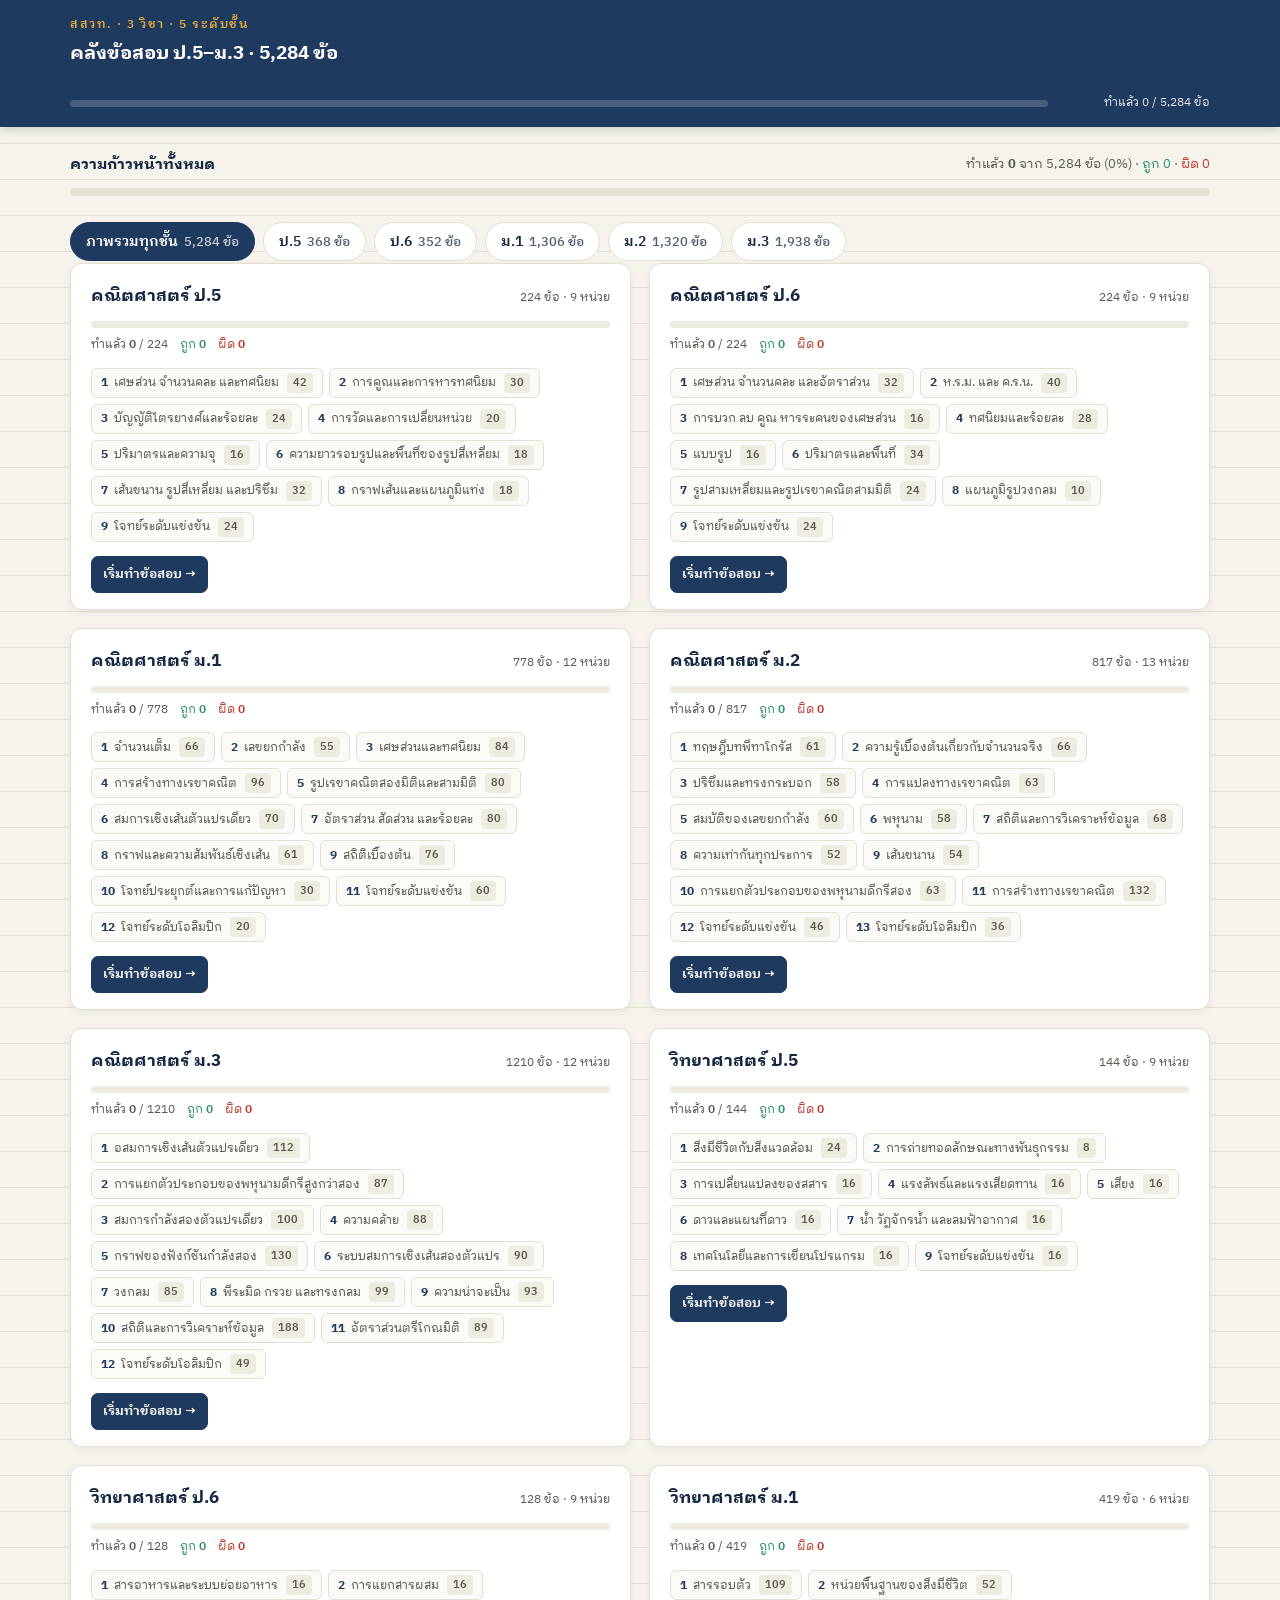
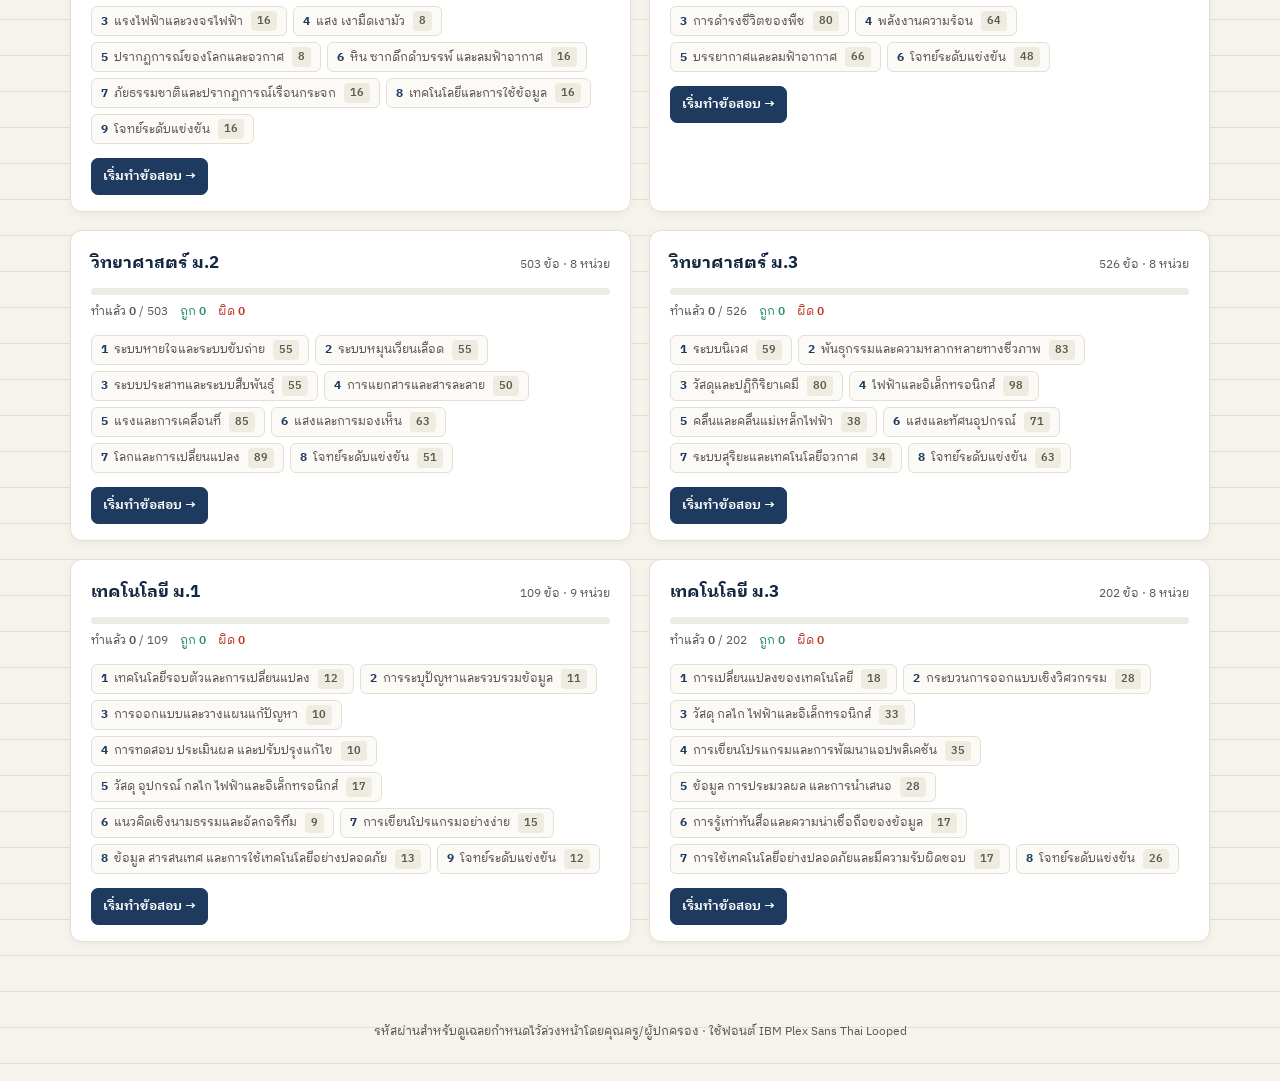
==== commit 23fe76fb: "Add เทคโนโลยี ม.1 — first course built to the phase 6 rules 109 questions across 9 units covering al" ====
--- a/index.html
+++ b/index.html
@@ -3,8 +3,10 @@
 <head>
 <meta charset="UTF-8">
 <meta name="viewport" content="width=device-width, initial-scale=1.0">
-<!-- จำนวนข้อต่อท้ายเติมด้วยสคริปต์จากข้อมูลจริง ที่นี่จึงไม่ใส่ตัวเลขไว้ให้ค้าง -->
-<title>ข้อสอบคณิตศาสตร์ ม.1</title>
+<!-- ค่าที่เห็นก่อน JS ทำงาน · applyCourseTitle() เขียนทับทันทีที่โหลดเสร็จ
+     จำนวนข้อต่อท้ายเติมด้วยสคริปต์จากข้อมูลจริง ที่นี่จึงไม่ใส่ตัวเลขไว้ให้ค้าง
+     และไม่ใส่ชื่อวิชาเดียว เพราะคลังมีหลายวิชาแล้ว -->
+<title>คลังข้อสอบ ป.5–ม.3 · ติวเตอร์ AI แบบโสกราตีส</title>
 <link rel="preconnect" href="https://fonts.googleapis.com">
 <link rel="preconnect" href="https://fonts.gstatic.com" crossorigin>
 <link href="https://fonts.googleapis.com/css2?family=IBM+Plex+Sans+Thai+Looped:wght@300;400;500;600;700&display=swap" rel="stylesheet">
@@ -128,6 +130,11 @@
   .course-card .c-stat b{ font-weight:600; }
   .course-card .c-stat .ok{ color:var(--green); }
   .course-card .c-stat .no{ color:var(--red); }
+  /* บอกสาระที่คลังไม่ครอบคลุม — ต้องอ่านออกแต่ไม่แย่งความสนใจจากความก้าวหน้า */
+  .course-card .c-gaps{
+    margin-top:9px; padding:6px 9px; border-radius:6px; font-size:11.5px; line-height:1.5;
+    background:#fdf6e6; color:#7a5a13; border-left:3px solid var(--gold);
+  }
   .course-card .c-units{ display:flex; flex-wrap:wrap; gap:6px; margin-top:13px; }
   .course-card .c-units button{
     font-family:inherit; font-size:12px; color:var(--ink-soft); cursor:pointer;
@@ -343,6 +350,12 @@
   .check-result.no{ background:#fbf1ef; color:#8d3325; border-left:3px solid var(--red);}
   .check-result.manual{ background:#fdf6e6; color:#7a5a13; border-left:3px solid var(--gold);}
   .check-result .rhint{ display:block; font-weight:400; font-size:12px; margin-top:3px; opacity:.85;}
+  /* คำอธิบายวิธีคิด — แสดงทันทีที่ตอบผิด ไม่ผูกกับรหัสผ่านเฉลย จึงทำให้อ่านสบายกว่า rhint */
+  .check-result .rexplain{
+    display:block; font-weight:400; font-size:13px; line-height:1.65;
+    margin-top:8px; padding-top:8px; border-top:1px solid rgba(0,0,0,.12);
+  }
+  .check-result .rexplain b{ font-weight:600; }
 
   .qfoot{
     display:flex; align-items:center; justify-content:space-between; gap:10px; flex-wrap:wrap;
@@ -663,8 +676,9 @@
   <div class="header-inner">
     <div class="title-row">
       <div class="t-text">
-        <span class="eyebrow" id="eyebrow">สสวท. · ระดับมัธยมศึกษาปีที่ 1</span>
-        <h1 id="mainTitle">ข้อสอบคณิตศาสตร์ ม.1</h1>
+        <!-- เช่นเดียวกับ <title> — applyCourseTitle() เขียนทับด้วยตัวเลขจริงตอนโหลดเสร็จ -->
+        <span class="eyebrow" id="eyebrow">สสวท.</span>
+        <h1 id="mainTitle">คลังข้อสอบ ป.5–ม.3</h1>
       </div>
       <button class="btn nav-toggle" id="navToggle" aria-expanded="false" aria-controls="headerActions"
               aria-label="เปิดเมนู" title="เมนู">☰</button>
@@ -826,9 +840,12 @@
 // ลำดับข้อ "แบบเก่า" ก่อนเปลี่ยนมาอ้างด้วย q.id — ใช้ย้ายความก้าวหน้าของผู้เรียนเดิมเท่านั้น
 // สร้างจาก questions/legacy-order.json โดย tools/build.py · อย่าแก้ด้วยมือ
 const LEGACY_IDS = ["math-m1-01-4aac3e8b","math-m1-01-b619d996","math-m1-01-ef3097e3","math-m1-01-ec5f13f5","math-m1-01-effdcfe3","math-m1-01-2d963233","math-m1-01-6553e040","math-m1-01-855183b2","math-m1-01-5843bf79","math-m1-01-395a28aa","math-m1-01-81a72d77","math-m1-01-cef9fceb","math-m1-01-9c849524","math-m1-01-6d3bb3bd","math-m1-01-ff76c339","math-m1-01-b9911e30","math-m1-01-fe71939b","math-m1-01-b28a2d9a","math-m1-01-015d035d","math-m1-01-2d43935a","math-m1-01-f63edcc3","math-m1-01-75f9372a","math-m1-01-b43a2abd","math-m1-01-84249fb9","math-m1-01-076b9017","math-m1-01-383e19a2","math-m1-01-c4854c79","math-m1-01-29265956","math-m1-01-d30e1995","math-m1-01-22c42dd1","math-m1-01-28ed06ba","math-m1-01-aaa944b9","math-m1-01-1b3bc080","math-m1-01-7d6e3a0a","math-m1-01-a3aee97b","math-m1-01-fb3e321e","math-m1-01-fe75e901","math-m1-01-d04746e0","math-m1-01-223009d8","math-m1-01-ded26051","math-m1-01-c268f5bd","math-m1-01-9b84e527","math-m1-01-715f2784","math-m1-01-baabea07","math-m1-01-f1dd44e3","math-m1-01-be9aaffc","math-m1-01-4dc047e1","math-m1-01-076e2330","math-m1-01-23e2ea2c","math-m1-01-b25942a7","math-m1-01-419732c7","math-m1-01-94012e1e","math-m1-01-e914b91a","math-m1-01-a934f476","math-m1-01-8da95c73","math-m1-01-3045db0e","math-m1-01-164e1798","math-m1-01-f057754a","math-m1-01-f9fdb14a","math-m1-02-afca6bbe","math-m1-02-92b56688","math-m1-02-bcea5e03","math-m1-02-072af656","math-m1-02-31414e14","math-m1-02-91b62fca","math-m1-02-4d40275d","math-m1-02-6f6f6327","math-m1-02-1429f384","math-m1-02-4e12d1f7","math-m1-02-b2eb3b56","math-m1-02-4bc77f99","math-m1-02-2bbeee67","math-m1-02-46e1cd4a","math-m1-02-b79df076","math-m1-02-26c00ba4","math-m1-02-c5eb5fc1","math-m1-02-9c1682fe","math-m1-02-54e562cb","math-m1-02-df728b39","math-m1-02-c368a260","math-m1-02-3337f80e","math-m1-02-f13b4413","math-m1-02-67da04a7","math-m1-02-ed1005eb","math-m1-02-26f98c3c","math-m1-02-6b309c3f","math-m1-02-927debca","math-m1-02-472ebb26","math-m1-02-bb853323","math-m1-02-3e26132a","math-m1-02-03ad4af8","math-m1-02-2bd6a100","math-m1-02-0d567ec7","math-m1-02-961918a5","math-m1-02-05011bc6","math-m1-02-e7599c1e","math-m1-02-0343e4cd","math-m1-02-48b16464","math-m1-02-f079fa9f","math-m1-02-1ccf0846","math-m1-02-cabd8ffe","math-m1-02-270eade2","math-m1-02-5ddd324d","math-m1-02-75318e13","math-m1-02-f48c479a","math-m1-02-8f7b5e7b","math-m1-02-bd42f02b","math-m1-02-af7ed294","math-m1-02-27fd06b7","math-m1-03-1892b59f","math-m1-03-9c09380d","math-m1-03-796c320e","math-m1-03-6629853a","math-m1-03-69b2e320","math-m1-03-4d7ff3e7","math-m1-03-f028a0de","math-m1-03-b9a06262","math-m1-03-3270649f","math-m1-03-4d570162","math-m1-03-7e170ddb","math-m1-03-9aeea9e0","math-m1-03-91559e59","math-m1-03-c78a0b42","math-m1-03-450a90a4","math-m1-03-0e7c0459","math-m1-03-cdb725cd","math-m1-03-458dd72e","math-m1-03-5c8669a8","math-m1-03-58b6861c","math-m1-03-387d305f","math-m1-03-deb55f6a","math-m1-03-ee077424","math-m1-03-a3319a4d","math-m1-03-46eb2287","math-m1-03-0533b445","math-m1-03-bc8d14da","math-m1-03-033b0d06","math-m1-03-16290d03","math-m1-03-a1251157","math-m1-03-523714a9","math-m1-03-ed1c5e6a","math-m1-03-a1f41d9b","math-m1-03-6ebe7d31","math-m1-03-ba145f84","math-m1-03-39879085","math-m1-03-9855c743","math-m1-03-0ebdceb0","math-m1-03-06e6eb78","math-m1-03-347ba80b","math-m1-03-6c799bf9","math-m1-03-6bfdb6ee","math-m1-03-128369c0","math-m1-03-6d36857c","math-m1-03-378c2aa2","math-m1-03-aef74ca1","math-m1-03-e30f0b68","math-m1-03-e2ec1a1b","math-m1-03-be26b320","math-m1-03-ab778c01","math-m1-03-f0ba18e5","math-m1-03-75829131","math-m1-03-2ac50897","math-m1-03-060aa6e8","math-m1-03-baa8dbbb","math-m1-03-777db82e","math-m1-03-fd04c0a3","math-m1-03-68f2f06f","math-m1-03-b80e298d","math-m1-03-082a314a","math-m1-03-f735f1c8","math-m1-03-4efe8f50","math-m1-03-878822ba","math-m1-03-aacccb27","math-m1-03-5c8e9f9d","math-m1-03-bcd5c2e2","math-m1-03-0ef31faf","math-m1-03-0239096b","math-m1-03-a50aa1bb","math-m1-03-19ae9686","math-m1-03-51681581","math-m1-03-92a56ca2","math-m1-03-7f89a816","math-m1-03-129a6c88","math-m1-03-81395333","math-m1-04-4e3eec43","math-m1-04-113d4a1d","math-m1-04-eed7f31a","math-m1-04-77848c10","math-m1-04-252a6499","math-m1-04-0dfa8ebe","math-m1-04-a7e9758e","math-m1-04-021ac35b","math-m1-04-13814ef9","math-m1-04-39b20b45","math-m1-04-04819ab9","math-m1-04-9cf664fd","math-m1-04-6501d5eb","math-m1-04-08a31169","math-m1-04-4cb4d997","math-m1-04-163ae6c0","math-m1-04-f802ffe3","math-m1-04-787b9a01","math-m1-04-27c5f7ec","math-m1-04-1da07978","math-m1-04-72d398a5","math-m1-04-92c05183","math-m1-04-356e104d","math-m1-04-a7bf9ac7","math-m1-04-4b932580","math-m1-04-dcff01ab","math-m1-04-9c2d5d36","math-m1-04-022cf403","math-m1-04-ff166233","math-m1-04-c3dbfce3","math-m1-04-fc8daf97","math-m1-04-756bded4","math-m1-04-140241c9","math-m1-04-def82d12","math-m1-04-3628e983","math-m1-04-60272a22","math-m1-04-9469699e","math-m1-04-9108d498","math-m1-04-de08cf9b","math-m1-04-f2f889e9","math-m1-04-5bd366f8","math-m1-04-691d0754","math-m1-04-ec90f9d6","math-m1-04-87e9ba9d","math-m1-04-baf3046c","math-m1-04-e02afc54","math-m1-04-c1d59479","math-m1-05-e5eda38a","math-m1-05-3fd08dee","math-m1-05-c24cd621","math-m1-05-888679cc","math-m1-05-e2406861","math-m1-05-6547f854","math-m1-05-3c390dbb","math-m1-05-37adfeee","math-m1-05-0f17236f","math-m1-05-d4d71f69","math-m1-05-49808054","math-m1-05-9e92743c","math-m1-05-5d555f17","math-m1-05-f1c9fc44","math-m1-05-87aa5148","math-m1-05-3ac322e0","math-m1-05-db207122","math-m1-05-eee3ab4b","math-m1-05-b9882982","math-m1-05-37b31292","math-m1-05-c90e722f","math-m1-05-16e1401e","math-m1-05-3490700e","math-m1-05-c3d49dea","math-m1-05-e3a4da53","math-m1-05-64c37ca9","math-m1-05-7d688281","math-m1-05-a4b22983","math-m1-05-0d9b5272","math-m1-05-a9be7cda","math-m1-05-2c984d38","math-m1-05-9e0479a5","math-m1-05-19e748b6","math-m1-05-23fddf8c","math-m1-05-19a40293","math-m1-05-c439ecb1","math-m1-05-14fc1911","math-m1-05-3412c13e","math-m1-05-52509086","math-m1-05-ccbdda83","math-m1-05-2e8cd430","math-m1-05-4d0930e8","math-m1-05-07680488","math-m1-05-d4563c3b","math-m1-05-fa011c1d","math-m1-05-0b653f04","math-m1-05-45070c94","math-m1-05-46f3e072","math-m1-05-bc0ff233","math-m1-05-76365dd6","math-m1-05-597eb1b7","math-m1-05-f69e8306","math-m1-05-9ec89a27","math-m1-05-6be8e1d4","math-m1-05-ea3e0eb5","math-m1-05-ed9bc0fd","math-m1-05-b5d1caf1","math-m1-05-6a9fe0cb","math-m1-05-773b01d8","math-m1-05-93d24b14","math-m1-05-97abc0dc","math-m1-05-98bcc314","math-m1-05-9c0f07ed","math-m1-05-77979875","math-m1-05-ea7e1191","math-m1-05-b5b2c501","math-m1-05-1e3dc1fb","math-m1-05-8f30b4d0","math-m1-05-3999c609","math-m1-05-b39d59aa","math-m1-05-a3858ce8","math-m1-05-1d5d84a5","math-m1-05-286e00ba","math-m1-05-beb6583e","math-m1-05-a35b9929","math-m1-06-9a235077","math-m1-06-b98880d0","math-m1-06-a259683d","math-m1-06-969391f6","math-m1-06-385a08fb","math-m1-06-a792c091","math-m1-06-7e7f56ac","math-m1-06-7a12823e","math-m1-06-cbe44323","math-m1-06-8d1511a5","math-m1-06-a154425b","math-m1-06-97dd6065","math-m1-06-63cba133","math-m1-06-d89d7922","math-m1-06-af63dcae","math-m1-06-93431d9b","math-m1-06-2ae390ec","math-m1-06-43cb9c24","math-m1-06-d98b8b76","math-m1-06-bd418c12","math-m1-06-60cf6b3c","math-m1-06-c518ade7","math-m1-06-805b8987","math-m1-06-d692efcd","math-m1-06-e8a9f634","math-m1-06-f86e8381","math-m1-06-92eda900","math-m1-06-4dd9661e","math-m1-06-c62184a9","math-m1-06-1c591cf2","math-m1-06-9ea9ba44","math-m1-06-bb6f343e","math-m1-06-0ade4d1a","math-m1-06-f8009fa8","math-m1-06-a2297d85","math-m1-06-e3c28b20","math-m1-06-247f7b7b","math-m1-06-4493b49a","math-m1-06-1a2664b0","math-m1-06-1fe4c757","math-m1-06-107c621c","math-m1-06-81b2ae02","math-m1-06-2ffb20f2","math-m1-06-926c6a73","math-m1-06-b3243510","math-m1-06-a60c6df4","math-m1-06-e9c1303f","math-m1-06-0de4ad96","math-m1-06-427eac11","math-m1-06-4fb32dff","math-m1-06-a7277eda","math-m1-06-8fbe68ad","math-m1-06-deaabf7f","math-m1-06-b3f2f5fb","math-m1-06-cf5664a6","math-m1-06-64b80c3b","math-m1-06-5a1643d0","math-m1-06-13d35c03","math-m1-06-f2d942c1","math-m1-06-28a1d106","math-m1-06-111a0bda","math-m1-06-cda1cfcb","math-m1-06-210b18eb","math-m1-06-51738f41","math-m1-06-a84f5331","math-m1-06-c2ab2c38","math-m1-06-1470adbf","math-m1-06-85bf66c2","math-m1-06-00a3e8ea","math-m1-06-bdeafaf7","math-m1-07-ecd43b50","math-m1-07-96eb672c","math-m1-07-faee1694","math-m1-07-a396f5c6","math-m1-07-ae726ea5","math-m1-07-3ac0227d","math-m1-07-cd8d3662","math-m1-07-99a40433","math-m1-07-64f350dc","math-m1-07-fd4cfb44","math-m1-07-88db24b6","math-m1-07-4e478be3","math-m1-07-df02f4f1","math-m1-07-11238b2f","math-m1-07-d690c555","math-m1-07-4941b0c3","math-m1-07-36cf22ca","math-m1-07-9c3ebcb3","math-m1-07-22a71b8a","math-m1-07-97b6c0f0","math-m1-07-e68ebd76","math-m1-07-8d403587","math-m1-07-b0f46cae","math-m1-07-8492137d","math-m1-07-9b4a40ba","math-m1-07-86d71d6e","math-m1-07-e90314a2","math-m1-07-8b379fae","math-m1-07-a2903313","math-m1-07-5d776be2","math-m1-07-1ba13e7d","math-m1-07-7cbb0d67","math-m1-07-2069374d","math-m1-07-d7cc75e1","math-m1-07-876ff50d","math-m1-07-7b396958","math-m1-07-e8b4096e","math-m1-07-bb8a7b60","math-m1-07-2d58ebcc","math-m1-07-a77b44aa","math-m1-07-9a24d5b0","math-m1-07-045815f6","math-m1-07-8aaf2885","math-m1-07-3da96186","math-m1-07-beb3331d","math-m1-07-13c23b7b","math-m1-07-87e4e5b8","math-m1-07-95963e6e","math-m1-07-9d123313","math-m1-07-bb6c3af1","math-m1-07-7d87d76b","math-m1-07-735709cc","math-m1-07-16e061c8","math-m1-07-08190948","math-m1-07-043d4093","math-m1-07-ccc6a4b6","math-m1-07-6893837f","math-m1-07-29d1dd77","math-m1-07-afe707e1","math-m1-07-4e48f550","math-m1-07-cb53ee6b","math-m1-07-0c7178b0","math-m1-07-9fe5577e","math-m1-07-373a9b85","math-m1-07-f302f56d","math-m1-07-0591c58d","math-m1-07-697c577c","math-m1-07-d192022e","math-m1-07-ce7e8edb","math-m1-07-7ab902b8","math-m1-07-796751fb","math-m1-07-e2390fc5","math-m1-07-e219775f","math-m1-07-c747146c","math-m1-07-8e114fdc","math-m1-07-8de7c06d","math-m1-07-de085dfe","math-m1-07-556cd418","math-m1-07-cd1fff53","math-m1-07-aec33af6","math-m1-08-266451ab","math-m1-08-e0a6614b","math-m1-08-00f4d8be","math-m1-08-b9739233","math-m1-08-ac5f2a0c","math-m1-08-22b7eedf","math-m1-08-6f523115","math-m1-08-16ad1a29","math-m1-08-ec377360","math-m1-08-505ed006","math-m1-08-867da4ce","math-m1-08-3a9358ad","math-m1-08-872c5c79","math-m1-08-06503769","math-m1-08-b125c6cd","math-m1-08-7a69a566","math-m1-08-f863c048","math-m1-08-ab21ae6b","math-m1-08-bebac0a6","math-m1-08-4eddc7a2","math-m1-08-040f0232","math-m1-08-fa080ea3","math-m1-08-4abad0ec","math-m1-08-7997775c","math-m1-08-f84141cd","math-m1-08-851df1f7","math-m1-08-f334d0ba","math-m1-08-6102948e","math-m1-08-c3304760","math-m1-08-02a11d70","math-m1-08-3fa0c73f","math-m1-08-11a34bde","math-m1-08-3f6eeeff","math-m1-08-8a33ac9f","math-m1-08-0f718c37","math-m1-08-5a3b2c04","math-m1-08-0a3da645","math-m1-08-f21cc270","math-m1-08-39889c58","math-m1-08-e7ae8462","math-m1-08-c43f9219","math-m1-08-ce02c446","math-m1-08-ac04431b","math-m1-08-f261d690","math-m1-08-897de9f0","math-m1-08-9f72b6e3","math-m1-08-27f7d6a0","math-m1-08-5aca2490","math-m1-08-1f4f460b","math-m1-08-bcef4af7","math-m1-08-b3b3f729","math-m1-08-ccb4dc58","math-m1-08-0394579f","math-m1-09-ea32ca5d","math-m1-09-f880042f","math-m1-09-b83ab925","math-m1-09-11debdd7","math-m1-09-4335f3e5","math-m1-09-c48b1b52","math-m1-09-83d66446","math-m1-09-bb349f97","math-m1-09-58ce5b54","math-m1-09-a74e0b61","math-m1-09-6224cf23","math-m1-09-832f3374","math-m1-09-951394fe","math-m1-09-d984c350","math-m1-09-8f6620e2","math-m1-09-531c3c11","math-m1-09-ab67d47a","math-m1-09-199ca191","math-m1-09-e11605f1","math-m1-09-ddfb3456","math-m1-09-3cb57bef","math-m1-09-b98dfc1a","math-m1-09-f839dbfc","math-m1-09-f2720ce1","math-m1-09-c46920ac","math-m1-09-a6dfacbc","math-m1-09-51c77030","math-m1-09-c7a14111","math-m1-09-9205b678","math-m1-09-0214d835","math-m1-09-cee7d36d","math-m1-09-f79341e0","math-m1-09-2fb3a1d9","math-m1-09-0664d34e","math-m1-09-6fe29acb","math-m1-09-a8bddc30","math-m1-09-efe763b7","math-m1-09-7a231b17","math-m1-09-70eb93b1","math-m1-09-071a03fb","math-m1-09-e7a8667d","math-m1-09-c0ffc427","math-m1-09-929b7c6e","math-m1-09-28655690","math-m1-09-3a958332","math-m1-09-4ac75a2b","math-m1-09-8b6e526f","math-m1-09-c056fc4c","math-m1-09-883ee5b0","math-m1-09-917db09d","math-m1-09-d7123fe1","math-m1-09-65bccb68","math-m1-09-bced7722","math-m1-09-f8d36d85","math-m1-09-28189776","math-m1-09-7b793390","math-m1-09-95abe07d","math-m1-09-f7f50bf4","math-m1-09-9005481a","math-m1-09-52352518","math-m1-09-fb2c0472","math-m1-09-7f79eec8","math-m1-09-3a4fe678","math-m1-09-47e6fd22","math-m1-09-29c448eb","math-m1-09-ee0b4cca","math-m1-09-dc7a61a7","math-m1-09-0c458a28","math-m1-09-7b23450e","math-m1-09-c60b9478","math-m1-09-bc49197e","math-m1-10-5a0e6b9b","math-m1-10-bdfc6d44","math-m1-10-167714e2","math-m1-10-037cdbcb","math-m1-10-6bf52b11","math-m1-10-4b0b67a1","math-m1-10-714e6f23","math-m1-10-1ebede6e","math-m1-10-09b5d387","math-m1-10-1bfb6916","math-m1-10-1e42a917","math-m1-10-40fdc101","math-m1-10-4fa30c66","math-m1-10-bb65f910","math-m1-10-5e1e20c3","math-m1-10-f705ed41","math-m1-10-6cd1bfbb","math-m1-10-4a869311","math-m1-10-59be7c5b","math-m1-10-af3df069","math-m1-10-70b109af","math-m1-10-89fefc72","math-m1-10-2cb98b40","math-m1-10-95d889e7","math-m1-10-c285fc96","math-m1-10-e7a9fa42","math-m1-10-0917b1d9","math-m1-10-0de82ae7","math-m1-10-5a2b706f","math-m1-10-5d2bf215","science-m1-01-9cb8fee0","science-m1-01-5e03a607","science-m1-01-2d831da0","science-m1-01-31d5562f","science-m1-01-c2a79d51","science-m1-01-f43c7759","science-m1-01-08cbbea5","science-m1-01-23b35276","science-m1-01-db11640a","science-m1-01-6bdf8774","science-m1-01-debd5add","science-m1-01-088eec5a","science-m1-01-657cc96a","science-m1-01-7257f66c","science-m1-01-af746285","science-m1-01-f3171c03","science-m1-01-bc0f3bbc","science-m1-01-655168f4","science-m1-01-6f3eabc4","science-m1-01-8f2b20ed","science-m1-01-04e6b659","science-m1-01-38c33732","science-m1-01-0d5086d2","science-m1-01-203fad2d","science-m1-01-bfa08373","science-m1-01-8baf6c27","science-m1-01-3720f6c4","science-m1-01-1ee92cc1","science-m1-01-226c5d9c","science-m1-01-aa4604ab","science-m1-01-e0e3dc54","science-m1-01-121f8624","science-m1-01-87224963","science-m1-01-2eebea9e","science-m1-01-62634943","science-m1-01-3f79abae","science-m1-01-64fbd4e1","science-m1-01-01c05061","science-m1-01-c8afecb2","science-m1-01-6d36e9fb","science-m1-01-af5d940a","science-m1-01-906d6028","science-m1-01-8458060b","science-m1-01-a924369c","science-m1-01-9c704e38","science-m1-01-56162e65","science-m1-01-b1fec38d","science-m1-01-8f452fda","science-m1-01-60e2124a","science-m1-01-281f979b","science-m1-01-b144d707","science-m1-01-7bed2d11","science-m1-01-8ebd3eee","science-m1-01-4b6b80d1","science-m1-01-349eccd0","science-m1-01-835e45ba","science-m1-01-9b471e24","science-m1-01-ea784917","science-m1-01-38779a21","science-m1-01-db3e2b52","science-m1-01-4deabdaf","science-m1-01-f3c8f428","science-m1-01-f1b0f636","science-m1-01-d0e85946","science-m1-01-8f1a9bf1","science-m1-01-7144ef76","science-m1-01-de89faf7","science-m1-01-965a005d","science-m1-01-60be4977","science-m1-01-48d0ab65","science-m1-01-46c11771","science-m1-01-3bbd4086","science-m1-01-fc3c928c","science-m1-01-eda10608","science-m1-01-2a8cde11","science-m1-02-a47460c5","science-m1-02-37384900","science-m1-02-28b6a507","science-m1-02-c44e131d","science-m1-02-2b5a8385","science-m1-02-20a018c9","science-m1-02-39f43082","science-m1-02-bb5e37aa","science-m1-02-18c7ebc3","science-m1-02-c5fdf963","science-m1-02-f5a415d5","science-m1-02-685c5e63","science-m1-02-43d49fec","science-m1-02-7f8e1ebe","science-m1-02-e832e01b","science-m1-02-f3714323","science-m1-02-2907f8ce","science-m1-02-438bffc1","science-m1-02-6a813f27","science-m1-02-3adade02","science-m1-02-5c4d75b8","science-m1-02-cf2fbf24","science-m1-02-3f5ba873","science-m1-02-d4541c1f","science-m1-02-e823035d","science-m1-02-51f41333","science-m1-02-e0407dd8","science-m1-02-c8f2e119","science-m1-02-3ddde665","science-m1-02-1091df98","science-m1-02-9a3116d6","science-m1-02-d9b12f41","science-m1-02-ceec8910","science-m1-02-8ae15966","science-m1-02-64789f9e","science-m1-02-855f54f3","science-m1-02-26f09035","science-m1-02-f547e3e1","science-m1-02-daa4c3ca","science-m1-02-df1f89f2","science-m1-02-e9bef288","science-m1-02-e699a082","science-m1-02-2b928bcd","science-m1-02-5fc73043","science-m1-02-acf86ac8","science-m1-02-5e4bade3","science-m1-02-7adfec31","science-m1-02-91aacb4f","science-m1-02-2b2aae5f","science-m1-02-653049e9","science-m1-03-feeb743a","science-m1-03-70296131","science-m1-03-c500bc31","science-m1-03-7a2b0eb3","science-m1-03-9df77824","science-m1-03-5dcd835e","science-m1-03-c6d15f5f","science-m1-03-4114503c","science-m1-03-a297563a","science-m1-03-8f818ddb","science-m1-03-8a354404","science-m1-03-2aec4cb1","science-m1-03-8457ae2f","science-m1-03-e59dfdbb","science-m1-03-c34c6111","science-m1-03-acc9b6f0","science-m1-03-acbe6eed","science-m1-03-8d4cde72","science-m1-03-51e41102","science-m1-03-4589cd64","science-m1-03-9493f38b","science-m1-03-0ab5cff2","science-m1-03-9bad3d50","science-m1-03-11e4e273","science-m1-03-7179b951","science-m1-03-03737918","science-m1-03-3d4da3b1","science-m1-03-fd1230dc","science-m1-03-7c7351a8","science-m1-03-91449483","science-m1-03-11654e2e","science-m1-03-f4f84ef5","science-m1-03-9c75d834","science-m1-03-557cfba0","science-m1-03-e138deb8","science-m1-03-8eeacd9c","science-m1-03-07b5124f","science-m1-03-7a2c6800","science-m1-03-4b9875b0","science-m1-03-2f54d1d3","science-m1-03-4f3e7739","science-m1-03-6ee32804","science-m1-03-66bbcc77","science-m1-03-0b6c9e30","science-m1-03-30a04b6f","science-m1-03-d47bcc50","science-m1-03-34d86994","science-m1-03-11a25670","science-m1-03-621e7f5c","science-m1-03-5668cdd8","science-m1-03-0378622b","science-m1-03-e653921d","science-m1-03-c9b2c6f2","science-m1-03-dc3d6348","science-m1-03-d575b202","science-m1-03-b56e0b1f","science-m1-03-38fd14ce","science-m1-03-6e6ceaff","science-m1-03-750baf39","science-m1-03-b6bc5841","science-m1-03-b2432200","science-m1-03-57b7054c","science-m1-03-931fb936","science-m1-03-5621efdf","science-m1-03-8df9c2d2","science-m1-03-d416273a","science-m1-03-d36e5974","science-m1-03-658bf1c5","science-m1-03-dffb4f42","science-m1-03-d1ffe06b","science-m1-03-2e5e56a1","science-m1-03-9dd0ed34","science-m1-03-b55595ad","science-m1-03-0c70ea99","science-m1-03-f2bd8843","science-m1-04-c82f8d93","science-m1-04-c8928a67","science-m1-04-3d32a9ec","science-m1-04-9d1ef0ea","science-m1-04-1e9dae8a","science-m1-04-7c871296","science-m1-04-ce3656a4","science-m1-04-25d4ce63","science-m1-04-9810ed19","science-m1-04-b6e6b8ce","science-m1-04-615cdd9b","science-m1-04-9248cd0a","science-m1-04-8097f635","science-m1-04-572741bd","science-m1-04-312a845a","science-m1-04-3909bf8b","science-m1-04-cc213c08","science-m1-04-13f3b93f","science-m1-04-61ea962b","science-m1-04-c3f471be","science-m1-04-d7b31d9e","science-m1-04-0f4a9b54","science-m1-04-fe247a02","science-m1-04-bb10a04c","science-m1-04-f6d07b2e","science-m1-04-4f3b16ed","science-m1-04-4691483b","science-m1-04-c8525115","science-m1-04-f1e040e0","science-m1-04-8932b2db","science-m1-04-a9662449","science-m1-04-d6aa7453","science-m1-04-2c039b2b","science-m1-04-d5ad0a24","science-m1-04-cad00024","science-m1-04-0342fcf7","science-m1-04-bef71010","science-m1-04-c58dda9a","science-m1-04-4b4c62fe","science-m1-04-a5c5cafc","science-m1-04-eb8cf7cd","science-m1-04-d00b5627","science-m1-04-502f2130","science-m1-04-1534e3db","science-m1-04-7deb6324","science-m1-04-d03bce60","science-m1-04-7c2a82d2","science-m1-04-cd0065e3","science-m1-04-89de6103","science-m1-04-6cb591f8","science-m1-05-9c942c87","science-m1-05-6c5a7cef","science-m1-05-9220120e","science-m1-05-9d3ceef7","science-m1-05-6f40032f","science-m1-05-ff23656c","science-m1-05-639dd6bd","science-m1-05-f56f9d30","science-m1-05-c1294609","science-m1-05-8240587d","science-m1-05-0a32fd60","science-m1-05-929c0fbd","science-m1-05-a53a194b","science-m1-05-57f97ea0","science-m1-05-9795fa4a","science-m1-05-e2109721","science-m1-05-0f468245","science-m1-05-1f244164","science-m1-05-84bbf211","science-m1-05-c0619e44","science-m1-05-a727d01c","science-m1-05-8692068d","science-m1-05-df8ea58a","science-m1-05-a213fa0d","science-m1-05-0753bf4c","science-m1-05-e9713df5","science-m1-05-d4610809","science-m1-05-d08f413e","science-m1-05-78778933","science-m1-05-d01cbfde","science-m1-05-66e60080","science-m1-05-7228d9ce","science-m1-05-2214a323","science-m1-05-0aadeb8f","science-m1-05-e2235782","science-m1-05-dfab503a","science-m1-05-201660b3","science-m1-05-215923bd","science-m1-05-7fbce4a1","science-m1-05-1c21a8bb","science-m1-05-4174acdf","science-m1-05-764e6ce3","science-m1-05-ed1a59a8","science-m1-05-6e4bdd06","science-m1-05-be24a405","science-m1-05-1221861b","science-m1-05-a8d4f8dc","science-m1-05-429447cc","science-m1-05-fdfe44c7","science-m1-05-186f98e2","science-m2-01-10c3a5af","science-m2-01-f565ce2d","science-m2-01-19ff528a","science-m2-01-c0523edc","science-m2-01-43a1dfe7","science-m2-01-f99648c3","science-m2-01-4e5eab33","science-m2-01-93730872","science-m2-01-ebca7149","science-m2-01-119cca97","science-m2-01-ca3a3619","science-m2-01-aab0cb30","science-m2-01-d0d17f6a","science-m2-01-495c79c9","science-m2-01-7528f98f","science-m2-01-a04cd502","science-m2-01-2d357021","science-m2-01-e8ff207c","science-m2-01-ae70fbe8","science-m2-01-563b08c5","science-m2-01-de4fb54b","science-m2-01-8ad52605","science-m2-01-5b3be3d4","science-m2-01-5a2dd298","science-m2-01-ffc19e53","science-m2-01-9fe22c67","science-m2-01-0853b2b9","science-m2-01-08e4d694","science-m2-01-3faefca8","science-m2-01-67f2caa0","science-m2-01-f2f677f1","science-m2-01-77197044","science-m2-01-1f09cbb8","science-m2-01-8bd321a5","science-m2-01-c7e474c4","science-m2-01-c74a1036","science-m2-01-9485cc03","science-m2-01-09445275","science-m2-01-1544428f","science-m2-01-c71f3380","science-m2-01-cb54428b","science-m2-01-55b6f04a","science-m2-01-c4116c21","science-m2-01-e3b8ac3e","science-m2-01-ec720be8","science-m2-01-ba46b6c7","science-m2-01-67b171a7","science-m2-01-efb9474c","science-m2-01-4286e5f6","science-m2-01-0a2fc901","science-m2-02-8ca43d64","science-m2-02-441bedae","science-m2-02-30ec0ddd","science-m2-02-c622a1e4","science-m2-02-b14a4c29","science-m2-02-cdb9b269","science-m2-02-17d1ae3b","science-m2-02-c2a3b8ce","science-m2-02-64208184","science-m2-02-12ab9fdd","science-m2-02-57d6354a","science-m2-02-fb7ecb40","science-m2-02-ad827265","science-m2-02-3413dead","science-m2-02-9904541e","science-m2-02-a96d58f7","science-m2-02-457a0fcd","science-m2-02-ddf23fef","science-m2-02-981b59fd","science-m2-02-203ce328","science-m2-02-765555a7","science-m2-02-2dee4417","science-m2-02-7b971ff5","science-m2-02-e3fb66a4","science-m2-02-afcecc2f","science-m2-02-cf1eb603","science-m2-02-997783ad","science-m2-02-dc83f110","science-m2-02-39f08c11","science-m2-02-4ccd91b3","science-m2-02-c3863e8e","science-m2-02-89841541","science-m2-02-2df5c154","science-m2-02-cc0161ac","science-m2-02-20be7b12","science-m2-02-edee9ba9","science-m2-02-640eca0a","science-m2-02-fb5b90f8","science-m2-02-ad4616d7","science-m2-02-d70d24b5","science-m2-02-3cfc41ee","science-m2-02-63fdff3c","science-m2-02-2d31ac80","science-m2-02-b16edf91","science-m2-02-8af1bb15","science-m2-02-f36d0b01","science-m2-02-2af58344","science-m2-02-64137185","science-m2-02-aea2cd36","science-m2-02-adcd42ad","science-m2-03-d258f29b","science-m2-03-1a00b96c","science-m2-03-f812e39d","science-m2-03-f50e2331","science-m2-03-882c40b6","science-m2-03-34f285ee","science-m2-03-fbc0bc6b","science-m2-03-2e9e1bd5","science-m2-03-9a5dc65b","science-m2-03-8c20972e","science-m2-03-4b6acec9","science-m2-03-2863b214","science-m2-03-348087fa","science-m2-03-4a22745f","science-m2-03-6c332e7f","science-m2-03-179e95d7","science-m2-03-7b75e832","science-m2-03-ea7b93bb","science-m2-03-f8eb2b0e","science-m2-03-99ec95fa","science-m2-03-e572f447","science-m2-03-96d7455b","science-m2-03-176bfd02","science-m2-03-b7377f1e","science-m2-03-d38f575e","science-m2-03-556a76a7","science-m2-03-7252a0e4","science-m2-03-fd051ae9","science-m2-03-bacd57d0","science-m2-03-685d7124","science-m2-03-2a55a4de","science-m2-03-eb930a41","science-m2-03-f0e1fcd3","science-m2-03-121bbff0","science-m2-03-42e1feaf","science-m2-03-596aea4f","science-m2-03-83e49dc7","science-m2-03-0c634dbb","science-m2-03-42b9afcc","science-m2-03-2575dbeb","science-m2-03-99c27025","science-m2-03-190e4f7d","science-m2-03-f32a34fc","science-m2-03-c2560899","science-m2-03-764a3fd4","science-m2-03-1db7e890","science-m2-03-f9f71fd8","science-m2-03-aa2fd25b","science-m2-03-acf441bb","science-m2-03-8d9a2adb","science-m2-04-9c49dc05","science-m2-04-67240553","science-m2-04-b563b321","science-m2-04-382b2e5b","science-m2-04-030a7bf5","science-m2-04-f399781f","science-m2-04-bcb8b743","science-m2-04-586440f7","science-m2-04-32707844","science-m2-04-a52ca9de","science-m2-04-c7c04035","science-m2-04-0f270e5d","science-m2-04-79a5280a","science-m2-04-ec4e1221","science-m2-04-ad59bc92","science-m2-04-b9bcdfe9","science-m2-04-7a612259","science-m2-04-9a573622","science-m2-04-92f190e3","science-m2-04-c59c75a5","science-m2-04-cfd07d2f","science-m2-04-beb27eec","science-m2-04-0a2f6f05","science-m2-04-210dd868","science-m2-04-adb917aa","science-m2-04-5412e69b","science-m2-04-1c0022f6","science-m2-04-353a674a","science-m2-04-609c1104","science-m2-04-84c45825","science-m2-04-3c110189","science-m2-04-0c41f70c","science-m2-04-8c5f2c4f","science-m2-04-69203279","science-m2-04-206b6524","science-m2-04-8464b759","science-m2-04-742cc805","science-m2-04-97a0ea45","science-m2-04-2ba3db9a","science-m2-04-dc3b4c16","science-m2-04-e78cdd3f","science-m2-04-b470b031","science-m2-04-e11ced0e","science-m2-04-266aecb3","science-m2-04-e5fd2291","science-m2-04-704d07e5","science-m2-04-cee31f82","science-m2-04-2af968af","science-m2-04-b50d9878","science-m2-04-0e908fde","science-m2-05-be73b649","science-m2-05-51dbc363","science-m2-05-44ae0e43","science-m2-05-a27da90f","science-m2-05-bae54d3f","science-m2-05-f0a4c68e","science-m2-05-f2ccce00","science-m2-05-6db745bd","science-m2-05-e5e0cc28","science-m2-05-fcfb7e82","science-m2-05-50ff8208","science-m2-05-837a1c99","science-m2-05-71acc6f1","science-m2-05-5360ae19","science-m2-05-a6c101d8","science-m2-05-72f1c42b","science-m2-05-b562d940","science-m2-05-9808a49d","science-m2-05-6f4a533e","science-m2-05-45e013a0","science-m2-05-f4b4f615","science-m2-05-12020dc1","science-m2-05-638963b9","science-m2-05-b9abc943","science-m2-05-1030bfa4","science-m2-05-5f8065bb","science-m2-05-128a5883","science-m2-05-a27cf5d2","science-m2-05-b59bb2fd","science-m2-05-8018af51","science-m2-05-d7e0a91c","science-m2-05-554a541a","science-m2-05-d534a7e6","science-m2-05-6a4a6b8b","science-m2-05-d2afaefd","science-m2-05-19d389cb","science-m2-05-62d2c146","science-m2-05-d9be16bc","science-m2-05-8503beb5","science-m2-05-d34615ee","science-m2-05-6fff3dcc","science-m2-05-773c80d0","science-m2-05-3a0eab23","science-m2-05-f939a5a2","science-m2-05-88118c27","science-m2-05-e7352fac","science-m2-05-67223a23","science-m2-05-14c81e61","science-m2-05-6513fc42","science-m2-05-7280ad38","science-m2-06-bd994b9c","science-m2-06-c9929751","science-m2-06-1a4e7294","science-m2-06-0c8b1e93","science-m2-06-fa88845b","science-m2-06-b16b7aee","science-m2-06-19d4f399","science-m2-06-22fccb58","science-m2-06-1abfdf80","science-m2-06-bbcf220f","science-m2-06-b7e2a196","science-m2-06-c348e0bb","science-m2-06-9b28bd00","science-m2-06-c9bba1e9","science-m2-06-2f835eb8","science-m2-06-b60b9903","science-m2-06-f59ff34d","science-m2-06-1a04764f","science-m2-06-24e54af3","science-m2-06-e37b4cd3","science-m2-06-a96da555","science-m2-06-38a27d06","science-m2-06-bd3b5a2a","science-m2-06-e998540e","science-m2-06-b7aef2e7","science-m2-06-282ae4e0","science-m2-06-b20f8528","science-m2-06-1231dc37","science-m2-06-d6dc5cd3","science-m2-06-9cdc2a18","science-m2-06-2582e3f2","science-m2-06-a8b836b6","science-m2-06-f6d5cb25","science-m2-06-10ecd36b","science-m2-06-88e76248","science-m2-06-59c28446","science-m2-06-32e6cf4e","science-m2-06-911e5fa0","science-m2-06-99b76951","science-m2-06-72acbec0","science-m2-06-66c68fd6","science-m2-06-e9f927e2","science-m2-06-daa1b6f3","science-m2-06-7ea26bc4","science-m2-06-b00843a5","science-m2-06-bb52cdcf","science-m2-06-755d29be","science-m2-06-f591e7b4","science-m2-06-363278a1","science-m2-06-6b954015","science-m2-07-1c4e166c","science-m2-07-943a79bc","science-m2-07-2764d900","science-m2-07-d5e2fe32","science-m2-07-c7766e34","science-m2-07-54bf5462","science-m2-07-b340d9c6","science-m2-07-ef73094b","science-m2-07-5edfb485","science-m2-07-6dc96c3a","science-m2-07-01b90430","science-m2-07-fef3cea1","science-m2-07-4a6b6214","science-m2-07-54208602","science-m2-07-c3d00ff6","science-m2-07-5dcfbf30","science-m2-07-9faa1ff6","science-m2-07-65c9ccf8","science-m2-07-1af65d19","science-m2-07-b0514080","science-m2-07-36820e05","science-m2-07-a05506ff","science-m2-07-f492e159","science-m2-07-3b1a4300","science-m2-07-615c2a8b","science-m2-07-764f263e","science-m2-07-41ba3f4b","science-m2-07-24fc3a80","science-m2-07-c4ad00c7","science-m2-07-0af47e45","science-m2-07-6ebaaa34","science-m2-07-de4dbf75","science-m2-07-100c42e8","science-m2-07-16e02b0c","science-m2-07-2cfc6e4e","science-m2-07-cbc12c06","science-m2-07-b3164686","science-m2-07-c1d9a01d","science-m2-07-26093e74","science-m2-07-97a70a55","science-m2-07-673e5050","science-m2-07-1002daa3","science-m2-07-f5a25c54","science-m2-07-f9b67f12","science-m2-07-5b3e403f","science-m2-07-0583a4e8","science-m2-07-88ad1400","science-m2-07-43a846c8","science-m2-07-b2bec125","science-m2-07-d2e3f7e4","math-m2-01-83acd0cc","math-m2-01-640417e4","math-m2-01-e020a412","math-m2-01-945569cd","math-m2-01-d0243807","math-m2-01-c68d827c","math-m2-01-3a3ae2ab","math-m2-01-f41ec6b3","math-m2-01-7c682bf6","math-m2-01-a6041013","math-m2-01-33ac1f83","math-m2-01-944af608","math-m2-01-b03b76d0","math-m2-01-67feaadf","math-m2-01-95f99c72","math-m2-01-c3fee709","math-m2-01-f38103f9","math-m2-01-a110a416","math-m2-01-ffa4f766","math-m2-01-8064ab80","math-m2-01-8c95e9be","math-m2-01-4f953742","math-m2-01-630251db","math-m2-01-a7a917ce","math-m2-01-0e6c9b0e","math-m2-01-c061a13d","math-m2-01-7945ac26","math-m2-01-5597750c","math-m2-01-dcb7898e","math-m2-01-4a7a4671","math-m2-01-6863781e","math-m2-01-d4e79d12","math-m2-01-d9459b9b","math-m2-01-c8b2d846","math-m2-01-9bf34f24","math-m2-01-0e1aa390","math-m2-01-0c89f6ee","math-m2-01-fe0fa016","math-m2-01-5042388e","math-m2-01-7ae1d557","math-m2-01-059fa9a2","math-m2-01-3aaf95f8","math-m2-01-d45a8ac0","math-m2-01-0aa28843","math-m2-01-e0a54793","math-m2-01-dcb62225","math-m2-01-eb6c393b","math-m2-01-7f89dedc","math-m2-01-7b55fa5d","math-m2-01-0d99b0b9","math-m2-01-8113300e","math-m2-01-d9dcaeed","math-m2-01-b5072a29","math-m2-01-fa0622f5","math-m2-01-82a4dfdc","math-m2-01-b4f8adfc","math-m2-01-f3265f8c","math-m2-01-8a05f868","math-m2-01-0a3ed6ee","math-m2-01-da656d1b","math-m2-01-515b816e","math-m2-02-5d8a9c16","math-m2-02-c22e82b6","math-m2-02-ea180c74","math-m2-02-bbf39f4c","math-m2-02-193cdc98","math-m2-02-473c30fb","math-m2-02-e9175fd6","math-m2-02-f731d216","math-m2-02-decb42f8","math-m2-02-3eb8ea8f","math-m2-02-077cc5ee","math-m2-02-bba32f07","math-m2-02-7e7df39f","math-m2-02-fea6cad4","math-m2-02-bf8ea3da","math-m2-02-814437d1","math-m2-02-aca38a25","math-m2-02-e6c7c9f3","math-m2-02-bd1d09cc","math-m2-02-41f8f3ab","math-m2-02-ed5ef6b9","math-m2-02-e74ec9eb","math-m2-02-41650bf1","math-m2-02-5b5ab391","math-m2-02-8452787d","math-m2-02-abcf6692","math-m2-02-b05454b1","math-m2-02-8826f0fe","math-m2-02-f6bca4c6","math-m2-02-e8dcd2e2","math-m2-02-ba654f2c","math-m2-02-be597d0d","math-m2-02-d53b716f","math-m2-02-3cd596a2","math-m2-02-6af24033","math-m2-02-31519aca","math-m2-02-d1400542","math-m2-02-cc175720","math-m2-02-2eb222a0","math-m2-02-278ea1f8","math-m2-02-68958560","math-m2-02-1564cf05","math-m2-02-e478083b","math-m2-02-5f94104f","math-m2-02-d6301afe","math-m2-02-bd950f02","math-m2-02-07b7ee89","math-m2-02-7544b5cd","math-m2-02-4875dfcb","math-m2-02-846cf241","math-m2-02-b25f7199","math-m2-02-d10a06e0","math-m2-02-9d77b65d","math-m2-02-7c596dca","math-m2-02-799953a0","math-m2-02-0d25ba24","math-m2-02-092f40e5","math-m2-02-de44714c","math-m2-02-c75e5f6b","math-m2-02-c9cfcc03","math-m2-02-abb6c96a","math-m2-02-85d33e7c","math-m2-02-0719ecf3","math-m2-02-89949e96","math-m2-02-e52575de","math-m2-02-37f319f1","math-m2-03-cabea894","math-m2-03-7d98582a","math-m2-03-0cefc8d0","math-m2-03-14852c59","math-m2-03-5d2baf67","math-m2-03-e1621d52","math-m2-03-f738b2bf","math-m2-03-2ea02482","math-m2-03-3983d52b","math-m2-03-eae45f8d","math-m2-03-ec12baf8","math-m2-03-18adddeb","math-m2-03-56ed06a3","math-m2-03-f2b49a7e","math-m2-03-77fac45a","math-m2-03-5d7d6148","math-m2-03-5588db50","math-m2-03-971c4da8","math-m2-03-f3246153","math-m2-03-dc9165d8","math-m2-03-17aaec0d","math-m2-03-204a0d2c","math-m2-03-8dc14cae","math-m2-03-98fdaf9d","math-m2-03-67c36f2f","math-m2-03-7fc98952","math-m2-03-7bb071f6","math-m2-03-2c8cec1c","math-m2-03-bf3b2a7c","math-m2-03-bf349b01","math-m2-03-4989fc37","math-m2-03-ae349d8d","math-m2-03-48cf4c6d","math-m2-03-487223d8","math-m2-03-8e58b24e","math-m2-03-9d9af63a","math-m2-03-a055c189","math-m2-03-c456767d","math-m2-03-4e2840da","math-m2-03-797f19b2","math-m2-03-1ad59a9e","math-m2-03-dbd87d0d","math-m2-03-3e003b49","math-m2-03-45e5fe29","math-m2-03-6e845468","math-m2-03-814c9ee4","math-m2-03-061d8ba9","math-m2-03-90e15e15","math-m2-03-a9299503","math-m2-03-6279d67c","math-m2-03-816b7988","math-m2-03-d6389426","math-m2-03-44b0f2a5","math-m2-03-6a0049ff","math-m2-03-e5336153","math-m2-03-30ede007","math-m2-03-e2b85d4f","math-m2-03-8db522db","math-m2-04-337d6dd7","math-m2-04-04daf5c6","math-m2-04-62439298","math-m2-04-c723451f","math-m2-04-1cc4a0a7","math-m2-04-ecea1959","math-m2-04-17ded158","math-m2-04-4ba4280e","math-m2-04-15f9eb53","math-m2-04-ae9b24ec","math-m2-04-8b15cf13","math-m2-04-eca7434a","math-m2-04-46d2cd7f","math-m2-04-48db8e29","math-m2-04-da79a673","math-m2-04-8954d4eb","math-m2-04-8c93ad24","math-m2-04-cff8aea7","math-m2-04-79e64716","math-m2-04-e283019b","math-m2-04-b7803705","math-m2-04-c9fc8987","math-m2-04-16ab76c0","math-m2-04-c50100eb","math-m2-04-c05a8563","math-m2-04-a1f8749b","math-m2-04-1cef54c9","math-m2-04-daa6f456","math-m2-04-8a72e781","math-m2-04-35beaabc","math-m2-04-514297c2","math-m2-04-76bf31d6","math-m2-04-d7597ee3","math-m2-04-7a9dd0f0","math-m2-04-abd74049","math-m2-04-38bf266a","math-m2-04-a846933a","math-m2-04-6a23c0c9","math-m2-04-1fbd1962","math-m2-04-75a7d3b4","math-m2-04-c51d0abf","math-m2-04-1f8813d8","math-m2-04-35f29f3d","math-m2-04-fb03fe9c","math-m2-04-1ceea2ef","math-m2-04-fb2a5ed5","math-m2-04-dba99111","math-m2-04-31e8c170","math-m2-04-e85d8899","math-m2-04-35f12d28","math-m2-04-d393b006","math-m2-04-cc50600f","math-m2-04-ee955551","math-m2-04-dcbe64f3","math-m2-04-74689fa3","math-m2-04-9a83a2d0","math-m2-04-66d2d1e4","math-m2-04-f6475d51","math-m2-04-de2d3383","math-m2-04-36015c9c","math-m2-05-c2efed91","math-m2-05-bd447d16","math-m2-05-0fef9f54","math-m2-05-8f3e02d1","math-m2-05-753bc420","math-m2-05-ef116fe6","math-m2-05-029b5e83","math-m2-05-1dc97d85","math-m2-05-8519bd95","math-m2-05-f493ede7","math-m2-05-42662083","math-m2-05-7d602ea1","math-m2-05-62b49e2f","math-m2-05-b32606c1","math-m2-05-de1fd1a4","math-m2-05-da56d735","math-m2-05-9c106582","math-m2-05-8bc36f5b","math-m2-05-2eb00d96","math-m2-05-51f97dc2","math-m2-05-86ccff0a","math-m2-05-f74b13b1","math-m2-05-f403b65a","math-m2-05-1642ed92","math-m2-05-64b5fa9f","math-m2-05-214b0941","math-m2-05-6e52d501","math-m2-05-72a7016e","math-m2-05-2dbdd65d","math-m2-05-0d00004f","math-m2-05-8a267f23","math-m2-05-02e09af6","math-m2-05-c86320e7","math-m2-05-5c8cd862","math-m2-05-1ccf77f9","math-m2-05-1b32fc46","math-m2-05-1a10ee5d","math-m2-05-16038665","math-m2-05-0abd74fe","math-m2-05-6b54858b","math-m2-05-dbf62402","math-m2-05-b6722e57","math-m2-05-7dd2d33b","math-m2-05-7e31590a","math-m2-05-1de642cf","math-m2-05-fbf9f936","math-m2-05-37a40c9f","math-m2-05-acd683ff","math-m2-05-f6a8a98b","math-m2-05-b4c22220","math-m2-05-dddcc019","math-m2-05-bc0295e2","math-m2-05-fc2a200c","math-m2-05-e4cb7ea1","math-m2-05-fdb2df24","math-m2-05-8218ccd5","math-m2-05-c76fa370","math-m2-05-fe90a723","math-m2-05-015b9552","math-m2-05-bdac7f67","math-m2-06-12aad9e8","math-m2-06-a352c1a7","math-m2-06-f6696c59","math-m2-06-c27881a1","math-m2-06-15a74314","math-m2-06-d87030c7","math-m2-06-f6e0845f","math-m2-06-cff2debd","math-m2-06-d1ab28f8","math-m2-06-fae5d2c2","math-m2-06-c5ead63d","math-m2-06-2aa448f9","math-m2-06-2d743745","math-m2-06-90001ae1","math-m2-06-05181174","math-m2-06-88052319","math-m2-06-71111dd8","math-m2-06-d30d763d","math-m2-06-5d08293e","math-m2-06-c083c4b1","math-m2-06-6835f1da","math-m2-06-b42ebe66","math-m2-06-542752b5","math-m2-06-1e0c39b3","math-m2-06-df408410","math-m2-06-8dd2b710","math-m2-06-5ac76799","math-m2-06-4f2e9dd7","math-m2-06-3f174b61","math-m2-06-d40fa221","math-m2-06-b984f09f","math-m2-06-ab3247ec","math-m2-06-c8658675","math-m2-06-79f21769","math-m2-06-12f3c40b","math-m2-06-00240c54","math-m2-06-d51cc365","math-m2-06-e51df0ef","math-m2-06-2d2bb743","math-m2-06-4c9d4be6","math-m2-06-bf7f214f","math-m2-06-e8f4fa4d","math-m2-06-9246be3f","math-m2-06-f9de3df1","math-m2-06-175369bf","math-m2-06-9879d1b6","math-m2-06-b5d1e121","math-m2-06-d3472d26","math-m2-06-f6859bc8","math-m2-06-626675ad","math-m2-06-8809e00b","math-m2-06-471ff9c0","math-m2-06-74584137","math-m2-06-355b9110","math-m2-06-e1cc5eb5","math-m2-06-c7bfa4a5","math-m2-06-3c91bdaf","math-m2-06-4377f5e2","math-m2-07-fc357777","math-m2-07-c9bddc1e","math-m2-07-79646e20","math-m2-07-c94537fc","math-m2-07-f5f18061","math-m2-07-6ec3d93d","math-m2-07-8ea4f4d0","math-m2-07-1a56b5d7","math-m2-07-84a3f142","math-m2-07-dcb1b69b","math-m2-07-1b42ec93","math-m2-07-8930537c","math-m2-07-60de9b75","math-m2-07-83f29f15","math-m2-07-cf109266","math-m2-07-c57acdd9","math-m2-07-68d2d7ef","math-m2-07-355f9588","math-m2-07-6fab7020","math-m2-07-ec7e2cba","math-m2-07-1148218b","math-m2-07-061b39a4","math-m2-07-7a371607","math-m2-07-1a780881","math-m2-07-41440585","math-m2-07-c23c4b82","math-m2-07-e6ca589e","math-m2-07-590bb01e","math-m2-07-4491d974","math-m2-07-e55396de","math-m2-07-26c8bf91","math-m2-07-c8e71993","math-m2-07-6f178c27","math-m2-07-9f2a46e2","math-m2-07-a48bd0d9","math-m2-07-f25ef4c2","math-m2-07-0d7501f8","math-m2-07-7707876d","math-m2-07-90576d3b","math-m2-07-99464322","math-m2-07-454b8623","math-m2-07-df9314a9","math-m2-07-74806eae","math-m2-07-deff5c8a","math-m2-07-7ee3a16a","math-m2-07-9c2e621b","math-m2-07-3b35a685","math-m2-07-88aaa620","math-m2-07-ea0848a6","math-m2-07-3b996a68","math-m2-07-418db39b","math-m2-07-2e9e89ab","math-m2-07-3b952180","math-m2-07-5ed9ed30","math-m2-07-f9ad1d15","math-m2-07-7983de06","math-m2-07-f4dbdafe","math-m2-07-da7ef528","math-m2-07-6c9d0744","math-m2-07-bb28e8a1","math-m2-07-17580d75","math-m2-07-80e588dc","math-m2-07-7a6fa819","math-m2-07-239f5151","math-m2-07-011d8eb4","math-m2-07-e13c009e","math-m2-07-dff13c69","math-m2-07-cf1aecfb","math-m2-08-e14e18fe","math-m2-08-2663ff12","math-m2-08-1c6f0f17","math-m2-08-40a252a0","math-m2-08-8c9feca9","math-m2-08-46b4e0e5","math-m2-08-7e923423","math-m2-08-6412a7e0","math-m2-08-3e5b82f1","math-m2-08-7da6c0d4","math-m2-08-b8ae25eb","math-m2-08-48191623","math-m2-08-c88d4483","math-m2-08-8213cca8","math-m2-08-547cf3c1","math-m2-08-63d33fff","math-m2-08-077d785d","math-m2-08-6da4ba2e","math-m2-08-b83e7ba9","math-m2-08-8e96748b","math-m2-08-c078c63c","math-m2-08-87bf2299","math-m2-08-b631d607","math-m2-08-396a58a2","math-m2-08-8bf3fbbe","math-m2-08-5fd37c94","math-m2-08-20154142","math-m2-08-4e596eff","math-m2-08-f4ce0810","math-m2-08-4813718f","math-m2-08-b53cd57c","math-m2-08-77b99700","math-m2-08-c49789ae","math-m2-08-d60e502e","math-m2-08-7dc8b321","math-m2-08-bda6d4d1","math-m2-08-596989ef","math-m2-08-a5b5010b","math-m2-08-fe9e9edb","math-m2-08-69088575","math-m2-08-a1606a02","math-m2-08-a1b734da","math-m2-08-9ffaa15b","math-m2-08-5e3c48d8","math-m2-08-0ccffebb","math-m2-08-a148d9bf","math-m2-08-7cdae42c","math-m2-08-ccffe7d7","math-m2-08-f804904c","math-m2-08-c9a30bcb","math-m2-08-d9ffe114","math-m2-08-519d1167","math-m2-09-917937e3","math-m2-09-62d0509b","math-m2-09-5ee15108","math-m2-09-047c95fa","math-m2-09-8f88066e","math-m2-09-1288da24","math-m2-09-0168b059","math-m2-09-ed77d141","math-m2-09-055eb3da","math-m2-09-b8ffdda3","math-m2-09-2bd0914f","math-m2-09-06f19c7d","math-m2-09-0b3350c8","math-m2-09-6be694d0","math-m2-09-04de11ce","math-m2-09-f4c0cae7","math-m2-09-aae29147","math-m2-09-9cd31a3b","math-m2-09-9ad18b80","math-m2-09-ccfa1a9b","math-m2-09-78e195d0","math-m2-09-82f2cc4d","math-m2-09-97326edf","math-m2-09-3da5004c","math-m2-09-356a44e8","math-m2-09-3a690fa0","math-m2-09-9143c38a","math-m2-09-dda653b3","math-m2-09-93a34863","math-m2-09-dbe0526d","math-m2-09-5ef88dd6","math-m2-09-3913a0f4","math-m2-09-59e6e45a","math-m2-09-0cd3ccc3","math-m2-09-a99f560f","math-m2-09-66cce1a8","math-m2-09-8227e308","math-m2-09-36b5048d","math-m2-09-1d0bffbb","math-m2-09-029d6f33","math-m2-09-9ec8b464","math-m2-09-78b6cb14","math-m2-09-c6705735","math-m2-09-9f981f4e","math-m2-09-9308547c","math-m2-09-3bd440d0","math-m2-09-35bf0d75","math-m2-09-272fc7b2","math-m2-09-9b5f2dc7","math-m2-09-27f6cbb4","math-m2-09-a5bab4dc","math-m2-09-e0a2409f","math-m2-09-349ee3bb","math-m2-09-42b4b1e8","math-m2-10-33e7e519","math-m2-10-88cc10d1","math-m2-10-ed1839f5","math-m2-10-0e9066a1","math-m2-10-4b11af5e","math-m2-10-63a100d3","math-m2-10-67434c36","math-m2-10-9b30aa2a","math-m2-10-aa694152","math-m2-10-0586e4ff","math-m2-10-a18b7f21","math-m2-10-9d56462a","math-m2-10-ba85e5d2","math-m2-10-c784c7b5","math-m2-10-8b9ff0b2","math-m2-10-32ad27c0","math-m2-10-561d9038","math-m2-10-43ef2ed2","math-m2-10-7e24fb0c","math-m2-10-57135f02","math-m2-10-71da362f","math-m2-10-53ac0416","math-m2-10-5665003a","math-m2-10-efdd2339","math-m2-10-ad8176c0","math-m2-10-7725cd7c","math-m2-10-886def07","math-m2-10-f2f8b640","math-m2-10-82893bc0","math-m2-10-aeb0e53c","math-m2-10-2399379e","math-m2-10-60583efe","math-m2-10-3383b2b0","math-m2-10-ab90e88f","math-m2-10-715f733c","math-m2-10-dae14d1e","math-m2-10-1c89f035","math-m2-10-5530cdc8","math-m2-10-4e15f969","math-m2-10-e3a01530","math-m2-10-f7dbeff9","math-m2-10-ce7f5a9e","math-m2-10-fcf93c00","math-m2-10-a725e424","math-m2-10-bf9af642","math-m2-10-cdf21d79","math-m2-10-2074e738","math-m2-10-6ca4119f","math-m2-10-34b8dec9","math-m2-10-01ba2cc9","math-m2-10-0e96dcba","math-m2-10-9c3934eb","math-m2-10-0ecabf56","math-m2-10-add94bf4","math-m2-10-3b3aa20c","math-m2-10-a1914593","math-m2-10-766914f8","math-m2-10-274057c6","math-m2-10-d2dc28bb","math-m2-10-65f0c464","math-m2-10-7d76a6fc","math-m2-10-f3f010bc","math-m2-10-3098a58d"];
+// รหัสประจำข้อที่เปลี่ยนไปเพราะข้อนั้นถูกแก้ (รหัสเก่า -> รหัสใหม่)
+// สร้างจาก questions/id-moves.json โดย tools/build.py · อย่าแก้ด้วยมือ
+const ID_MOVES = {"math-m1-01-7d6e3a0a":"math-m1-01-78f00dfa","math-m1-01-a3aee97b":"math-m1-01-ff296746","math-m1-02-03ad4af8":"math-m1-02-7ebfd92b","math-m1-02-26f98c3c":"math-m1-02-a8e66f10","math-m1-02-c368a260":"math-m1-02-6435b1a0","math-m1-03-2ac50897":"math-m1-03-b4178ca3","math-m1-03-378c2aa2":"math-m1-03-752997c3","math-m1-03-523714a9":"math-m1-03-b7816e90","math-m1-03-75829131":"math-m1-03-5d8295ef","math-m1-03-ba145f84":"math-m1-03-409f9927","math-m1-04-1da07978":"math-m1-04-c71748b2","math-m1-04-4b932580":"math-m1-04-632d5b11","math-m1-04-9108d498":"math-m1-04-c8f8de5e","math-m1-04-dcff01ab":"math-m1-04-3b06427f","math-m1-04-de08cf9b":"math-m1-04-aa5f8e23","math-m1-05-597eb1b7":"math-m1-05-9d20a8df","math-m1-05-773b01d8":"math-m1-05-13cbcf76","math-m1-06-0ade4d1a":"math-m1-06-de53ab38","math-m1-06-1a2664b0":"math-m1-06-aa08744e","math-m1-06-427eac11":"math-m1-06-2735eaab","math-m1-06-bb6f343e":"math-m1-06-7307bf71","math-m1-07-1ba13e7d":"math-m1-07-98fc8332","math-m1-07-4e48f550":"math-m1-07-c5e99013","math-m1-07-9d123313":"math-m1-07-37140440","math-m1-08-0a3da645":"math-m1-08-116de70f","math-m1-08-3fa0c73f":"math-m1-08-50a2232f","math-m1-08-5340aadc":"math-m1-08-2d0247d8","math-m1-09-0214d835":"math-m1-09-6369aa58","math-m1-09-3cb57bef":"math-m1-09-b1a90543","math-m1-09-52352518":"math-m1-09-abfd09ba","math-m1-09-531c3c11":"math-m1-09-258de74b","math-m1-09-7f79eec8":"math-m1-09-51808222","math-m1-09-9005481a":"math-m1-09-12e328ca","math-m1-09-9205b678":"math-m1-09-0c0b2fd5","math-m1-09-a6dfacbc":"math-m1-09-b4bb56b6","math-m1-09-b98dfc1a":"math-m1-09-e401e6fd","math-m1-09-bc49197e":"math-m1-09-f068f8f3","math-m1-09-c46920ac":"math-m1-09-c13fbf70","math-m1-09-c7a14111":"math-m1-09-d1fefa6b","math-m1-09-e11605f1":"math-m1-09-be61e95a","math-m1-09-f2720ce1":"math-m1-09-291a13da","math-m1-10-40fdc101":"math-m1-10-772a3dd7","math-m1-10-af3df069":"math-m1-10-c81d992f","math-m1-10-bb65f910":"math-m1-10-4c65bd57","math-m1-10-f705ed41":"math-m1-10-085b778b","math-m2-01-c8b2d846":"math-m2-01-2d90090e","math-m2-01-d9459b9b":"math-m2-01-58c3994d","math-m2-02-7c596dca":"math-m2-02-77fdab30","math-m2-02-be597d0d":"math-m2-02-32c614f6","math-m2-02-d53b716f":"math-m2-02-b446e037","math-m2-04-f6475d51":"math-m2-04-cc8dd792","math-m2-05-dbf62402":"math-m2-05-612dbf43","math-m2-06-d1ab28f8":"math-m2-06-03c82beb","math-m2-06-fae5d2c2":"math-m2-06-4223b339","math-m2-07-1a780881":"math-m2-07-99fd057b","math-m2-07-5ed9ed30":"math-m2-07-7c36002f","math-m2-07-7983de06":"math-m2-07-b983cf68","math-m2-07-9c2e621b":"math-m2-07-2f6555c1","math-m2-07-f25ef4c2":"math-m2-07-dea0021f","math-m2-07-f9ad1d15":"math-m2-07-e7263720","math-m2-08-c078c63c":"math-m2-08-32bb1607","math-m2-11-08547d64":"math-m2-11-492bec3d","math-m2-11-0b5a5a44":"math-m2-11-ae8b3b40","math-m2-11-1c5ba5e6":"math-m2-11-6f1cdf00","math-m2-11-2d611275":"math-m2-11-fb5e4fd3","math-m2-11-36985316":"math-m2-11-c264b767","math-m2-11-55936506":"math-m2-11-18993be2","math-m2-11-6d550770":"math-m2-11-9bea7924","math-m2-11-9c036716":"math-m2-11-4c4560d8","math-m2-11-9e987bdb":"math-m2-11-671e52da","math-m2-11-d7b40c21":"math-m2-11-7342501a","math-m2-11-ec6b83c3":"math-m2-11-b2f6b9e4","math-m2-11-fb4fda98":"math-m2-11-bda5d224","science-m1-01-3f79abae":"science-m1-01-dfcc7dd6","science-m1-01-46c11771":"science-m1-01-a689b449","science-m1-01-5e03a607":"science-m1-01-7da1144c","science-m1-01-655168f4":"science-m1-01-3bc6a830","science-m1-01-8ebd3eee":"science-m1-01-2b6f14ce","science-m1-01-9cb8fee0":"science-m1-01-ab5ad145","science-m1-01-a924369c":"science-m1-01-fb1254ef","science-m1-01-c8afecb2":"science-m1-01-3e33e44f","science-m1-01-d0e85946":"science-m1-01-cfb8ce03","science-m1-01-f3785011":"science-m1-01-d8f3056f","science-m1-02-18c7ebc3":"science-m1-02-dd5ec479","science-m1-02-3f5ba873":"science-m1-02-8eee705c","science-m1-02-438bffc1":"science-m1-02-c387699d","science-m1-02-43d49fec":"science-m1-02-c2a018e7","science-m1-02-5fc73043":"science-m1-02-be8c56c6","science-m1-02-6a813f27":"science-m1-02-e13b1f1a","science-m1-02-8ae15966":"science-m1-02-fea3c68b","science-m1-03-11a25670":"science-m1-03-c37ff9a7","science-m1-03-2e5e56a1":"science-m1-03-50dde7da","science-m1-03-2f54d1d3":"science-m1-03-40742955","science-m1-03-4b3a0190":"science-m1-03-f76125dc","science-m1-03-5aee87bb":"science-m1-03-b4b63aa8","science-m1-03-658bf1c5":"science-m1-03-5899368b","science-m1-03-8a354404":"science-m1-03-6874095b","science-m1-03-8d4cde72":"science-m1-03-74a19b2d","science-m1-03-931fb936":"science-m1-03-e3bf0d8e","science-m1-03-f4f84ef5":"science-m1-03-91cafe12","science-m1-04-06d4537f":"science-m1-04-b891381e","science-m1-04-0f4a9b54":"science-m1-04-c98c6446","science-m1-04-3d32a9ec":"science-m1-04-effff187","science-m1-04-615cdd9b":"science-m1-04-8b29fbe7","science-m1-04-61ea962b":"science-m1-04-faf0a22e","science-m1-04-d5ad0a24":"science-m1-04-3d905349","science-m1-05-201660b3":"science-m1-05-d9424de2","science-m1-05-215923bd":"science-m1-05-e3f0dd65","science-m1-05-be24a405":"science-m1-05-f7ebe3e8","science-m1-05-fdfe44c7":"science-m1-05-f4d46792","science-m2-01-563b08c5":"science-m2-01-366a0902","science-m2-01-9485cc03":"science-m2-01-df33db07","science-m2-01-ba46b6c7":"science-m2-01-618abcd6","science-m2-01-d0d17f6a":"science-m2-01-7a1e9953","science-m2-01-f2f677f1":"science-m2-01-d6129c28","science-m2-01-f565ce2d":"science-m2-01-fae57997","science-m2-02-c2a3b8ce":"science-m2-02-5ab93cc8","science-m2-02-c3863e8e":"science-m2-02-2dbbcb29","science-m2-02-d70d24b5":"science-m2-02-aed0e1e2","science-m2-03-2e9e1bd5":"science-m2-03-9dbfa90c","science-m2-03-c2560899":"science-m2-03-4fe4d5cf","science-m2-03-ea7b93bb":"science-m2-03-ca162eec","science-m2-03-eb930a41":"science-m2-03-5f6121d1","science-m2-04-3c110189":"science-m2-04-93e6ccdb","science-m2-04-92f190e3":"science-m2-04-65bed580","science-m2-04-cee31f82":"science-m2-04-e0786443","science-m2-05-b281f1ee":"science-m2-05-fc9f84b8","science-m2-07-1002daa3":"science-m2-07-12d26788","science-m2-07-100c42e8":"science-m2-07-892ce839","science-m2-07-5edfb485":"science-m2-07-ba47dc95","science-m2-07-f492e159":"science-m2-07-58c8569a","science-m3-01-061939da":"science-m3-01-7549a60d","science-m3-01-4cf1cf42":"science-m3-01-0ec30928","science-m3-02-00d5adfd":"science-m3-02-3e92ba4a","science-m3-02-ab06c13c":"science-m3-02-6dd41853","science-m3-03-3d076985":"science-m3-03-6bfd03f4","science-m3-03-6bbb1989":"science-m3-03-1d1bea48","science-m3-04-0e7f1505":"science-m3-04-070f2bd0","science-m3-04-8347fda5":"science-m3-04-05769dc8","science-m3-04-f08b13e5":"science-m3-04-7aaaaf99","science-m3-05-193bf0f2":"science-m3-05-afbd6abb","science-m3-06-5a7ab8c8":"science-m3-06-d2e6e48b","science-m3-06-f81adebb":"science-m3-06-4ca223bb"};
 // สารบัญวิชา — พอให้หน้าแรกวาดได้โดยไม่ต้องโหลดข้อสอบเลยสักวิชา
 // {slug, subject, grade, count, units:[{unit, uname, count}]} · สร้างโดย tools/build.py
-const MANIFEST = [{"slug": "math-m1", "subject": "คณิตศาสตร์", "grade": "ม.1", "count": 778, "units": [{"unit": 1, "uname": "จำนวนเต็ม", "count": 66}, {"unit": 2, "uname": "เลขยกกำลัง", "count": 55}, {"unit": 3, "uname": "เศษส่วนและทศนิยม", "count": 84}, {"unit": 4, "uname": "การสร้างทางเรขาคณิต", "count": 96}, {"unit": 5, "uname": "รูปเรขาคณิตสองมิติและสามมิติ", "count": 80}, {"unit": 6, "uname": "สมการเชิงเส้นตัวแปรเดียว", "count": 70}, {"unit": 7, "uname": "อัตราส่วน สัดส่วน และร้อยละ", "count": 80}, {"unit": 8, "uname": "กราฟและความสัมพันธ์เชิงเส้น", "count": 61}, {"unit": 9, "uname": "สถิติเบื้องต้น", "count": 76}, {"unit": 10, "uname": "โจทย์ประยุกต์และการแก้ปัญหา", "count": 30}, {"unit": 11, "uname": "โจทย์ระดับแข่งขัน", "count": 60}, {"unit": 12, "uname": "โจทย์ระดับโอลิมปิก", "count": 20}]}, {"slug": "science-m1", "subject": "วิทยาศาสตร์", "grade": "ม.1", "count": 419, "units": [{"unit": 1, "uname": "สารรอบตัว", "count": 109}, {"unit": 2, "uname": "หน่วยพื้นฐานของสิ่งมีชีวิต", "count": 52}, {"unit": 3, "uname": "การดำรงชีวิตของพืช", "count": 80}, {"unit": 4, "uname": "พลังงานความร้อน", "count": 64}, {"unit": 5, "uname": "บรรยากาศและลมฟ้าอากาศ", "count": 66}, {"unit": 6, "uname": "โจทย์ระดับแข่งขัน", "count": 48}]}, {"slug": "science-m2", "subject": "วิทยาศาสตร์", "grade": "ม.2", "count": 503, "units": [{"unit": 1, "uname": "ระบบหายใจและระบบขับถ่าย", "count": 55}, {"unit": 2, "uname": "ระบบหมุนเวียนเลือด", "count": 55}, {"unit": 3, "uname": "ระบบประสาทและระบบสืบพันธุ์", "count": 55}, {"unit": 4, "uname": "การแยกสารและสารละลาย", "count": 50}, {"unit": 5, "uname": "แรงและการเคลื่อนที่", "count": 85}, {"unit": 6, "uname": "แสงและการมองเห็น", "count": 63}, {"unit": 7, "uname": "โลกและการเปลี่ยนแปลง", "count": 89}, {"unit": 8, "uname": "โจทย์ระดับแข่งขัน", "count": 51}]}, {"slug": "math-m2", "subject": "คณิตศาสตร์", "grade": "ม.2", "count": 817, "units": [{"unit": 1, "uname": "ทฤษฎีบทพีทาโกรัส", "count": 61}, {"unit": 2, "uname": "ความรู้เบื้องต้นเกี่ยวกับจำนวนจริง", "count": 66}, {"unit": 3, "uname": "ปริซึมและทรงกระบอก", "count": 58}, {"unit": 4, "uname": "การแปลงทางเรขาคณิต", "count": 63}, {"unit": 5, "uname": "สมบัติของเลขยกกำลัง", "count": 60}, {"unit": 6, "uname": "พหุนาม", "count": 58}, {"unit": 7, "uname": "สถิติและการวิเคราะห์ข้อมูล", "count": 68}, {"unit": 8, "uname": "ความเท่ากันทุกประการ", "count": 52}, {"unit": 9, "uname": "เส้นขนาน", "count": 54}, {"unit": 10, "uname": "การแยกตัวประกอบของพหุนามดีกรีสอง", "count": 63}, {"unit": 11, "uname": "การสร้างทางเรขาคณิต", "count": 132}, {"unit": 12, "uname": "โจทย์ระดับแข่งขัน", "count": 46}, {"unit": 13, "uname": "โจทย์ระดับโอลิมปิก", "count": 36}]}, {"slug": "math-m3", "subject": "คณิตศาสตร์", "grade": "ม.3", "count": 1210, "units": [{"unit": 1, "uname": "อสมการเชิงเส้นตัวแปรเดียว", "count": 112}, {"unit": 2, "uname": "การแยกตัวประกอบของพหุนามดีกรีสูงกว่าสอง", "count": 87}, {"unit": 3, "uname": "สมการกำลังสองตัวแปรเดียว", "count": 100}, {"unit": 4, "uname": "ความคล้าย", "count": 88}, {"unit": 5, "uname": "กราฟของฟังก์ชันกำลังสอง", "count": 130}, {"unit": 6, "uname": "ระบบสมการเชิงเส้นสองตัวแปร", "count": 90}, {"unit": 7, "uname": "วงกลม", "count": 85}, {"unit": 8, "uname": "พีระมิด กรวย และทรงกลม", "count": 99}, {"unit": 9, "uname": "ความน่าจะเป็น", "count": 93}, {"unit": 10, "uname": "สถิติและการวิเคราะห์ข้อมูล", "count": 188}, {"unit": 11, "uname": "อัตราส่วนตรีโกณมิติ", "count": 89}, {"unit": 12, "uname": "โจทย์ระดับโอลิมปิก", "count": 49}]}, {"slug": "science-m3", "subject": "วิทยาศาสตร์", "grade": "ม.3", "count": 526, "units": [{"unit": 1, "uname": "ระบบนิเวศ", "count": 59}, {"unit": 2, "uname": "พันธุกรรมและความหลากหลายทางชีวภาพ", "count": 83}, {"unit": 3, "uname": "วัสดุและปฏิกิริยาเคมี", "count": 80}, {"unit": 4, "uname": "ไฟฟ้าและอิเล็กทรอนิกส์", "count": 98}, {"unit": 5, "uname": "คลื่นและคลื่นแม่เหล็กไฟฟ้า", "count": 38}, {"unit": 6, "uname": "แสงและทัศนอุปกรณ์", "count": 71}, {"unit": 7, "uname": "ระบบสุริยะและเทคโนโลยีอวกาศ", "count": 34}, {"unit": 8, "uname": "โจทย์ระดับแข่งขัน", "count": 63}]}, {"slug": "tech-m3", "subject": "เทคโนโลยี", "grade": "ม.3", "count": 202, "units": [{"unit": 1, "uname": "การเปลี่ยนแปลงของเทคโนโลยี", "count": 18}, {"unit": 2, "uname": "กระบวนการออกแบบเชิงวิศวกรรม", "count": 28}, {"unit": 3, "uname": "วัสดุ กลไก ไฟฟ้าและอิเล็กทรอนิกส์", "count": 33}, {"unit": 4, "uname": "การเขียนโปรแกรมและการพัฒนาแอปพลิเคชัน", "count": 35}, {"unit": 5, "uname": "ข้อมูล การประมวลผล และการนำเสนอ", "count": 28}, {"unit": 6, "uname": "การรู้เท่าทันสื่อและความน่าเชื่อถือของข้อมูล", "count": 17}, {"unit": 7, "uname": "การใช้เทคโนโลยีอย่างปลอดภัยและมีความรับผิดชอบ", "count": 17}, {"unit": 8, "uname": "โจทย์ระดับแข่งขัน", "count": 26}]}, {"slug": "math-p5", "subject": "คณิตศาสตร์", "grade": "ป.5", "count": 224, "units": [{"unit": 1, "uname": "เศษส่วน จำนวนคละ และทศนิยม", "count": 42}, {"unit": 2, "uname": "การคูณและการหารทศนิยม", "count": 30}, {"unit": 3, "uname": "บัญญัติไตรยางศ์และร้อยละ", "count": 24}, {"unit": 4, "uname": "การวัดและการเปลี่ยนหน่วย", "count": 20}, {"unit": 5, "uname": "ปริมาตรและความจุ", "count": 16}, {"unit": 6, "uname": "ความยาวรอบรูปและพื้นที่ของรูปสี่เหลี่ยม", "count": 18}, {"unit": 7, "uname": "เส้นขนาน รูปสี่เหลี่ยม และปริซึม", "count": 32}, {"unit": 8, "uname": "กราฟเส้นและแผนภูมิแท่ง", "count": 18}, {"unit": 9, "uname": "โจทย์ระดับแข่งขัน", "count": 24}]}, {"slug": "math-p6", "subject": "คณิตศาสตร์", "grade": "ป.6", "count": 224, "units": [{"unit": 1, "uname": "เศษส่วน จำนวนคละ และอัตราส่วน", "count": 32}, {"unit": 2, "uname": "ห.ร.ม. และ ค.ร.น.", "count": 40}, {"unit": 3, "uname": "การบวก ลบ คูณ หารระคนของเศษส่วน", "count": 16}, {"unit": 4, "uname": "ทศนิยมและร้อยละ", "count": 28}, {"unit": 5, "uname": "แบบรูป", "count": 16}, {"unit": 6, "uname": "ปริมาตรและพื้นที่", "count": 34}, {"unit": 7, "uname": "รูปสามเหลี่ยมและรูปเรขาคณิตสามมิติ", "count": 24}, {"unit": 8, "uname": "แผนภูมิรูปวงกลม", "count": 10}, {"unit": 9, "uname": "โจทย์ระดับแข่งขัน", "count": 24}]}, {"slug": "science-p5", "subject": "วิทยาศาสตร์", "grade": "ป.5", "count": 144, "units": [{"unit": 1, "uname": "สิ่งมีชีวิตกับสิ่งแวดล้อม", "count": 24}, {"unit": 2, "uname": "การถ่ายทอดลักษณะทางพันธุกรรม", "count": 8}, {"unit": 3, "uname": "การเปลี่ยนแปลงของสสาร", "count": 16}, {"unit": 4, "uname": "แรงลัพธ์และแรงเสียดทาน", "count": 16}, {"unit": 5, "uname": "เสียง", "count": 16}, {"unit": 6, "uname": "ดาวและแผนที่ดาว", "count": 16}, {"unit": 7, "uname": "น้ำ วัฏจักรน้ำ และลมฟ้าอากาศ", "count": 16}, {"unit": 8, "uname": "เทคโนโลยีและการเขียนโปรแกรม", "count": 16}, {"unit": 9, "uname": "โจทย์ระดับแข่งขัน", "count": 16}]}, {"slug": "science-p6", "subject": "วิทยาศาสตร์", "grade": "ป.6", "count": 128, "units": [{"unit": 1, "uname": "สารอาหารและระบบย่อยอาหาร", "count": 16}, {"unit": 2, "uname": "การแยกสารผสม", "count": 16}, {"unit": 3, "uname": "แรงไฟฟ้าและวงจรไฟฟ้า", "count": 16}, {"unit": 4, "uname": "แสง เงามืดเงามัว", "count": 8}, {"unit": 5, "uname": "ปรากฏการณ์ของโลกและอวกาศ", "count": 8}, {"unit": 6, "uname": "หิน ซากดึกดำบรรพ์ และลมฟ้าอากาศ", "count": 16}, {"unit": 7, "uname": "ภัยธรรมชาติและปรากฏการณ์เรือนกระจก", "count": 16}, {"unit": 8, "uname": "เทคโนโลยีและการใช้ข้อมูล", "count": 16}, {"unit": 9, "uname": "โจทย์ระดับแข่งขัน", "count": 16}]}];
+const MANIFEST = [{"slug": "math-m1", "subject": "คณิตศาสตร์", "grade": "ม.1", "count": 778, "units": [{"unit": 1, "uname": "จำนวนเต็ม", "count": 66}, {"unit": 2, "uname": "เลขยกกำลัง", "count": 55}, {"unit": 3, "uname": "เศษส่วนและทศนิยม", "count": 84}, {"unit": 4, "uname": "การสร้างทางเรขาคณิต", "count": 96}, {"unit": 5, "uname": "รูปเรขาคณิตสองมิติและสามมิติ", "count": 80}, {"unit": 6, "uname": "สมการเชิงเส้นตัวแปรเดียว", "count": 70}, {"unit": 7, "uname": "อัตราส่วน สัดส่วน และร้อยละ", "count": 80}, {"unit": 8, "uname": "กราฟและความสัมพันธ์เชิงเส้น", "count": 61}, {"unit": 9, "uname": "สถิติเบื้องต้น", "count": 76}, {"unit": 10, "uname": "โจทย์ประยุกต์และการแก้ปัญหา", "count": 30}, {"unit": 11, "uname": "โจทย์ระดับแข่งขัน", "count": 60}, {"unit": 12, "uname": "โจทย์ระดับโอลิมปิก", "count": 20}]}, {"slug": "science-m1", "subject": "วิทยาศาสตร์", "grade": "ม.1", "count": 419, "units": [{"unit": 1, "uname": "สารรอบตัว", "count": 109}, {"unit": 2, "uname": "หน่วยพื้นฐานของสิ่งมีชีวิต", "count": 52}, {"unit": 3, "uname": "การดำรงชีวิตของพืช", "count": 80}, {"unit": 4, "uname": "พลังงานความร้อน", "count": 64}, {"unit": 5, "uname": "บรรยากาศและลมฟ้าอากาศ", "count": 66}, {"unit": 6, "uname": "โจทย์ระดับแข่งขัน", "count": 48}]}, {"slug": "science-m2", "subject": "วิทยาศาสตร์", "grade": "ม.2", "count": 503, "units": [{"unit": 1, "uname": "ระบบหายใจและระบบขับถ่าย", "count": 55}, {"unit": 2, "uname": "ระบบหมุนเวียนเลือด", "count": 55}, {"unit": 3, "uname": "ระบบประสาทและระบบสืบพันธุ์", "count": 55}, {"unit": 4, "uname": "การแยกสารและสารละลาย", "count": 50}, {"unit": 5, "uname": "แรงและการเคลื่อนที่", "count": 85}, {"unit": 6, "uname": "แสงและการมองเห็น", "count": 63}, {"unit": 7, "uname": "โลกและการเปลี่ยนแปลง", "count": 89}, {"unit": 8, "uname": "โจทย์ระดับแข่งขัน", "count": 51}]}, {"slug": "math-m2", "subject": "คณิตศาสตร์", "grade": "ม.2", "count": 817, "units": [{"unit": 1, "uname": "ทฤษฎีบทพีทาโกรัส", "count": 61}, {"unit": 2, "uname": "ความรู้เบื้องต้นเกี่ยวกับจำนวนจริง", "count": 66}, {"unit": 3, "uname": "ปริซึมและทรงกระบอก", "count": 58}, {"unit": 4, "uname": "การแปลงทางเรขาคณิต", "count": 63}, {"unit": 5, "uname": "สมบัติของเลขยกกำลัง", "count": 60}, {"unit": 6, "uname": "พหุนาม", "count": 58}, {"unit": 7, "uname": "สถิติและการวิเคราะห์ข้อมูล", "count": 68}, {"unit": 8, "uname": "ความเท่ากันทุกประการ", "count": 52}, {"unit": 9, "uname": "เส้นขนาน", "count": 54}, {"unit": 10, "uname": "การแยกตัวประกอบของพหุนามดีกรีสอง", "count": 63}, {"unit": 11, "uname": "การสร้างทางเรขาคณิต", "count": 132}, {"unit": 12, "uname": "โจทย์ระดับแข่งขัน", "count": 46}, {"unit": 13, "uname": "โจทย์ระดับโอลิมปิก", "count": 36}]}, {"slug": "math-m3", "subject": "คณิตศาสตร์", "grade": "ม.3", "count": 1210, "units": [{"unit": 1, "uname": "อสมการเชิงเส้นตัวแปรเดียว", "count": 112}, {"unit": 2, "uname": "การแยกตัวประกอบของพหุนามดีกรีสูงกว่าสอง", "count": 87}, {"unit": 3, "uname": "สมการกำลังสองตัวแปรเดียว", "count": 100}, {"unit": 4, "uname": "ความคล้าย", "count": 88}, {"unit": 5, "uname": "กราฟของฟังก์ชันกำลังสอง", "count": 130}, {"unit": 6, "uname": "ระบบสมการเชิงเส้นสองตัวแปร", "count": 90}, {"unit": 7, "uname": "วงกลม", "count": 85}, {"unit": 8, "uname": "พีระมิด กรวย และทรงกลม", "count": 99}, {"unit": 9, "uname": "ความน่าจะเป็น", "count": 93}, {"unit": 10, "uname": "สถิติและการวิเคราะห์ข้อมูล", "count": 188}, {"unit": 11, "uname": "อัตราส่วนตรีโกณมิติ", "count": 89}, {"unit": 12, "uname": "โจทย์ระดับโอลิมปิก", "count": 49}]}, {"slug": "science-m3", "subject": "วิทยาศาสตร์", "grade": "ม.3", "count": 526, "units": [{"unit": 1, "uname": "ระบบนิเวศ", "count": 59}, {"unit": 2, "uname": "พันธุกรรมและความหลากหลายทางชีวภาพ", "count": 83}, {"unit": 3, "uname": "วัสดุและปฏิกิริยาเคมี", "count": 80}, {"unit": 4, "uname": "ไฟฟ้าและอิเล็กทรอนิกส์", "count": 98}, {"unit": 5, "uname": "คลื่นและคลื่นแม่เหล็กไฟฟ้า", "count": 38}, {"unit": 6, "uname": "แสงและทัศนอุปกรณ์", "count": 71}, {"unit": 7, "uname": "ระบบสุริยะและเทคโนโลยีอวกาศ", "count": 34}, {"unit": 8, "uname": "โจทย์ระดับแข่งขัน", "count": 63}]}, {"slug": "tech-m3", "subject": "เทคโนโลยี", "grade": "ม.3", "count": 202, "units": [{"unit": 1, "uname": "การเปลี่ยนแปลงของเทคโนโลยี", "count": 18}, {"unit": 2, "uname": "กระบวนการออกแบบเชิงวิศวกรรม", "count": 28}, {"unit": 3, "uname": "วัสดุ กลไก ไฟฟ้าและอิเล็กทรอนิกส์", "count": 33}, {"unit": 4, "uname": "การเขียนโปรแกรมและการพัฒนาแอปพลิเคชัน", "count": 35}, {"unit": 5, "uname": "ข้อมูล การประมวลผล และการนำเสนอ", "count": 28}, {"unit": 6, "uname": "การรู้เท่าทันสื่อและความน่าเชื่อถือของข้อมูล", "count": 17}, {"unit": 7, "uname": "การใช้เทคโนโลยีอย่างปลอดภัยและมีความรับผิดชอบ", "count": 17}, {"unit": 8, "uname": "โจทย์ระดับแข่งขัน", "count": 26}]}, {"slug": "math-p5", "subject": "คณิตศาสตร์", "grade": "ป.5", "count": 224, "units": [{"unit": 1, "uname": "เศษส่วน จำนวนคละ และทศนิยม", "count": 42}, {"unit": 2, "uname": "การคูณและการหารทศนิยม", "count": 30}, {"unit": 3, "uname": "บัญญัติไตรยางศ์และร้อยละ", "count": 24}, {"unit": 4, "uname": "การวัดและการเปลี่ยนหน่วย", "count": 20}, {"unit": 5, "uname": "ปริมาตรและความจุ", "count": 16}, {"unit": 6, "uname": "ความยาวรอบรูปและพื้นที่ของรูปสี่เหลี่ยม", "count": 18}, {"unit": 7, "uname": "เส้นขนาน รูปสี่เหลี่ยม และปริซึม", "count": 32}, {"unit": 8, "uname": "กราฟเส้นและแผนภูมิแท่ง", "count": 18}, {"unit": 9, "uname": "โจทย์ระดับแข่งขัน", "count": 24}]}, {"slug": "math-p6", "subject": "คณิตศาสตร์", "grade": "ป.6", "count": 224, "units": [{"unit": 1, "uname": "เศษส่วน จำนวนคละ และอัตราส่วน", "count": 32}, {"unit": 2, "uname": "ห.ร.ม. และ ค.ร.น.", "count": 40}, {"unit": 3, "uname": "การบวก ลบ คูณ หารระคนของเศษส่วน", "count": 16}, {"unit": 4, "uname": "ทศนิยมและร้อยละ", "count": 28}, {"unit": 5, "uname": "แบบรูป", "count": 16}, {"unit": 6, "uname": "ปริมาตรและพื้นที่", "count": 34}, {"unit": 7, "uname": "รูปสามเหลี่ยมและรูปเรขาคณิตสามมิติ", "count": 24}, {"unit": 8, "uname": "แผนภูมิรูปวงกลม", "count": 10}, {"unit": 9, "uname": "โจทย์ระดับแข่งขัน", "count": 24}]}, {"slug": "science-p5", "subject": "วิทยาศาสตร์", "grade": "ป.5", "count": 144, "units": [{"unit": 1, "uname": "สิ่งมีชีวิตกับสิ่งแวดล้อม", "count": 24}, {"unit": 2, "uname": "การถ่ายทอดลักษณะทางพันธุกรรม", "count": 8}, {"unit": 3, "uname": "การเปลี่ยนแปลงของสสาร", "count": 16}, {"unit": 4, "uname": "แรงลัพธ์และแรงเสียดทาน", "count": 16}, {"unit": 5, "uname": "เสียง", "count": 16}, {"unit": 6, "uname": "ดาวและแผนที่ดาว", "count": 16}, {"unit": 7, "uname": "น้ำ วัฏจักรน้ำ และลมฟ้าอากาศ", "count": 16}, {"unit": 8, "uname": "เทคโนโลยีและการเขียนโปรแกรม", "count": 16}, {"unit": 9, "uname": "โจทย์ระดับแข่งขัน", "count": 16}]}, {"slug": "science-p6", "subject": "วิทยาศาสตร์", "grade": "ป.6", "count": 128, "units": [{"unit": 1, "uname": "สารอาหารและระบบย่อยอาหาร", "count": 16}, {"unit": 2, "uname": "การแยกสารผสม", "count": 16}, {"unit": 3, "uname": "แรงไฟฟ้าและวงจรไฟฟ้า", "count": 16}, {"unit": 4, "uname": "แสง เงามืดเงามัว", "count": 8}, {"unit": 5, "uname": "ปรากฏการณ์ของโลกและอวกาศ", "count": 8}, {"unit": 6, "uname": "หิน ซากดึกดำบรรพ์ และลมฟ้าอากาศ", "count": 16}, {"unit": 7, "uname": "ภัยธรรมชาติและปรากฏการณ์เรือนกระจก", "count": 16}, {"unit": 8, "uname": "เทคโนโลยีและการใช้ข้อมูล", "count": 16}, {"unit": 9, "uname": "โจทย์ระดับแข่งขัน", "count": 16}]}, {"slug": "tech-m1", "subject": "เทคโนโลยี", "grade": "ม.1", "count": 109, "units": [{"unit": 1, "uname": "เทคโนโลยีรอบตัวและการเปลี่ยนแปลง", "count": 12}, {"unit": 2, "uname": "การระบุปัญหาและรวบรวมข้อมูล", "count": 11}, {"unit": 3, "uname": "การออกแบบและวางแผนแก้ปัญหา", "count": 10}, {"unit": 4, "uname": "การทดสอบ ประเมินผล และปรับปรุงแก้ไข", "count": 10}, {"unit": 5, "uname": "วัสดุ อุปกรณ์ กลไก ไฟฟ้าและอิเล็กทรอนิกส์", "count": 17}, {"unit": 6, "uname": "แนวคิดเชิงนามธรรมและอัลกอริทึม", "count": 9}, {"unit": 7, "uname": "การเขียนโปรแกรมอย่างง่าย", "count": 15}, {"unit": 8, "uname": "ข้อมูล สารสนเทศ และการใช้เทคโนโลยีอย่างปลอดภัย", "count": 13}, {"unit": 9, "uname": "โจทย์ระดับแข่งขัน", "count": 12}]}];
 </script>
 <script>
 (function(){
@@ -847,7 +864,9 @@
   MANIFEST.forEach(c => {
     const key = c.subject + ' ' + c.grade;
     const entry = { key, slug:c.slug, subject:c.subject, grade:c.grade,
-                    units:{}, unitCount:{}, count:c.count, loaded:false };
+                    units:{}, unitCount:{}, count:c.count, loaded:false,
+                    // สาระที่ไม่ครอบคลุม — build.py อ่านจาก topics.json มาให้ ไม่มีก็ไม่ต้องมีคีย์
+                    gaps: c.gaps || null };
     c.units.forEach(u => { entry.units[u.unit] = u.uname; entry.unitCount[u.unit] = u.count; });
     COURSE_BY_KEY[key] = entry;
     COURSES.push(entry);
@@ -855,7 +874,12 @@
   // ลำดับที่ผู้เรียนเห็นแยกจากลำดับที่ประกอบไฟล์ — courses.json ต่อท้ายได้อย่างเดียว
   // (เรียงตาม courses.json เพื่อให้ผลลัพธ์ของ build เหมือนเดิมทุกครั้ง)
   // แต่ในหน้าเว็บควรเรียงตามวิชาแล้วตามระดับชั้น
-  const SUBJECT_ORDER = ['คณิตศาสตร์', 'วิทยาศาสตร์', 'เทคโนโลยี'];
+  // เรียงตามลำดับกลุ่มสาระของหลักสูตรแกนกลาง ไม่ใช่ลำดับที่วิชาถูกเพิ่มเข้ามา
+  // ใส่วิชาที่ยังไม่มีในคลังไว้ล่วงหน้าด้วย เพราะวิชาที่ไม่อยู่ในรายการนี้ตกไปอันดับ 99
+  // แล้วลำดับบนหน้าแรกจะสลับกันเองตามลำดับที่ประกอบ ซึ่งผู้เรียนอ่านไม่ออกว่าเรียงด้วยอะไร
+  const SUBJECT_ORDER = ['ภาษาไทย', 'คณิตศาสตร์', 'วิทยาศาสตร์', 'เทคโนโลยี',
+                         'สังคมศึกษา ศาสนา และวัฒนธรรม', 'สุขศึกษา',
+                         'ศิลปะ', 'การงานอาชีพ', 'ภาษาอังกฤษ'];
   const subjectRank = s => (SUBJECT_ORDER.indexOf(s) + 1 || 99);
   COURSES.sort((a, b) => subjectRank(a.subject) - subjectRank(b.subject)
                       || a.grade.localeCompare(b.grade, 'th'));
@@ -947,11 +971,23 @@
       }));
     }catch(e){/* storage unavailable / full — keep working in memory */}
   }
+  /* ข้อที่ถูกแก้จนรหัสประจำข้อเปลี่ยน (เช่นสลับตำแหน่งตัวเลือกให้เฉลยไม่กองอยู่ตัวเดียว)
+     ID_MOVES บอกว่ารหัสเก่าไปอยู่ที่ไหน · ไม่มีชั้นนี้ ความก้าวหน้าที่ผู้เรียนสะสมไว้
+     จะหายไปเงียบ ๆ ทุกครั้งที่แก้ข้อสอบ ซึ่งเป็นราคาที่ผู้เรียนจ่ายให้ความผิดของเรา
+     build.py เติมให้จาก questions/id-moves.json · แผนที่ต่อสายไว้แล้ว จึงย้ายชั้นเดียวพอ */
+  let moved = false;
+  const moveId = id => {
+    const to = ID_MOVES && ID_MOVES[id];
+    if(to) moved = true;
+    return to || id;
+  };
+  const moveKeys = obj => Object.fromEntries(
+    Object.entries(obj).map(([k, v]) => [moveId(k), v]));
   function adopt(d){
-    if(Array.isArray(d.done)) d.done.forEach(id => { if(id) state.done.add(id); });
-    if(d.work && typeof d.work === 'object') state.work = d.work;
-    if(d.finalAns && typeof d.finalAns === 'object') state.finalAns = d.finalAns;
-    if(d.checked && typeof d.checked === 'object') state.checked = d.checked;
+    if(Array.isArray(d.done)) d.done.forEach(id => { if(id) state.done.add(moveId(id)); });
+    if(d.work && typeof d.work === 'object') state.work = moveKeys(d.work);
+    if(d.finalAns && typeof d.finalAns === 'object') state.finalAns = moveKeys(d.finalAns);
+    if(d.checked && typeof d.checked === 'object') state.checked = moveKeys(d.checked);
   }
   // ของที่บันทึกไว้ตอนยังอ้างด้วยลำดับ: LEGACY_IDS คือลำดับเดิม ณ ตอนนั้น แปลงทีเดียวจบ
   const fromLegacy = obj => Object.fromEntries(
@@ -976,6 +1012,9 @@
       const raw = localStorage.getItem(STORE_KEY);
       if(!raw) return migrateOld();
       adopt(JSON.parse(raw) || {});
+      // ย้ายรหัสแล้วต้องเขียนกลับทันที ไม่งั้นครั้งหน้าที่เปิดก็ต้องย้ายใหม่ทุกครั้ง
+      // และถ้าวันหนึ่งตัดแผนที่ทิ้ง ของที่ยังไม่ได้เขียนกลับจะหายไปเลย
+      if(moved) saveState();
     }catch(e){/* corrupt payload — start fresh */}
   }
   loadState();
@@ -1319,6 +1358,15 @@
       stat.innerHTML = `<span>ทำแล้ว <b>${s.done}</b> / ${s.total}</span>` +
         `<span class="ok">ถูก <b>${s.ok}</b></span><span class="no">ผิด <b>${s.no}</b></span>`;
 
+      // สาระที่คลังไม่ครอบคลุมเลย ต้องบอกผู้เรียนตรงนี้ ไม่ใช่ปล่อยให้เข้าใจว่าครบ
+      // แล้วไปรู้ตอนสอบ · ข้อความมาจาก topics.json ผ่าน MANIFEST ไม่ได้พิมพ์ซ้ำในหน้าเว็บ
+      let gaps = null;
+      if(c.gaps && c.gaps.length){
+        gaps = document.createElement('div');
+        gaps.className = 'c-gaps';
+        gaps.textContent = `ไม่รวม ${c.gaps.join(' · ')} — เป็นตัวชี้วัดเชิงปฏิบัติที่ข้อเขียนวัดไม่ได้`;
+      }
+
       const units = document.createElement('div');
       units.className = 'c-units';
       Object.keys(c.units).map(Number).sort((a, b) => a - b).forEach(u => {
@@ -1336,7 +1384,9 @@
       go.textContent = 'เริ่มทำข้อสอบ →';
       go.onclick = () => openCourse(c.key);
 
-      card.append(head, bar, stat, units, go);
+      card.append(head, bar, stat);
+      if(gaps) card.appendChild(gaps);
+      card.append(units, go);
       grid.appendChild(card);
     });
   }
@@ -2717,10 +2767,21 @@
       manual: ['manual', 'ℹ️ ข้อนี้เป็นคำตอบเชิงอธิบาย ตรวจอัตโนมัติไม่ได้', 'กด “ดูเฉลย” แล้วเทียบกับคำตอบของคุณเอง'],
       empty:  ['manual', 'กรอกคำตอบสุดท้ายก่อนกดตรวจ', '']
     };
+    /* คำอธิบายวิธีคิดแสดงทันทีที่ตอบผิด — จงใจไม่ผูกกับ ANSWER_PASSWORD
+       รหัสผ่านกั้นไว้ที่ "ตัวคำตอบ" เท่านั้น ซึ่งยังเป็นที่กั้นไม่ให้เผลอกดดูก่อนคิดเหมือนเดิม
+       แต่คำอธิบายที่ล็อกไว้หลังรหัสผ่านที่นักเรียนไม่มี เท่ากับไม่มีคำอธิบาย
+       เด็กที่ตอบผิดต้องได้เรียนรู้เดี๋ยวนั้น ไม่ใช่รอครูมาปลดล็อกให้ */
+    function explainHTML(status){
+      // แสดงทั้งตอนถูกและตอนผิด — คนที่เดาถูกก็ยังไม่รู้ว่าทำไม การซ่อนไว้เฉพาะตอนผิด
+      // จึงปล่อยให้การเดาถูกผ่านไปโดยไม่ได้เรียนรู้อะไร
+      if(!q.explain || status === 'empty') return '';
+      return `<span class="rexplain"><b>ทำไมถึงเป็นแบบนั้น</b><br>${q.explain}</span>`;
+    }
     function paintResult(status){
       const [cls, msg, hint] = MSG[status] || MSG.empty;
       checkResult.className = 'check-result show ' + cls;
-      checkResult.innerHTML = msg + (hint ? `<span class="rhint">${hint}</span>` : '');
+      checkResult.innerHTML = msg + (hint ? `<span class="rhint">${hint}</span>` : '')
+                            + explainHTML(status);
     }
     function clearResult(){
       checkResult.className = 'check-result';
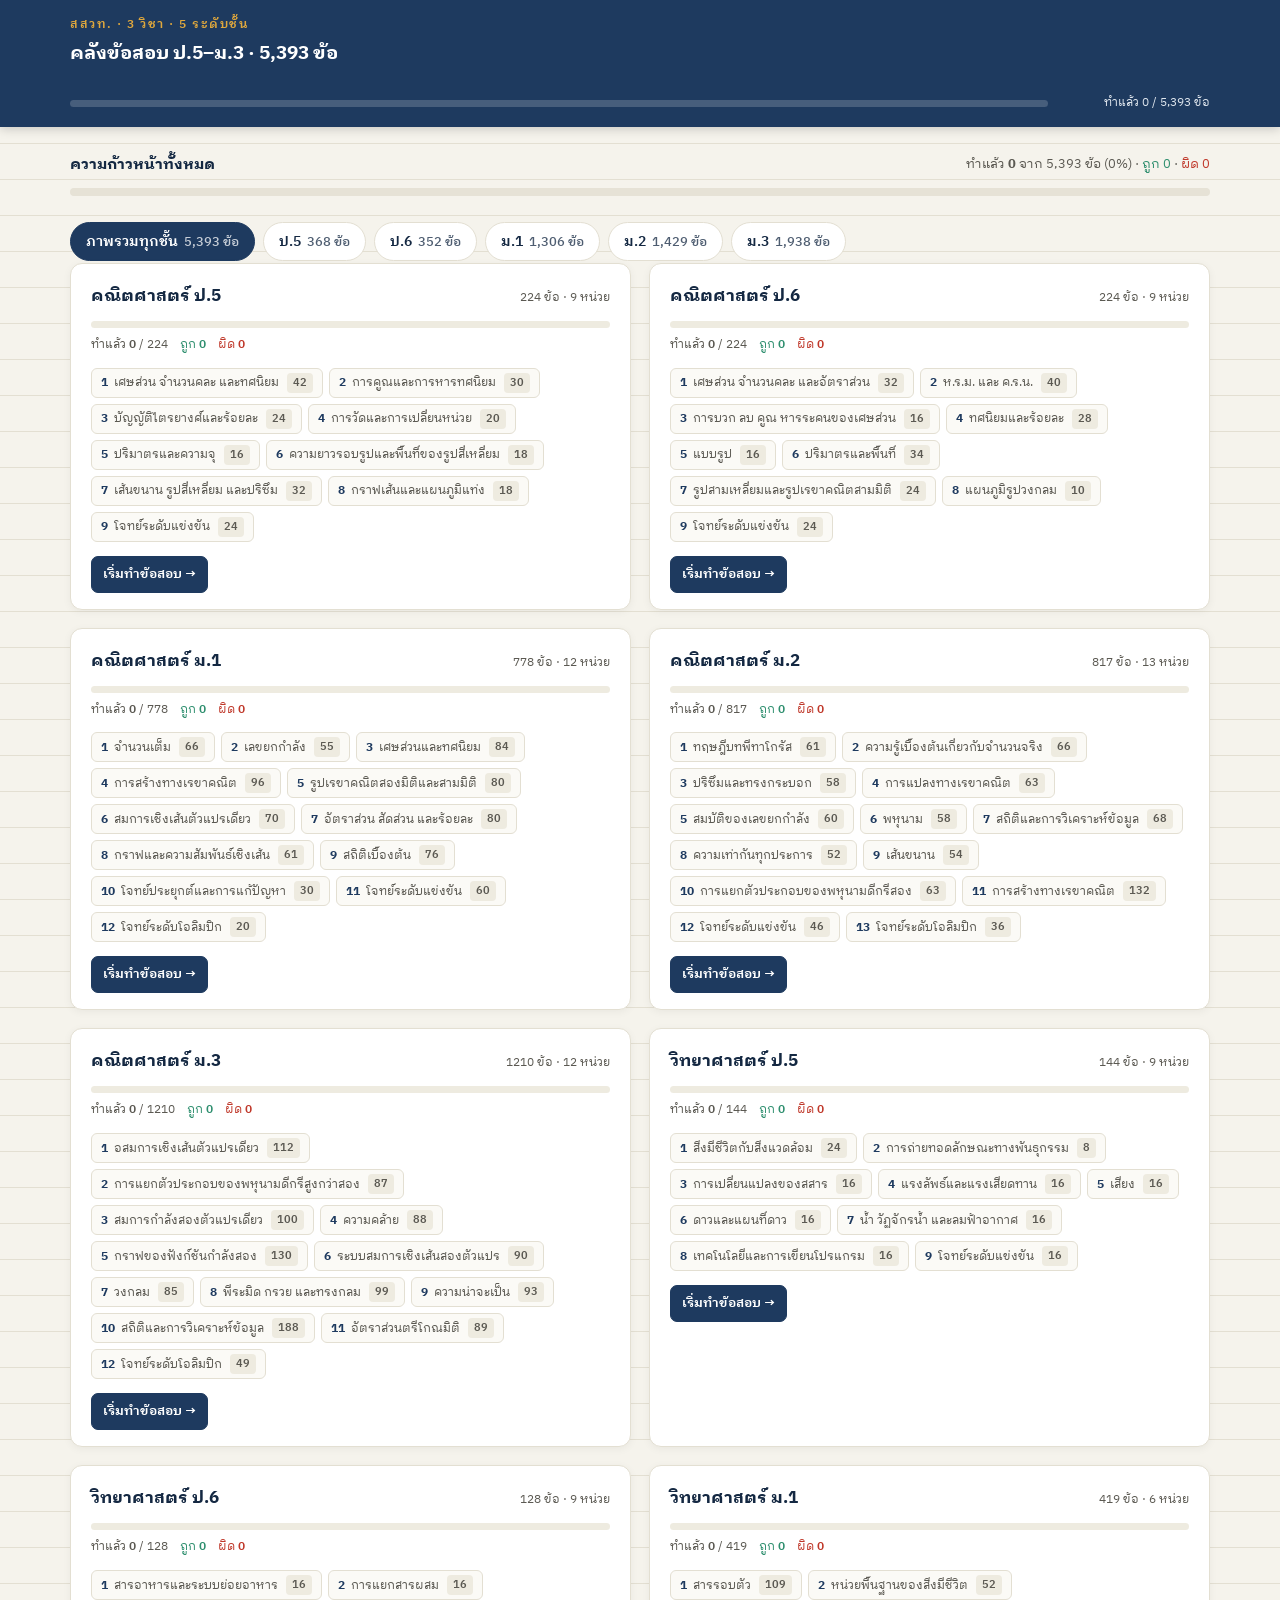
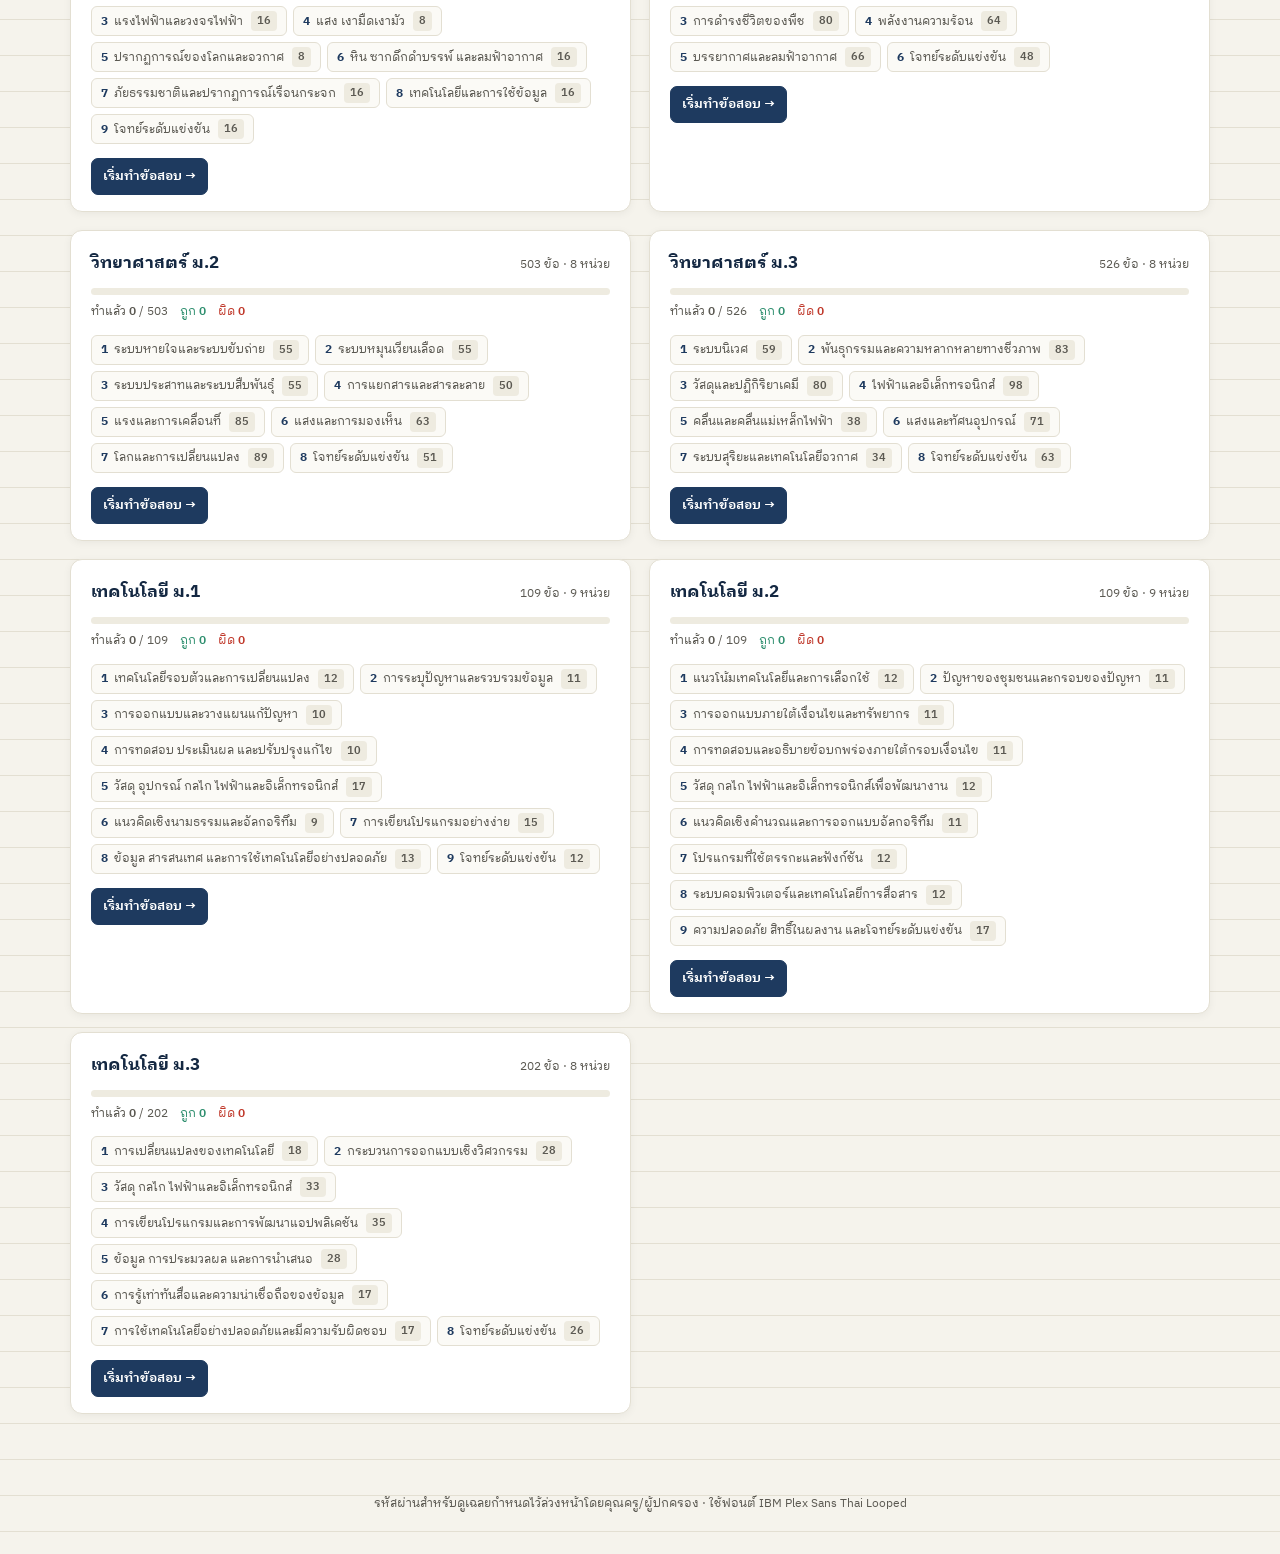
==== commit c52ac4c4: "Add เทคโนโลยี ม.2 — วิทยาศาสตร์และเทคโนโลยี is now complete 109 questions over 9 units covering all " ====
--- a/index.html
+++ b/index.html
@@ -845,7 +845,7 @@
 const ID_MOVES = {"math-m1-01-7d6e3a0a":"math-m1-01-78f00dfa","math-m1-01-a3aee97b":"math-m1-01-ff296746","math-m1-02-03ad4af8":"math-m1-02-7ebfd92b","math-m1-02-26f98c3c":"math-m1-02-a8e66f10","math-m1-02-c368a260":"math-m1-02-6435b1a0","math-m1-03-2ac50897":"math-m1-03-b4178ca3","math-m1-03-378c2aa2":"math-m1-03-752997c3","math-m1-03-523714a9":"math-m1-03-b7816e90","math-m1-03-75829131":"math-m1-03-5d8295ef","math-m1-03-ba145f84":"math-m1-03-409f9927","math-m1-04-1da07978":"math-m1-04-c71748b2","math-m1-04-4b932580":"math-m1-04-632d5b11","math-m1-04-9108d498":"math-m1-04-c8f8de5e","math-m1-04-dcff01ab":"math-m1-04-3b06427f","math-m1-04-de08cf9b":"math-m1-04-aa5f8e23","math-m1-05-597eb1b7":"math-m1-05-9d20a8df","math-m1-05-773b01d8":"math-m1-05-13cbcf76","math-m1-06-0ade4d1a":"math-m1-06-de53ab38","math-m1-06-1a2664b0":"math-m1-06-aa08744e","math-m1-06-427eac11":"math-m1-06-2735eaab","math-m1-06-bb6f343e":"math-m1-06-7307bf71","math-m1-07-1ba13e7d":"math-m1-07-98fc8332","math-m1-07-4e48f550":"math-m1-07-c5e99013","math-m1-07-9d123313":"math-m1-07-37140440","math-m1-08-0a3da645":"math-m1-08-116de70f","math-m1-08-3fa0c73f":"math-m1-08-50a2232f","math-m1-08-5340aadc":"math-m1-08-2d0247d8","math-m1-09-0214d835":"math-m1-09-6369aa58","math-m1-09-3cb57bef":"math-m1-09-b1a90543","math-m1-09-52352518":"math-m1-09-abfd09ba","math-m1-09-531c3c11":"math-m1-09-258de74b","math-m1-09-7f79eec8":"math-m1-09-51808222","math-m1-09-9005481a":"math-m1-09-12e328ca","math-m1-09-9205b678":"math-m1-09-0c0b2fd5","math-m1-09-a6dfacbc":"math-m1-09-b4bb56b6","math-m1-09-b98dfc1a":"math-m1-09-e401e6fd","math-m1-09-bc49197e":"math-m1-09-f068f8f3","math-m1-09-c46920ac":"math-m1-09-c13fbf70","math-m1-09-c7a14111":"math-m1-09-d1fefa6b","math-m1-09-e11605f1":"math-m1-09-be61e95a","math-m1-09-f2720ce1":"math-m1-09-291a13da","math-m1-10-40fdc101":"math-m1-10-772a3dd7","math-m1-10-af3df069":"math-m1-10-c81d992f","math-m1-10-bb65f910":"math-m1-10-4c65bd57","math-m1-10-f705ed41":"math-m1-10-085b778b","math-m2-01-c8b2d846":"math-m2-01-2d90090e","math-m2-01-d9459b9b":"math-m2-01-58c3994d","math-m2-02-7c596dca":"math-m2-02-77fdab30","math-m2-02-be597d0d":"math-m2-02-32c614f6","math-m2-02-d53b716f":"math-m2-02-b446e037","math-m2-04-f6475d51":"math-m2-04-cc8dd792","math-m2-05-dbf62402":"math-m2-05-612dbf43","math-m2-06-d1ab28f8":"math-m2-06-03c82beb","math-m2-06-fae5d2c2":"math-m2-06-4223b339","math-m2-07-1a780881":"math-m2-07-99fd057b","math-m2-07-5ed9ed30":"math-m2-07-7c36002f","math-m2-07-7983de06":"math-m2-07-b983cf68","math-m2-07-9c2e621b":"math-m2-07-2f6555c1","math-m2-07-f25ef4c2":"math-m2-07-dea0021f","math-m2-07-f9ad1d15":"math-m2-07-e7263720","math-m2-08-c078c63c":"math-m2-08-32bb1607","math-m2-11-08547d64":"math-m2-11-492bec3d","math-m2-11-0b5a5a44":"math-m2-11-ae8b3b40","math-m2-11-1c5ba5e6":"math-m2-11-6f1cdf00","math-m2-11-2d611275":"math-m2-11-fb5e4fd3","math-m2-11-36985316":"math-m2-11-c264b767","math-m2-11-55936506":"math-m2-11-18993be2","math-m2-11-6d550770":"math-m2-11-9bea7924","math-m2-11-9c036716":"math-m2-11-4c4560d8","math-m2-11-9e987bdb":"math-m2-11-671e52da","math-m2-11-d7b40c21":"math-m2-11-7342501a","math-m2-11-ec6b83c3":"math-m2-11-b2f6b9e4","math-m2-11-fb4fda98":"math-m2-11-bda5d224","science-m1-01-3f79abae":"science-m1-01-dfcc7dd6","science-m1-01-46c11771":"science-m1-01-a689b449","science-m1-01-5e03a607":"science-m1-01-7da1144c","science-m1-01-655168f4":"science-m1-01-3bc6a830","science-m1-01-8ebd3eee":"science-m1-01-2b6f14ce","science-m1-01-9cb8fee0":"science-m1-01-ab5ad145","science-m1-01-a924369c":"science-m1-01-fb1254ef","science-m1-01-c8afecb2":"science-m1-01-3e33e44f","science-m1-01-d0e85946":"science-m1-01-cfb8ce03","science-m1-01-f3785011":"science-m1-01-d8f3056f","science-m1-02-18c7ebc3":"science-m1-02-dd5ec479","science-m1-02-3f5ba873":"science-m1-02-8eee705c","science-m1-02-438bffc1":"science-m1-02-c387699d","science-m1-02-43d49fec":"science-m1-02-c2a018e7","science-m1-02-5fc73043":"science-m1-02-be8c56c6","science-m1-02-6a813f27":"science-m1-02-e13b1f1a","science-m1-02-8ae15966":"science-m1-02-fea3c68b","science-m1-03-11a25670":"science-m1-03-c37ff9a7","science-m1-03-2e5e56a1":"science-m1-03-50dde7da","science-m1-03-2f54d1d3":"science-m1-03-40742955","science-m1-03-4b3a0190":"science-m1-03-f76125dc","science-m1-03-5aee87bb":"science-m1-03-b4b63aa8","science-m1-03-658bf1c5":"science-m1-03-5899368b","science-m1-03-8a354404":"science-m1-03-6874095b","science-m1-03-8d4cde72":"science-m1-03-74a19b2d","science-m1-03-931fb936":"science-m1-03-e3bf0d8e","science-m1-03-f4f84ef5":"science-m1-03-91cafe12","science-m1-04-06d4537f":"science-m1-04-b891381e","science-m1-04-0f4a9b54":"science-m1-04-c98c6446","science-m1-04-3d32a9ec":"science-m1-04-effff187","science-m1-04-615cdd9b":"science-m1-04-8b29fbe7","science-m1-04-61ea962b":"science-m1-04-faf0a22e","science-m1-04-d5ad0a24":"science-m1-04-3d905349","science-m1-05-201660b3":"science-m1-05-d9424de2","science-m1-05-215923bd":"science-m1-05-e3f0dd65","science-m1-05-be24a405":"science-m1-05-f7ebe3e8","science-m1-05-fdfe44c7":"science-m1-05-f4d46792","science-m2-01-563b08c5":"science-m2-01-366a0902","science-m2-01-9485cc03":"science-m2-01-df33db07","science-m2-01-ba46b6c7":"science-m2-01-618abcd6","science-m2-01-d0d17f6a":"science-m2-01-7a1e9953","science-m2-01-f2f677f1":"science-m2-01-d6129c28","science-m2-01-f565ce2d":"science-m2-01-fae57997","science-m2-02-c2a3b8ce":"science-m2-02-5ab93cc8","science-m2-02-c3863e8e":"science-m2-02-2dbbcb29","science-m2-02-d70d24b5":"science-m2-02-aed0e1e2","science-m2-03-2e9e1bd5":"science-m2-03-9dbfa90c","science-m2-03-c2560899":"science-m2-03-4fe4d5cf","science-m2-03-ea7b93bb":"science-m2-03-ca162eec","science-m2-03-eb930a41":"science-m2-03-5f6121d1","science-m2-04-3c110189":"science-m2-04-93e6ccdb","science-m2-04-92f190e3":"science-m2-04-65bed580","science-m2-04-cee31f82":"science-m2-04-e0786443","science-m2-05-b281f1ee":"science-m2-05-fc9f84b8","science-m2-07-1002daa3":"science-m2-07-12d26788","science-m2-07-100c42e8":"science-m2-07-892ce839","science-m2-07-5edfb485":"science-m2-07-ba47dc95","science-m2-07-f492e159":"science-m2-07-58c8569a","science-m3-01-061939da":"science-m3-01-7549a60d","science-m3-01-4cf1cf42":"science-m3-01-0ec30928","science-m3-02-00d5adfd":"science-m3-02-3e92ba4a","science-m3-02-ab06c13c":"science-m3-02-6dd41853","science-m3-03-3d076985":"science-m3-03-6bfd03f4","science-m3-03-6bbb1989":"science-m3-03-1d1bea48","science-m3-04-0e7f1505":"science-m3-04-070f2bd0","science-m3-04-8347fda5":"science-m3-04-05769dc8","science-m3-04-f08b13e5":"science-m3-04-7aaaaf99","science-m3-05-193bf0f2":"science-m3-05-afbd6abb","science-m3-06-5a7ab8c8":"science-m3-06-d2e6e48b","science-m3-06-f81adebb":"science-m3-06-4ca223bb"};
 // สารบัญวิชา — พอให้หน้าแรกวาดได้โดยไม่ต้องโหลดข้อสอบเลยสักวิชา
 // {slug, subject, grade, count, units:[{unit, uname, count}]} · สร้างโดย tools/build.py
-const MANIFEST = [{"slug": "math-m1", "subject": "คณิตศาสตร์", "grade": "ม.1", "count": 778, "units": [{"unit": 1, "uname": "จำนวนเต็ม", "count": 66}, {"unit": 2, "uname": "เลขยกกำลัง", "count": 55}, {"unit": 3, "uname": "เศษส่วนและทศนิยม", "count": 84}, {"unit": 4, "uname": "การสร้างทางเรขาคณิต", "count": 96}, {"unit": 5, "uname": "รูปเรขาคณิตสองมิติและสามมิติ", "count": 80}, {"unit": 6, "uname": "สมการเชิงเส้นตัวแปรเดียว", "count": 70}, {"unit": 7, "uname": "อัตราส่วน สัดส่วน และร้อยละ", "count": 80}, {"unit": 8, "uname": "กราฟและความสัมพันธ์เชิงเส้น", "count": 61}, {"unit": 9, "uname": "สถิติเบื้องต้น", "count": 76}, {"unit": 10, "uname": "โจทย์ประยุกต์และการแก้ปัญหา", "count": 30}, {"unit": 11, "uname": "โจทย์ระดับแข่งขัน", "count": 60}, {"unit": 12, "uname": "โจทย์ระดับโอลิมปิก", "count": 20}]}, {"slug": "science-m1", "subject": "วิทยาศาสตร์", "grade": "ม.1", "count": 419, "units": [{"unit": 1, "uname": "สารรอบตัว", "count": 109}, {"unit": 2, "uname": "หน่วยพื้นฐานของสิ่งมีชีวิต", "count": 52}, {"unit": 3, "uname": "การดำรงชีวิตของพืช", "count": 80}, {"unit": 4, "uname": "พลังงานความร้อน", "count": 64}, {"unit": 5, "uname": "บรรยากาศและลมฟ้าอากาศ", "count": 66}, {"unit": 6, "uname": "โจทย์ระดับแข่งขัน", "count": 48}]}, {"slug": "science-m2", "subject": "วิทยาศาสตร์", "grade": "ม.2", "count": 503, "units": [{"unit": 1, "uname": "ระบบหายใจและระบบขับถ่าย", "count": 55}, {"unit": 2, "uname": "ระบบหมุนเวียนเลือด", "count": 55}, {"unit": 3, "uname": "ระบบประสาทและระบบสืบพันธุ์", "count": 55}, {"unit": 4, "uname": "การแยกสารและสารละลาย", "count": 50}, {"unit": 5, "uname": "แรงและการเคลื่อนที่", "count": 85}, {"unit": 6, "uname": "แสงและการมองเห็น", "count": 63}, {"unit": 7, "uname": "โลกและการเปลี่ยนแปลง", "count": 89}, {"unit": 8, "uname": "โจทย์ระดับแข่งขัน", "count": 51}]}, {"slug": "math-m2", "subject": "คณิตศาสตร์", "grade": "ม.2", "count": 817, "units": [{"unit": 1, "uname": "ทฤษฎีบทพีทาโกรัส", "count": 61}, {"unit": 2, "uname": "ความรู้เบื้องต้นเกี่ยวกับจำนวนจริง", "count": 66}, {"unit": 3, "uname": "ปริซึมและทรงกระบอก", "count": 58}, {"unit": 4, "uname": "การแปลงทางเรขาคณิต", "count": 63}, {"unit": 5, "uname": "สมบัติของเลขยกกำลัง", "count": 60}, {"unit": 6, "uname": "พหุนาม", "count": 58}, {"unit": 7, "uname": "สถิติและการวิเคราะห์ข้อมูล", "count": 68}, {"unit": 8, "uname": "ความเท่ากันทุกประการ", "count": 52}, {"unit": 9, "uname": "เส้นขนาน", "count": 54}, {"unit": 10, "uname": "การแยกตัวประกอบของพหุนามดีกรีสอง", "count": 63}, {"unit": 11, "uname": "การสร้างทางเรขาคณิต", "count": 132}, {"unit": 12, "uname": "โจทย์ระดับแข่งขัน", "count": 46}, {"unit": 13, "uname": "โจทย์ระดับโอลิมปิก", "count": 36}]}, {"slug": "math-m3", "subject": "คณิตศาสตร์", "grade": "ม.3", "count": 1210, "units": [{"unit": 1, "uname": "อสมการเชิงเส้นตัวแปรเดียว", "count": 112}, {"unit": 2, "uname": "การแยกตัวประกอบของพหุนามดีกรีสูงกว่าสอง", "count": 87}, {"unit": 3, "uname": "สมการกำลังสองตัวแปรเดียว", "count": 100}, {"unit": 4, "uname": "ความคล้าย", "count": 88}, {"unit": 5, "uname": "กราฟของฟังก์ชันกำลังสอง", "count": 130}, {"unit": 6, "uname": "ระบบสมการเชิงเส้นสองตัวแปร", "count": 90}, {"unit": 7, "uname": "วงกลม", "count": 85}, {"unit": 8, "uname": "พีระมิด กรวย และทรงกลม", "count": 99}, {"unit": 9, "uname": "ความน่าจะเป็น", "count": 93}, {"unit": 10, "uname": "สถิติและการวิเคราะห์ข้อมูล", "count": 188}, {"unit": 11, "uname": "อัตราส่วนตรีโกณมิติ", "count": 89}, {"unit": 12, "uname": "โจทย์ระดับโอลิมปิก", "count": 49}]}, {"slug": "science-m3", "subject": "วิทยาศาสตร์", "grade": "ม.3", "count": 526, "units": [{"unit": 1, "uname": "ระบบนิเวศ", "count": 59}, {"unit": 2, "uname": "พันธุกรรมและความหลากหลายทางชีวภาพ", "count": 83}, {"unit": 3, "uname": "วัสดุและปฏิกิริยาเคมี", "count": 80}, {"unit": 4, "uname": "ไฟฟ้าและอิเล็กทรอนิกส์", "count": 98}, {"unit": 5, "uname": "คลื่นและคลื่นแม่เหล็กไฟฟ้า", "count": 38}, {"unit": 6, "uname": "แสงและทัศนอุปกรณ์", "count": 71}, {"unit": 7, "uname": "ระบบสุริยะและเทคโนโลยีอวกาศ", "count": 34}, {"unit": 8, "uname": "โจทย์ระดับแข่งขัน", "count": 63}]}, {"slug": "tech-m3", "subject": "เทคโนโลยี", "grade": "ม.3", "count": 202, "units": [{"unit": 1, "uname": "การเปลี่ยนแปลงของเทคโนโลยี", "count": 18}, {"unit": 2, "uname": "กระบวนการออกแบบเชิงวิศวกรรม", "count": 28}, {"unit": 3, "uname": "วัสดุ กลไก ไฟฟ้าและอิเล็กทรอนิกส์", "count": 33}, {"unit": 4, "uname": "การเขียนโปรแกรมและการพัฒนาแอปพลิเคชัน", "count": 35}, {"unit": 5, "uname": "ข้อมูล การประมวลผล และการนำเสนอ", "count": 28}, {"unit": 6, "uname": "การรู้เท่าทันสื่อและความน่าเชื่อถือของข้อมูล", "count": 17}, {"unit": 7, "uname": "การใช้เทคโนโลยีอย่างปลอดภัยและมีความรับผิดชอบ", "count": 17}, {"unit": 8, "uname": "โจทย์ระดับแข่งขัน", "count": 26}]}, {"slug": "math-p5", "subject": "คณิตศาสตร์", "grade": "ป.5", "count": 224, "units": [{"unit": 1, "uname": "เศษส่วน จำนวนคละ และทศนิยม", "count": 42}, {"unit": 2, "uname": "การคูณและการหารทศนิยม", "count": 30}, {"unit": 3, "uname": "บัญญัติไตรยางศ์และร้อยละ", "count": 24}, {"unit": 4, "uname": "การวัดและการเปลี่ยนหน่วย", "count": 20}, {"unit": 5, "uname": "ปริมาตรและความจุ", "count": 16}, {"unit": 6, "uname": "ความยาวรอบรูปและพื้นที่ของรูปสี่เหลี่ยม", "count": 18}, {"unit": 7, "uname": "เส้นขนาน รูปสี่เหลี่ยม และปริซึม", "count": 32}, {"unit": 8, "uname": "กราฟเส้นและแผนภูมิแท่ง", "count": 18}, {"unit": 9, "uname": "โจทย์ระดับแข่งขัน", "count": 24}]}, {"slug": "math-p6", "subject": "คณิตศาสตร์", "grade": "ป.6", "count": 224, "units": [{"unit": 1, "uname": "เศษส่วน จำนวนคละ และอัตราส่วน", "count": 32}, {"unit": 2, "uname": "ห.ร.ม. และ ค.ร.น.", "count": 40}, {"unit": 3, "uname": "การบวก ลบ คูณ หารระคนของเศษส่วน", "count": 16}, {"unit": 4, "uname": "ทศนิยมและร้อยละ", "count": 28}, {"unit": 5, "uname": "แบบรูป", "count": 16}, {"unit": 6, "uname": "ปริมาตรและพื้นที่", "count": 34}, {"unit": 7, "uname": "รูปสามเหลี่ยมและรูปเรขาคณิตสามมิติ", "count": 24}, {"unit": 8, "uname": "แผนภูมิรูปวงกลม", "count": 10}, {"unit": 9, "uname": "โจทย์ระดับแข่งขัน", "count": 24}]}, {"slug": "science-p5", "subject": "วิทยาศาสตร์", "grade": "ป.5", "count": 144, "units": [{"unit": 1, "uname": "สิ่งมีชีวิตกับสิ่งแวดล้อม", "count": 24}, {"unit": 2, "uname": "การถ่ายทอดลักษณะทางพันธุกรรม", "count": 8}, {"unit": 3, "uname": "การเปลี่ยนแปลงของสสาร", "count": 16}, {"unit": 4, "uname": "แรงลัพธ์และแรงเสียดทาน", "count": 16}, {"unit": 5, "uname": "เสียง", "count": 16}, {"unit": 6, "uname": "ดาวและแผนที่ดาว", "count": 16}, {"unit": 7, "uname": "น้ำ วัฏจักรน้ำ และลมฟ้าอากาศ", "count": 16}, {"unit": 8, "uname": "เทคโนโลยีและการเขียนโปรแกรม", "count": 16}, {"unit": 9, "uname": "โจทย์ระดับแข่งขัน", "count": 16}]}, {"slug": "science-p6", "subject": "วิทยาศาสตร์", "grade": "ป.6", "count": 128, "units": [{"unit": 1, "uname": "สารอาหารและระบบย่อยอาหาร", "count": 16}, {"unit": 2, "uname": "การแยกสารผสม", "count": 16}, {"unit": 3, "uname": "แรงไฟฟ้าและวงจรไฟฟ้า", "count": 16}, {"unit": 4, "uname": "แสง เงามืดเงามัว", "count": 8}, {"unit": 5, "uname": "ปรากฏการณ์ของโลกและอวกาศ", "count": 8}, {"unit": 6, "uname": "หิน ซากดึกดำบรรพ์ และลมฟ้าอากาศ", "count": 16}, {"unit": 7, "uname": "ภัยธรรมชาติและปรากฏการณ์เรือนกระจก", "count": 16}, {"unit": 8, "uname": "เทคโนโลยีและการใช้ข้อมูล", "count": 16}, {"unit": 9, "uname": "โจทย์ระดับแข่งขัน", "count": 16}]}, {"slug": "tech-m1", "subject": "เทคโนโลยี", "grade": "ม.1", "count": 109, "units": [{"unit": 1, "uname": "เทคโนโลยีรอบตัวและการเปลี่ยนแปลง", "count": 12}, {"unit": 2, "uname": "การระบุปัญหาและรวบรวมข้อมูล", "count": 11}, {"unit": 3, "uname": "การออกแบบและวางแผนแก้ปัญหา", "count": 10}, {"unit": 4, "uname": "การทดสอบ ประเมินผล และปรับปรุงแก้ไข", "count": 10}, {"unit": 5, "uname": "วัสดุ อุปกรณ์ กลไก ไฟฟ้าและอิเล็กทรอนิกส์", "count": 17}, {"unit": 6, "uname": "แนวคิดเชิงนามธรรมและอัลกอริทึม", "count": 9}, {"unit": 7, "uname": "การเขียนโปรแกรมอย่างง่าย", "count": 15}, {"unit": 8, "uname": "ข้อมูล สารสนเทศ และการใช้เทคโนโลยีอย่างปลอดภัย", "count": 13}, {"unit": 9, "uname": "โจทย์ระดับแข่งขัน", "count": 12}]}];
+const MANIFEST = [{"slug": "math-m1", "subject": "คณิตศาสตร์", "grade": "ม.1", "count": 778, "units": [{"unit": 1, "uname": "จำนวนเต็ม", "count": 66}, {"unit": 2, "uname": "เลขยกกำลัง", "count": 55}, {"unit": 3, "uname": "เศษส่วนและทศนิยม", "count": 84}, {"unit": 4, "uname": "การสร้างทางเรขาคณิต", "count": 96}, {"unit": 5, "uname": "รูปเรขาคณิตสองมิติและสามมิติ", "count": 80}, {"unit": 6, "uname": "สมการเชิงเส้นตัวแปรเดียว", "count": 70}, {"unit": 7, "uname": "อัตราส่วน สัดส่วน และร้อยละ", "count": 80}, {"unit": 8, "uname": "กราฟและความสัมพันธ์เชิงเส้น", "count": 61}, {"unit": 9, "uname": "สถิติเบื้องต้น", "count": 76}, {"unit": 10, "uname": "โจทย์ประยุกต์และการแก้ปัญหา", "count": 30}, {"unit": 11, "uname": "โจทย์ระดับแข่งขัน", "count": 60}, {"unit": 12, "uname": "โจทย์ระดับโอลิมปิก", "count": 20}]}, {"slug": "science-m1", "subject": "วิทยาศาสตร์", "grade": "ม.1", "count": 419, "units": [{"unit": 1, "uname": "สารรอบตัว", "count": 109}, {"unit": 2, "uname": "หน่วยพื้นฐานของสิ่งมีชีวิต", "count": 52}, {"unit": 3, "uname": "การดำรงชีวิตของพืช", "count": 80}, {"unit": 4, "uname": "พลังงานความร้อน", "count": 64}, {"unit": 5, "uname": "บรรยากาศและลมฟ้าอากาศ", "count": 66}, {"unit": 6, "uname": "โจทย์ระดับแข่งขัน", "count": 48}]}, {"slug": "science-m2", "subject": "วิทยาศาสตร์", "grade": "ม.2", "count": 503, "units": [{"unit": 1, "uname": "ระบบหายใจและระบบขับถ่าย", "count": 55}, {"unit": 2, "uname": "ระบบหมุนเวียนเลือด", "count": 55}, {"unit": 3, "uname": "ระบบประสาทและระบบสืบพันธุ์", "count": 55}, {"unit": 4, "uname": "การแยกสารและสารละลาย", "count": 50}, {"unit": 5, "uname": "แรงและการเคลื่อนที่", "count": 85}, {"unit": 6, "uname": "แสงและการมองเห็น", "count": 63}, {"unit": 7, "uname": "โลกและการเปลี่ยนแปลง", "count": 89}, {"unit": 8, "uname": "โจทย์ระดับแข่งขัน", "count": 51}]}, {"slug": "math-m2", "subject": "คณิตศาสตร์", "grade": "ม.2", "count": 817, "units": [{"unit": 1, "uname": "ทฤษฎีบทพีทาโกรัส", "count": 61}, {"unit": 2, "uname": "ความรู้เบื้องต้นเกี่ยวกับจำนวนจริง", "count": 66}, {"unit": 3, "uname": "ปริซึมและทรงกระบอก", "count": 58}, {"unit": 4, "uname": "การแปลงทางเรขาคณิต", "count": 63}, {"unit": 5, "uname": "สมบัติของเลขยกกำลัง", "count": 60}, {"unit": 6, "uname": "พหุนาม", "count": 58}, {"unit": 7, "uname": "สถิติและการวิเคราะห์ข้อมูล", "count": 68}, {"unit": 8, "uname": "ความเท่ากันทุกประการ", "count": 52}, {"unit": 9, "uname": "เส้นขนาน", "count": 54}, {"unit": 10, "uname": "การแยกตัวประกอบของพหุนามดีกรีสอง", "count": 63}, {"unit": 11, "uname": "การสร้างทางเรขาคณิต", "count": 132}, {"unit": 12, "uname": "โจทย์ระดับแข่งขัน", "count": 46}, {"unit": 13, "uname": "โจทย์ระดับโอลิมปิก", "count": 36}]}, {"slug": "math-m3", "subject": "คณิตศาสตร์", "grade": "ม.3", "count": 1210, "units": [{"unit": 1, "uname": "อสมการเชิงเส้นตัวแปรเดียว", "count": 112}, {"unit": 2, "uname": "การแยกตัวประกอบของพหุนามดีกรีสูงกว่าสอง", "count": 87}, {"unit": 3, "uname": "สมการกำลังสองตัวแปรเดียว", "count": 100}, {"unit": 4, "uname": "ความคล้าย", "count": 88}, {"unit": 5, "uname": "กราฟของฟังก์ชันกำลังสอง", "count": 130}, {"unit": 6, "uname": "ระบบสมการเชิงเส้นสองตัวแปร", "count": 90}, {"unit": 7, "uname": "วงกลม", "count": 85}, {"unit": 8, "uname": "พีระมิด กรวย และทรงกลม", "count": 99}, {"unit": 9, "uname": "ความน่าจะเป็น", "count": 93}, {"unit": 10, "uname": "สถิติและการวิเคราะห์ข้อมูล", "count": 188}, {"unit": 11, "uname": "อัตราส่วนตรีโกณมิติ", "count": 89}, {"unit": 12, "uname": "โจทย์ระดับโอลิมปิก", "count": 49}]}, {"slug": "science-m3", "subject": "วิทยาศาสตร์", "grade": "ม.3", "count": 526, "units": [{"unit": 1, "uname": "ระบบนิเวศ", "count": 59}, {"unit": 2, "uname": "พันธุกรรมและความหลากหลายทางชีวภาพ", "count": 83}, {"unit": 3, "uname": "วัสดุและปฏิกิริยาเคมี", "count": 80}, {"unit": 4, "uname": "ไฟฟ้าและอิเล็กทรอนิกส์", "count": 98}, {"unit": 5, "uname": "คลื่นและคลื่นแม่เหล็กไฟฟ้า", "count": 38}, {"unit": 6, "uname": "แสงและทัศนอุปกรณ์", "count": 71}, {"unit": 7, "uname": "ระบบสุริยะและเทคโนโลยีอวกาศ", "count": 34}, {"unit": 8, "uname": "โจทย์ระดับแข่งขัน", "count": 63}]}, {"slug": "tech-m3", "subject": "เทคโนโลยี", "grade": "ม.3", "count": 202, "units": [{"unit": 1, "uname": "การเปลี่ยนแปลงของเทคโนโลยี", "count": 18}, {"unit": 2, "uname": "กระบวนการออกแบบเชิงวิศวกรรม", "count": 28}, {"unit": 3, "uname": "วัสดุ กลไก ไฟฟ้าและอิเล็กทรอนิกส์", "count": 33}, {"unit": 4, "uname": "การเขียนโปรแกรมและการพัฒนาแอปพลิเคชัน", "count": 35}, {"unit": 5, "uname": "ข้อมูล การประมวลผล และการนำเสนอ", "count": 28}, {"unit": 6, "uname": "การรู้เท่าทันสื่อและความน่าเชื่อถือของข้อมูล", "count": 17}, {"unit": 7, "uname": "การใช้เทคโนโลยีอย่างปลอดภัยและมีความรับผิดชอบ", "count": 17}, {"unit": 8, "uname": "โจทย์ระดับแข่งขัน", "count": 26}]}, {"slug": "math-p5", "subject": "คณิตศาสตร์", "grade": "ป.5", "count": 224, "units": [{"unit": 1, "uname": "เศษส่วน จำนวนคละ และทศนิยม", "count": 42}, {"unit": 2, "uname": "การคูณและการหารทศนิยม", "count": 30}, {"unit": 3, "uname": "บัญญัติไตรยางศ์และร้อยละ", "count": 24}, {"unit": 4, "uname": "การวัดและการเปลี่ยนหน่วย", "count": 20}, {"unit": 5, "uname": "ปริมาตรและความจุ", "count": 16}, {"unit": 6, "uname": "ความยาวรอบรูปและพื้นที่ของรูปสี่เหลี่ยม", "count": 18}, {"unit": 7, "uname": "เส้นขนาน รูปสี่เหลี่ยม และปริซึม", "count": 32}, {"unit": 8, "uname": "กราฟเส้นและแผนภูมิแท่ง", "count": 18}, {"unit": 9, "uname": "โจทย์ระดับแข่งขัน", "count": 24}]}, {"slug": "math-p6", "subject": "คณิตศาสตร์", "grade": "ป.6", "count": 224, "units": [{"unit": 1, "uname": "เศษส่วน จำนวนคละ และอัตราส่วน", "count": 32}, {"unit": 2, "uname": "ห.ร.ม. และ ค.ร.น.", "count": 40}, {"unit": 3, "uname": "การบวก ลบ คูณ หารระคนของเศษส่วน", "count": 16}, {"unit": 4, "uname": "ทศนิยมและร้อยละ", "count": 28}, {"unit": 5, "uname": "แบบรูป", "count": 16}, {"unit": 6, "uname": "ปริมาตรและพื้นที่", "count": 34}, {"unit": 7, "uname": "รูปสามเหลี่ยมและรูปเรขาคณิตสามมิติ", "count": 24}, {"unit": 8, "uname": "แผนภูมิรูปวงกลม", "count": 10}, {"unit": 9, "uname": "โจทย์ระดับแข่งขัน", "count": 24}]}, {"slug": "science-p5", "subject": "วิทยาศาสตร์", "grade": "ป.5", "count": 144, "units": [{"unit": 1, "uname": "สิ่งมีชีวิตกับสิ่งแวดล้อม", "count": 24}, {"unit": 2, "uname": "การถ่ายทอดลักษณะทางพันธุกรรม", "count": 8}, {"unit": 3, "uname": "การเปลี่ยนแปลงของสสาร", "count": 16}, {"unit": 4, "uname": "แรงลัพธ์และแรงเสียดทาน", "count": 16}, {"unit": 5, "uname": "เสียง", "count": 16}, {"unit": 6, "uname": "ดาวและแผนที่ดาว", "count": 16}, {"unit": 7, "uname": "น้ำ วัฏจักรน้ำ และลมฟ้าอากาศ", "count": 16}, {"unit": 8, "uname": "เทคโนโลยีและการเขียนโปรแกรม", "count": 16}, {"unit": 9, "uname": "โจทย์ระดับแข่งขัน", "count": 16}]}, {"slug": "science-p6", "subject": "วิทยาศาสตร์", "grade": "ป.6", "count": 128, "units": [{"unit": 1, "uname": "สารอาหารและระบบย่อยอาหาร", "count": 16}, {"unit": 2, "uname": "การแยกสารผสม", "count": 16}, {"unit": 3, "uname": "แรงไฟฟ้าและวงจรไฟฟ้า", "count": 16}, {"unit": 4, "uname": "แสง เงามืดเงามัว", "count": 8}, {"unit": 5, "uname": "ปรากฏการณ์ของโลกและอวกาศ", "count": 8}, {"unit": 6, "uname": "หิน ซากดึกดำบรรพ์ และลมฟ้าอากาศ", "count": 16}, {"unit": 7, "uname": "ภัยธรรมชาติและปรากฏการณ์เรือนกระจก", "count": 16}, {"unit": 8, "uname": "เทคโนโลยีและการใช้ข้อมูล", "count": 16}, {"unit": 9, "uname": "โจทย์ระดับแข่งขัน", "count": 16}]}, {"slug": "tech-m1", "subject": "เทคโนโลยี", "grade": "ม.1", "count": 109, "units": [{"unit": 1, "uname": "เทคโนโลยีรอบตัวและการเปลี่ยนแปลง", "count": 12}, {"unit": 2, "uname": "การระบุปัญหาและรวบรวมข้อมูล", "count": 11}, {"unit": 3, "uname": "การออกแบบและวางแผนแก้ปัญหา", "count": 10}, {"unit": 4, "uname": "การทดสอบ ประเมินผล และปรับปรุงแก้ไข", "count": 10}, {"unit": 5, "uname": "วัสดุ อุปกรณ์ กลไก ไฟฟ้าและอิเล็กทรอนิกส์", "count": 17}, {"unit": 6, "uname": "แนวคิดเชิงนามธรรมและอัลกอริทึม", "count": 9}, {"unit": 7, "uname": "การเขียนโปรแกรมอย่างง่าย", "count": 15}, {"unit": 8, "uname": "ข้อมูล สารสนเทศ และการใช้เทคโนโลยีอย่างปลอดภัย", "count": 13}, {"unit": 9, "uname": "โจทย์ระดับแข่งขัน", "count": 12}]}, {"slug": "tech-m2", "subject": "เทคโนโลยี", "grade": "ม.2", "count": 109, "units": [{"unit": 1, "uname": "แนวโน้มเทคโนโลยีและการเลือกใช้", "count": 12}, {"unit": 2, "uname": "ปัญหาของชุมชนและกรอบของปัญหา", "count": 11}, {"unit": 3, "uname": "การออกแบบภายใต้เงื่อนไขและทรัพยากร", "count": 11}, {"unit": 4, "uname": "การทดสอบและอธิบายข้อบกพร่องภายใต้กรอบเงื่อนไข", "count": 11}, {"unit": 5, "uname": "วัสดุ กลไก ไฟฟ้าและอิเล็กทรอนิกส์เพื่อพัฒนางาน", "count": 12}, {"unit": 6, "uname": "แนวคิดเชิงคำนวณและการออกแบบอัลกอริทึม", "count": 11}, {"unit": 7, "uname": "โปรแกรมที่ใช้ตรรกะและฟังก์ชัน", "count": 12}, {"unit": 8, "uname": "ระบบคอมพิวเตอร์และเทคโนโลยีการสื่อสาร", "count": 12}, {"unit": 9, "uname": "ความปลอดภัย สิทธิ์ในผลงาน และโจทย์ระดับแข่งขัน", "count": 17}]}];
 </script>
 <script>
 (function(){
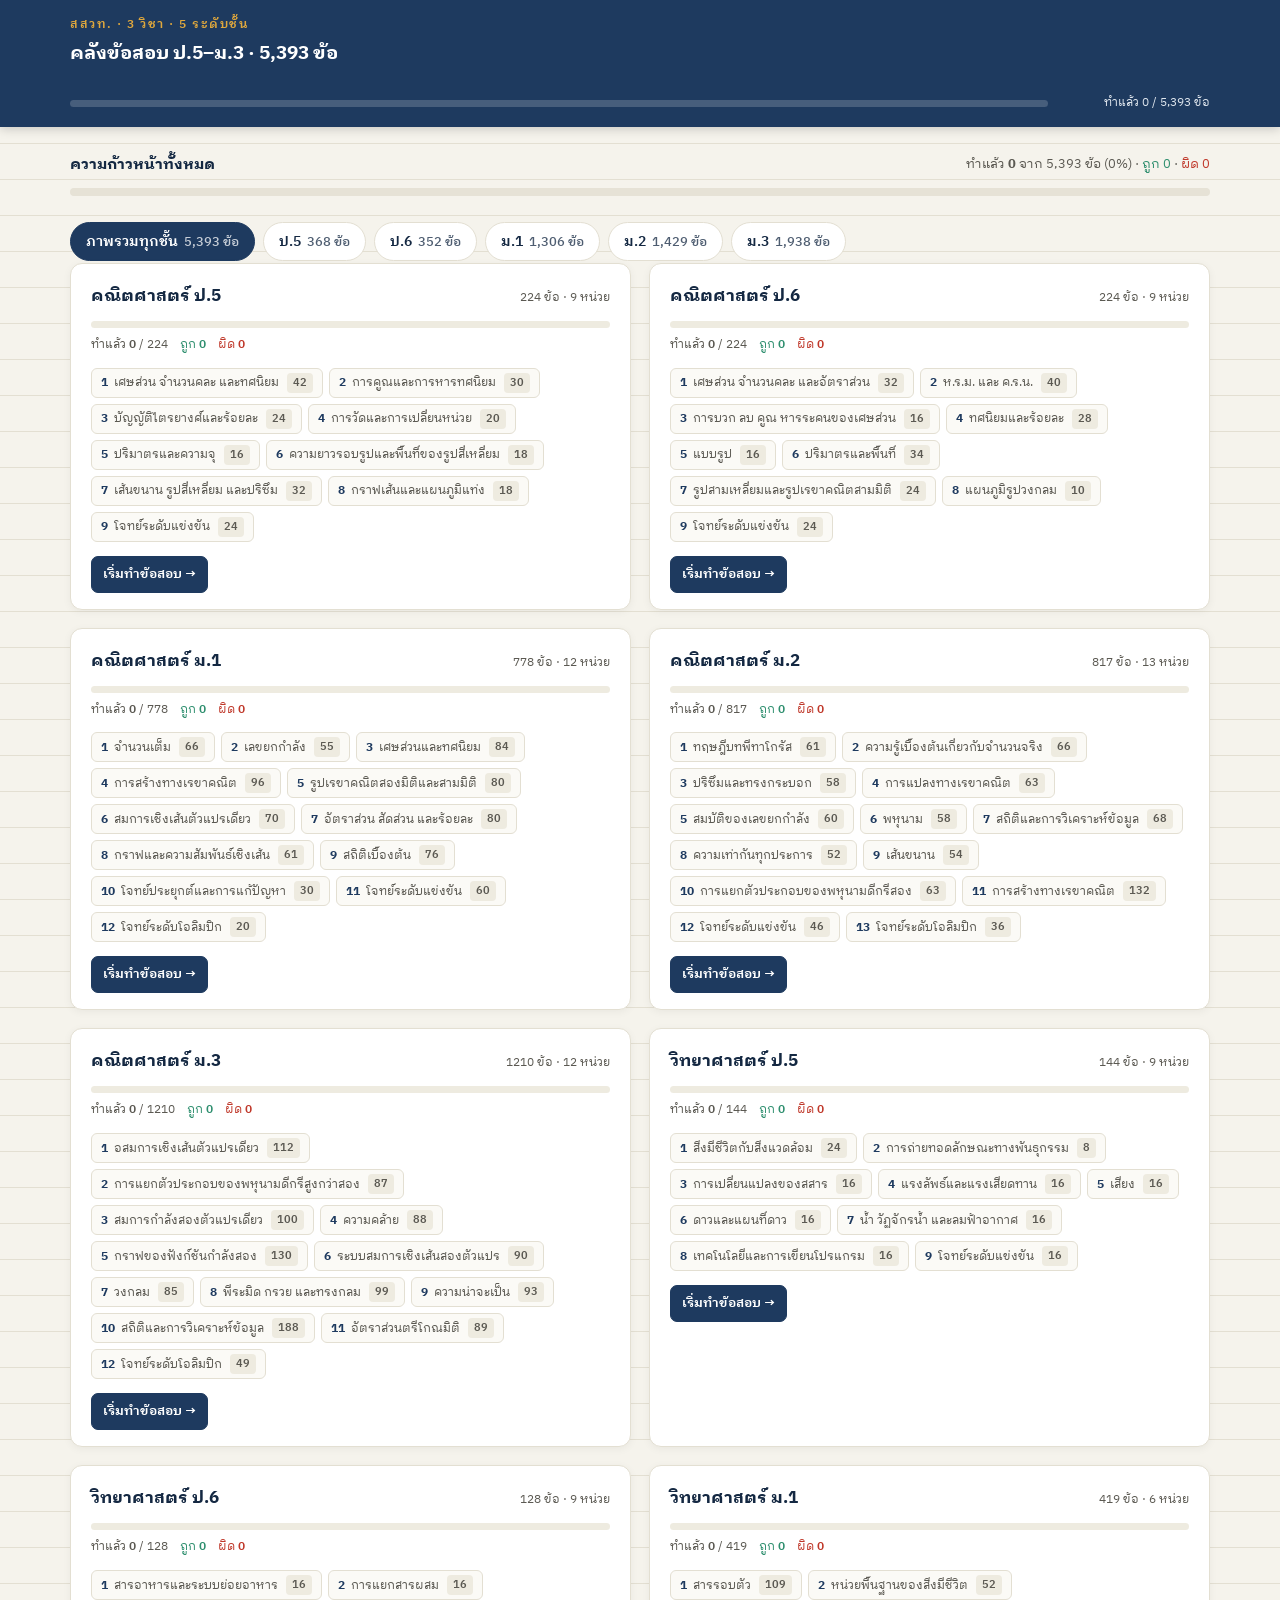
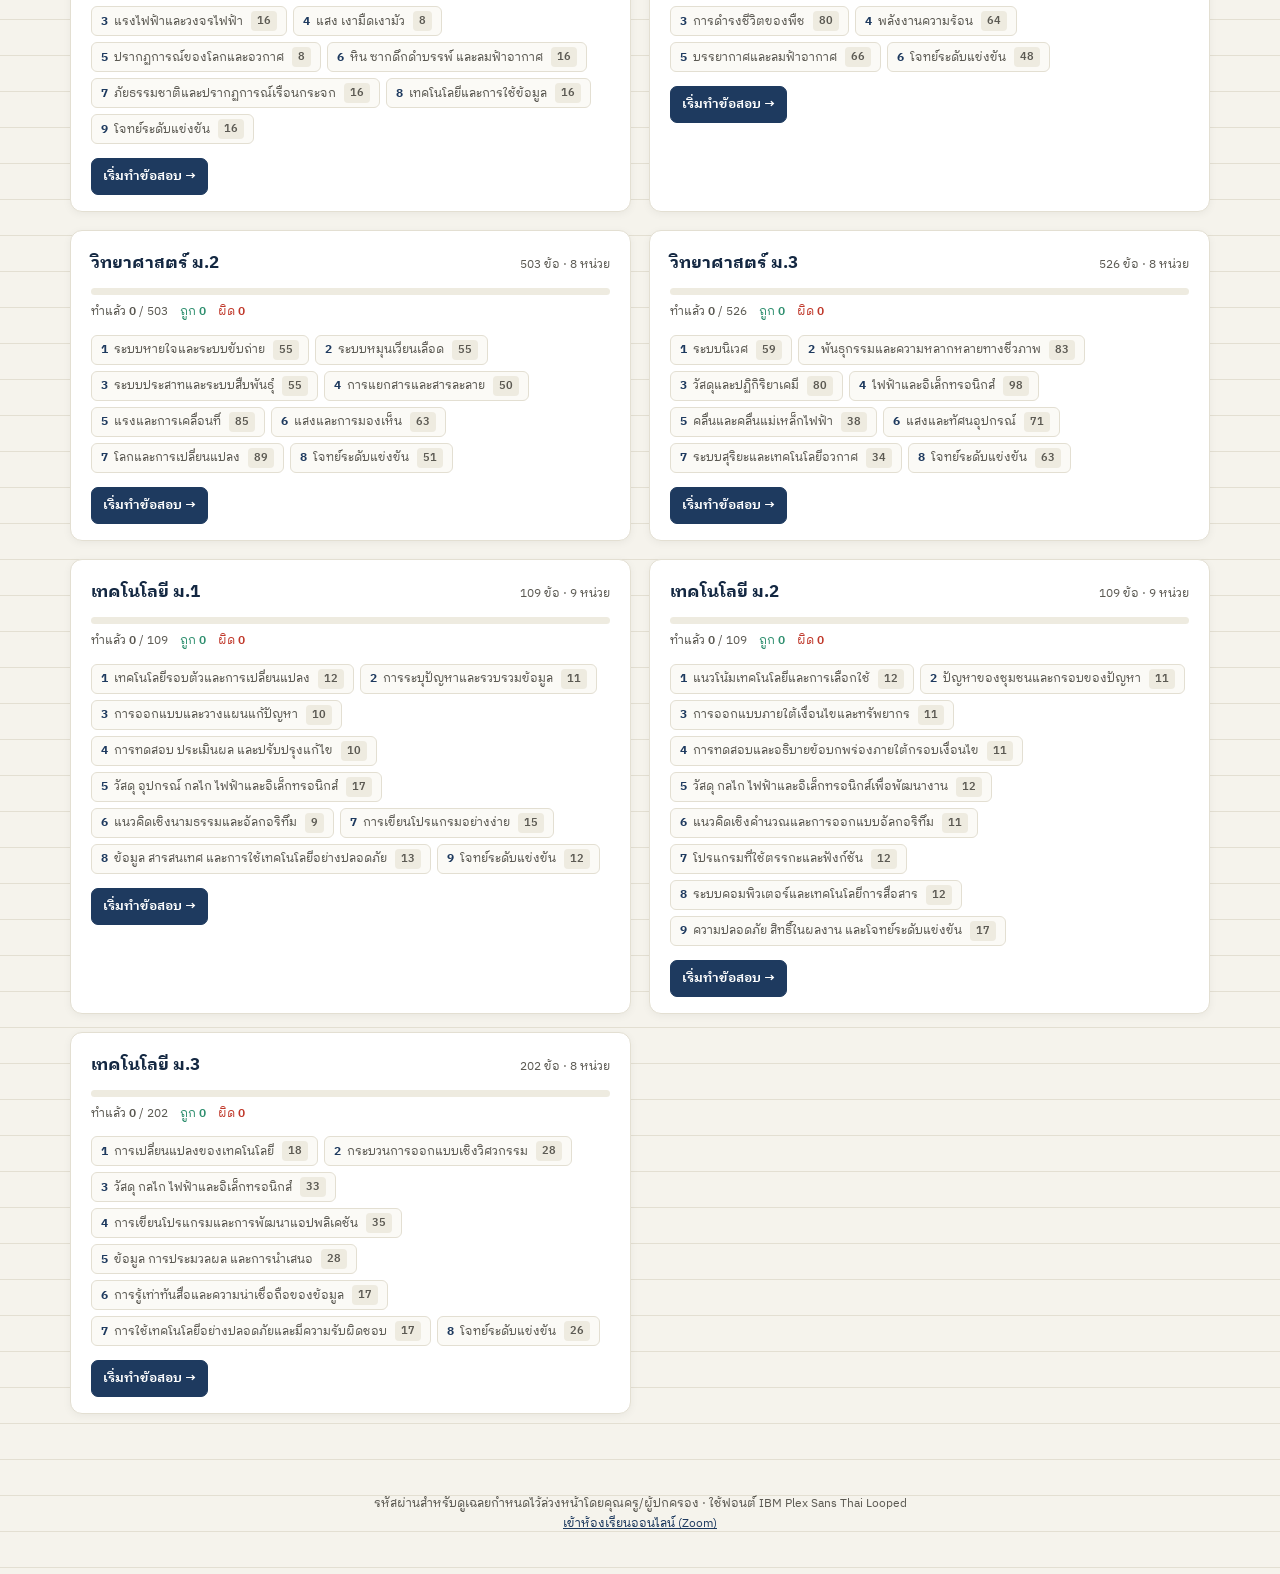
==== commit ca0304eb: "เพิ่มลิงก์ห้องเรียนออนไลน์ (Zoom) ที่ท้ายหน้า ท้ายหน้าเดิมมีแต่ข้อความบอกเรื่องรหัสผ่านและฟอนต์ · เพ" ====
--- a/index.html
+++ b/index.html
@@ -599,6 +599,7 @@
   .lock-badge{ font-size:14px; }
 
   footer{ text-align:center; padding:20px 20px 40px; color:var(--ink-soft); font-size:12px; }
+  footer a{ color:var(--navy); }
 
   /* print-only content, hidden on screen */
   #printOnly{ display:none; }
@@ -750,7 +751,7 @@
   <div class="tp-body" id="tutorBody"></div>
 </aside>
 
-<footer>รหัสผ่านสำหรับดูเฉลยกำหนดไว้ล่วงหน้าโดยคุณครู/ผู้ปกครอง · ใช้ฟอนต์ IBM Plex Sans Thai Looped</footer>
+<footer>รหัสผ่านสำหรับดูเฉลยกำหนดไว้ล่วงหน้าโดยคุณครู/ผู้ปกครอง · ใช้ฟอนต์ IBM Plex Sans Thai Looped<br><a href="https://us06web.zoom.us/j/83340555000?pwd=gDdtsVtz657sMqZlSyvEnarasTvNZZ.1" target="_blank" rel="noopener">เข้าห้องเรียนออนไลน์ (Zoom)</a></footer>
 
 <!-- overview modal -->
 <div class="overlay" id="overviewOverlay">
